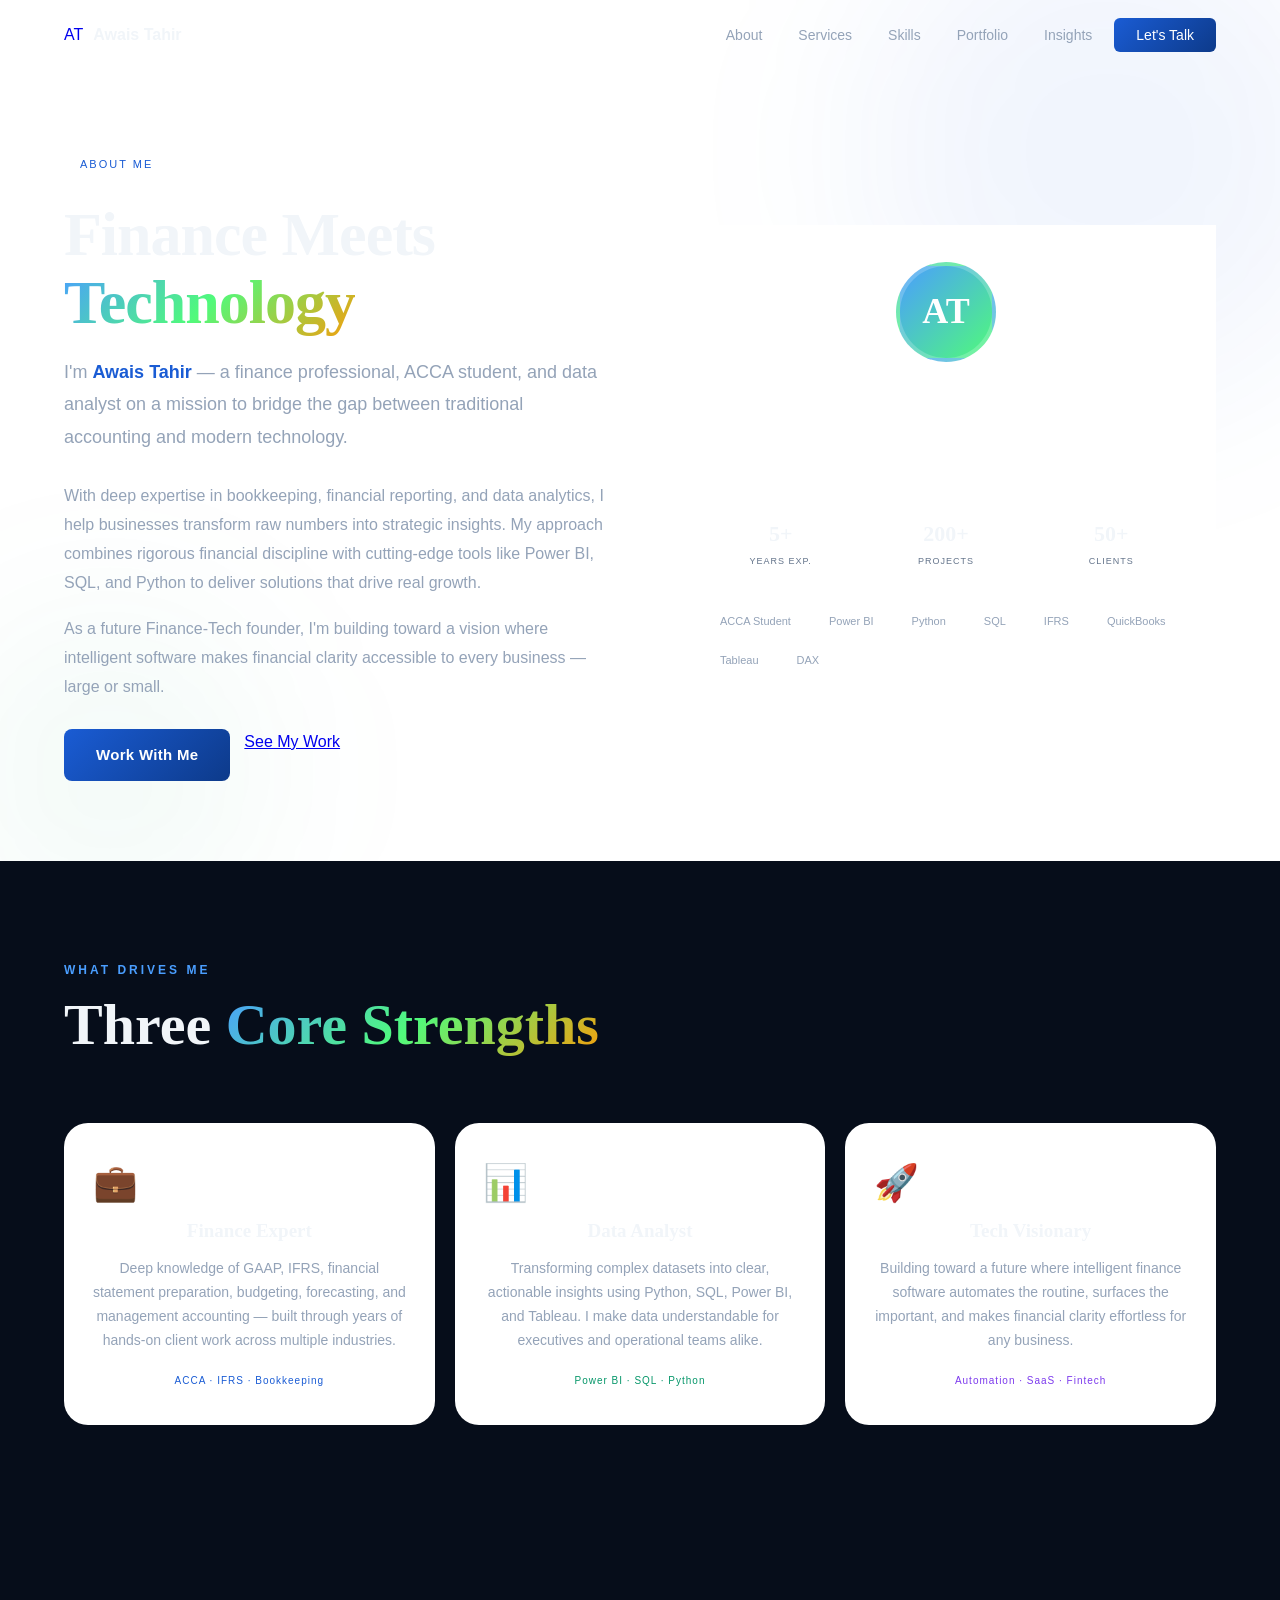
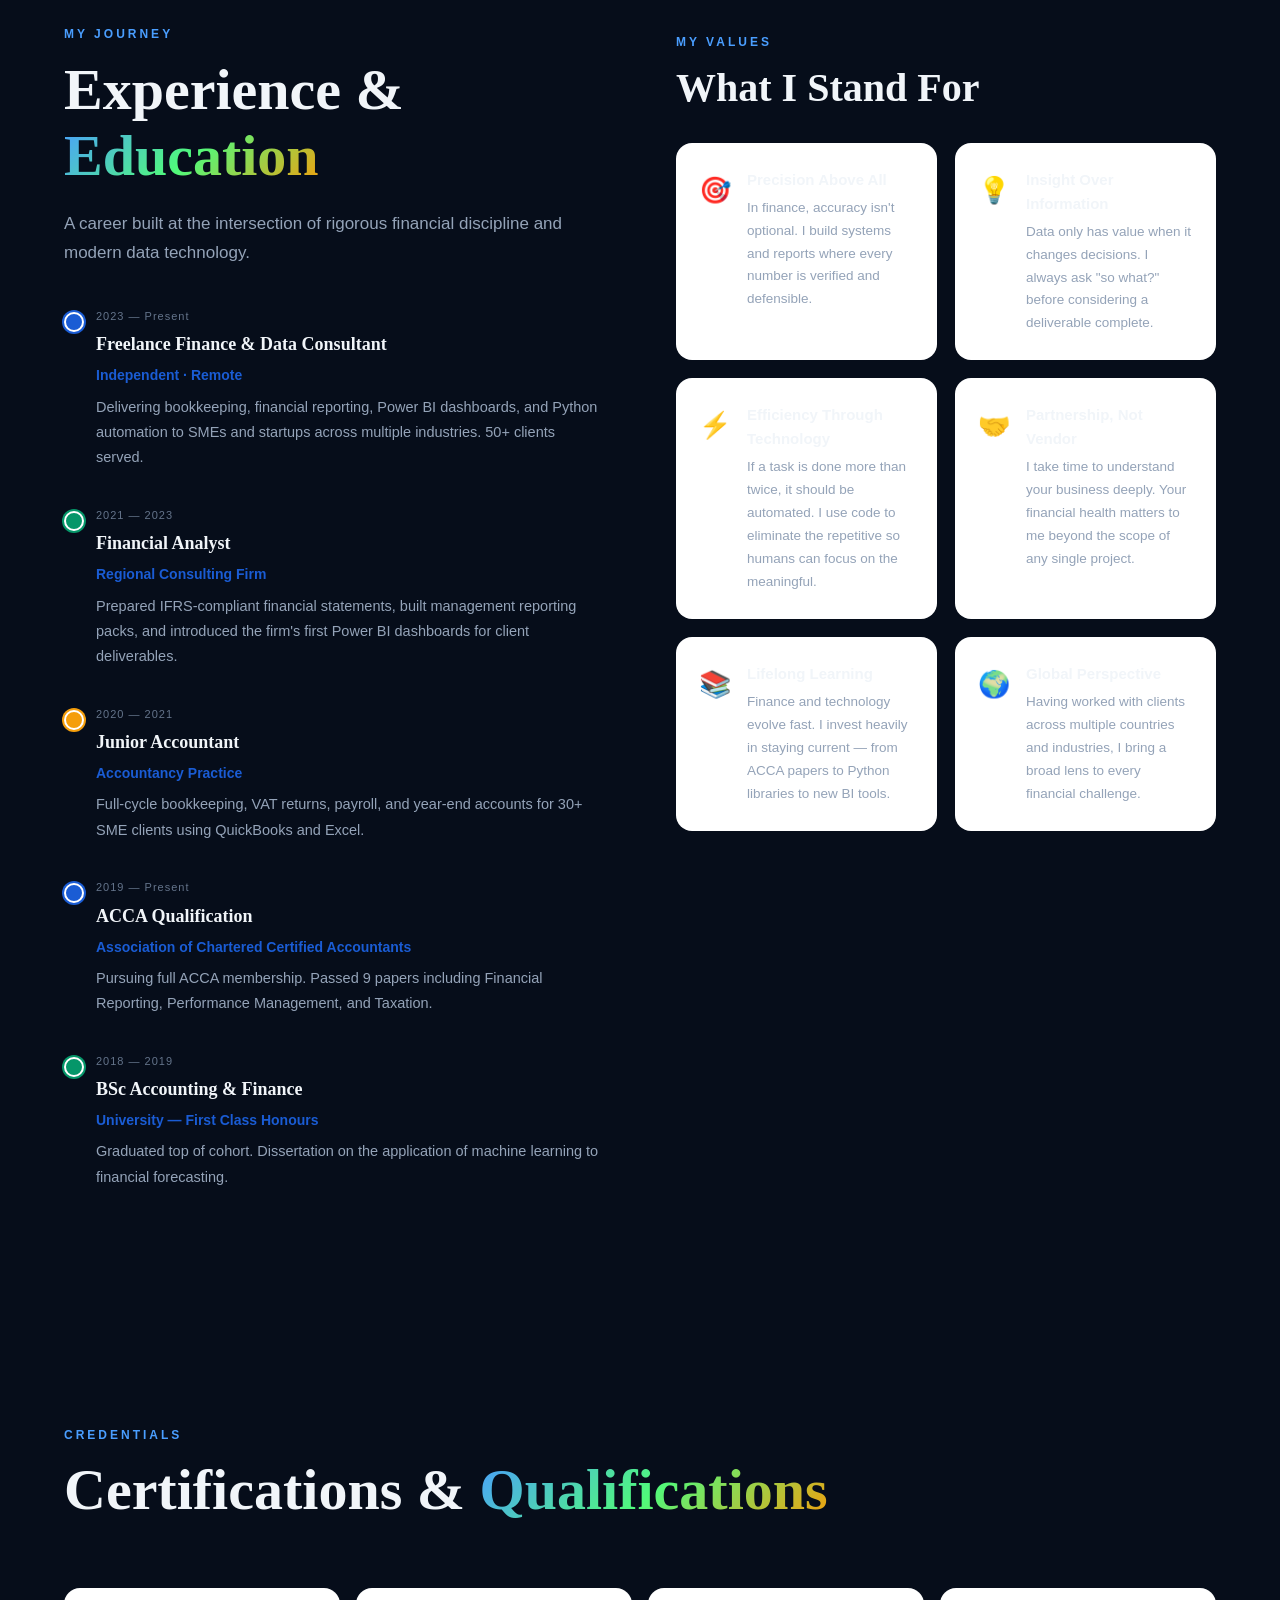
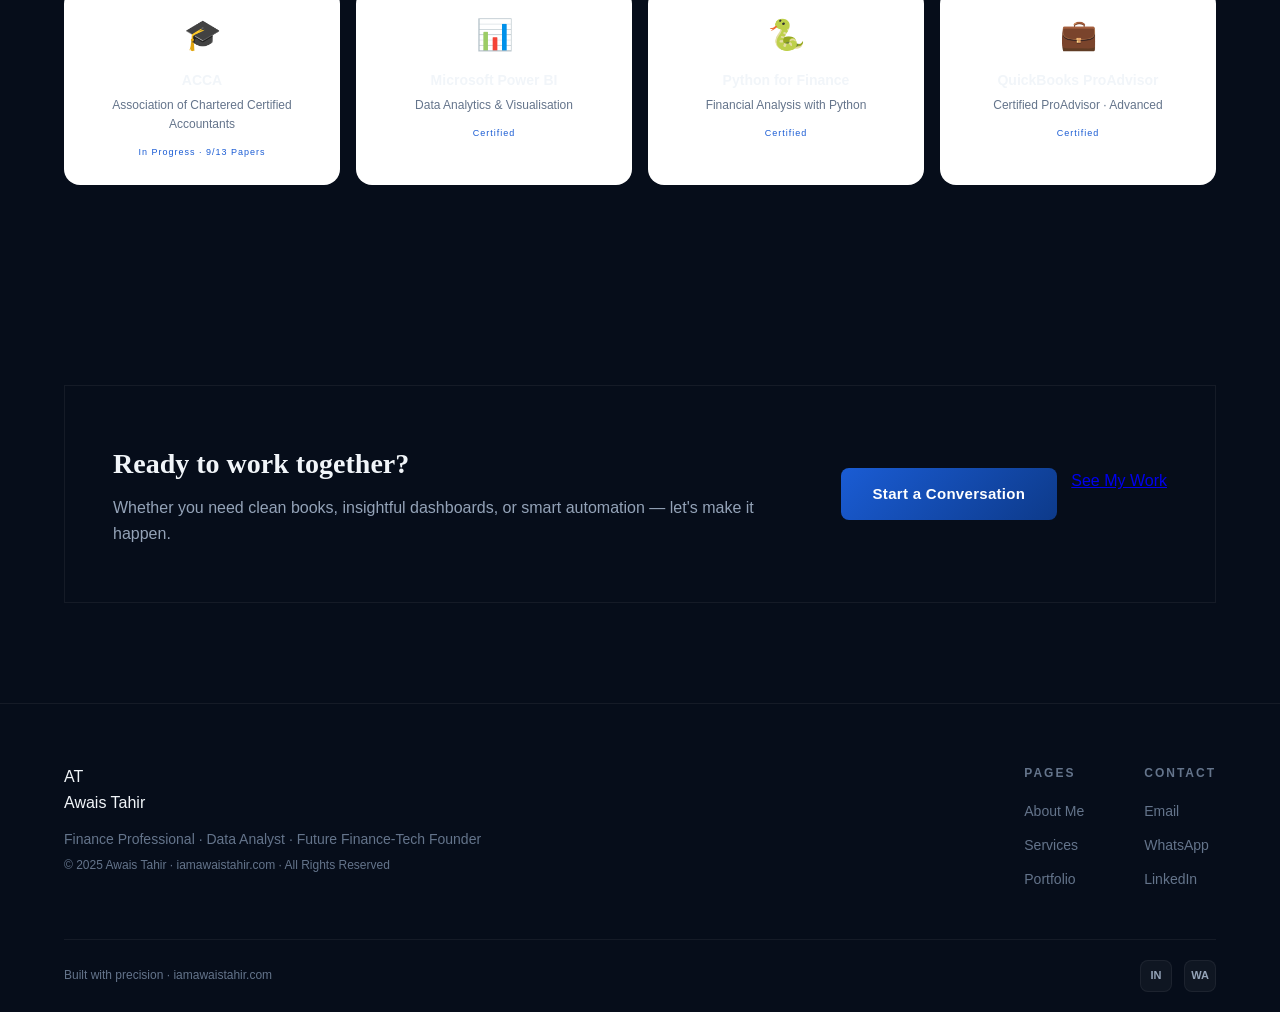
==== about.html @ 803e07ee "Create about.html" ====
<!DOCTYPE html>
<html lang="en">
<head>
  <meta charset="UTF-8"/>
  <meta name="viewport" content="width=device-width, initial-scale=1.0"/>
  <title>About | Awais Tahir — Finance Professional & Data Analyst</title>
  <meta name="description" content="Learn about Awais Tahir — ACCA student, finance professional and data analyst bridging accounting and technology."/>
  <link rel="preconnect" href="https://fonts.googleapis.com"/>
  <link rel="preconnect" href="https://fonts.gstatic.com" crossorigin/>
  <link href="https://fonts.googleapis.com/css2?family=Playfair+Display:wght@400;600;700;800&family=Jost:wght@300;400;500;600;700&family=DM+Mono:wght@400;500&display=swap" rel="stylesheet"/>
  <link rel="stylesheet" href="style.css"/>
  <style>
    /* ── ABOUT PAGE HERO ── */
    .about-hero {
      padding: 150px 0 80px;
      background: var(--white);
      position: relative; overflow: hidden;
    }
    .about-hero-blob { position: absolute; border-radius: 50%; pointer-events: none; filter: blur(90px); }
    .ah-b1 { width: 500px; height: 500px; background: rgba(26,86,219,.06); top: -100px; right: -80px; }
    .ah-b2 { width: 300px; height: 300px; background: rgba(5,150,105,.05); bottom: -60px; left: -40px; }
    .about-hero .container { position: relative; z-index: 2; display: grid; grid-template-columns: 1fr 1fr; gap: 72px; align-items: center; }
    .ah-eyebrow { display: inline-flex; align-items: center; gap: 8px; padding: 6px 16px; background: var(--blue-pale); border: 1px solid var(--blue-pale2); border-radius: 100px; font-family: var(--font-mono); font-size: 11px; letter-spacing: 2px; text-transform: uppercase; color: var(--blue); margin-bottom: 20px; }
    .ah-title { font-family: var(--font-display); font-size: clamp(38px, 5vw, 62px); font-weight: 800; color: var(--ink); line-height: 1.1; letter-spacing: -1px; margin-bottom: 20px; }
    .ah-lead { font-size: 18px; color: var(--text-2); line-height: 1.8; margin-bottom: 28px; }
    .ah-lead strong { color: var(--blue); font-weight: 700; }
    .ah-body { font-size: 16px; color: var(--text-2); line-height: 1.82; margin-bottom: 16px; }

    /* Profile card */
    .profile-card {
      background: var(--white); border: 1px solid var(--border);
      border-radius: var(--radius-xl); box-shadow: var(--shadow-xl);
      overflow: hidden;
    }
    .profile-header {
      background: linear-gradient(135deg, var(--ink) 0%, #1e3a5f 100%);
      padding: 36px; text-align: center; position: relative;
    }
    .profile-avatar {
      width: 100px; height: 100px; border-radius: 50%;
      background: linear-gradient(135deg, var(--blue-light), var(--emerald-l));
      display: flex; align-items: center; justify-content: center;
      font-family: var(--font-display); font-size: 36px; font-weight: 800; color: white;
      margin: 0 auto 16px; border: 4px solid rgba(255,255,255,.2);
    }
    .profile-name { font-family: var(--font-display); font-size: 22px; font-weight: 700; color: white; margin-bottom: 6px; }
    .profile-role { font-family: var(--font-mono); font-size: 11px; color: rgba(255,255,255,.5); letter-spacing: 2px; }
    .profile-body { padding: 28px; }
    .profile-stat-row { display: grid; grid-template-columns: 1fr 1fr 1fr; gap: 14px; margin-bottom: 22px; }
    .profile-stat { text-align: center; background: var(--off-white); border: 1px solid var(--border); border-radius: 10px; padding: 14px 8px; }
    .ps-num { font-family: var(--font-display); font-size: 22px; font-weight: 800; color: var(--ink); }
    .ps-label { font-family: var(--font-mono); font-size: 9px; color: var(--text-3); letter-spacing: 1px; text-transform: uppercase; margin-top: 3px; }
    .profile-tags { display: flex; flex-wrap: wrap; gap: 8px; }
    .profile-tag { padding: 6px 14px; border-radius: 100px; font-family: var(--font-mono); font-size: 11px; font-weight: 500; border: 1px solid var(--border); color: var(--text-2); background: var(--off-white); }

    /* ── TIMELINE ── */
    .timeline { position: relative; padding-left: 32px; }
    .timeline::before { content: ''; position: absolute; left: 10px; top: 0; bottom: 0; width: 1.5px; background: var(--border-md); }
    .tl-item { position: relative; margin-bottom: 36px; }
    .tl-dot { position: absolute; left: -32px; top: 4px; width: 20px; height: 20px; border-radius: 50%; border: 2.5px solid var(--white); box-shadow: 0 0 0 2px var(--blue); background: var(--blue); }
    .tl-dot.dot-green { box-shadow: 0 0 0 2px var(--emerald); background: var(--emerald); }
    .tl-dot.dot-gold { box-shadow: 0 0 0 2px var(--gold); background: var(--gold); }
    .tl-year { font-family: var(--font-mono); font-size: 11px; color: var(--text-3); letter-spacing: 1px; margin-bottom: 5px; }
    .tl-title { font-family: var(--font-display); font-size: 18px; font-weight: 700; color: var(--ink); margin-bottom: 5px; }
    .tl-org { font-size: 14px; color: var(--blue); font-weight: 600; margin-bottom: 8px; }
    .tl-desc { font-size: 14.5px; color: var(--text-2); line-height: 1.75; }

    /* ── PILLARS ── */
    .pillars-grid { display: grid; grid-template-columns: repeat(3,1fr); gap: 20px; }
    .pillar-card {
      background: var(--white); border: 1px solid var(--border); border-radius: var(--radius-lg);
      padding: 30px 26px; text-align: center;
      transition: all .3s ease; box-shadow: var(--shadow-sm);
    }
    .pillar-card:hover { box-shadow: var(--shadow-lg); transform: translateY(-4px); }
    .pillar-icon { font-size: 36px; margin-bottom: 14px; display: block; }
    .pillar-title { font-family: var(--font-display); font-size: 19px; font-weight: 700; color: var(--ink); margin-bottom: 10px; }
    .pillar-desc { font-size: 14px; color: var(--text-2); line-height: 1.72; }
    .pillar-badge { display: inline-flex; margin-top: 16px; padding: 5px 14px; border-radius: 100px; font-family: var(--font-mono); font-size: 10px; letter-spacing: 1px; }

    /* ── VALUES ── */
    .values-grid { display: grid; grid-template-columns: repeat(2,1fr); gap: 18px; }
    .value-item {
      background: var(--white); border: 1px solid var(--border); border-radius: var(--radius);
      padding: 24px 22px; display: flex; gap: 16px; align-items: flex-start;
      transition: all .25s;
    }
    .value-item:hover { border-color: rgba(26,86,219,.2); box-shadow: var(--shadow-md); }
    .value-icon { font-size: 26px; flex-shrink: 0; margin-top: 2px; }
    .value-title { font-weight: 700; font-size: 15px; color: var(--ink); margin-bottom: 5px; }
    .value-desc { font-size: 13.5px; color: var(--text-2); line-height: 1.7; }

    /* ── CERTIFICATIONS ── */
    .cert-grid { display: grid; grid-template-columns: repeat(4,1fr); gap: 16px; }
    .cert-card {
      background: var(--white); border: 1px solid var(--border); border-radius: var(--radius);
      padding: 22px; text-align: center; transition: all .25s;
    }
    .cert-card:hover { border-color: rgba(26,86,219,.2); box-shadow: var(--shadow-md); transform: translateY(-3px); }
    .cert-icon { font-size: 30px; margin-bottom: 10px; }
    .cert-name { font-weight: 700; font-size: 14px; color: var(--ink); margin-bottom: 4px; }
    .cert-body { font-size: 12px; color: var(--text-3); font-family: var(--font-mono); }
    .cert-status { display: inline-block; margin-top: 8px; padding: 3px 10px; border-radius: 100px; font-family: var(--font-mono); font-size: 9px; letter-spacing: 1px; background: var(--blue-pale); color: var(--blue); border: 1px solid var(--blue-pale2); }

    /* ── ABOUT CTA ── */
    .about-cta {
      background: linear-gradient(135deg, var(--blue-pale) 0%, var(--emerald-pale) 100%);
      border: 1px solid var(--border); border-radius: var(--radius-xl);
      padding: 56px 48px; display: grid; grid-template-columns: 1fr auto;
      gap: 32px; align-items: center;
    }
    .about-cta-title { font-family: var(--font-display); font-size: 28px; font-weight: 700; color: var(--ink); margin-bottom: 8px; }
    .about-cta-desc { font-size: 16px; color: var(--text-2); }

    @media (max-width: 900px) {
      .about-hero .container { grid-template-columns: 1fr; gap: 48px; }
      .pillars-grid { grid-template-columns: 1fr; }
      .cert-grid { grid-template-columns: repeat(2,1fr); }
      .values-grid { grid-template-columns: 1fr; }
      .about-cta { grid-template-columns: 1fr; text-align: center; }
    }
    @media (max-width: 600px) {
      .cert-grid { grid-template-columns: 1fr 1fr; }
      .profile-stat-row { grid-template-columns: 1fr 1fr 1fr; }
      .about-hero { padding: 130px 0 60px; }
    }
  </style>
</head>
<body>

<!-- NAVBAR -->
<nav id="navbar">
  <div class="nav-inner">
    <a href="index.html" class="nav-logo">
      <span class="logo-mark">AT</span>
      <span class="logo-name">Awais Tahir</span>
    </a>
    <ul class="nav-links">
      <li><a href="about.html" class="active-page">About</a></li>
      <li><a href="services.html">Services</a></li>
      <li><a href="index.html#skills">Skills</a></li>
      <li><a href="portfolio.html">Portfolio</a></li>
      <li><a href="index.html#blog">Insights</a></li>
      <li><a href="index.html#contact" class="nav-cta">Let's Talk</a></li>
    </ul>
    <button class="hamburger" id="hamburger"><span></span><span></span><span></span></button>
  </div>
</nav>
<div class="mobile-menu" id="mobileMenu">
  <ul>
    <li><a href="about.html" onclick="closeMobile()">About</a></li>
    <li><a href="services.html" onclick="closeMobile()">Services</a></li>
    <li><a href="portfolio.html" onclick="closeMobile()">Portfolio</a></li>
    <li><a href="index.html#contact" onclick="closeMobile()">Contact</a></li>
  </ul>
</div>

<!-- ═══ HERO ═══ -->
<section class="about-hero">
  <div class="about-hero-blob ah-b1"></div>
  <div class="about-hero-blob ah-b2"></div>
  <div class="container">
    <div>
      <div class="ah-eyebrow reveal-up">About Me</div>
      <h1 class="ah-title reveal-up" style="animation-delay:.1s">Finance Meets<br/><span class="gradient-text">Technology</span></h1>
      <p class="ah-lead reveal-up" style="animation-delay:.2s">I'm <strong>Awais Tahir</strong> — a finance professional, ACCA student, and data analyst on a mission to bridge the gap between traditional accounting and modern technology.</p>
      <p class="ah-body reveal-up" style="animation-delay:.28s">With deep expertise in bookkeeping, financial reporting, and data analytics, I help businesses transform raw numbers into strategic insights. My approach combines rigorous financial discipline with cutting-edge tools like Power BI, SQL, and Python to deliver solutions that drive real growth.</p>
      <p class="ah-body reveal-up" style="animation-delay:.34s">As a future Finance-Tech founder, I'm building toward a vision where intelligent software makes financial clarity accessible to every business — large or small.</p>
      <div style="display:flex;gap:14px;flex-wrap:wrap;margin-top:28px" class="reveal-up" style="animation-delay:.42s">
        <a href="index.html#contact" class="btn-primary">Work With Me</a>
        <a href="portfolio.html" class="btn-outline">See My Work</a>
      </div>
    </div>

    <!-- Profile card -->
    <div class="reveal-up" style="animation-delay:.15s">
      <div class="profile-card">
        <div class="profile-header">
          <div class="profile-avatar">AT</div>
          <div class="profile-name">Awais Tahir</div>
          <div class="profile-role">Finance Professional · Data Analyst</div>
        </div>
        <div class="profile-body">
          <div class="profile-stat-row">
            <div class="profile-stat"><div class="ps-num">5+</div><div class="ps-label">Years Exp.</div></div>
            <div class="profile-stat"><div class="ps-num">200+</div><div class="ps-label">Projects</div></div>
            <div class="profile-stat"><div class="ps-num">50+</div><div class="ps-label">Clients</div></div>
          </div>
          <div class="profile-tags">
            <span class="profile-tag">ACCA Student</span>
            <span class="profile-tag">Power BI</span>
            <span class="profile-tag">Python</span>
            <span class="profile-tag">SQL</span>
            <span class="profile-tag">IFRS</span>
            <span class="profile-tag">QuickBooks</span>
            <span class="profile-tag">Tableau</span>
            <span class="profile-tag">DAX</span>
          </div>
        </div>
      </div>
    </div>
  </div>
</section>

<!-- ═══ THREE PILLARS ═══ -->
<section class="section section-alt">
  <div class="container">
    <div class="section-header scroll-reveal">
      <div class="section-label">What Drives Me</div>
      <h2 class="section-title">Three <span class="gradient-text">Core Strengths</span></h2>
    </div>
    <div class="pillars-grid">
      <div class="pillar-card scroll-reveal">
        <span class="pillar-icon">💼</span>
        <div class="pillar-title">Finance Expert</div>
        <p class="pillar-desc">Deep knowledge of GAAP, IFRS, financial statement preparation, budgeting, forecasting, and management accounting — built through years of hands-on client work across multiple industries.</p>
        <span class="pillar-badge" style="background:var(--blue-pale);color:var(--blue);border-color:var(--blue-pale2)">ACCA · IFRS · Bookkeeping</span>
      </div>
      <div class="pillar-card scroll-reveal" style="transition-delay:.1s">
        <span class="pillar-icon">📊</span>
        <div class="pillar-title">Data Analyst</div>
        <p class="pillar-desc">Transforming complex datasets into clear, actionable insights using Python, SQL, Power BI, and Tableau. I make data understandable for executives and operational teams alike.</p>
        <span class="pillar-badge" style="background:var(--emerald-pale);color:var(--emerald);border-color:rgba(5,150,105,.2)">Power BI · SQL · Python</span>
      </div>
      <div class="pillar-card scroll-reveal" style="transition-delay:.2s">
        <span class="pillar-icon">🚀</span>
        <div class="pillar-title">Tech Visionary</div>
        <p class="pillar-desc">Building toward a future where intelligent finance software automates the routine, surfaces the important, and makes financial clarity effortless for any business.</p>
        <span class="pillar-badge" style="background:var(--purple-pale);color:var(--purple);border-color:rgba(124,58,237,.2)">Automation · SaaS · Fintech</span>
      </div>
    </div>
  </div>
</section>

<!-- ═══ JOURNEY TIMELINE ═══ -->
<section class="section section-white">
  <div class="container">
    <div style="display:grid;grid-template-columns:1fr 1fr;gap:72px;align-items:start">
      <div class="scroll-reveal">
        <div class="section-label">My Journey</div>
        <h2 class="section-title">Experience &<br/><span class="gradient-text">Education</span></h2>
        <p class="section-desc" style="margin-bottom:40px">A career built at the intersection of rigorous financial discipline and modern data technology.</p>
        <div class="timeline">
          <div class="tl-item">
            <div class="tl-dot"></div>
            <div class="tl-year">2023 — Present</div>
            <div class="tl-title">Freelance Finance & Data Consultant</div>
            <div class="tl-org">Independent · Remote</div>
            <p class="tl-desc">Delivering bookkeeping, financial reporting, Power BI dashboards, and Python automation to SMEs and startups across multiple industries. 50+ clients served.</p>
          </div>
          <div class="tl-item">
            <div class="tl-dot dot-green"></div>
            <div class="tl-year">2021 — 2023</div>
            <div class="tl-title">Financial Analyst</div>
            <div class="tl-org">Regional Consulting Firm</div>
            <p class="tl-desc">Prepared IFRS-compliant financial statements, built management reporting packs, and introduced the firm's first Power BI dashboards for client deliverables.</p>
          </div>
          <div class="tl-item">
            <div class="tl-dot dot-gold"></div>
            <div class="tl-year">2020 — 2021</div>
            <div class="tl-title">Junior Accountant</div>
            <div class="tl-org">Accountancy Practice</div>
            <p class="tl-desc">Full-cycle bookkeeping, VAT returns, payroll, and year-end accounts for 30+ SME clients using QuickBooks and Excel.</p>
          </div>
          <div class="tl-item">
            <div class="tl-dot"></div>
            <div class="tl-year">2019 — Present</div>
            <div class="tl-title">ACCA Qualification</div>
            <div class="tl-org">Association of Chartered Certified Accountants</div>
            <p class="tl-desc">Pursuing full ACCA membership. Passed 9 papers including Financial Reporting, Performance Management, and Taxation.</p>
          </div>
          <div class="tl-item">
            <div class="tl-dot dot-green"></div>
            <div class="tl-year">2018 — 2019</div>
            <div class="tl-title">BSc Accounting & Finance</div>
            <div class="tl-org">University — First Class Honours</div>
            <p class="tl-desc">Graduated top of cohort. Dissertation on the application of machine learning to financial forecasting.</p>
          </div>
        </div>
      </div>

      <!-- Values -->
      <div class="scroll-reveal" style="transition-delay:.15s">
        <div class="section-label" style="margin-top:8px">My Values</div>
        <h2 class="section-title" style="font-size:clamp(28px,3.5vw,40px);margin-bottom:32px">What I Stand For</h2>
        <div class="values-grid">
          <div class="value-item">
            <span class="value-icon">🎯</span>
            <div>
              <div class="value-title">Precision Above All</div>
              <p class="value-desc">In finance, accuracy isn't optional. I build systems and reports where every number is verified and defensible.</p>
            </div>
          </div>
          <div class="value-item">
            <span class="value-icon">💡</span>
            <div>
              <div class="value-title">Insight Over Information</div>
              <p class="value-desc">Data only has value when it changes decisions. I always ask "so what?" before considering a deliverable complete.</p>
            </div>
          </div>
          <div class="value-item">
            <span class="value-icon">⚡</span>
            <div>
              <div class="value-title">Efficiency Through Technology</div>
              <p class="value-desc">If a task is done more than twice, it should be automated. I use code to eliminate the repetitive so humans can focus on the meaningful.</p>
            </div>
          </div>
          <div class="value-item">
            <span class="value-icon">🤝</span>
            <div>
              <div class="value-title">Partnership, Not Vendor</div>
              <p class="value-desc">I take time to understand your business deeply. Your financial health matters to me beyond the scope of any single project.</p>
            </div>
          </div>
          <div class="value-item">
            <span class="value-icon">📚</span>
            <div>
              <div class="value-title">Lifelong Learning</div>
              <p class="value-desc">Finance and technology evolve fast. I invest heavily in staying current — from ACCA papers to Python libraries to new BI tools.</p>
            </div>
          </div>
          <div class="value-item">
            <span class="value-icon">🌍</span>
            <div>
              <div class="value-title">Global Perspective</div>
              <p class="value-desc">Having worked with clients across multiple countries and industries, I bring a broad lens to every financial challenge.</p>
            </div>
          </div>
        </div>
      </div>
    </div>
  </div>
</section>

<!-- ═══ CERTIFICATIONS ═══ -->
<section class="section section-alt">
  <div class="container">
    <div class="section-header scroll-reveal">
      <div class="section-label">Credentials</div>
      <h2 class="section-title">Certifications & <span class="gradient-text">Qualifications</span></h2>
    </div>
    <div class="cert-grid">
      <div class="cert-card scroll-reveal">
        <div class="cert-icon">🎓</div>
        <div class="cert-name">ACCA</div>
        <div class="cert-body">Association of Chartered Certified Accountants</div>
        <div class="cert-status">In Progress · 9/13 Papers</div>
      </div>
      <div class="cert-card scroll-reveal" style="transition-delay:.08s">
        <div class="cert-icon">📊</div>
        <div class="cert-name">Microsoft Power BI</div>
        <div class="cert-body">Data Analytics & Visualisation</div>
        <div class="cert-status">Certified</div>
      </div>
      <div class="cert-card scroll-reveal" style="transition-delay:.16s">
        <div class="cert-icon">🐍</div>
        <div class="cert-name">Python for Finance</div>
        <div class="cert-body">Financial Analysis with Python</div>
        <div class="cert-status">Certified</div>
      </div>
      <div class="cert-card scroll-reveal" style="transition-delay:.24s">
        <div class="cert-icon">💼</div>
        <div class="cert-name">QuickBooks ProAdvisor</div>
        <div class="cert-body">Certified ProAdvisor · Advanced</div>
        <div class="cert-status">Certified</div>
      </div>
    </div>
  </div>
</section>

<!-- ═══ CTA ═══ -->
<section class="section section-white">
  <div class="container">
    <div class="about-cta scroll-reveal">
      <div>
        <div class="about-cta-title">Ready to work together?</div>
        <p class="about-cta-desc">Whether you need clean books, insightful dashboards, or smart automation — let's make it happen.</p>
      </div>
      <div style="display:flex;gap:14px;flex-wrap:wrap">
        <a href="index.html#contact" class="btn-primary">Start a Conversation</a>
        <a href="portfolio.html" class="btn-outline">See My Work</a>
      </div>
    </div>
  </div>
</section>

<!-- FOOTER -->
<footer class="footer">
  <div class="container">
    <div class="footer-inner">
      <div>
        <div class="footer-logo-wrap"><div class="footer-logo-mark">AT</div><span class="footer-logo-name">Awais Tahir</span></div>
        <p class="footer-tagline">Finance Professional · Data Analyst · Future Finance-Tech Founder</p>
        <p class="footer-copy">© 2025 Awais Tahir · iamawaistahir.com · All Rights Reserved</p>
      </div>
      <div class="footer-links">
        <div class="fl-col">
          <div class="fl-title">Pages</div>
          <a href="about.html">About Me</a>
          <a href="services.html">Services</a>
          <a href="portfolio.html">Portfolio</a>
        </div>
        <div class="fl-col">
          <div class="fl-title">Contact</div>
          <a href="mailto:hello@iamawaistahir.com">Email</a>
          <a href="https://wa.me/923001234567">WhatsApp</a>
          <a href="https://linkedin.com">LinkedIn</a>
        </div>
      </div>
    </div>
    <div class="footer-bottom">
      <span>Built with precision · iamawaistahir.com</span>
      <div class="footer-socials">
        <a href="https://linkedin.com" target="_blank">in</a>
        <a href="https://wa.me/923001234567" target="_blank">wa</a>
      </div>
    </div>
  </div>
</footer>
<button class="scroll-top" id="scrollTop" onclick="window.scrollTo({top:0,behavior:'smooth'})">↑</button>
<script src="script.js"></script>
</body>
</html>
---- style.css ----
/* ══════════════════════════════════════════════
   AWAIS TAHIR PORTFOLIO — PREMIUM STYLESHEET
   ══════════════════════════════════════════════ */

/* ─── Reset & Variables ─── */
*, *::before, *::after { box-sizing: border-box; margin: 0; padding: 0; }

:root {
  --navy:       #060d1a;
  --navy-2:     #0a1628;
  --navy-3:     #0d1f3c;
  --navy-4:     #0f2447;
  --blue:       #1a5cd4;
  --blue-light: #4a9eff;
  --emerald:    #059669;
  --emerald-l:  #50fa7b;
  --gold:       #f59e0b;
  --purple:     #7c3aed;
  --purple-l:   #8b5cf6;
  --white:      #ffffff;
  --text-1:     #f1f5f9;
  --text-2:     #94a3b8;
  --text-3:     #64748b;
  --border:     rgba(255,255,255,0.06);
  --glass-bg:   rgba(255,255,255,0.04);
  --glass-bg2:  rgba(255,255,255,0.07);
  --radius:     16px;
  --radius-lg:  24px;
  --shadow-glow: 0 0 40px rgba(26,92,212,0.25);
  --font-display: 'Cormorant Garamond', serif;
  --font-body:    'DM Sans', sans-serif;
  --font-ui:      'Space Grotesk', sans-serif;
}

html { scroll-behavior: smooth; font-size: 16px; }

body {
  font-family: var(--font-body);
  background: var(--navy);
  color: var(--text-1);
  overflow-x: hidden;
  line-height: 1.6;
}

::selection { background: var(--blue); color: white; }

/* ─── Scrollbar ─── */
::-webkit-scrollbar { width: 6px; }
::-webkit-scrollbar-track { background: var(--navy); }
::-webkit-scrollbar-thumb { background: var(--blue); border-radius: 3px; }

/* ─── Utils ─── */
.container { max-width: 1200px; margin: 0 auto; padding: 0 24px; }
.section { padding: 100px 0; position: relative; overflow: hidden; }
.section-dark { background: var(--navy-2); }
.gradient-text {
  background: linear-gradient(135deg, var(--blue-light), var(--emerald-l), var(--gold));
  -webkit-background-clip: text;
  -webkit-text-fill-color: transparent;
  background-clip: text;
}
.d-none { display: none; }

/* ─── Section Headers ─── */
.section-label {
  font-family: var(--font-ui);
  font-size: 12px;
  font-weight: 600;
  letter-spacing: 3px;
  text-transform: uppercase;
  color: var(--blue-light);
  margin-bottom: 12px;
}
.section-title {
  font-family: var(--font-display);
  font-size: clamp(36px, 5vw, 58px);
  font-weight: 600;
  line-height: 1.15;
  margin-bottom: 20px;
}
.section-desc {
  font-size: 17px;
  color: var(--text-2);
  max-width: 560px;
  line-height: 1.7;
}
.section-header { margin-bottom: 64px; }

/* ─── Buttons ─── */
.btn-primary {
  display: inline-flex;
  align-items: center;
  gap: 8px;
  padding: 14px 32px;
  background: linear-gradient(135deg, var(--blue), #0d3a8a);
  color: white;
  text-decoration: none;
  border-radius: 8px;
  font-family: var(--font-ui);
  font-weight: 600;
  font-size: 15px;
  letter-spacing: .3px;
  border: none;
  cursor: pointer;
  transition: all .3s ease;
  position: relative;
  overflow: hidden;
}
.btn-primary::before {
  content: '';
  position: absolute;
  inset: 0;
  background: linear-gradient(135deg, #1a6ee8, #1a5cd4);
  opacity: 0;
  transition: opacity .3s;
}
.btn-primary:hover { transform: translateY(-2px); box-shadow: 0 12px 40px rgba(26,92,212,.5); }
.btn-primary:hover::before { opacity: 1; }
.btn-primary > * { position: relative; z-index: 1; }
.btn-full { width: 100%; justify-content: center; }

.btn-ghost {
  display: inline-flex;
  align-items: center;
  gap: 8px;
  padding: 13px 32px;
  background: transparent;
  color: var(--text-1);
  text-decoration: none;
  border-radius: 8px;
  font-family: var(--font-ui);
  font-weight: 500;
  font-size: 15px;
  border: 1px solid var(--border);
  cursor: pointer;
  transition: all .3s ease;
  backdrop-filter: blur(8px);
}
.btn-ghost:hover { border-color: var(--blue-light); color: var(--blue-light); background: rgba(74,158,255,.08); }

/* ─── Glass Cards ─── */
.glass-card {
  background: var(--glass-bg);
  border: 1px solid var(--border);
  backdrop-filter: blur(16px);
  -webkit-backdrop-filter: blur(16px);
  border-radius: var(--radius);
}

/* ═══════════════════════ NAVBAR ═══════════════════════ */
#navbar {
  position: fixed;
  top: 0; left: 0; right: 0;
  z-index: 1000;
  padding: 0;
  transition: all .4s ease;
}
#navbar.scrolled {
  background: rgba(6,13,26,.92);
  backdrop-filter: blur(20px);
  -webkit-backdrop-filter: blur(20px);
  border-bottom: 1px solid var(--border);
}
.nav-inner {
  max-width: 1200px;
  margin: 0 auto;
  padding: 22px 24px;
  display: flex;
  align-items: center;
  justify-content: space-between;
}
.nav-logo {
  display: flex;
  align-items: center;
  gap: 10px;
  text-decoration: none;
}
.logo-at {
  width: 38px; height: 38px;
  background: linear-gradient(135deg, var(--blue), var(--purple));
  border-radius: 10px;
  display: grid;
  place-items: center;
  font-family: var(--font-display);
  font-weight: 700;
  font-size: 17px;
  color: white;
}
.logo-name {
  font-family: var(--font-ui);
  font-weight: 600;
  font-size: 16px;
  color: var(--text-1);
}
.nav-links {
  display: flex;
  align-items: center;
  gap: 8px;
  list-style: none;
}
.nav-links a {
  font-family: var(--font-ui);
  font-size: 14px;
  font-weight: 500;
  color: var(--text-2);
  text-decoration: none;
  padding: 8px 14px;
  border-radius: 6px;
  transition: all .2s;
}
.nav-links a:hover { color: var(--text-1); background: var(--glass-bg); }
.nav-cta {
  background: linear-gradient(135deg, var(--blue), #0d3a8a) !important;
  color: white !important;
  padding: 9px 22px !important;
}
.nav-cta:hover { box-shadow: 0 6px 24px rgba(26,92,212,.4); transform: translateY(-1px); }
.hamburger { display: none; flex-direction: column; gap: 5px; background: none; border: none; cursor: pointer; padding: 4px; }
.hamburger span { display: block; width: 24px; height: 2px; background: var(--text-1); border-radius: 2px; transition: all .3s; }

/* Mobile Menu */
.mobile-menu {
  position: fixed;
  top: 0; left: 0; right: 0; bottom: 0;
  background: rgba(6,13,26,.98);
  z-index: 999;
  display: flex;
  align-items: center;
  justify-content: center;
  opacity: 0;
  pointer-events: none;
  transition: opacity .3s;
}
.mobile-menu.open { opacity: 1; pointer-events: all; }
.mobile-menu ul { list-style: none; text-align: center; }
.mobile-menu li { margin: 16px 0; }
.mobile-menu a { font-family: var(--font-display); font-size: 32px; font-weight: 600; color: var(--text-1); text-decoration: none; transition: color .2s; }
.mobile-menu a:hover { color: var(--blue-light); }

/* ═══════════════════════ HERO ═══════════════════════ */
#hero {
  min-height: 100vh;
  display: flex;
  align-items: center;
  position: relative;
  overflow: hidden;
  padding: 120px 0 80px;
}
#heroCanvas {
  position: absolute;
  inset: 0;
  width: 100%;
  height: 100%;
  opacity: .4;
}
.hero-bg-grid {
  position: absolute;
  inset: 0;
  background-image:
    linear-gradient(rgba(26,92,212,.06) 1px, transparent 1px),
    linear-gradient(90deg, rgba(26,92,212,.06) 1px, transparent 1px);
  background-size: 60px 60px;
  mask-image: radial-gradient(ellipse at center, black 40%, transparent 80%);
}
.hero-orb {
  position: absolute;
  border-radius: 50%;
  filter: blur(80px);
  pointer-events: none;
}
.hero-orb-1 { width: 500px; height: 500px; background: radial-gradient(circle, rgba(26,92,212,.25) 0%, transparent 70%); top: -100px; right: 0; }
.hero-orb-2 { width: 400px; height: 400px; background: radial-gradient(circle, rgba(5,150,105,.15) 0%, transparent 70%); bottom: 0; left: -100px; }
.hero-orb-3 { width: 300px; height: 300px; background: radial-gradient(circle, rgba(124,58,237,.15) 0%, transparent 70%); top: 30%; left: 40%; }

/* Hero floating cards */
.float-card {
  position: absolute;
  background: rgba(13,31,60,.85);
  border: 1px solid rgba(74,158,255,.2);
  backdrop-filter: blur(20px);
  border-radius: 14px;
  padding: 16px 20px;
  min-width: 160px;
  z-index: 5;
  box-shadow: 0 8px 32px rgba(0,0,0,.3);
}
.float-card-1 { bottom: 28%; right: 8%; animation: floatAnim 4s ease-in-out infinite; }
.float-card-2 { top: 22%; right: 4%; animation: floatAnim 5s ease-in-out infinite .5s; }
.float-card-3 { top: 55%; right: 18%; animation: floatAnim 3.5s ease-in-out infinite 1s; }
.fc-label { font-size: 10px; color: var(--text-3); text-transform: uppercase; letter-spacing: 1px; margin-bottom: 4px; font-family: var(--font-ui); }
.fc-value { font-family: var(--font-ui); font-size: 24px; font-weight: 700; color: var(--text-1); }
.fc-bar { height: 4px; background: rgba(255,255,255,.1); border-radius: 2px; margin-top: 8px; }
.fc-fill { height: 100%; background: linear-gradient(90deg, var(--blue), var(--emerald-l)); border-radius: 2px; }
.fc-icon { font-size: 22px; margin-top: 4px; }
.fc-ring { width: 36px; height: 36px; border-radius: 50%; border: 3px solid transparent; border-top-color: var(--emerald-l); border-right-color: var(--blue-light); animation: spin 2s linear infinite; margin-top: 6px; }

@keyframes floatAnim { 0%,100% { transform: translateY(0); } 50% { transform: translateY(-12px); } }
@keyframes spin { to { transform: rotate(360deg); } }

/* Hero layout */
#hero .container { position: relative; z-index: 2; display: flex; align-items: center; gap: 60px; width: 100%; max-width: 1200px; margin: 0 auto; padding: 0 24px; }
.hero-content { flex: 1; max-width: 620px; }
.hero-badge {
  display: inline-flex;
  align-items: center;
  gap: 8px;
  padding: 8px 18px;
  background: rgba(26,92,212,.15);
  border: 1px solid rgba(74,158,255,.3);
  border-radius: 100px;
  font-family: var(--font-ui);
  font-size: 12px;
  font-weight: 600;
  letter-spacing: 2px;
  text-transform: uppercase;
  color: var(--blue-light);
  margin-bottom: 24px;
}
.hero-title {
  font-family: var(--font-display);
  font-size: clamp(40px, 6vw, 72px);
  font-weight: 700;
  line-height: 1.1;
  margin-bottom: 24px;
  color: var(--text-1);
}
.hero-title-accent {
  background: linear-gradient(135deg, var(--blue-light) 0%, var(--emerald-l) 50%, var(--gold) 100%);
  -webkit-background-clip: text;
  -webkit-text-fill-color: transparent;
  background-clip: text;
}
.hero-sub {
  font-size: 18px;
  color: var(--text-2);
  line-height: 1.7;
  margin-bottom: 36px;
}
.hero-actions { display: flex; gap: 16px; flex-wrap: wrap; margin-bottom: 36px; }
.hero-trust { display: flex; align-items: center; gap: 12px; flex-wrap: wrap; }
.trust-item { display: flex; align-items: center; gap: 6px; font-size: 13px; color: var(--text-3); font-family: var(--font-ui); }
.trust-dot { width: 8px; height: 8px; border-radius: 50%; background: var(--blue-light); display: inline-block; box-shadow: 0 0 8px var(--blue-light); }
.trust-dot.emerald { background: var(--emerald-l); box-shadow: 0 0 8px var(--emerald-l); }
.trust-dot.gold { background: var(--gold); box-shadow: 0 0 8px var(--gold); }
.trust-sep { color: var(--text-3); }

/* Hero visual */
.hero-visual { position: relative; flex: 0 0 360px; display: flex; justify-content: center; }
.hero-img-wrap { position: relative; width: 300px; }
.hero-img-ring {
  position: absolute;
  inset: -20px;
  border-radius: 50%;
  border: 1px solid rgba(74,158,255,.2);
  animation: heroRingRotate 12s linear infinite;
}
.ring-2 {
  inset: -40px;
  border-color: rgba(80,250,123,.1);
  animation-duration: 20s;
  animation-direction: reverse;
}
@keyframes heroRingRotate { to { transform: rotate(360deg); } }
.hero-img-placeholder {
  background: linear-gradient(160deg, var(--navy-4), var(--navy-3));
  border: 1px solid var(--border);
  border-radius: var(--radius-lg);
  padding: 32px;
  text-align: center;
  position: relative;
  z-index: 2;
}
.hero-img-placeholder svg { width: 180px; }
.img-label { font-family: var(--font-ui); font-weight: 700; font-size: 17px; margin-top: 12px; }
.img-sublabel { font-size: 12px; color: var(--text-3); margin-top: 4px; letter-spacing: 1px; }
.hero-mini-chart {
  position: absolute;
  bottom: -16px; left: -20px;
  background: rgba(13,31,60,.9);
  border: 1px solid rgba(80,250,123,.2);
  border-radius: 12px;
  padding: 12px;
  width: 150px;
  z-index: 3;
}
.hero-mini-chart svg { width: 100%; }
.hero-scroll-hint {
  position: absolute;
  bottom: 32px;
  left: 50%;
  transform: translateX(-50%);
  display: flex;
  flex-direction: column;
  align-items: center;
  gap: 8px;
  font-size: 11px;
  color: var(--text-3);
  letter-spacing: 2px;
  text-transform: uppercase;
  font-family: var(--font-ui);
}
.scroll-line {
  width: 1px;
  height: 40px;
  background: linear-gradient(to bottom, transparent, var(--blue-light));
  animation: scrollPulse 1.8s ease-in-out infinite;
}
@keyframes scrollPulse { 0%,100% { opacity: 0; transform: scaleY(0); } 50% { opacity: 1; transform: scaleY(1); } }

/* ─── Reveal Animations ─── */
.reveal-up { opacity: 0; transform: translateY(30px); animation: revealUp .8s ease forwards; }
.reveal-float { opacity: 0; animation: revealFade .6s ease forwards; }
@keyframes revealUp { to { opacity: 1; transform: translateY(0); } }
@keyframes revealFade { to { opacity: 1; } }

.scroll-reveal {
  opacity: 0;
  transform: translateY(40px);
  transition: opacity .7s ease, transform .7s ease;
}
.scroll-reveal.visible { opacity: 1; transform: translateY(0); }

/* ═══════════════════════ ABOUT ═══════════════════════ */
.about-grid { display: grid; grid-template-columns: 1fr 1fr; gap: 80px; align-items: center; }
.about-visual-col { position: relative; }
.about-img-frame { position: relative; }
.about-img-inner {
  background: var(--navy-3);
  border: 1px solid var(--border);
  border-radius: var(--radius-lg);
  overflow: hidden;
}
.about-illustration { width: 100%; display: block; }
.about-badge-1, .about-badge-2 {
  position: absolute;
  display: flex;
  align-items: center;
  gap: 12px;
  padding: 14px 18px;
  border-radius: 14px;
}
.about-badge-1 { bottom: -20px; left: -20px; }
.about-badge-2 { top: -20px; right: -20px; }
.about-badge-icon { font-size: 24px; }
.ab-title { font-family: var(--font-ui); font-weight: 700; font-size: 15px; }
.ab-sub { font-size: 11px; color: var(--text-3); }

.about-intro {
  font-size: 19px;
  line-height: 1.7;
  color: var(--text-1);
  margin-bottom: 16px;
}
.about-intro strong { color: var(--blue-light); }
.about-body { font-size: 16px; color: var(--text-2); line-height: 1.8; margin-bottom: 16px; }

.about-pillars { display: flex; flex-direction: column; gap: 16px; margin: 32px 0 36px; }
.pillar { display: flex; align-items: center; gap: 16px; }
.pillar-icon { width: 48px; height: 48px; border-radius: 12px; display: grid; place-items: center; font-size: 22px; flex-shrink: 0; }
.pillar-title { font-family: var(--font-ui); font-weight: 600; font-size: 15px; }
.pillar-sub { font-size: 12px; color: var(--text-3); margin-top: 2px; }

/* ═══════════════════════ SERVICES ═══════════════════════ */
.services-bg-orb {
  position: absolute;
  width: 600px; height: 600px;
  top: -150px; right: -150px;
  background: radial-gradient(circle, rgba(26,92,212,.08) 0%, transparent 70%);
  pointer-events: none;
}
.services-grid {
  display: grid;
  grid-template-columns: repeat(4, 1fr);
  gap: 20px;
}
.service-card {
  background: var(--glass-bg);
  border: 1px solid var(--border);
  border-radius: var(--radius);
  padding: 28px 24px;
  position: relative;
  overflow: hidden;
  transition: all .35s ease;
  cursor: default;
}
.service-card::before {
  content: '';
  position: absolute;
  inset: 0;
  background: linear-gradient(135deg, rgba(var(--accent-rgb),.06) 0%, transparent 60%);
  opacity: 0;
  transition: opacity .35s;
}
.service-card:hover { transform: translateY(-6px); border-color: rgba(var(--accent-rgb),.35); box-shadow: 0 20px 60px rgba(0,0,0,.25); }
.service-card:hover::before { opacity: 1; }
.service-card[style*="--accent:#1a5cd4"] { --accent-rgb: 26,92,212; }
.service-card[style*="--accent:#059669"] { --accent-rgb: 5,150,105; }
.service-card[style*="--accent:#7c3aed"] { --accent-rgb: 124,58,237; }
.service-card[style*="--accent:#f59e0b"] { --accent-rgb: 245,158,11; }
.service-card[style*="--accent:#0891b2"] { --accent-rgb: 8,145,178; }
.service-card[style*="--accent:#10b981"] { --accent-rgb: 16,185,129; }
.service-card[style*="--accent:#8b5cf6"] { --accent-rgb: 139,92,246; }
.service-card[style*="--accent:#f97316"] { --accent-rgb: 249,115,22; }

.sc-glow {
  position: absolute;
  top: 0; left: 0; right: 0;
  height: 1px;
  background: linear-gradient(90deg, transparent, var(--accent), transparent);
  opacity: 0;
  transition: opacity .35s;
}
.service-card:hover .sc-glow { opacity: 1; }
.sc-icon { font-size: 32px; margin-bottom: 16px; display: block; }
.sc-title { font-family: var(--font-ui); font-weight: 600; font-size: 16px; margin-bottom: 10px; color: var(--text-1); }
.sc-desc { font-size: 13.5px; color: var(--text-2); line-height: 1.7; margin-bottom: 16px; }
.sc-tags { display: flex; gap: 6px; flex-wrap: wrap; margin-bottom: 16px; }
.sc-tags span {
  font-size: 10px;
  font-family: var(--font-ui);
  padding: 3px 9px;
  border-radius: 100px;
  border: 1px solid var(--border);
  color: var(--text-3);
  letter-spacing: .5px;
}
.sc-arrow { font-size: 18px; color: var(--blue-light); opacity: 0; transform: translateX(-8px); transition: all .3s; }
.service-card:hover .sc-arrow { opacity: 1; transform: translateX(0); }

/* ═══════════════════════ SKILLS ═══════════════════════ */
.skills-layout { display: grid; grid-template-columns: 1fr 1.4fr; gap: 80px; align-items: center; }
.skills-circles { display: grid; grid-template-columns: 1fr 1fr; gap: 32px; }
.skill-circle {
  position: relative;
  display: flex;
  flex-direction: column;
  align-items: center;
}
.skill-circle svg { width: 120px; transform: rotate(-90deg); }
.skill-arc { transition: stroke-dashoffset 1.5s ease; }
.sc-inner {
  position: absolute;
  top: 50%;
  left: 50%;
  transform: translate(-50%, -50%);
  text-align: center;
}
.sc-pct { font-family: var(--font-ui); font-weight: 700; font-size: 20px; display: block; }
.sc-name { font-size: 11px; color: var(--text-3); text-transform: uppercase; letter-spacing: 1px; margin-top: 2px; }

.skills-bars { }
.skill-bar-item { margin-bottom: 22px; }
.sb-header { display: flex; justify-content: space-between; font-family: var(--font-ui); font-size: 14px; margin-bottom: 8px; color: var(--text-2); }
.sb-track { height: 6px; background: rgba(255,255,255,.06); border-radius: 3px; overflow: hidden; }
.sb-fill { height: 100%; border-radius: 3px; width: 0; transition: width 1.4s ease; }

.tech-badges { display: flex; flex-wrap: wrap; gap: 10px; margin-top: 32px; }
.tech-badge {
  display: flex;
  align-items: center;
  gap: 6px;
  padding: 8px 16px;
  background: var(--glass-bg);
  border: 1px solid var(--border);
  border-radius: 8px;
  font-family: var(--font-ui);
  font-size: 13px;
  color: var(--text-2);
  transition: all .2s;
}
.tech-badge:hover { border-color: var(--blue-light); color: var(--text-1); transform: translateY(-2px); }

/* ═══════════════════════ PORTFOLIO ═══════════════════════ */
.portfolio-grid {
  display: grid;
  grid-template-columns: repeat(3, 1fr);
  grid-template-rows: auto auto;
  gap: 20px;
}
.port-card-wide { grid-column: span 2; }
.port-card {
  background: var(--navy-3);
  border: 1px solid var(--border);
  border-radius: var(--radius);
  overflow: hidden;
  transition: all .35s ease;
  cursor: default;
}
.port-card:hover { transform: translateY(-6px); border-color: rgba(74,158,255,.3); box-shadow: 0 24px 64px rgba(0,0,0,.3); }
.port-img {
  height: 200px;
  display: flex;
  align-items: center;
  justify-content: center;
  position: relative;
  overflow: hidden;
}
.port-card-wide .port-img { height: 220px; }
.port-chart-mock { width: 90%; opacity: .9; }
.port-chart-mock svg { width: 100%; }
.port-icon-large { font-size: 56px; filter: drop-shadow(0 0 20px rgba(255,255,255,.3)); }
.port-info { padding: 22px 24px; }
.port-cat { font-size: 11px; font-family: var(--font-ui); color: var(--blue-light); text-transform: uppercase; letter-spacing: 2px; margin-bottom: 8px; }
.port-title { font-family: var(--font-ui); font-weight: 700; font-size: 17px; margin-bottom: 8px; }
.port-desc { font-size: 13.5px; color: var(--text-2); line-height: 1.65; margin-bottom: 14px; }
.port-tags { display: flex; gap: 6px; flex-wrap: wrap; }
.port-tags span {
  font-size: 10px;
  padding: 3px 9px;
  border-radius: 6px;
  background: rgba(74,158,255,.1);
  color: var(--blue-light);
  font-family: var(--font-ui);
  border: 1px solid rgba(74,158,255,.2);
}

/* ═══════════════════════ STATS ═══════════════════════ */
.stats-section { padding: 80px 0; overflow: hidden; }
.stats-bg {
  position: absolute;
  inset: 0;
  background: linear-gradient(135deg, var(--navy-4) 0%, var(--navy-3) 50%, var(--navy-4) 100%);
}
.stats-bg::before {
  content: '';
  position: absolute;
  inset: 0;
  background: radial-gradient(ellipse at 30% 50%, rgba(26,92,212,.15) 0%, transparent 60%),
              radial-gradient(ellipse at 70% 50%, rgba(5,150,105,.1) 0%, transparent 60%);
}
.stats-grid {
  position: relative;
  display: grid;
  grid-template-columns: repeat(4,1fr);
  gap: 40px;
}
.stat-item { text-align: center; }
.stat-num {
  font-family: var(--font-display);
  font-size: clamp(48px, 6vw, 72px);
  font-weight: 700;
  color: var(--text-1);
  line-height: 1;
  display: inline;
}
.stat-plus {
  font-family: var(--font-display);
  font-size: clamp(32px, 4vw, 48px);
  font-weight: 600;
  background: linear-gradient(135deg, var(--blue-light), var(--emerald-l));
  -webkit-background-clip: text;
  -webkit-text-fill-color: transparent;
  background-clip: text;
  display: inline;
}
.stat-label {
  font-family: var(--font-ui);
  font-size: 14px;
  color: var(--text-3);
  margin-top: 8px;
  letter-spacing: .5px;
}

/* ═══════════════════════ TESTIMONIALS ═══════════════════════ */
.testimonials-wrap { max-width: 700px; margin: 0 auto; }
.testi-slider { position: relative; min-height: 280px; }
.testi-card {
  background: var(--glass-bg);
  border: 1px solid var(--border);
  border-radius: var(--radius-lg);
  padding: 40px;
  opacity: 0;
  position: absolute;
  inset: 0;
  transition: opacity .5s ease, transform .5s ease;
  transform: translateX(40px);
  pointer-events: none;
}
.testi-card.active { opacity: 1; transform: translateX(0); pointer-events: all; }
.testi-stars { color: var(--gold); font-size: 18px; margin-bottom: 20px; letter-spacing: 2px; }
.testi-quote { font-family: var(--font-display); font-size: 20px; font-weight: 400; line-height: 1.65; color: var(--text-1); margin-bottom: 28px; font-style: italic; }
.testi-author { display: flex; align-items: center; gap: 14px; }
.testi-avatar { width: 46px; height: 46px; border-radius: 50%; display: grid; place-items: center; font-weight: 700; font-size: 14px; color: white; flex-shrink: 0; }
.testi-name { font-family: var(--font-ui); font-weight: 600; font-size: 15px; }
.testi-role { font-size: 13px; color: var(--text-3); margin-top: 2px; }
.testi-nav { display: flex; justify-content: center; gap: 10px; margin-top: 24px; }
.testi-dot { width: 10px; height: 10px; border-radius: 50%; background: var(--border); border: none; cursor: pointer; transition: all .2s; padding: 0; }
.testi-dot.active { background: var(--blue-light); transform: scale(1.3); }

/* ═══════════════════════ BLOG ═══════════════════════ */
.blog-grid { display: grid; grid-template-columns: repeat(3,1fr); gap: 24px; }
.blog-card {
  background: var(--navy-3);
  border: 1px solid var(--border);
  border-radius: var(--radius);
  overflow: hidden;
  transition: all .35s ease;
}
.blog-card:hover { transform: translateY(-6px); box-shadow: 0 20px 60px rgba(0,0,0,.25); border-color: rgba(74,158,255,.25); }
.blog-img {
  height: 180px;
  position: relative;
  display: flex;
  align-items: center;
  justify-content: center;
  overflow: hidden;
}
.blog-cat-badge {
  position: absolute;
  top: 16px; left: 16px;
  background: rgba(6,13,26,.8);
  border: 1px solid var(--border);
  border-radius: 100px;
  font-family: var(--font-ui);
  font-size: 10px;
  font-weight: 600;
  padding: 5px 12px;
  text-transform: uppercase;
  letter-spacing: 1px;
  color: var(--blue-light);
}
.blog-img-icon { font-size: 48px; filter: drop-shadow(0 0 16px rgba(255,255,255,.2)); }
.blog-body { padding: 24px; }
.blog-meta { display: flex; gap: 8px; font-size: 11px; color: var(--text-3); font-family: var(--font-ui); margin-bottom: 10px; }
.blog-title { font-family: var(--font-ui); font-weight: 700; font-size: 16px; line-height: 1.4; margin-bottom: 10px; color: var(--text-1); }
.blog-excerpt { font-size: 13.5px; color: var(--text-2); line-height: 1.65; margin-bottom: 16px; }
.blog-link { font-family: var(--font-ui); font-size: 13px; font-weight: 600; color: var(--blue-light); text-decoration: none; transition: gap .2s; display: inline-flex; align-items: center; gap: 4px; }
.blog-link:hover { gap: 8px; }

/* ═══════════════════════ CONTACT ═══════════════════════ */
.contact-orb {
  position: absolute;
  width: 500px; height: 500px;
  left: -150px; bottom: -100px;
  background: radial-gradient(circle, rgba(124,58,237,.12) 0%, transparent 70%);
  pointer-events: none;
}
.contact-grid { display: grid; grid-template-columns: 1fr 1.2fr; gap: 80px; align-items: start; }
.contact-desc { font-size: 17px; color: var(--text-2); line-height: 1.75; margin: 20px 0 32px; }
.contact-details { display: flex; flex-direction: column; gap: 20px; margin-bottom: 36px; }
.contact-item { display: flex; align-items: center; gap: 16px; }
.ci-icon { width: 44px; height: 44px; background: var(--glass-bg); border: 1px solid var(--border); border-radius: 12px; display: grid; place-items: center; font-size: 20px; flex-shrink: 0; }
.ci-label { font-size: 11px; color: var(--text-3); font-family: var(--font-ui); text-transform: uppercase; letter-spacing: 1px; margin-bottom: 2px; }
.ci-value { font-size: 15px; color: var(--text-1); text-decoration: none; transition: color .2s; }
.ci-value:hover { color: var(--blue-light); }
.social-row { display: flex; gap: 14px; }
.social-btn {
  display: inline-flex;
  align-items: center;
  gap: 8px;
  padding: 11px 20px;
  border-radius: 8px;
  font-family: var(--font-ui);
  font-weight: 600;
  font-size: 14px;
  text-decoration: none;
  transition: all .25s;
}
.social-btn svg { width: 18px; height: 18px; }
.linkedin { background: rgba(10,102,194,.2); border: 1px solid rgba(10,102,194,.4); color: #4a9eff; }
.linkedin:hover { background: rgba(10,102,194,.35); transform: translateY(-2px); }
.whatsapp { background: rgba(37,211,102,.15); border: 1px solid rgba(37,211,102,.3); color: #50fa7b; }
.whatsapp:hover { background: rgba(37,211,102,.25); transform: translateY(-2px); }

/* Contact Form */
.contact-form-wrap {
  background: var(--glass-bg2);
  border: 1px solid var(--border);
  border-radius: var(--radius-lg);
  padding: 40px;
  position: relative;
}
.contact-form-wrap::before {
  content: '';
  position: absolute;
  top: 0; left: 20%; right: 20%;
  height: 1px;
  background: linear-gradient(90deg, transparent, var(--blue-light), transparent);
}
.form-row { display: grid; grid-template-columns: 1fr 1fr; gap: 16px; }
.form-group { margin-bottom: 20px; }
.form-group label { display: block; font-family: var(--font-ui); font-size: 12px; font-weight: 600; text-transform: uppercase; letter-spacing: 1px; color: var(--text-3); margin-bottom: 8px; }
.form-group input,
.form-group select,
.form-group textarea {
  width: 100%;
  background: rgba(255,255,255,.04);
  border: 1px solid var(--border);
  border-radius: 8px;
  padding: 12px 16px;
  color: var(--text-1);
  font-family: var(--font-body);
  font-size: 15px;
  transition: border-color .2s, box-shadow .2s;
  outline: none;
  resize: none;
  -webkit-appearance: none;
}
.form-group input:focus,
.form-group select:focus,
.form-group textarea:focus {
  border-color: var(--blue-light);
  box-shadow: 0 0 0 3px rgba(74,158,255,.12);
}
.form-group select { cursor: pointer; }
.form-group select option { background: var(--navy-3); color: var(--text-1); }
.btn-arrow { transition: transform .2s; }
.btn-primary:hover .btn-arrow { transform: translateX(4px); }
.form-success {
  display: none;
  margin-top: 16px;
  padding: 12px;
  background: rgba(80,250,123,.1);
  border: 1px solid rgba(80,250,123,.25);
  border-radius: 8px;
  font-family: var(--font-ui);
  font-size: 14px;
  color: var(--emerald-l);
  text-align: center;
}
.form-success.show { display: block; }

/* ═══════════════════════ FOOTER ═══════════════════════ */
.footer {
  background: var(--navy);
  border-top: 1px solid var(--border);
  padding: 60px 0 0;
}
.footer-inner {
  display: flex;
  justify-content: space-between;
  gap: 60px;
  margin-bottom: 48px;
}
.footer-tagline { font-size: 14px; color: var(--text-3); margin: 12px 0 6px; }
.footer-copy { font-size: 12px; color: var(--text-3); }
.footer-links { display: flex; gap: 60px; }
.fl-col { display: flex; flex-direction: column; gap: 12px; }
.fl-title { font-family: var(--font-ui); font-size: 12px; font-weight: 700; text-transform: uppercase; letter-spacing: 2px; color: var(--text-3); margin-bottom: 4px; }
.fl-col a { font-size: 14px; color: var(--text-3); text-decoration: none; transition: color .2s; }
.fl-col a:hover { color: var(--blue-light); }
.footer-bottom {
  border-top: 1px solid var(--border);
  padding: 20px 0;
  display: flex;
  justify-content: space-between;
  align-items: center;
  font-size: 12px;
  color: var(--text-3);
  font-family: var(--font-ui);
}
.footer-socials { display: flex; gap: 12px; }
.footer-socials a {
  width: 32px; height: 32px;
  background: var(--glass-bg);
  border: 1px solid var(--border);
  border-radius: 8px;
  display: grid;
  place-items: center;
  font-family: var(--font-ui);
  font-size: 11px;
  font-weight: 700;
  color: var(--text-2);
  text-decoration: none;
  text-transform: uppercase;
  transition: all .2s;
}
.footer-socials a:hover { border-color: var(--blue-light); color: var(--blue-light); }

/* Scroll Top */
.scroll-top {
  position: fixed;
  bottom: 28px; right: 28px;
  width: 44px; height: 44px;
  background: linear-gradient(135deg, var(--blue), #0d3a8a);
  color: white;
  border: none;
  border-radius: 12px;
  font-size: 18px;
  cursor: pointer;
  opacity: 0;
  transform: translateY(16px);
  transition: all .3s;
  z-index: 999;
  display: grid;
  place-items: center;
}
.scroll-top.visible { opacity: 1; transform: translateY(0); }
.scroll-top:hover { box-shadow: 0 8px 24px rgba(26,92,212,.4); transform: translateY(-2px); }

/* ═══════════════════════ RESPONSIVE ═══════════════════════ */
@media (max-width: 1100px) {
  .services-grid { grid-template-columns: repeat(2,1fr); }
}

@media (max-width: 960px) {
  .about-grid { grid-template-columns: 1fr; gap: 48px; }
  .skills-layout { grid-template-columns: 1fr; gap: 48px; }
  .contact-grid { grid-template-columns: 1fr; gap: 48px; }
  .portfolio-grid { grid-template-columns: 1fr 1fr; }
  .port-card-wide { grid-column: span 2; }
  .stats-grid { grid-template-columns: repeat(2,1fr); gap: 32px; }
  .footer-inner { flex-direction: column; gap: 40px; }
  .footer-links { flex-wrap: wrap; gap: 40px; }
}

@media (max-width: 768px) {
  .section { padding: 72px 0; }
  .nav-links { display: none; }
  .hamburger { display: flex; }
  #hero .container { flex-direction: column; text-align: center; gap: 40px; }
  .hero-visual { display: none; }
  .float-card { display: none; }
  .hero-actions { justify-content: center; }
  .hero-trust { justify-content: center; }
  .services-grid { grid-template-columns: 1fr 1fr; }
  .portfolio-grid { grid-template-columns: 1fr; }
  .port-card-wide { grid-column: span 1; }
  .blog-grid { grid-template-columns: 1fr; }
  .form-row { grid-template-columns: 1fr; }
  .about-badge-1, .about-badge-2 { position: static; margin-top: 12px; }
  .stats-grid { grid-template-columns: repeat(2,1fr); }
  .d-md-block { display: none; }
}

@media (max-width: 520px) {
  .services-grid { grid-template-columns: 1fr; }
  .stats-grid { grid-template-columns: 1fr 1fr; }
  .skills-circles { grid-template-columns: 1fr 1fr; }
  .contact-form-wrap { padding: 28px 20px; }
  .section-title { font-size: 32px; }
  .hero-title { font-size: 36px; }
}
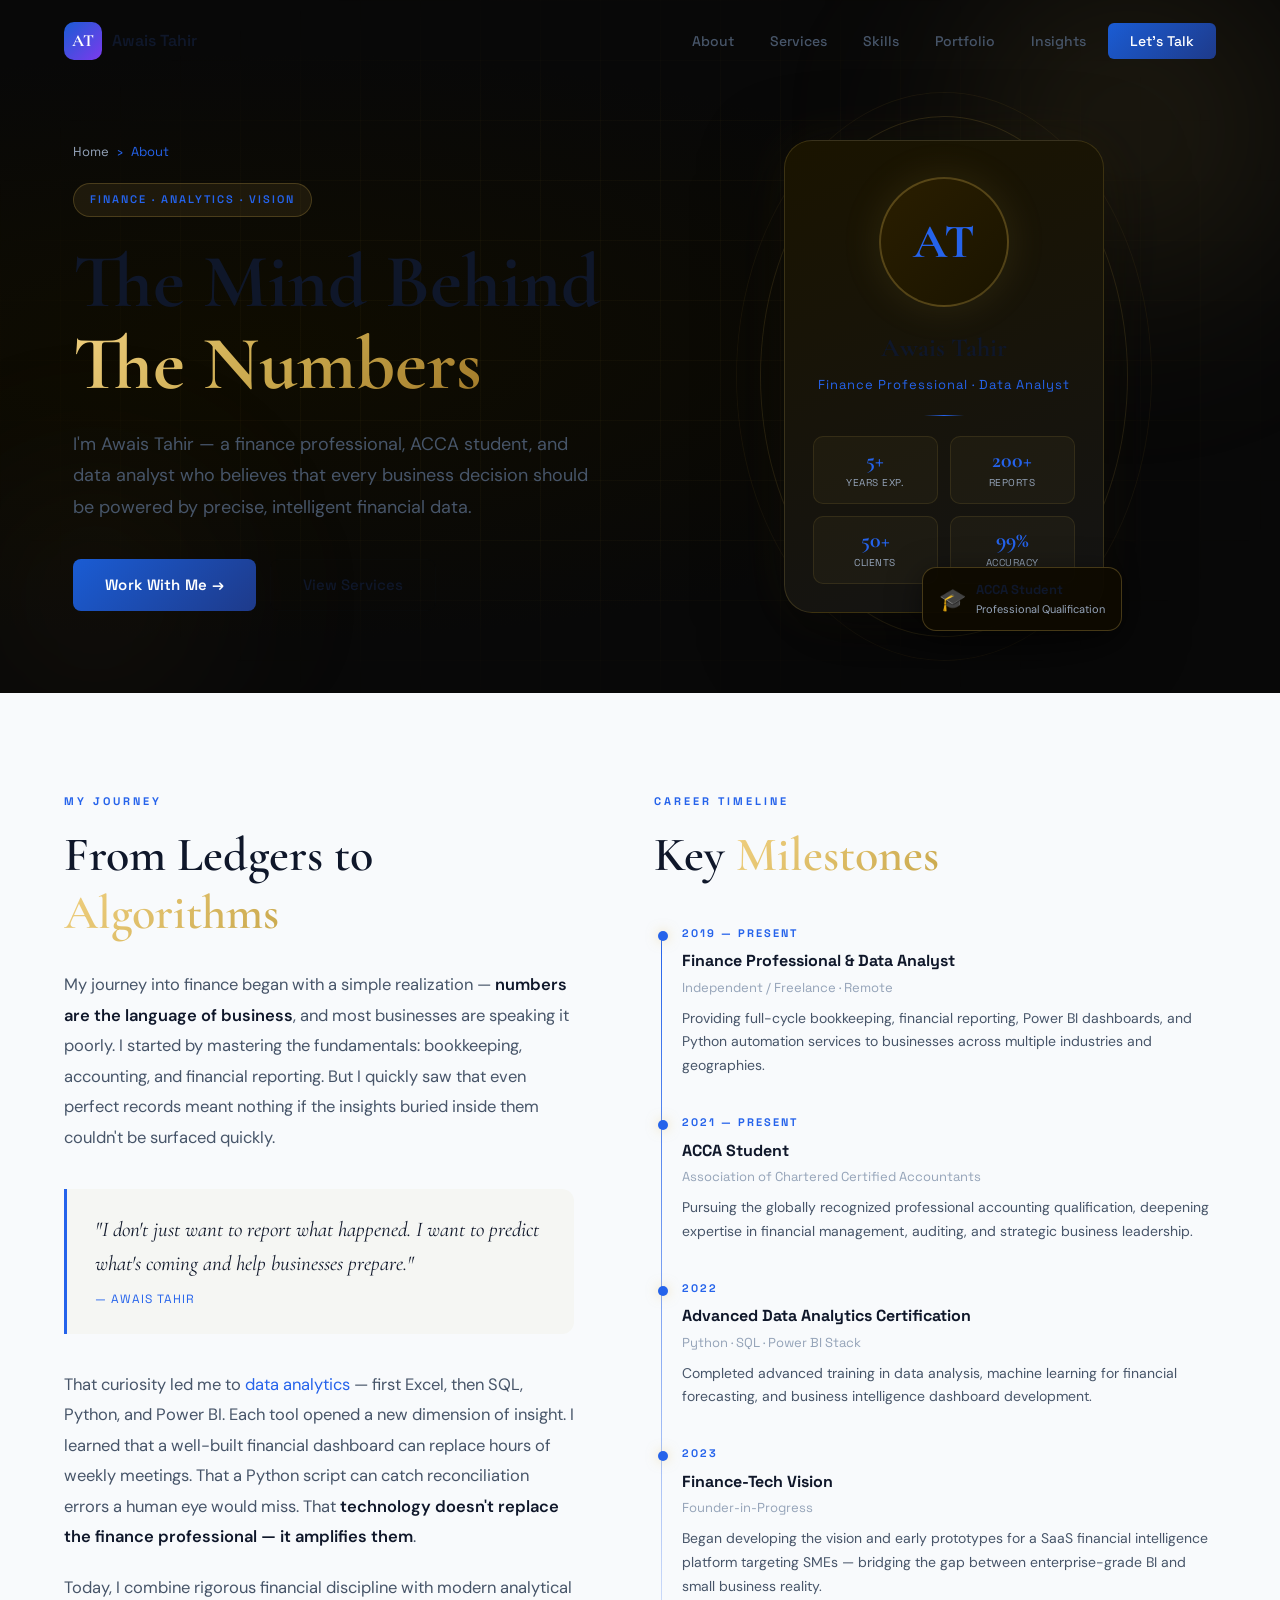
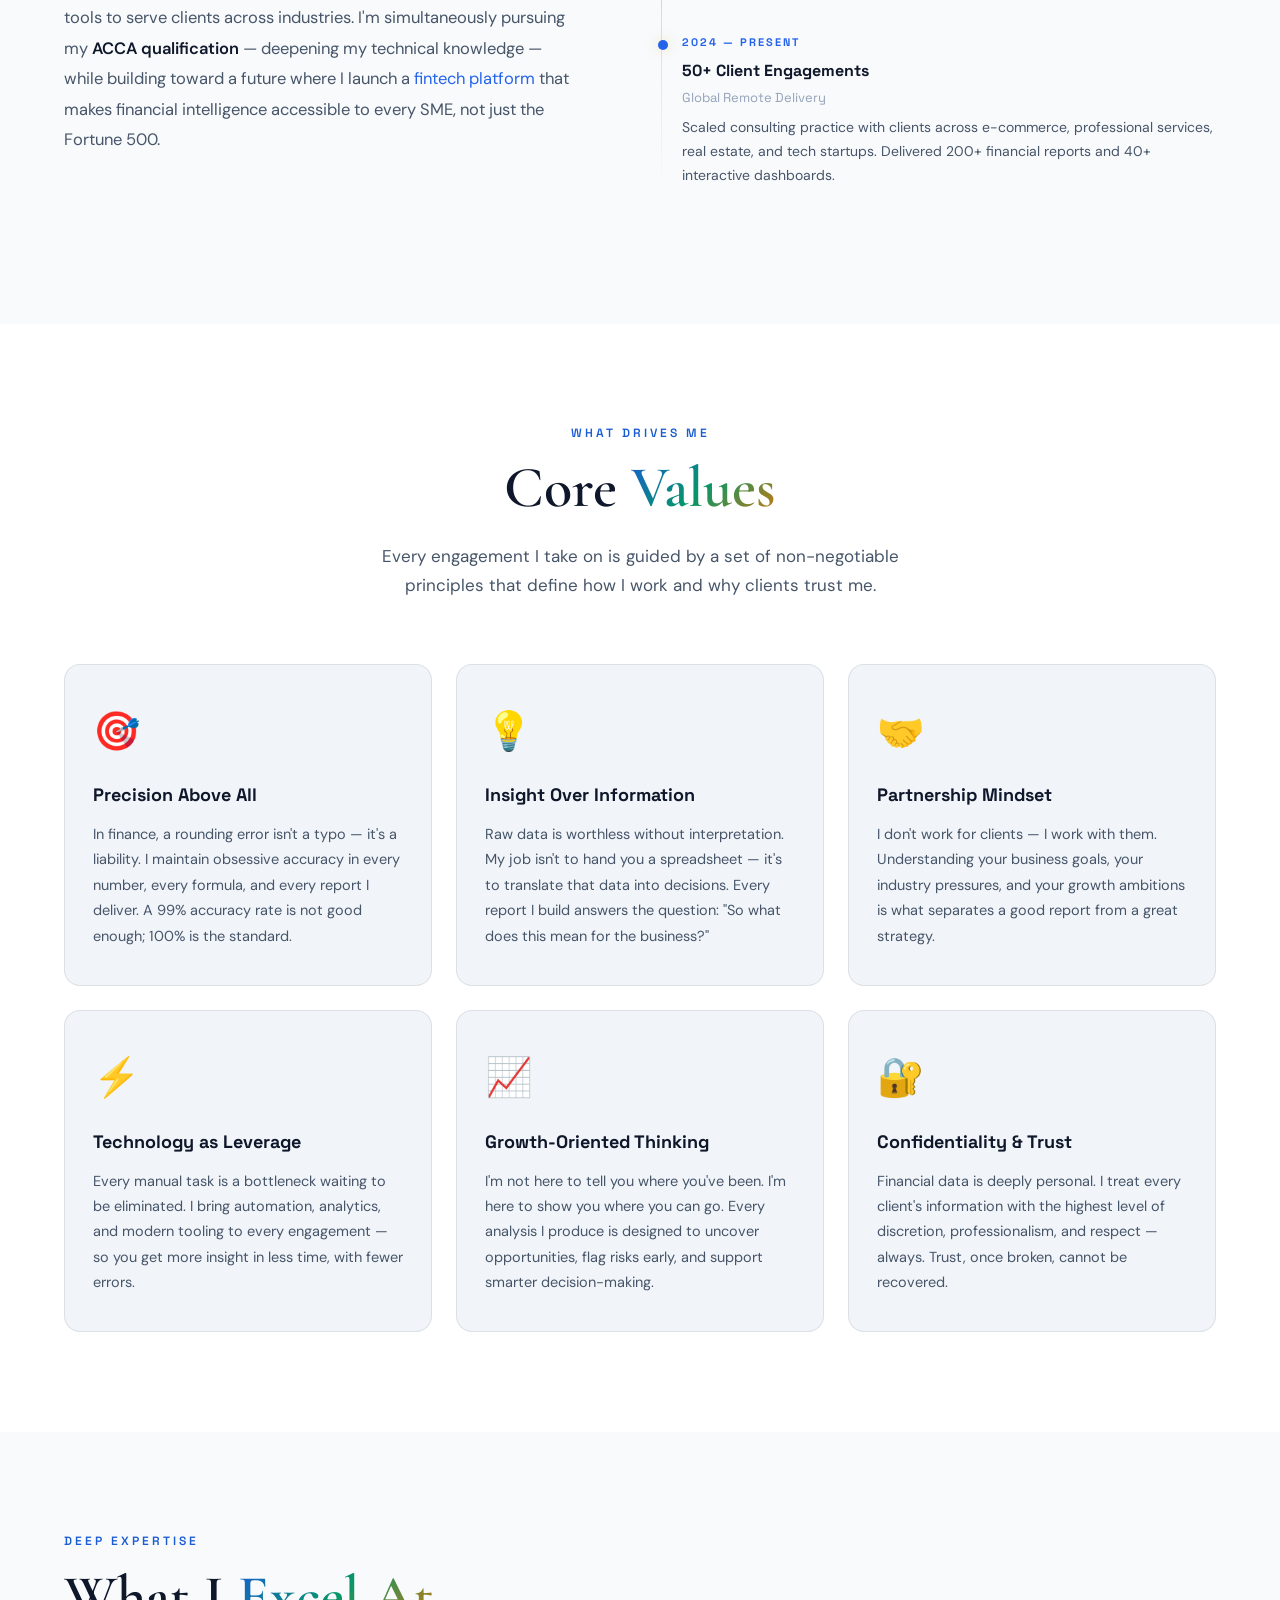
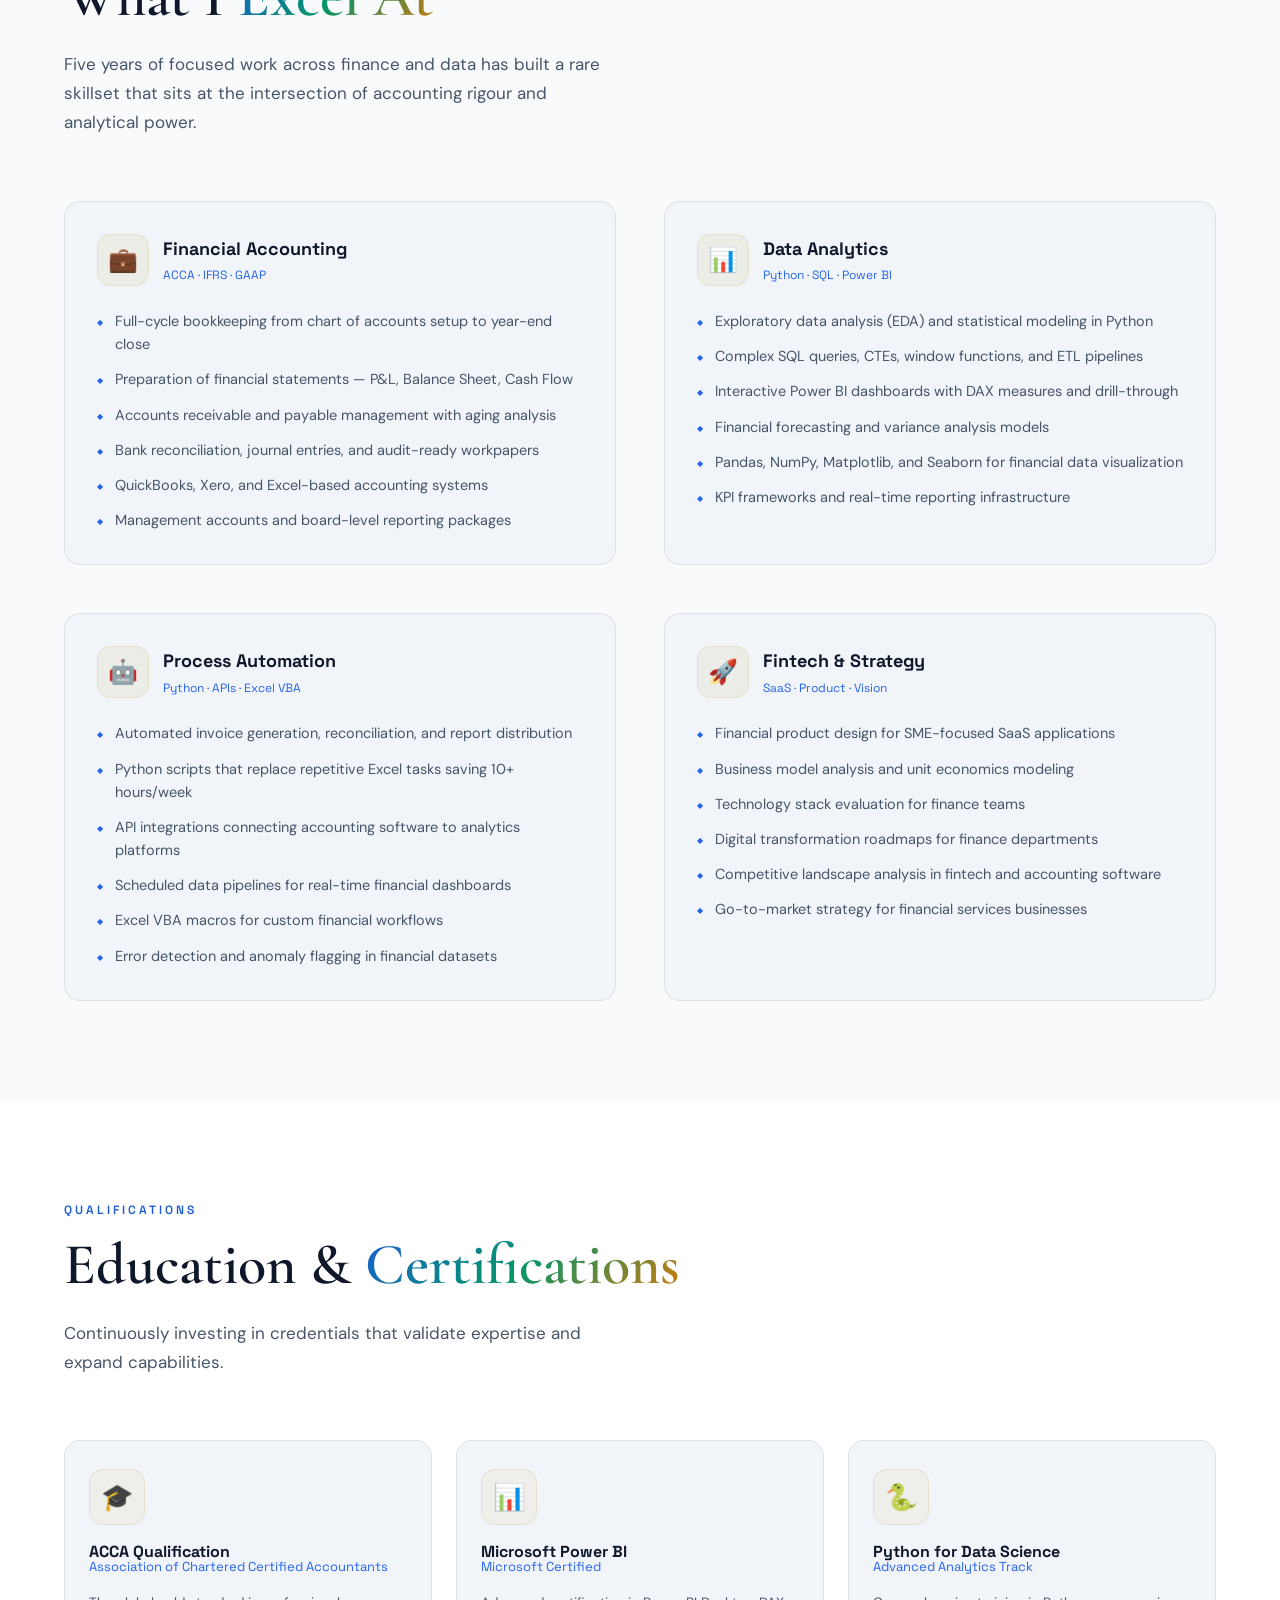
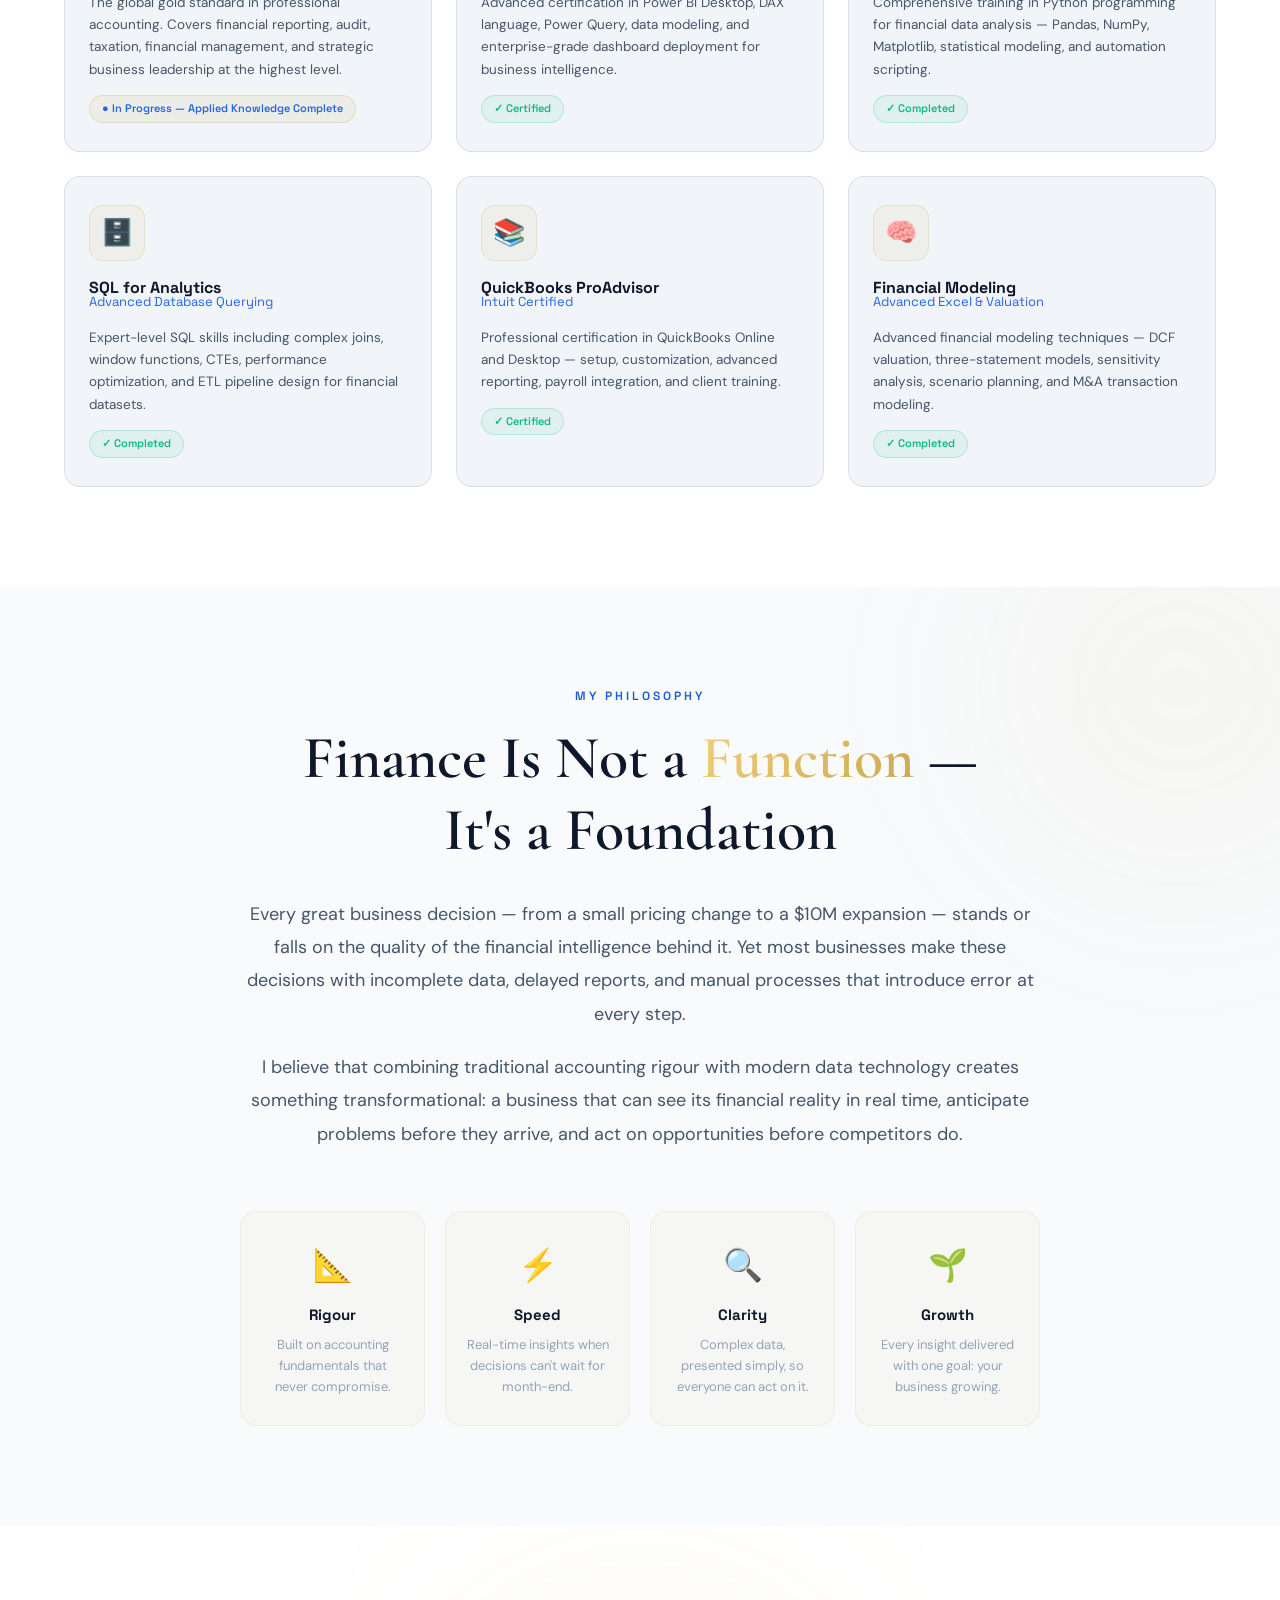
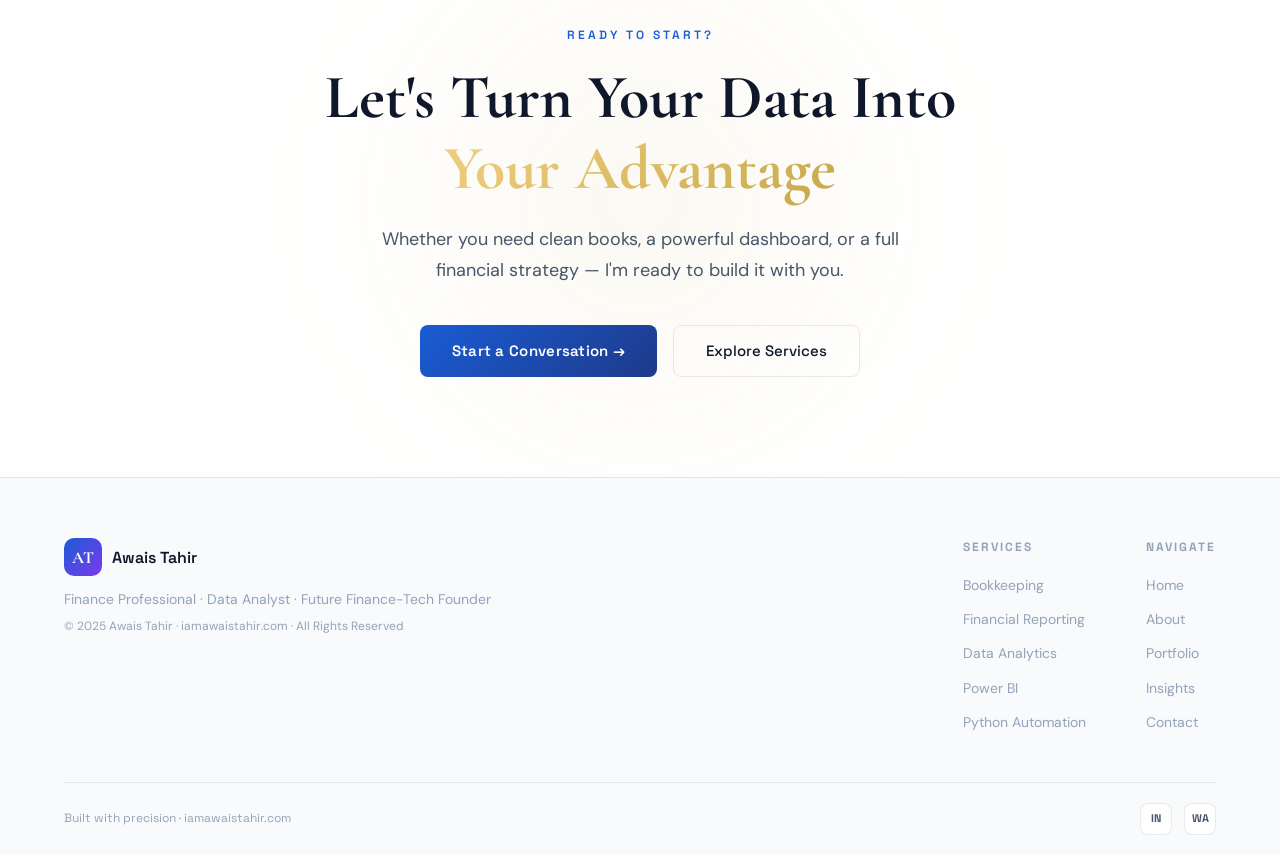
==== commit 7966ecc7: "Add files via upload" ====
--- a/about.html
+++ b/about.html
@@ -1,423 +1,1152 @@
 <!DOCTYPE html>
 <html lang="en">
 <head>
-  <meta charset="UTF-8"/>
-  <meta name="viewport" content="width=device-width, initial-scale=1.0"/>
-  <title>About | Awais Tahir — Finance Professional & Data Analyst</title>
-  <meta name="description" content="Learn about Awais Tahir — ACCA student, finance professional and data analyst bridging accounting and technology."/>
-  <link rel="preconnect" href="https://fonts.googleapis.com"/>
-  <link rel="preconnect" href="https://fonts.gstatic.com" crossorigin/>
-  <link href="https://fonts.googleapis.com/css2?family=Playfair+Display:wght@400;600;700;800&family=Jost:wght@300;400;500;600;700&family=DM+Mono:wght@400;500&display=swap" rel="stylesheet"/>
-  <link rel="stylesheet" href="style.css"/>
+  <meta charset="UTF-8" />
+  <meta name="viewport" content="width=device-width, initial-scale=1.0" />
+  <title>About Awais Tahir | Finance Professional & Data Analyst</title>
+  <meta name="description" content="Learn about Awais Tahir — ACCA student, finance professional, data analyst and future fintech founder with 5+ years of experience transforming financial data into business growth." />
+  <meta name="author" content="Awais Tahir" />
+  <link rel="canonical" href="https://iamawaistahir.com/about.html" />
+  <link rel="preconnect" href="https://fonts.googleapis.com" />
+  <link rel="preconnect" href="https://fonts.gstatic.com" crossorigin />
+  <link href="https://fonts.googleapis.com/css2?family=Cormorant+Garamond:wght@300;400;500;600;700&family=DM+Sans:wght@300;400;500;600&family=Space+Grotesk:wght@400;500;600;700&display=swap" rel="stylesheet" />
+  <link rel="stylesheet" href="style.css" />
   <style>
-    /* ── ABOUT PAGE HERO ── */
+    /* ── About Page Extras ── */
+
+    /* Hero */
     .about-hero {
-      padding: 150px 0 80px;
-      background: var(--white);
-      position: relative; overflow: hidden;
-    }
-    .about-hero-blob { position: absolute; border-radius: 50%; pointer-events: none; filter: blur(90px); }
-    .ah-b1 { width: 500px; height: 500px; background: rgba(26,86,219,.06); top: -100px; right: -80px; }
-    .ah-b2 { width: 300px; height: 300px; background: rgba(5,150,105,.05); bottom: -60px; left: -40px; }
-    .about-hero .container { position: relative; z-index: 2; display: grid; grid-template-columns: 1fr 1fr; gap: 72px; align-items: center; }
-    .ah-eyebrow { display: inline-flex; align-items: center; gap: 8px; padding: 6px 16px; background: var(--blue-pale); border: 1px solid var(--blue-pale2); border-radius: 100px; font-family: var(--font-mono); font-size: 11px; letter-spacing: 2px; text-transform: uppercase; color: var(--blue); margin-bottom: 20px; }
-    .ah-title { font-family: var(--font-display); font-size: clamp(38px, 5vw, 62px); font-weight: 800; color: var(--ink); line-height: 1.1; letter-spacing: -1px; margin-bottom: 20px; }
-    .ah-lead { font-size: 18px; color: var(--text-2); line-height: 1.8; margin-bottom: 28px; }
-    .ah-lead strong { color: var(--blue); font-weight: 700; }
-    .ah-body { font-size: 16px; color: var(--text-2); line-height: 1.82; margin-bottom: 16px; }
-
-    /* Profile card */
-    .profile-card {
-      background: var(--white); border: 1px solid var(--border);
-      border-radius: var(--radius-xl); box-shadow: var(--shadow-xl);
+      min-height: 72vh;
+      display: flex;
+      align-items: center;
+      padding: 140px 0 80px;
+      position: relative;
       overflow: hidden;
-    }
-    .profile-header {
-      background: linear-gradient(135deg, var(--ink) 0%, #1e3a5f 100%);
-      padding: 36px; text-align: center; position: relative;
-    }
-    .profile-avatar {
-      width: 100px; height: 100px; border-radius: 50%;
-      background: linear-gradient(135deg, var(--blue-light), var(--emerald-l));
+      background: radial-gradient(ellipse at 20% 50%, #0f0c00 0%, #080808 60%);
+    }
+    .about-hero-grid {
+      position: absolute; inset: 0;
+      background-image:
+        linear-gradient(rgba(201,168,76,.04) 1px, transparent 1px),
+        linear-gradient(90deg, rgba(201,168,76,.04) 1px, transparent 1px);
+      background-size: 60px 60px;
+      mask-image: radial-gradient(ellipse at center, black 40%, transparent 80%);
+    }
+    .about-hero-orb-1 {
+      position: absolute; border-radius: 50%; filter: blur(80px); pointer-events: none;
+      width: 500px; height: 500px;
+      background: radial-gradient(circle, rgba(201,168,76,.15) 0%, transparent 70%);
+      top: -120px; right: -100px;
+    }
+    .about-hero-orb-2 {
+      position: absolute; border-radius: 50%; filter: blur(80px); pointer-events: none;
+      width: 350px; height: 350px;
+      background: radial-gradient(circle, rgba(160,120,40,.1) 0%, transparent 70%);
+      bottom: -80px; left: -80px;
+    }
+    .about-hero-inner {
+      position: relative; z-index: 2;
+      display: grid;
+      grid-template-columns: 1fr 1fr;
+      gap: 80px;
+      align-items: center;
+    }
+    .about-hero-breadcrumb {
+      font-family: var(--font-ui);
+      font-size: 13px;
+      color: var(--text-3);
+      margin-bottom: 20px;
+      display: flex;
+      align-items: center;
+      gap: 8px;
+    }
+    .about-hero-breadcrumb a {
+      color: var(--text-3);
+      text-decoration: none;
+      transition: color .2s;
+    }
+    .about-hero-breadcrumb a:hover { color: var(--blue-light); }
+    .about-hero-breadcrumb span { color: var(--blue-light); }
+    .about-hero-tag {
+      display: inline-flex;
+      align-items: center;
+      gap: 8px;
+      padding: 7px 16px;
+      background: rgba(201,168,76,.1);
+      border: 1px solid rgba(201,168,76,.25);
+      border-radius: 100px;
+      font-family: var(--font-ui);
+      font-size: 11px;
+      font-weight: 600;
+      letter-spacing: 2px;
+      text-transform: uppercase;
+      color: var(--blue-light);
+      margin-bottom: 24px;
+    }
+    .about-hero-title {
+      font-family: var(--font-display);
+      font-size: clamp(44px, 6vw, 76px);
+      font-weight: 700;
+      line-height: 1.08;
+      color: var(--text-1);
+      margin-bottom: 24px;
+    }
+    .about-hero-title em {
+      font-style: normal;
+      background: linear-gradient(135deg, #f0d080, #c9a84c, #a07828);
+      -webkit-background-clip: text;
+      -webkit-text-fill-color: transparent;
+      background-clip: text;
+    }
+    .about-hero-sub {
+      font-size: 18px;
+      color: var(--text-2);
+      line-height: 1.75;
+      margin-bottom: 36px;
+      max-width: 520px;
+    }
+    .about-hero-actions { display: flex; gap: 14px; flex-wrap: wrap; }
+
+    /* Photo frame */
+    .about-photo-wrap {
+      position: relative;
+      display: flex;
+      justify-content: center;
+    }
+    .about-photo-frame {
+      position: relative;
+      width: 320px;
+    }
+    .about-photo-ring {
+      position: absolute;
+      inset: -24px;
+      border-radius: 50%;
+      border: 1px solid rgba(201,168,76,.18);
+      animation: heroRingRotate 14s linear infinite;
+    }
+    .about-photo-ring-2 {
+      inset: -48px;
+      border-color: rgba(201,168,76,.08);
+      animation-duration: 22s;
+      animation-direction: reverse;
+    }
+    .about-photo-inner {
+      position: relative;
+      z-index: 2;
+      border-radius: 28px;
+      overflow: hidden;
+      border: 1px solid rgba(201,168,76,.2);
+      box-shadow: 0 24px 80px rgba(0,0,0,.6), 0 0 60px rgba(201,168,76,.08);
+      background: linear-gradient(160deg, #1a1400, #141414);
+      padding: 36px 28px 28px;
+      text-align: center;
+    }
+    .photo-avatar {
+      width: 130px; height: 130px;
+      border-radius: 50%;
+      background: linear-gradient(135deg, #2a1e00, #1a1400);
+      border: 2px solid rgba(201,168,76,.3);
       display: flex; align-items: center; justify-content: center;
-      font-family: var(--font-display); font-size: 36px; font-weight: 800; color: white;
-      margin: 0 auto 16px; border: 4px solid rgba(255,255,255,.2);
-    }
-    .profile-name { font-family: var(--font-display); font-size: 22px; font-weight: 700; color: white; margin-bottom: 6px; }
-    .profile-role { font-family: var(--font-mono); font-size: 11px; color: rgba(255,255,255,.5); letter-spacing: 2px; }
-    .profile-body { padding: 28px; }
-    .profile-stat-row { display: grid; grid-template-columns: 1fr 1fr 1fr; gap: 14px; margin-bottom: 22px; }
-    .profile-stat { text-align: center; background: var(--off-white); border: 1px solid var(--border); border-radius: 10px; padding: 14px 8px; }
-    .ps-num { font-family: var(--font-display); font-size: 22px; font-weight: 800; color: var(--ink); }
-    .ps-label { font-family: var(--font-mono); font-size: 9px; color: var(--text-3); letter-spacing: 1px; text-transform: uppercase; margin-top: 3px; }
-    .profile-tags { display: flex; flex-wrap: wrap; gap: 8px; }
-    .profile-tag { padding: 6px 14px; border-radius: 100px; font-family: var(--font-mono); font-size: 11px; font-weight: 500; border: 1px solid var(--border); color: var(--text-2); background: var(--off-white); }
-
-    /* ── TIMELINE ── */
-    .timeline { position: relative; padding-left: 32px; }
-    .timeline::before { content: ''; position: absolute; left: 10px; top: 0; bottom: 0; width: 1.5px; background: var(--border-md); }
-    .tl-item { position: relative; margin-bottom: 36px; }
-    .tl-dot { position: absolute; left: -32px; top: 4px; width: 20px; height: 20px; border-radius: 50%; border: 2.5px solid var(--white); box-shadow: 0 0 0 2px var(--blue); background: var(--blue); }
-    .tl-dot.dot-green { box-shadow: 0 0 0 2px var(--emerald); background: var(--emerald); }
-    .tl-dot.dot-gold { box-shadow: 0 0 0 2px var(--gold); background: var(--gold); }
-    .tl-year { font-family: var(--font-mono); font-size: 11px; color: var(--text-3); letter-spacing: 1px; margin-bottom: 5px; }
-    .tl-title { font-family: var(--font-display); font-size: 18px; font-weight: 700; color: var(--ink); margin-bottom: 5px; }
-    .tl-org { font-size: 14px; color: var(--blue); font-weight: 600; margin-bottom: 8px; }
-    .tl-desc { font-size: 14.5px; color: var(--text-2); line-height: 1.75; }
-
-    /* ── PILLARS ── */
-    .pillars-grid { display: grid; grid-template-columns: repeat(3,1fr); gap: 20px; }
-    .pillar-card {
-      background: var(--white); border: 1px solid var(--border); border-radius: var(--radius-lg);
-      padding: 30px 26px; text-align: center;
-      transition: all .3s ease; box-shadow: var(--shadow-sm);
-    }
-    .pillar-card:hover { box-shadow: var(--shadow-lg); transform: translateY(-4px); }
-    .pillar-icon { font-size: 36px; margin-bottom: 14px; display: block; }
-    .pillar-title { font-family: var(--font-display); font-size: 19px; font-weight: 700; color: var(--ink); margin-bottom: 10px; }
-    .pillar-desc { font-size: 14px; color: var(--text-2); line-height: 1.72; }
-    .pillar-badge { display: inline-flex; margin-top: 16px; padding: 5px 14px; border-radius: 100px; font-family: var(--font-mono); font-size: 10px; letter-spacing: 1px; }
-
-    /* ── VALUES ── */
-    .values-grid { display: grid; grid-template-columns: repeat(2,1fr); gap: 18px; }
-    .value-item {
-      background: var(--white); border: 1px solid var(--border); border-radius: var(--radius);
-      padding: 24px 22px; display: flex; gap: 16px; align-items: flex-start;
-      transition: all .25s;
-    }
-    .value-item:hover { border-color: rgba(26,86,219,.2); box-shadow: var(--shadow-md); }
-    .value-icon { font-size: 26px; flex-shrink: 0; margin-top: 2px; }
-    .value-title { font-weight: 700; font-size: 15px; color: var(--ink); margin-bottom: 5px; }
-    .value-desc { font-size: 13.5px; color: var(--text-2); line-height: 1.7; }
-
-    /* ── CERTIFICATIONS ── */
-    .cert-grid { display: grid; grid-template-columns: repeat(4,1fr); gap: 16px; }
+      margin: 0 auto 20px;
+      font-family: var(--font-display);
+      font-size: 48px;
+      font-weight: 700;
+      color: var(--blue-light);
+      box-shadow: 0 0 40px rgba(201,168,76,.12);
+    }
+    .photo-name {
+      font-family: var(--font-display);
+      font-size: 26px;
+      font-weight: 700;
+      color: var(--text-1);
+      margin-bottom: 6px;
+    }
+    .photo-role {
+      font-family: var(--font-ui);
+      font-size: 13px;
+      color: var(--blue-light);
+      letter-spacing: 1px;
+      margin-bottom: 20px;
+    }
+    .photo-divider {
+      width: 40px; height: 1px;
+      background: linear-gradient(90deg, transparent, var(--blue-light), transparent);
+      margin: 0 auto 20px;
+    }
+    .photo-stats {
+      display: grid;
+      grid-template-columns: 1fr 1fr;
+      gap: 12px;
+    }
+    .photo-stat {
+      background: rgba(201,168,76,.05);
+      border: 1px solid rgba(201,168,76,.12);
+      border-radius: 10px;
+      padding: 12px 8px;
+      text-align: center;
+    }
+    .photo-stat-num {
+      font-family: var(--font-display);
+      font-size: 22px;
+      font-weight: 700;
+      color: var(--blue-light);
+      line-height: 1;
+    }
+    .photo-stat-label {
+      font-family: var(--font-ui);
+      font-size: 10px;
+      color: var(--text-3);
+      margin-top: 4px;
+      text-transform: uppercase;
+      letter-spacing: .5px;
+    }
+    .photo-badge {
+      position: absolute;
+      bottom: -18px; right: -18px;
+      background: rgba(14,10,0,.95);
+      border: 1px solid rgba(201,168,76,.3);
+      border-radius: 14px;
+      padding: 12px 16px;
+      display: flex;
+      align-items: center;
+      gap: 10px;
+      box-shadow: 0 8px 32px rgba(0,0,0,.5);
+      z-index: 4;
+    }
+    .photo-badge-icon { font-size: 22px; }
+    .photo-badge-text { font-family: var(--font-ui); font-size: 13px; font-weight: 700; color: var(--text-1); }
+    .photo-badge-sub { font-size: 11px; color: var(--text-3); }
+
+    /* ── Story section ── */
+    .story-section { padding: 100px 0; background: var(--navy-2); }
+    .story-grid {
+      display: grid;
+      grid-template-columns: 1fr 1.1fr;
+      gap: 80px;
+      align-items: start;
+    }
+    .story-label {
+      font-family: var(--font-ui);
+      font-size: 11px;
+      font-weight: 700;
+      letter-spacing: 3px;
+      text-transform: uppercase;
+      color: var(--blue-light);
+      margin-bottom: 16px;
+    }
+    .story-title {
+      font-family: var(--font-display);
+      font-size: clamp(32px, 4vw, 48px);
+      font-weight: 600;
+      line-height: 1.2;
+      color: var(--text-1);
+      margin-bottom: 28px;
+    }
+    .story-title em {
+      font-style: normal;
+      background: linear-gradient(135deg, #f0d080, #c9a84c);
+      -webkit-background-clip: text;
+      -webkit-text-fill-color: transparent;
+      background-clip: text;
+    }
+    .story-body {
+      font-size: 16.5px;
+      color: var(--text-2);
+      line-height: 1.85;
+      margin-bottom: 20px;
+    }
+    .story-body strong { color: var(--text-1); font-weight: 600; }
+    .story-body em { color: var(--blue-light); font-style: normal; }
+    .story-quote {
+      margin: 36px 0;
+      padding: 24px 28px;
+      background: rgba(201,168,76,.05);
+      border-left: 3px solid var(--blue-light);
+      border-radius: 0 12px 12px 0;
+    }
+    .story-quote p {
+      font-family: var(--font-display);
+      font-size: 21px;
+      font-style: italic;
+      color: var(--text-1);
+      line-height: 1.6;
+    }
+    .story-quote cite {
+      font-family: var(--font-ui);
+      font-size: 12px;
+      color: var(--blue-light);
+      letter-spacing: 1px;
+      text-transform: uppercase;
+      display: block;
+      margin-top: 10px;
+      font-style: normal;
+    }
+
+    /* Timeline */
+    .timeline { position: relative; padding-left: 28px; }
+    .timeline::before {
+      content: '';
+      position: absolute;
+      left: 7px; top: 8px; bottom: 0;
+      width: 1px;
+      background: linear-gradient(to bottom, var(--blue-light), transparent);
+    }
+    .timeline-item {
+      position: relative;
+      margin-bottom: 36px;
+    }
+    .timeline-item::before {
+      content: '';
+      position: absolute;
+      left: -24px; top: 6px;
+      width: 10px; height: 10px;
+      border-radius: 50%;
+      background: var(--blue-light);
+      box-shadow: 0 0 12px rgba(232,197,107,.5);
+    }
+    .tl-year {
+      font-family: var(--font-ui);
+      font-size: 11px;
+      font-weight: 700;
+      color: var(--blue-light);
+      letter-spacing: 2px;
+      text-transform: uppercase;
+      margin-bottom: 6px;
+    }
+    .tl-title {
+      font-family: var(--font-ui);
+      font-size: 16px;
+      font-weight: 700;
+      color: var(--text-1);
+      margin-bottom: 4px;
+    }
+    .tl-org {
+      font-size: 13px;
+      color: var(--text-3);
+      margin-bottom: 8px;
+      font-family: var(--font-ui);
+    }
+    .tl-desc {
+      font-size: 14px;
+      color: var(--text-2);
+      line-height: 1.7;
+    }
+
+    /* ── Values section ── */
+    .values-section { padding: 100px 0; }
+    .values-grid {
+      display: grid;
+      grid-template-columns: repeat(3, 1fr);
+      gap: 24px;
+      margin-top: 56px;
+    }
+    .value-card {
+      background: var(--navy-3);
+      border: 1px solid var(--border);
+      border-radius: var(--radius);
+      padding: 36px 28px;
+      position: relative;
+      overflow: hidden;
+      transition: all .35s ease;
+    }
+    .value-card::after {
+      content: '';
+      position: absolute;
+      top: 0; left: 0; right: 0;
+      height: 2px;
+      background: linear-gradient(90deg, transparent, var(--blue-light), transparent);
+      opacity: 0;
+      transition: opacity .35s;
+    }
+    .value-card:hover { transform: translateY(-6px); border-color: rgba(201,168,76,.3); box-shadow: 0 20px 60px rgba(0,0,0,.4); }
+    .value-card:hover::after { opacity: 1; }
+    .value-icon { font-size: 38px; margin-bottom: 20px; display: block; }
+    .value-title {
+      font-family: var(--font-ui);
+      font-size: 18px;
+      font-weight: 700;
+      color: var(--text-1);
+      margin-bottom: 12px;
+    }
+    .value-desc { font-size: 14.5px; color: var(--text-2); line-height: 1.75; }
+
+    /* ── Expertise deep-dive ── */
+    .expertise-section { padding: 100px 0; background: var(--navy-2); }
+    .expertise-grid {
+      display: grid;
+      grid-template-columns: 1fr 1fr;
+      gap: 48px;
+      margin-top: 56px;
+    }
+    .expertise-block {
+      background: var(--navy-3);
+      border: 1px solid var(--border);
+      border-radius: var(--radius);
+      padding: 32px;
+    }
+    .expertise-block-header {
+      display: flex;
+      align-items: center;
+      gap: 14px;
+      margin-bottom: 24px;
+    }
+    .expertise-block-icon {
+      width: 52px; height: 52px;
+      background: rgba(201,168,76,.1);
+      border: 1px solid rgba(201,168,76,.2);
+      border-radius: 14px;
+      display: grid;
+      place-items: center;
+      font-size: 24px;
+      flex-shrink: 0;
+    }
+    .expertise-block-title {
+      font-family: var(--font-ui);
+      font-size: 18px;
+      font-weight: 700;
+      color: var(--text-1);
+    }
+    .expertise-block-sub {
+      font-size: 12px;
+      color: var(--blue-light);
+      margin-top: 3px;
+      font-family: var(--font-ui);
+    }
+    .expertise-list {
+      list-style: none;
+      display: flex;
+      flex-direction: column;
+      gap: 12px;
+    }
+    .expertise-list li {
+      display: flex;
+      align-items: flex-start;
+      gap: 12px;
+      font-size: 14.5px;
+      color: var(--text-2);
+      line-height: 1.6;
+    }
+    .expertise-list li::before {
+      content: '◆';
+      font-size: 8px;
+      color: var(--blue-light);
+      margin-top: 6px;
+      flex-shrink: 0;
+    }
+
+    /* ── Certifications ── */
+    .certs-section { padding: 100px 0; }
+    .certs-grid {
+      display: grid;
+      grid-template-columns: repeat(3, 1fr);
+      gap: 24px;
+      margin-top: 56px;
+    }
     .cert-card {
-      background: var(--white); border: 1px solid var(--border); border-radius: var(--radius);
-      padding: 22px; text-align: center; transition: all .25s;
-    }
-    .cert-card:hover { border-color: rgba(26,86,219,.2); box-shadow: var(--shadow-md); transform: translateY(-3px); }
-    .cert-icon { font-size: 30px; margin-bottom: 10px; }
-    .cert-name { font-weight: 700; font-size: 14px; color: var(--ink); margin-bottom: 4px; }
-    .cert-body { font-size: 12px; color: var(--text-3); font-family: var(--font-mono); }
-    .cert-status { display: inline-block; margin-top: 8px; padding: 3px 10px; border-radius: 100px; font-family: var(--font-mono); font-size: 9px; letter-spacing: 1px; background: var(--blue-pale); color: var(--blue); border: 1px solid var(--blue-pale2); }
-
-    /* ── ABOUT CTA ── */
+      background: var(--navy-3);
+      border: 1px solid var(--border);
+      border-radius: var(--radius);
+      padding: 28px 24px;
+      display: flex;
+      flex-direction: column;
+      gap: 14px;
+      transition: all .3s ease;
+    }
+    .cert-card:hover { border-color: rgba(201,168,76,.3); transform: translateY(-4px); box-shadow: 0 16px 48px rgba(0,0,0,.4); }
+    .cert-icon-wrap {
+      width: 56px; height: 56px;
+      background: rgba(201,168,76,.08);
+      border: 1px solid rgba(201,168,76,.2);
+      border-radius: 14px;
+      display: grid;
+      place-items: center;
+      font-size: 26px;
+    }
+    .cert-title {
+      font-family: var(--font-ui);
+      font-size: 16px;
+      font-weight: 700;
+      color: var(--text-1);
+    }
+    .cert-issuer {
+      font-size: 13px;
+      color: var(--blue-light);
+      font-family: var(--font-ui);
+      margin-top: -8px;
+    }
+    .cert-desc { font-size: 13.5px; color: var(--text-2); line-height: 1.65; }
+    .cert-status {
+      display: inline-flex;
+      align-items: center;
+      gap: 6px;
+      font-family: var(--font-ui);
+      font-size: 11px;
+      font-weight: 600;
+      padding: 4px 12px;
+      border-radius: 100px;
+      width: fit-content;
+    }
+    .cert-status.active { background: rgba(201,168,76,.1); border: 1px solid rgba(201,168,76,.25); color: var(--blue-light); }
+    .cert-status.completed { background: rgba(16,185,129,.08); border: 1px solid rgba(16,185,129,.2); color: #10b981; }
+
+    /* ── Philosophy section ── */
+    .philosophy-section { padding: 100px 0; background: var(--navy-2); position: relative; overflow: hidden; }
+    .philosophy-orb {
+      position: absolute;
+      width: 600px; height: 600px;
+      top: -200px; right: -200px;
+      background: radial-gradient(circle, rgba(201,168,76,.07) 0%, transparent 70%);
+      pointer-events: none;
+      border-radius: 50%;
+      filter: blur(60px);
+    }
+    .philosophy-inner {
+      position: relative; z-index: 2;
+      max-width: 800px;
+      margin: 0 auto;
+      text-align: center;
+    }
+    .philosophy-title {
+      font-family: var(--font-display);
+      font-size: clamp(38px, 5vw, 60px);
+      font-weight: 600;
+      color: var(--text-1);
+      line-height: 1.2;
+      margin-bottom: 32px;
+    }
+    .philosophy-title em {
+      font-style: normal;
+      background: linear-gradient(135deg, #f0d080, #c9a84c);
+      -webkit-background-clip: text;
+      -webkit-text-fill-color: transparent;
+      background-clip: text;
+    }
+    .philosophy-body {
+      font-size: 18px;
+      color: var(--text-2);
+      line-height: 1.85;
+      margin-bottom: 20px;
+    }
+    .philosophy-pillars {
+      display: grid;
+      grid-template-columns: repeat(4, 1fr);
+      gap: 20px;
+      margin-top: 60px;
+    }
+    .philosophy-pillar {
+      padding: 28px 20px;
+      background: rgba(201,168,76,.04);
+      border: 1px solid rgba(201,168,76,.12);
+      border-radius: var(--radius);
+      text-align: center;
+    }
+    .pp-icon { font-size: 32px; margin-bottom: 12px; }
+    .pp-title { font-family: var(--font-ui); font-size: 15px; font-weight: 700; color: var(--text-1); margin-bottom: 8px; }
+    .pp-desc { font-size: 13px; color: var(--text-3); line-height: 1.6; }
+
+    /* ── CTA section ── */
     .about-cta {
-      background: linear-gradient(135deg, var(--blue-pale) 0%, var(--emerald-pale) 100%);
-      border: 1px solid var(--border); border-radius: var(--radius-xl);
-      padding: 56px 48px; display: grid; grid-template-columns: 1fr auto;
-      gap: 32px; align-items: center;
-    }
-    .about-cta-title { font-family: var(--font-display); font-size: 28px; font-weight: 700; color: var(--ink); margin-bottom: 8px; }
-    .about-cta-desc { font-size: 16px; color: var(--text-2); }
-
-    @media (max-width: 900px) {
-      .about-hero .container { grid-template-columns: 1fr; gap: 48px; }
-      .pillars-grid { grid-template-columns: 1fr; }
-      .cert-grid { grid-template-columns: repeat(2,1fr); }
+      padding: 100px 0;
+      text-align: center;
+      position: relative;
+      overflow: hidden;
+    }
+    .about-cta-orb {
+      position: absolute;
+      width: 700px; height: 700px;
+      top: 50%; left: 50%;
+      transform: translate(-50%, -50%);
+      background: radial-gradient(circle, rgba(201,168,76,.09) 0%, transparent 65%);
+      border-radius: 50%;
+      filter: blur(80px);
+      pointer-events: none;
+    }
+    .about-cta-inner { position: relative; z-index: 2; }
+    .about-cta-title {
+      font-family: var(--font-display);
+      font-size: clamp(38px, 5vw, 62px);
+      font-weight: 700;
+      color: var(--text-1);
+      line-height: 1.15;
+      margin-bottom: 20px;
+    }
+    .about-cta-title em {
+      font-style: normal;
+      background: linear-gradient(135deg, #f0d080, #c9a84c);
+      -webkit-background-clip: text;
+      -webkit-text-fill-color: transparent;
+      background-clip: text;
+    }
+    .about-cta-sub {
+      font-size: 18px;
+      color: var(--text-2);
+      margin-bottom: 40px;
+      max-width: 540px;
+      margin-left: auto;
+      margin-right: auto;
+      line-height: 1.7;
+    }
+    .about-cta-actions { display: flex; gap: 16px; justify-content: center; flex-wrap: wrap; }
+
+    /* ── Responsive ── */
+    @media (max-width: 960px) {
+      .about-hero-inner { grid-template-columns: 1fr; gap: 48px; }
+      .about-photo-wrap { order: -1; }
+      .story-grid { grid-template-columns: 1fr; gap: 48px; }
+      .values-grid { grid-template-columns: 1fr 1fr; }
+      .expertise-grid { grid-template-columns: 1fr; }
+      .certs-grid { grid-template-columns: 1fr 1fr; }
+      .philosophy-pillars { grid-template-columns: 1fr 1fr; }
+    }
+    @media (max-width: 640px) {
+      .about-hero { padding: 120px 0 60px; }
       .values-grid { grid-template-columns: 1fr; }
-      .about-cta { grid-template-columns: 1fr; text-align: center; }
-    }
-    @media (max-width: 600px) {
-      .cert-grid { grid-template-columns: 1fr 1fr; }
-      .profile-stat-row { grid-template-columns: 1fr 1fr 1fr; }
-      .about-hero { padding: 130px 0 60px; }
+      .certs-grid { grid-template-columns: 1fr; }
+      .philosophy-pillars { grid-template-columns: 1fr 1fr; }
+      .about-photo-frame { width: 280px; }
+      .photo-badge { display: none; }
     }
   </style>
 </head>
 <body>
 
-<!-- NAVBAR -->
+<!-- ═══════════════════════ NAVBAR ═══════════════════════ -->
 <nav id="navbar">
   <div class="nav-inner">
     <a href="index.html" class="nav-logo">
-      <span class="logo-mark">AT</span>
+      <span class="logo-at">AT</span>
       <span class="logo-name">Awais Tahir</span>
     </a>
     <ul class="nav-links">
-      <li><a href="about.html" class="active-page">About</a></li>
-      <li><a href="services.html">Services</a></li>
+      <li><a href="index.html#about" class="active-link">About</a></li>
+      <li><a href="index.html#services">Services</a></li>
       <li><a href="index.html#skills">Skills</a></li>
-      <li><a href="portfolio.html">Portfolio</a></li>
+      <li><a href="index.html#portfolio">Portfolio</a></li>
       <li><a href="index.html#blog">Insights</a></li>
       <li><a href="index.html#contact" class="nav-cta">Let's Talk</a></li>
     </ul>
-    <button class="hamburger" id="hamburger"><span></span><span></span><span></span></button>
+    <button class="hamburger" id="hamburger" aria-label="Menu">
+      <span></span><span></span><span></span>
+    </button>
   </div>
 </nav>
+
+<!-- Mobile Menu -->
 <div class="mobile-menu" id="mobileMenu">
   <ul>
-    <li><a href="about.html" onclick="closeMobile()">About</a></li>
-    <li><a href="services.html" onclick="closeMobile()">Services</a></li>
-    <li><a href="portfolio.html" onclick="closeMobile()">Portfolio</a></li>
+    <li><a href="index.html" onclick="closeMobile()">Home</a></li>
+    <li><a href="index.html#services" onclick="closeMobile()">Services</a></li>
+    <li><a href="index.html#skills" onclick="closeMobile()">Skills</a></li>
+    <li><a href="index.html#portfolio" onclick="closeMobile()">Portfolio</a></li>
+    <li><a href="index.html#blog" onclick="closeMobile()">Insights</a></li>
     <li><a href="index.html#contact" onclick="closeMobile()">Contact</a></li>
   </ul>
 </div>
 
-<!-- ═══ HERO ═══ -->
+<!-- ═══════════════════════ ABOUT HERO ═══════════════════════ -->
 <section class="about-hero">
-  <div class="about-hero-blob ah-b1"></div>
-  <div class="about-hero-blob ah-b2"></div>
+  <div class="about-hero-grid"></div>
+  <div class="about-hero-orb-1"></div>
+  <div class="about-hero-orb-2"></div>
   <div class="container">
-    <div>
-      <div class="ah-eyebrow reveal-up">About Me</div>
-      <h1 class="ah-title reveal-up" style="animation-delay:.1s">Finance Meets<br/><span class="gradient-text">Technology</span></h1>
-      <p class="ah-lead reveal-up" style="animation-delay:.2s">I'm <strong>Awais Tahir</strong> — a finance professional, ACCA student, and data analyst on a mission to bridge the gap between traditional accounting and modern technology.</p>
-      <p class="ah-body reveal-up" style="animation-delay:.28s">With deep expertise in bookkeeping, financial reporting, and data analytics, I help businesses transform raw numbers into strategic insights. My approach combines rigorous financial discipline with cutting-edge tools like Power BI, SQL, and Python to deliver solutions that drive real growth.</p>
-      <p class="ah-body reveal-up" style="animation-delay:.34s">As a future Finance-Tech founder, I'm building toward a vision where intelligent software makes financial clarity accessible to every business — large or small.</p>
-      <div style="display:flex;gap:14px;flex-wrap:wrap;margin-top:28px" class="reveal-up" style="animation-delay:.42s">
-        <a href="index.html#contact" class="btn-primary">Work With Me</a>
-        <a href="portfolio.html" class="btn-outline">See My Work</a>
-      </div>
-    </div>
-
-    <!-- Profile card -->
-    <div class="reveal-up" style="animation-delay:.15s">
-      <div class="profile-card">
-        <div class="profile-header">
-          <div class="profile-avatar">AT</div>
-          <div class="profile-name">Awais Tahir</div>
-          <div class="profile-role">Finance Professional · Data Analyst</div>
-        </div>
-        <div class="profile-body">
-          <div class="profile-stat-row">
-            <div class="profile-stat"><div class="ps-num">5+</div><div class="ps-label">Years Exp.</div></div>
-            <div class="profile-stat"><div class="ps-num">200+</div><div class="ps-label">Projects</div></div>
-            <div class="profile-stat"><div class="ps-num">50+</div><div class="ps-label">Clients</div></div>
+    <div class="about-hero-inner">
+
+      <!-- Left: text -->
+      <div>
+        <div class="about-hero-breadcrumb reveal-up">
+          <a href="index.html">Home</a>
+          <span>›</span>
+          <span>About</span>
+        </div>
+        <div class="about-hero-tag reveal-up" style="animation-delay:.1s">Finance · Analytics · Vision</div>
+        <h1 class="about-hero-title reveal-up" style="animation-delay:.2s">
+          The Mind Behind<br/>
+          <em>The Numbers</em>
+        </h1>
+        <p class="about-hero-sub reveal-up" style="animation-delay:.3s">
+          I'm Awais Tahir — a finance professional, ACCA student, and data analyst who believes that every business decision should be powered by precise, intelligent financial data.
+        </p>
+        <div class="about-hero-actions reveal-up" style="animation-delay:.4s">
+          <a href="index.html#contact" class="btn-primary">Work With Me →</a>
+          <a href="index.html#services" class="btn-ghost">View Services</a>
+        </div>
+      </div>
+
+      <!-- Right: photo card -->
+      <div class="about-photo-wrap reveal-float" style="animation-delay:.3s">
+        <div class="about-photo-frame">
+          <div class="about-photo-ring"></div>
+          <div class="about-photo-ring about-photo-ring-2"></div>
+          <div class="about-photo-inner">
+            <div class="photo-avatar">AT</div>
+            <div class="photo-name">Awais Tahir</div>
+            <div class="photo-role">Finance Professional · Data Analyst</div>
+            <div class="photo-divider"></div>
+            <div class="photo-stats">
+              <div class="photo-stat">
+                <div class="photo-stat-num">5+</div>
+                <div class="photo-stat-label">Years Exp.</div>
+              </div>
+              <div class="photo-stat">
+                <div class="photo-stat-num">200+</div>
+                <div class="photo-stat-label">Reports</div>
+              </div>
+              <div class="photo-stat">
+                <div class="photo-stat-num">50+</div>
+                <div class="photo-stat-label">Clients</div>
+              </div>
+              <div class="photo-stat">
+                <div class="photo-stat-num">99%</div>
+                <div class="photo-stat-label">Accuracy</div>
+              </div>
+            </div>
           </div>
-          <div class="profile-tags">
-            <span class="profile-tag">ACCA Student</span>
-            <span class="profile-tag">Power BI</span>
-            <span class="profile-tag">Python</span>
-            <span class="profile-tag">SQL</span>
-            <span class="profile-tag">IFRS</span>
-            <span class="profile-tag">QuickBooks</span>
-            <span class="profile-tag">Tableau</span>
-            <span class="profile-tag">DAX</span>
+          <div class="photo-badge">
+            <div class="photo-badge-icon">🎓</div>
+            <div>
+              <div class="photo-badge-text">ACCA Student</div>
+              <div class="photo-badge-sub">Professional Qualification</div>
+            </div>
           </div>
         </div>
       </div>
+
     </div>
   </div>
 </section>
 
-<!-- ═══ THREE PILLARS ═══ -->
-<section class="section section-alt">
+<!-- ═══════════════════════ MY STORY ═══════════════════════ -->
+<section class="story-section">
   <div class="container">
-    <div class="section-header scroll-reveal">
-      <div class="section-label">What Drives Me</div>
-      <h2 class="section-title">Three <span class="gradient-text">Core Strengths</span></h2>
-    </div>
-    <div class="pillars-grid">
-      <div class="pillar-card scroll-reveal">
-        <span class="pillar-icon">💼</span>
-        <div class="pillar-title">Finance Expert</div>
-        <p class="pillar-desc">Deep knowledge of GAAP, IFRS, financial statement preparation, budgeting, forecasting, and management accounting — built through years of hands-on client work across multiple industries.</p>
-        <span class="pillar-badge" style="background:var(--blue-pale);color:var(--blue);border-color:var(--blue-pale2)">ACCA · IFRS · Bookkeeping</span>
-      </div>
-      <div class="pillar-card scroll-reveal" style="transition-delay:.1s">
-        <span class="pillar-icon">📊</span>
-        <div class="pillar-title">Data Analyst</div>
-        <p class="pillar-desc">Transforming complex datasets into clear, actionable insights using Python, SQL, Power BI, and Tableau. I make data understandable for executives and operational teams alike.</p>
-        <span class="pillar-badge" style="background:var(--emerald-pale);color:var(--emerald);border-color:rgba(5,150,105,.2)">Power BI · SQL · Python</span>
-      </div>
-      <div class="pillar-card scroll-reveal" style="transition-delay:.2s">
-        <span class="pillar-icon">🚀</span>
-        <div class="pillar-title">Tech Visionary</div>
-        <p class="pillar-desc">Building toward a future where intelligent finance software automates the routine, surfaces the important, and makes financial clarity effortless for any business.</p>
-        <span class="pillar-badge" style="background:var(--purple-pale);color:var(--purple);border-color:rgba(124,58,237,.2)">Automation · SaaS · Fintech</span>
-      </div>
+    <div class="story-grid">
+
+      <!-- Left: story text -->
+      <div class="scroll-reveal">
+        <div class="story-label">My Journey</div>
+        <h2 class="story-title">From Ledgers to<br/><em>Algorithms</em></h2>
+
+        <p class="story-body">
+          My journey into finance began with a simple realization — <strong>numbers are the language of business</strong>, and most businesses are speaking it poorly. I started by mastering the fundamentals: bookkeeping, accounting, and financial reporting. But I quickly saw that even perfect records meant nothing if the insights buried inside them couldn't be surfaced quickly.
+        </p>
+
+        <div class="story-quote">
+          <p>"I don't just want to report what happened. I want to predict what's coming and help businesses prepare."</p>
+          <cite>— Awais Tahir</cite>
+        </div>
+
+        <p class="story-body">
+          That curiosity led me to <em>data analytics</em> — first Excel, then SQL, Python, and Power BI. Each tool opened a new dimension of insight. I learned that a well-built financial dashboard can replace hours of weekly meetings. That a Python script can catch reconciliation errors a human eye would miss. That <strong>technology doesn't replace the finance professional — it amplifies them</strong>.
+        </p>
+
+        <p class="story-body">
+          Today, I combine rigorous financial discipline with modern analytical tools to serve clients across industries. I'm simultaneously pursuing my <strong>ACCA qualification</strong> — deepening my technical knowledge — while building toward a future where I launch a <em>fintech platform</em> that makes financial intelligence accessible to every SME, not just the Fortune 500.
+        </p>
+      </div>
+
+      <!-- Right: timeline -->
+      <div class="scroll-reveal" style="transition-delay:.2s">
+        <div class="story-label">Career Timeline</div>
+        <h2 class="story-title" style="margin-bottom: 40px;">Key <em>Milestones</em></h2>
+
+        <div class="timeline">
+          <div class="timeline-item">
+            <div class="tl-year">2019 — Present</div>
+            <div class="tl-title">Finance Professional & Data Analyst</div>
+            <div class="tl-org">Independent / Freelance · Remote</div>
+            <div class="tl-desc">Providing full-cycle bookkeeping, financial reporting, Power BI dashboards, and Python automation services to businesses across multiple industries and geographies.</div>
+          </div>
+
+          <div class="timeline-item">
+            <div class="tl-year">2021 — Present</div>
+            <div class="tl-title">ACCA Student</div>
+            <div class="tl-org">Association of Chartered Certified Accountants</div>
+            <div class="tl-desc">Pursuing the globally recognized professional accounting qualification, deepening expertise in financial management, auditing, and strategic business leadership.</div>
+          </div>
+
+          <div class="timeline-item">
+            <div class="tl-year">2022</div>
+            <div class="tl-title">Advanced Data Analytics Certification</div>
+            <div class="tl-org">Python · SQL · Power BI Stack</div>
+            <div class="tl-desc">Completed advanced training in data analysis, machine learning for financial forecasting, and business intelligence dashboard development.</div>
+          </div>
+
+          <div class="timeline-item">
+            <div class="tl-year">2023</div>
+            <div class="tl-title">Finance-Tech Vision</div>
+            <div class="tl-org">Founder-in-Progress</div>
+            <div class="tl-desc">Began developing the vision and early prototypes for a SaaS financial intelligence platform targeting SMEs — bridging the gap between enterprise-grade BI and small business reality.</div>
+          </div>
+
+          <div class="timeline-item">
+            <div class="tl-year">2024 — Present</div>
+            <div class="tl-title">50+ Client Engagements</div>
+            <div class="tl-org">Global Remote Delivery</div>
+            <div class="tl-desc">Scaled consulting practice with clients across e-commerce, professional services, real estate, and tech startups. Delivered 200+ financial reports and 40+ interactive dashboards.</div>
+          </div>
+        </div>
+      </div>
+
     </div>
   </div>
 </section>
 
-<!-- ═══ JOURNEY TIMELINE ═══ -->
-<section class="section section-white">
+<!-- ═══════════════════════ CORE VALUES ═══════════════════════ -->
+<section class="values-section">
   <div class="container">
-    <div style="display:grid;grid-template-columns:1fr 1fr;gap:72px;align-items:start">
-      <div class="scroll-reveal">
-        <div class="section-label">My Journey</div>
-        <h2 class="section-title">Experience &<br/><span class="gradient-text">Education</span></h2>
-        <p class="section-desc" style="margin-bottom:40px">A career built at the intersection of rigorous financial discipline and modern data technology.</p>
-        <div class="timeline">
-          <div class="tl-item">
-            <div class="tl-dot"></div>
-            <div class="tl-year">2023 — Present</div>
-            <div class="tl-title">Freelance Finance & Data Consultant</div>
-            <div class="tl-org">Independent · Remote</div>
-            <p class="tl-desc">Delivering bookkeeping, financial reporting, Power BI dashboards, and Python automation to SMEs and startups across multiple industries. 50+ clients served.</p>
-          </div>
-          <div class="tl-item">
-            <div class="tl-dot dot-green"></div>
-            <div class="tl-year">2021 — 2023</div>
-            <div class="tl-title">Financial Analyst</div>
-            <div class="tl-org">Regional Consulting Firm</div>
-            <p class="tl-desc">Prepared IFRS-compliant financial statements, built management reporting packs, and introduced the firm's first Power BI dashboards for client deliverables.</p>
-          </div>
-          <div class="tl-item">
-            <div class="tl-dot dot-gold"></div>
-            <div class="tl-year">2020 — 2021</div>
-            <div class="tl-title">Junior Accountant</div>
-            <div class="tl-org">Accountancy Practice</div>
-            <p class="tl-desc">Full-cycle bookkeeping, VAT returns, payroll, and year-end accounts for 30+ SME clients using QuickBooks and Excel.</p>
-          </div>
-          <div class="tl-item">
-            <div class="tl-dot"></div>
-            <div class="tl-year">2019 — Present</div>
-            <div class="tl-title">ACCA Qualification</div>
-            <div class="tl-org">Association of Chartered Certified Accountants</div>
-            <p class="tl-desc">Pursuing full ACCA membership. Passed 9 papers including Financial Reporting, Performance Management, and Taxation.</p>
-          </div>
-          <div class="tl-item">
-            <div class="tl-dot dot-green"></div>
-            <div class="tl-year">2018 — 2019</div>
-            <div class="tl-title">BSc Accounting & Finance</div>
-            <div class="tl-org">University — First Class Honours</div>
-            <p class="tl-desc">Graduated top of cohort. Dissertation on the application of machine learning to financial forecasting.</p>
-          </div>
-        </div>
-      </div>
-
-      <!-- Values -->
-      <div class="scroll-reveal" style="transition-delay:.15s">
-        <div class="section-label" style="margin-top:8px">My Values</div>
-        <h2 class="section-title" style="font-size:clamp(28px,3.5vw,40px);margin-bottom:32px">What I Stand For</h2>
-        <div class="values-grid">
-          <div class="value-item">
-            <span class="value-icon">🎯</span>
-            <div>
-              <div class="value-title">Precision Above All</div>
-              <p class="value-desc">In finance, accuracy isn't optional. I build systems and reports where every number is verified and defensible.</p>
-            </div>
-          </div>
-          <div class="value-item">
-            <span class="value-icon">💡</span>
-            <div>
-              <div class="value-title">Insight Over Information</div>
-              <p class="value-desc">Data only has value when it changes decisions. I always ask "so what?" before considering a deliverable complete.</p>
-            </div>
-          </div>
-          <div class="value-item">
-            <span class="value-icon">⚡</span>
-            <div>
-              <div class="value-title">Efficiency Through Technology</div>
-              <p class="value-desc">If a task is done more than twice, it should be automated. I use code to eliminate the repetitive so humans can focus on the meaningful.</p>
-            </div>
-          </div>
-          <div class="value-item">
-            <span class="value-icon">🤝</span>
-            <div>
-              <div class="value-title">Partnership, Not Vendor</div>
-              <p class="value-desc">I take time to understand your business deeply. Your financial health matters to me beyond the scope of any single project.</p>
-            </div>
-          </div>
-          <div class="value-item">
-            <span class="value-icon">📚</span>
-            <div>
-              <div class="value-title">Lifelong Learning</div>
-              <p class="value-desc">Finance and technology evolve fast. I invest heavily in staying current — from ACCA papers to Python libraries to new BI tools.</p>
-            </div>
-          </div>
-          <div class="value-item">
-            <span class="value-icon">🌍</span>
-            <div>
-              <div class="value-title">Global Perspective</div>
-              <p class="value-desc">Having worked with clients across multiple countries and industries, I bring a broad lens to every financial challenge.</p>
-            </div>
-          </div>
-        </div>
+    <div class="section-header text-center scroll-reveal" style="text-align:center">
+      <div class="section-label">What Drives Me</div>
+      <h2 class="section-title">Core <span class="gradient-text">Values</span></h2>
+      <p class="section-desc" style="margin: 0 auto;">Every engagement I take on is guided by a set of non-negotiable principles that define how I work and why clients trust me.</p>
+    </div>
+
+    <div class="values-grid">
+      <div class="value-card scroll-reveal">
+        <span class="value-icon">🎯</span>
+        <div class="value-title">Precision Above All</div>
+        <p class="value-desc">In finance, a rounding error isn't a typo — it's a liability. I maintain obsessive accuracy in every number, every formula, and every report I deliver. A 99% accuracy rate is not good enough; 100% is the standard.</p>
+      </div>
+
+      <div class="value-card scroll-reveal" style="transition-delay:.1s">
+        <span class="value-icon">💡</span>
+        <div class="value-title">Insight Over Information</div>
+        <p class="value-desc">Raw data is worthless without interpretation. My job isn't to hand you a spreadsheet — it's to translate that data into decisions. Every report I build answers the question: "So what does this mean for the business?"</p>
+      </div>
+
+      <div class="value-card scroll-reveal" style="transition-delay:.2s">
+        <span class="value-icon">🤝</span>
+        <div class="value-title">Partnership Mindset</div>
+        <p class="value-desc">I don't work for clients — I work with them. Understanding your business goals, your industry pressures, and your growth ambitions is what separates a good report from a great strategy.</p>
+      </div>
+
+      <div class="value-card scroll-reveal" style="transition-delay:.3s">
+        <span class="value-icon">⚡</span>
+        <div class="value-title">Technology as Leverage</div>
+        <p class="value-desc">Every manual task is a bottleneck waiting to be eliminated. I bring automation, analytics, and modern tooling to every engagement — so you get more insight in less time, with fewer errors.</p>
+      </div>
+
+      <div class="value-card scroll-reveal" style="transition-delay:.4s">
+        <span class="value-icon">📈</span>
+        <div class="value-title">Growth-Oriented Thinking</div>
+        <p class="value-desc">I'm not here to tell you where you've been. I'm here to show you where you can go. Every analysis I produce is designed to uncover opportunities, flag risks early, and support smarter decision-making.</p>
+      </div>
+
+      <div class="value-card scroll-reveal" style="transition-delay:.5s">
+        <span class="value-icon">🔐</span>
+        <div class="value-title">Confidentiality & Trust</div>
+        <p class="value-desc">Financial data is deeply personal. I treat every client's information with the highest level of discretion, professionalism, and respect — always. Trust, once broken, cannot be recovered.</p>
       </div>
     </div>
   </div>
 </section>
 
-<!-- ═══ CERTIFICATIONS ═══ -->
-<section class="section section-alt">
+<!-- ═══════════════════════ EXPERTISE DEEP-DIVE ═══════════════════════ -->
+<section class="expertise-section">
   <div class="container">
     <div class="section-header scroll-reveal">
-      <div class="section-label">Credentials</div>
-      <h2 class="section-title">Certifications & <span class="gradient-text">Qualifications</span></h2>
+      <div class="section-label">Deep Expertise</div>
+      <h2 class="section-title">What I <span class="gradient-text">Excel At</span></h2>
+      <p class="section-desc">Five years of focused work across finance and data has built a rare skillset that sits at the intersection of accounting rigour and analytical power.</p>
     </div>
-    <div class="cert-grid">
-      <div class="cert-card scroll-reveal">
-        <div class="cert-icon">🎓</div>
-        <div class="cert-name">ACCA</div>
-        <div class="cert-body">Association of Chartered Certified Accountants</div>
-        <div class="cert-status">In Progress · 9/13 Papers</div>
-      </div>
-      <div class="cert-card scroll-reveal" style="transition-delay:.08s">
-        <div class="cert-icon">📊</div>
-        <div class="cert-name">Microsoft Power BI</div>
-        <div class="cert-body">Data Analytics & Visualisation</div>
-        <div class="cert-status">Certified</div>
-      </div>
-      <div class="cert-card scroll-reveal" style="transition-delay:.16s">
-        <div class="cert-icon">🐍</div>
-        <div class="cert-name">Python for Finance</div>
-        <div class="cert-body">Financial Analysis with Python</div>
-        <div class="cert-status">Certified</div>
-      </div>
-      <div class="cert-card scroll-reveal" style="transition-delay:.24s">
-        <div class="cert-icon">💼</div>
-        <div class="cert-name">QuickBooks ProAdvisor</div>
-        <div class="cert-body">Certified ProAdvisor · Advanced</div>
-        <div class="cert-status">Certified</div>
+
+    <div class="expertise-grid">
+      <div class="expertise-block scroll-reveal">
+        <div class="expertise-block-header">
+          <div class="expertise-block-icon">💼</div>
+          <div>
+            <div class="expertise-block-title">Financial Accounting</div>
+            <div class="expertise-block-sub">ACCA · IFRS · GAAP</div>
+          </div>
+        </div>
+        <ul class="expertise-list">
+          <li>Full-cycle bookkeeping from chart of accounts setup to year-end close</li>
+          <li>Preparation of financial statements — P&L, Balance Sheet, Cash Flow</li>
+          <li>Accounts receivable and payable management with aging analysis</li>
+          <li>Bank reconciliation, journal entries, and audit-ready workpapers</li>
+          <li>QuickBooks, Xero, and Excel-based accounting systems</li>
+          <li>Management accounts and board-level reporting packages</li>
+        </ul>
+      </div>
+
+      <div class="expertise-block scroll-reveal" style="transition-delay:.1s">
+        <div class="expertise-block-header">
+          <div class="expertise-block-icon">📊</div>
+          <div>
+            <div class="expertise-block-title">Data Analytics</div>
+            <div class="expertise-block-sub">Python · SQL · Power BI</div>
+          </div>
+        </div>
+        <ul class="expertise-list">
+          <li>Exploratory data analysis (EDA) and statistical modeling in Python</li>
+          <li>Complex SQL queries, CTEs, window functions, and ETL pipelines</li>
+          <li>Interactive Power BI dashboards with DAX measures and drill-through</li>
+          <li>Financial forecasting and variance analysis models</li>
+          <li>Pandas, NumPy, Matplotlib, and Seaborn for financial data visualization</li>
+          <li>KPI frameworks and real-time reporting infrastructure</li>
+        </ul>
+      </div>
+
+      <div class="expertise-block scroll-reveal" style="transition-delay:.2s">
+        <div class="expertise-block-header">
+          <div class="expertise-block-icon">🤖</div>
+          <div>
+            <div class="expertise-block-title">Process Automation</div>
+            <div class="expertise-block-sub">Python · APIs · Excel VBA</div>
+          </div>
+        </div>
+        <ul class="expertise-list">
+          <li>Automated invoice generation, reconciliation, and report distribution</li>
+          <li>Python scripts that replace repetitive Excel tasks saving 10+ hours/week</li>
+          <li>API integrations connecting accounting software to analytics platforms</li>
+          <li>Scheduled data pipelines for real-time financial dashboards</li>
+          <li>Excel VBA macros for custom financial workflows</li>
+          <li>Error detection and anomaly flagging in financial datasets</li>
+        </ul>
+      </div>
+
+      <div class="expertise-block scroll-reveal" style="transition-delay:.3s">
+        <div class="expertise-block-header">
+          <div class="expertise-block-icon">🚀</div>
+          <div>
+            <div class="expertise-block-title">Fintech & Strategy</div>
+            <div class="expertise-block-sub">SaaS · Product · Vision</div>
+          </div>
+        </div>
+        <ul class="expertise-list">
+          <li>Financial product design for SME-focused SaaS applications</li>
+          <li>Business model analysis and unit economics modeling</li>
+          <li>Technology stack evaluation for finance teams</li>
+          <li>Digital transformation roadmaps for finance departments</li>
+          <li>Competitive landscape analysis in fintech and accounting software</li>
+          <li>Go-to-market strategy for financial services businesses</li>
+        </ul>
       </div>
     </div>
   </div>
 </section>
 
-<!-- ═══ CTA ═══ -->
-<section class="section section-white">
+<!-- ═══════════════════════ CERTIFICATIONS ═══════════════════════ -->
+<section class="certs-section">
   <div class="container">
-    <div class="about-cta scroll-reveal">
-      <div>
-        <div class="about-cta-title">Ready to work together?</div>
-        <p class="about-cta-desc">Whether you need clean books, insightful dashboards, or smart automation — let's make it happen.</p>
-      </div>
-      <div style="display:flex;gap:14px;flex-wrap:wrap">
-        <a href="index.html#contact" class="btn-primary">Start a Conversation</a>
-        <a href="portfolio.html" class="btn-outline">See My Work</a>
+    <div class="section-header scroll-reveal">
+      <div class="section-label">Qualifications</div>
+      <h2 class="section-title">Education & <span class="gradient-text">Certifications</span></h2>
+      <p class="section-desc">Continuously investing in credentials that validate expertise and expand capabilities.</p>
+    </div>
+
+    <div class="certs-grid">
+      <div class="cert-card scroll-reveal">
+        <div class="cert-icon-wrap">🎓</div>
+        <div>
+          <div class="cert-title">ACCA Qualification</div>
+          <div class="cert-issuer">Association of Chartered Certified Accountants</div>
+        </div>
+        <p class="cert-desc">The global gold standard in professional accounting. Covers financial reporting, audit, taxation, financial management, and strategic business leadership at the highest level.</p>
+        <div class="cert-status active">● In Progress — Applied Knowledge Complete</div>
+      </div>
+
+      <div class="cert-card scroll-reveal" style="transition-delay:.1s">
+        <div class="cert-icon-wrap">📊</div>
+        <div>
+          <div class="cert-title">Microsoft Power BI</div>
+          <div class="cert-issuer">Microsoft Certified</div>
+        </div>
+        <p class="cert-desc">Advanced certification in Power BI Desktop, DAX language, Power Query, data modeling, and enterprise-grade dashboard deployment for business intelligence.</p>
+        <div class="cert-status completed">✓ Certified</div>
+      </div>
+
+      <div class="cert-card scroll-reveal" style="transition-delay:.2s">
+        <div class="cert-icon-wrap">🐍</div>
+        <div>
+          <div class="cert-title">Python for Data Science</div>
+          <div class="cert-issuer">Advanced Analytics Track</div>
+        </div>
+        <p class="cert-desc">Comprehensive training in Python programming for financial data analysis — Pandas, NumPy, Matplotlib, statistical modeling, and automation scripting.</p>
+        <div class="cert-status completed">✓ Completed</div>
+      </div>
+
+      <div class="cert-card scroll-reveal" style="transition-delay:.3s">
+        <div class="cert-icon-wrap">🗄️</div>
+        <div>
+          <div class="cert-title">SQL for Analytics</div>
+          <div class="cert-issuer">Advanced Database Querying</div>
+        </div>
+        <p class="cert-desc">Expert-level SQL skills including complex joins, window functions, CTEs, performance optimization, and ETL pipeline design for financial datasets.</p>
+        <div class="cert-status completed">✓ Completed</div>
+      </div>
+
+      <div class="cert-card scroll-reveal" style="transition-delay:.4s">
+        <div class="cert-icon-wrap">📚</div>
+        <div>
+          <div class="cert-title">QuickBooks ProAdvisor</div>
+          <div class="cert-issuer">Intuit Certified</div>
+        </div>
+        <p class="cert-desc">Professional certification in QuickBooks Online and Desktop — setup, customization, advanced reporting, payroll integration, and client training.</p>
+        <div class="cert-status completed">✓ Certified</div>
+      </div>
+
+      <div class="cert-card scroll-reveal" style="transition-delay:.5s">
+        <div class="cert-icon-wrap">🧠</div>
+        <div>
+          <div class="cert-title">Financial Modeling</div>
+          <div class="cert-issuer">Advanced Excel & Valuation</div>
+        </div>
+        <p class="cert-desc">Advanced financial modeling techniques — DCF valuation, three-statement models, sensitivity analysis, scenario planning, and M&A transaction modeling.</p>
+        <div class="cert-status completed">✓ Completed</div>
       </div>
     </div>
   </div>
 </section>
 
-<!-- FOOTER -->
+<!-- ═══════════════════════ PHILOSOPHY ═══════════════════════ -->
+<section class="philosophy-section">
+  <div class="philosophy-orb"></div>
+  <div class="container">
+    <div class="philosophy-inner scroll-reveal">
+      <div class="section-label" style="text-align:center; margin-bottom:16px;">My Philosophy</div>
+      <h2 class="philosophy-title">
+        Finance Is Not a <em>Function</em> —<br/>It's a Foundation
+      </h2>
+      <p class="philosophy-body">
+        Every great business decision — from a small pricing change to a $10M expansion — stands or falls on the quality of the financial intelligence behind it. Yet most businesses make these decisions with incomplete data, delayed reports, and manual processes that introduce error at every step.
+      </p>
+      <p class="philosophy-body">
+        I believe that combining traditional accounting rigour with modern data technology creates something transformational: a business that can see its financial reality in real time, anticipate problems before they arrive, and act on opportunities before competitors do.
+      </p>
+
+      <div class="philosophy-pillars">
+        <div class="philosophy-pillar">
+          <div class="pp-icon">📐</div>
+          <div class="pp-title">Rigour</div>
+          <p class="pp-desc">Built on accounting fundamentals that never compromise.</p>
+        </div>
+        <div class="philosophy-pillar">
+          <div class="pp-icon">⚡</div>
+          <div class="pp-title">Speed</div>
+          <p class="pp-desc">Real-time insights when decisions can't wait for month-end.</p>
+        </div>
+        <div class="philosophy-pillar">
+          <div class="pp-icon">🔍</div>
+          <div class="pp-title">Clarity</div>
+          <p class="pp-desc">Complex data, presented simply, so everyone can act on it.</p>
+        </div>
+        <div class="philosophy-pillar">
+          <div class="pp-icon">🌱</div>
+          <div class="pp-title">Growth</div>
+          <p class="pp-desc">Every insight delivered with one goal: your business growing.</p>
+        </div>
+      </div>
+    </div>
+  </div>
+</section>
+
+<!-- ═══════════════════════ CTA ═══════════════════════ -->
+<section class="about-cta">
+  <div class="about-cta-orb"></div>
+  <div class="container">
+    <div class="about-cta-inner scroll-reveal">
+      <div class="section-label" style="text-align:center; margin-bottom:16px;">Ready to Start?</div>
+      <h2 class="about-cta-title">
+        Let's Turn Your Data Into<br/><em>Your Advantage</em>
+      </h2>
+      <p class="about-cta-sub">
+        Whether you need clean books, a powerful dashboard, or a full financial strategy — I'm ready to build it with you.
+      </p>
+      <div class="about-cta-actions">
+        <a href="index.html#contact" class="btn-primary">Start a Conversation →</a>
+        <a href="index.html#services" class="btn-ghost">Explore Services</a>
+      </div>
+    </div>
+  </div>
+</section>
+
+<!-- ═══════════════════════ FOOTER ═══════════════════════ -->
 <footer class="footer">
   <div class="container">
     <div class="footer-inner">
-      <div>
-        <div class="footer-logo-wrap"><div class="footer-logo-mark">AT</div><span class="footer-logo-name">Awais Tahir</span></div>
+      <div class="footer-brand">
+        <div class="footer-logo" style="display:flex;align-items:center;gap:10px;margin-bottom:8px;">
+          <span class="logo-at">AT</span>
+          <span class="logo-name">Awais Tahir</span>
+        </div>
         <p class="footer-tagline">Finance Professional · Data Analyst · Future Finance-Tech Founder</p>
         <p class="footer-copy">© 2025 Awais Tahir · iamawaistahir.com · All Rights Reserved</p>
       </div>
       <div class="footer-links">
         <div class="fl-col">
-          <div class="fl-title">Pages</div>
-          <a href="about.html">About Me</a>
-          <a href="services.html">Services</a>
-          <a href="portfolio.html">Portfolio</a>
+          <div class="fl-title">Services</div>
+          <a href="index.html#services">Bookkeeping</a>
+          <a href="index.html#services">Financial Reporting</a>
+          <a href="index.html#services">Data Analytics</a>
+          <a href="index.html#services">Power BI</a>
+          <a href="index.html#services">Python Automation</a>
         </div>
         <div class="fl-col">
-          <div class="fl-title">Contact</div>
-          <a href="mailto:hello@iamawaistahir.com">Email</a>
-          <a href="https://wa.me/923001234567">WhatsApp</a>
-          <a href="https://linkedin.com">LinkedIn</a>
+          <div class="fl-title">Navigate</div>
+          <a href="index.html">Home</a>
+          <a href="about.html">About</a>
+          <a href="index.html#portfolio">Portfolio</a>
+          <a href="index.html#blog">Insights</a>
+          <a href="index.html#contact">Contact</a>
         </div>
       </div>
     </div>
     <div class="footer-bottom">
       <span>Built with precision · iamawaistahir.com</span>
       <div class="footer-socials">
-        <a href="https://linkedin.com" target="_blank">in</a>
-        <a href="https://wa.me/923001234567" target="_blank">wa</a>
+        <a href="https://linkedin.com" target="_blank" aria-label="LinkedIn">in</a>
+        <a href="https://wa.me/923001234567" target="_blank" aria-label="WhatsApp">wa</a>
       </div>
     </div>
   </div>
 </footer>
-<button class="scroll-top" id="scrollTop" onclick="window.scrollTo({top:0,behavior:'smooth'})">↑</button>
-<script src="script.js"></script>
+
+<button class="scroll-top" id="scrollTop" onclick="window.scrollTo({top:0,behavior:'smooth'})" aria-label="Scroll to top">↑</button>
+
+<script>
+  /* Navbar */
+  const navbar = document.getElementById('navbar');
+  window.addEventListener('scroll', () => {
+    navbar.classList.toggle('scrolled', window.scrollY > 40);
+    document.getElementById('scrollTop').classList.toggle('visible', window.scrollY > 400);
+  });
+
+  /* Mobile menu */
+  const hamburger = document.getElementById('hamburger');
+  const mobileMenu = document.getElementById('mobileMenu');
+  hamburger.addEventListener('click', () => {
+    mobileMenu.classList.toggle('open');
+    const spans = hamburger.querySelectorAll('span');
+    if (mobileMenu.classList.contains('open')) {
+      spans[0].style.transform = 'rotate(45deg) translate(5px,5px)';
+      spans[1].style.opacity = '0';
+      spans[2].style.transform = 'rotate(-45deg) translate(5px,-5px)';
+    } else {
+      spans.forEach(s => { s.style.transform = ''; s.style.opacity = ''; });
+    }
+  });
+  function closeMobile() {
+    mobileMenu.classList.remove('open');
+    hamburger.querySelectorAll('span').forEach(s => { s.style.transform = ''; s.style.opacity = ''; });
+  }
+
+  /* Scroll reveal */
+  const revealEls = document.querySelectorAll('.scroll-reveal');
+  const revealObserver = new IntersectionObserver((entries) => {
+    entries.forEach(e => {
+      if (e.isIntersecting) {
+        e.target.classList.add('visible');
+        revealObserver.unobserve(e.target);
+      }
+    });
+  }, { threshold: 0.12, rootMargin: '0px 0px -40px 0px' });
+  revealEls.forEach(el => revealObserver.observe(el));
+
+  /* Hero reveal animations */
+  window.addEventListener('load', () => {
+    document.querySelectorAll('.reveal-up, .reveal-float').forEach((el, i) => {
+      el.style.animationPlayState = 'running';
+    });
+  });
+</script>
 </body>
 </html>
--- a/style.css
+++ b/style.css
@@ -1,32 +1,40 @@
 /* ══════════════════════════════════════════════
-   AWAIS TAHIR PORTFOLIO — PREMIUM STYLESHEET
+   AWAIS TAHIR PORTFOLIO — LIGHT THEME STYLESHEET
    ══════════════════════════════════════════════ */
 
 /* ─── Reset & Variables ─── */
 *, *::before, *::after { box-sizing: border-box; margin: 0; padding: 0; }
 
 :root {
-  --navy:       #060d1a;
-  --navy-2:     #0a1628;
-  --navy-3:     #0d1f3c;
-  --navy-4:     #0f2447;
+  /* ── Light surface palette ── */
+  --navy:       #ffffff;
+  --navy-2:     #f8fafc;
+  --navy-3:     #f1f5f9;
+  --navy-4:     #e8f0fe;
+
+  /* ── Brand accents ── */
   --blue:       #1a5cd4;
-  --blue-light: #4a9eff;
+  --blue-light: #2563eb;
   --emerald:    #059669;
-  --emerald-l:  #50fa7b;
-  --gold:       #f59e0b;
+  --emerald-l:  #10b981;
+  --gold:       #d97706;
   --purple:     #7c3aed;
   --purple-l:   #8b5cf6;
   --white:      #ffffff;
-  --text-1:     #f1f5f9;
-  --text-2:     #94a3b8;
-  --text-3:     #64748b;
-  --border:     rgba(255,255,255,0.06);
-  --glass-bg:   rgba(255,255,255,0.04);
-  --glass-bg2:  rgba(255,255,255,0.07);
+
+  /* ── Text ── */
+  --text-1:     #0f172a;
+  --text-2:     #475569;
+  --text-3:     #94a3b8;
+
+  /* ── Borders & glass ── */
+  --border:     rgba(15,23,42,0.09);
+  --glass-bg:   rgba(15,23,42,0.03);
+  --glass-bg2:  rgba(15,23,42,0.05);
+
   --radius:     16px;
   --radius-lg:  24px;
-  --shadow-glow: 0 0 40px rgba(26,92,212,0.25);
+  --shadow-glow: 0 0 40px rgba(26,92,212,0.15);
   --font-display: 'Cormorant Garamond', serif;
   --font-body:    'DM Sans', sans-serif;
   --font-ui:      'Space Grotesk', sans-serif;
@@ -46,7 +54,7 @@
 
 /* ─── Scrollbar ─── */
 ::-webkit-scrollbar { width: 6px; }
-::-webkit-scrollbar-track { background: var(--navy); }
+::-webkit-scrollbar-track { background: var(--navy-2); }
 ::-webkit-scrollbar-thumb { background: var(--blue); border-radius: 3px; }
 
 /* ─── Utils ─── */
@@ -54,7 +62,7 @@
 .section { padding: 100px 0; position: relative; overflow: hidden; }
 .section-dark { background: var(--navy-2); }
 .gradient-text {
-  background: linear-gradient(135deg, var(--blue-light), var(--emerald-l), var(--gold));
+  background: linear-gradient(135deg, var(--blue), var(--emerald), var(--gold));
   -webkit-background-clip: text;
   -webkit-text-fill-color: transparent;
   background-clip: text;
@@ -68,7 +76,7 @@
   font-weight: 600;
   letter-spacing: 3px;
   text-transform: uppercase;
-  color: var(--blue-light);
+  color: var(--blue);
   margin-bottom: 12px;
 }
 .section-title {
@@ -77,6 +85,7 @@
   font-weight: 600;
   line-height: 1.15;
   margin-bottom: 20px;
+  color: var(--text-1);
 }
 .section-desc {
   font-size: 17px;
@@ -92,7 +101,7 @@
   align-items: center;
   gap: 8px;
   padding: 14px 32px;
-  background: linear-gradient(135deg, var(--blue), #0d3a8a);
+  background: linear-gradient(135deg, var(--blue), #1e3a8a);
   color: white;
   text-decoration: none;
   border-radius: 8px;
@@ -110,11 +119,11 @@
   content: '';
   position: absolute;
   inset: 0;
-  background: linear-gradient(135deg, #1a6ee8, #1a5cd4);
+  background: linear-gradient(135deg, #2563eb, #1a5cd4);
   opacity: 0;
   transition: opacity .3s;
 }
-.btn-primary:hover { transform: translateY(-2px); box-shadow: 0 12px 40px rgba(26,92,212,.5); }
+.btn-primary:hover { transform: translateY(-2px); box-shadow: 0 12px 40px rgba(26,92,212,.35); }
 .btn-primary:hover::before { opacity: 1; }
 .btn-primary > * { position: relative; z-index: 1; }
 .btn-full { width: 100%; justify-content: center; }
@@ -131,19 +140,17 @@
   font-family: var(--font-ui);
   font-weight: 500;
   font-size: 15px;
-  border: 1px solid var(--border);
+  border: 1.5px solid var(--border);
   cursor: pointer;
   transition: all .3s ease;
-  backdrop-filter: blur(8px);
-}
-.btn-ghost:hover { border-color: var(--blue-light); color: var(--blue-light); background: rgba(74,158,255,.08); }
-
-/* ─── Glass Cards ─── */
+}
+.btn-ghost:hover { border-color: var(--blue); color: var(--blue); background: rgba(26,92,212,.06); }
+
+/* ─── Glass / elevated cards ─── */
 .glass-card {
-  background: var(--glass-bg);
-  border: 1px solid var(--border);
-  backdrop-filter: blur(16px);
-  -webkit-backdrop-filter: blur(16px);
+  background: #ffffff;
+  border: 1px solid var(--border);
+  box-shadow: 0 4px 20px rgba(15,23,42,.07);
   border-radius: var(--radius);
 }
 
@@ -156,10 +163,11 @@
   transition: all .4s ease;
 }
 #navbar.scrolled {
-  background: rgba(6,13,26,.92);
+  background: rgba(255,255,255,.95);
   backdrop-filter: blur(20px);
   -webkit-backdrop-filter: blur(20px);
   border-bottom: 1px solid var(--border);
+  box-shadow: 0 2px 20px rgba(15,23,42,.08);
 }
 .nav-inner {
   max-width: 1200px;
@@ -208,13 +216,13 @@
   border-radius: 6px;
   transition: all .2s;
 }
-.nav-links a:hover { color: var(--text-1); background: var(--glass-bg); }
+.nav-links a:hover { color: var(--text-1); background: var(--navy-3); }
 .nav-cta {
-  background: linear-gradient(135deg, var(--blue), #0d3a8a) !important;
+  background: linear-gradient(135deg, var(--blue), #1e3a8a) !important;
   color: white !important;
   padding: 9px 22px !important;
 }
-.nav-cta:hover { box-shadow: 0 6px 24px rgba(26,92,212,.4); transform: translateY(-1px); }
+.nav-cta:hover { box-shadow: 0 6px 24px rgba(26,92,212,.35); transform: translateY(-1px); }
 .hamburger { display: none; flex-direction: column; gap: 5px; background: none; border: none; cursor: pointer; padding: 4px; }
 .hamburger span { display: block; width: 24px; height: 2px; background: var(--text-1); border-radius: 2px; transition: all .3s; }
 
@@ -222,7 +230,7 @@
 .mobile-menu {
   position: fixed;
   top: 0; left: 0; right: 0; bottom: 0;
-  background: rgba(6,13,26,.98);
+  background: rgba(255,255,255,.98);
   z-index: 999;
   display: flex;
   align-items: center;
@@ -235,9 +243,21 @@
 .mobile-menu ul { list-style: none; text-align: center; }
 .mobile-menu li { margin: 16px 0; }
 .mobile-menu a { font-family: var(--font-display); font-size: 32px; font-weight: 600; color: var(--text-1); text-decoration: none; transition: color .2s; }
-.mobile-menu a:hover { color: var(--blue-light); }
+.mobile-menu a:hover { color: var(--blue); }
 
 /* ═══════════════════════ HERO ═══════════════════════ */
+
+/* Image CSS */
+
+.hero-photo {
+  width: 260px;
+  height: 340px;
+  object-fit: cover;
+  border-radius: 24px;
+  border: 1px solid rgba(255,255,255,0.08);
+}
+
+
 #hero {
   min-height: 100vh;
   display: flex;
@@ -245,20 +265,21 @@
   position: relative;
   overflow: hidden;
   padding: 120px 0 80px;
+  background: linear-gradient(160deg, #eef4ff 0%, #ffffff 55%, #f5f3ff 100%);
 }
 #heroCanvas {
   position: absolute;
   inset: 0;
   width: 100%;
   height: 100%;
-  opacity: .4;
+  opacity: .2;
 }
 .hero-bg-grid {
   position: absolute;
   inset: 0;
   background-image:
-    linear-gradient(rgba(26,92,212,.06) 1px, transparent 1px),
-    linear-gradient(90deg, rgba(26,92,212,.06) 1px, transparent 1px);
+    linear-gradient(rgba(26,92,212,.04) 1px, transparent 1px),
+    linear-gradient(90deg, rgba(26,92,212,.04) 1px, transparent 1px);
   background-size: 60px 60px;
   mask-image: radial-gradient(ellipse at center, black 40%, transparent 80%);
 }
@@ -268,31 +289,30 @@
   filter: blur(80px);
   pointer-events: none;
 }
-.hero-orb-1 { width: 500px; height: 500px; background: radial-gradient(circle, rgba(26,92,212,.25) 0%, transparent 70%); top: -100px; right: 0; }
-.hero-orb-2 { width: 400px; height: 400px; background: radial-gradient(circle, rgba(5,150,105,.15) 0%, transparent 70%); bottom: 0; left: -100px; }
-.hero-orb-3 { width: 300px; height: 300px; background: radial-gradient(circle, rgba(124,58,237,.15) 0%, transparent 70%); top: 30%; left: 40%; }
+.hero-orb-1 { width: 500px; height: 500px; background: radial-gradient(circle, rgba(26,92,212,.12) 0%, transparent 70%); top: -100px; right: 0; }
+.hero-orb-2 { width: 400px; height: 400px; background: radial-gradient(circle, rgba(5,150,105,.10) 0%, transparent 70%); bottom: 0; left: -100px; }
+.hero-orb-3 { width: 300px; height: 300px; background: radial-gradient(circle, rgba(124,58,237,.10) 0%, transparent 70%); top: 30%; left: 40%; }
 
 /* Hero floating cards */
 .float-card {
   position: absolute;
-  background: rgba(13,31,60,.85);
-  border: 1px solid rgba(74,158,255,.2);
-  backdrop-filter: blur(20px);
+  background: #ffffff;
+  border: 1px solid rgba(26,92,212,.13);
   border-radius: 14px;
   padding: 16px 20px;
   min-width: 160px;
   z-index: 5;
-  box-shadow: 0 8px 32px rgba(0,0,0,.3);
+  box-shadow: 0 8px 32px rgba(15,23,42,.10);
 }
 .float-card-1 { bottom: 28%; right: 8%; animation: floatAnim 4s ease-in-out infinite; }
 .float-card-2 { top: 22%; right: 4%; animation: floatAnim 5s ease-in-out infinite .5s; }
 .float-card-3 { top: 55%; right: 18%; animation: floatAnim 3.5s ease-in-out infinite 1s; }
 .fc-label { font-size: 10px; color: var(--text-3); text-transform: uppercase; letter-spacing: 1px; margin-bottom: 4px; font-family: var(--font-ui); }
 .fc-value { font-family: var(--font-ui); font-size: 24px; font-weight: 700; color: var(--text-1); }
-.fc-bar { height: 4px; background: rgba(255,255,255,.1); border-radius: 2px; margin-top: 8px; }
-.fc-fill { height: 100%; background: linear-gradient(90deg, var(--blue), var(--emerald-l)); border-radius: 2px; }
+.fc-bar { height: 4px; background: rgba(15,23,42,.08); border-radius: 2px; margin-top: 8px; }
+.fc-fill { height: 100%; background: linear-gradient(90deg, var(--blue), var(--emerald)); border-radius: 2px; }
 .fc-icon { font-size: 22px; margin-top: 4px; }
-.fc-ring { width: 36px; height: 36px; border-radius: 50%; border: 3px solid transparent; border-top-color: var(--emerald-l); border-right-color: var(--blue-light); animation: spin 2s linear infinite; margin-top: 6px; }
+.fc-ring { width: 36px; height: 36px; border-radius: 50%; border: 3px solid transparent; border-top-color: var(--emerald); border-right-color: var(--blue); animation: spin 2s linear infinite; margin-top: 6px; }
 
 @keyframes floatAnim { 0%,100% { transform: translateY(0); } 50% { transform: translateY(-12px); } }
 @keyframes spin { to { transform: rotate(360deg); } }
@@ -305,15 +325,15 @@
   align-items: center;
   gap: 8px;
   padding: 8px 18px;
-  background: rgba(26,92,212,.15);
-  border: 1px solid rgba(74,158,255,.3);
+  background: rgba(26,92,212,.08);
+  border: 1px solid rgba(26,92,212,.2);
   border-radius: 100px;
   font-family: var(--font-ui);
   font-size: 12px;
   font-weight: 600;
   letter-spacing: 2px;
   text-transform: uppercase;
-  color: var(--blue-light);
+  color: var(--blue);
   margin-bottom: 24px;
 }
 .hero-title {
@@ -325,7 +345,7 @@
   color: var(--text-1);
 }
 .hero-title-accent {
-  background: linear-gradient(135deg, var(--blue-light) 0%, var(--emerald-l) 50%, var(--gold) 100%);
+  background: linear-gradient(135deg, var(--blue) 0%, var(--emerald) 50%, var(--gold) 100%);
   -webkit-background-clip: text;
   -webkit-text-fill-color: transparent;
   background-clip: text;
@@ -339,9 +359,9 @@
 .hero-actions { display: flex; gap: 16px; flex-wrap: wrap; margin-bottom: 36px; }
 .hero-trust { display: flex; align-items: center; gap: 12px; flex-wrap: wrap; }
 .trust-item { display: flex; align-items: center; gap: 6px; font-size: 13px; color: var(--text-3); font-family: var(--font-ui); }
-.trust-dot { width: 8px; height: 8px; border-radius: 50%; background: var(--blue-light); display: inline-block; box-shadow: 0 0 8px var(--blue-light); }
-.trust-dot.emerald { background: var(--emerald-l); box-shadow: 0 0 8px var(--emerald-l); }
-.trust-dot.gold { background: var(--gold); box-shadow: 0 0 8px var(--gold); }
+.trust-dot { width: 8px; height: 8px; border-radius: 50%; background: var(--blue); display: inline-block; box-shadow: 0 0 8px rgba(26,92,212,.4); }
+.trust-dot.emerald { background: var(--emerald); box-shadow: 0 0 8px rgba(5,150,105,.4); }
+.trust-dot.gold { background: var(--gold); box-shadow: 0 0 8px rgba(217,119,6,.4); }
 .trust-sep { color: var(--text-3); }
 
 /* Hero visual */
@@ -351,37 +371,39 @@
   position: absolute;
   inset: -20px;
   border-radius: 50%;
-  border: 1px solid rgba(74,158,255,.2);
+  border: 1px solid rgba(26,92,212,.15);
   animation: heroRingRotate 12s linear infinite;
 }
 .ring-2 {
   inset: -40px;
-  border-color: rgba(80,250,123,.1);
+  border-color: rgba(5,150,105,.1);
   animation-duration: 20s;
   animation-direction: reverse;
 }
 @keyframes heroRingRotate { to { transform: rotate(360deg); } }
 .hero-img-placeholder {
-  background: linear-gradient(160deg, var(--navy-4), var(--navy-3));
-  border: 1px solid var(--border);
+  background: linear-gradient(160deg, #dbeafe, #f1f5f9);
+  border: 1px solid rgba(26,92,212,.12);
   border-radius: var(--radius-lg);
   padding: 32px;
   text-align: center;
   position: relative;
   z-index: 2;
+  box-shadow: 0 8px 40px rgba(26,92,212,.1);
 }
 .hero-img-placeholder svg { width: 180px; }
-.img-label { font-family: var(--font-ui); font-weight: 700; font-size: 17px; margin-top: 12px; }
+.img-label { font-family: var(--font-ui); font-weight: 700; font-size: 17px; margin-top: 12px; color: var(--text-1); }
 .img-sublabel { font-size: 12px; color: var(--text-3); margin-top: 4px; letter-spacing: 1px; }
 .hero-mini-chart {
   position: absolute;
   bottom: -16px; left: -20px;
-  background: rgba(13,31,60,.9);
-  border: 1px solid rgba(80,250,123,.2);
+  background: #ffffff;
+  border: 1px solid rgba(5,150,105,.2);
   border-radius: 12px;
   padding: 12px;
   width: 150px;
   z-index: 3;
+  box-shadow: 0 4px 20px rgba(15,23,42,.1);
 }
 .hero-mini-chart svg { width: 100%; }
 .hero-scroll-hint {
@@ -402,10 +424,10 @@
 .scroll-line {
   width: 1px;
   height: 40px;
-  background: linear-gradient(to bottom, transparent, var(--blue-light));
+  background: linear-gradient(to bottom, transparent, var(--blue));
   animation: scrollPulse 1.8s ease-in-out infinite;
 }
-@keyframes scrollPulse { 0%,100% { opacity: 0; transform: scaleY(0); } 50% { opacity: 1; transform: scaleY(1); } }
+@keyframes scrollPulse { 0%,100%{opacity:0;transform:scaleY(0)} 50%{opacity:1;transform:scaleY(1)} }
 
 /* ─── Reveal Animations ─── */
 .reveal-up { opacity: 0; transform: translateY(30px); animation: revealUp .8s ease forwards; }
@@ -429,6 +451,7 @@
   border: 1px solid var(--border);
   border-radius: var(--radius-lg);
   overflow: hidden;
+  box-shadow: 0 8px 40px rgba(15,23,42,.08);
 }
 .about-illustration { width: 100%; display: block; }
 .about-badge-1, .about-badge-2 {
@@ -438,26 +461,24 @@
   gap: 12px;
   padding: 14px 18px;
   border-radius: 14px;
+  background: #ffffff;
+  border: 1px solid var(--border);
+  box-shadow: 0 8px 32px rgba(15,23,42,.1);
 }
 .about-badge-1 { bottom: -20px; left: -20px; }
 .about-badge-2 { top: -20px; right: -20px; }
 .about-badge-icon { font-size: 24px; }
-.ab-title { font-family: var(--font-ui); font-weight: 700; font-size: 15px; }
+.ab-title { font-family: var(--font-ui); font-weight: 700; font-size: 15px; color: var(--text-1); }
 .ab-sub { font-size: 11px; color: var(--text-3); }
 
-.about-intro {
-  font-size: 19px;
-  line-height: 1.7;
-  color: var(--text-1);
-  margin-bottom: 16px;
-}
-.about-intro strong { color: var(--blue-light); }
+.about-intro { font-size: 19px; line-height: 1.7; color: var(--text-1); margin-bottom: 16px; }
+.about-intro strong { color: var(--blue); }
 .about-body { font-size: 16px; color: var(--text-2); line-height: 1.8; margin-bottom: 16px; }
 
 .about-pillars { display: flex; flex-direction: column; gap: 16px; margin: 32px 0 36px; }
 .pillar { display: flex; align-items: center; gap: 16px; }
 .pillar-icon { width: 48px; height: 48px; border-radius: 12px; display: grid; place-items: center; font-size: 22px; flex-shrink: 0; }
-.pillar-title { font-family: var(--font-ui); font-weight: 600; font-size: 15px; }
+.pillar-title { font-family: var(--font-ui); font-weight: 600; font-size: 15px; color: var(--text-1); }
 .pillar-sub { font-size: 12px; color: var(--text-3); margin-top: 2px; }
 
 /* ═══════════════════════ SERVICES ═══════════════════════ */
@@ -465,16 +486,12 @@
   position: absolute;
   width: 600px; height: 600px;
   top: -150px; right: -150px;
-  background: radial-gradient(circle, rgba(26,92,212,.08) 0%, transparent 70%);
+  background: radial-gradient(circle, rgba(26,92,212,.05) 0%, transparent 70%);
   pointer-events: none;
 }
-.services-grid {
-  display: grid;
-  grid-template-columns: repeat(4, 1fr);
-  gap: 20px;
-}
+.services-grid { display: grid; grid-template-columns: repeat(4, 1fr); gap: 20px; }
 .service-card {
-  background: var(--glass-bg);
+  background: #ffffff;
   border: 1px solid var(--border);
   border-radius: var(--radius);
   padding: 28px 24px;
@@ -482,16 +499,17 @@
   overflow: hidden;
   transition: all .35s ease;
   cursor: default;
+  box-shadow: 0 2px 12px rgba(15,23,42,.05);
 }
 .service-card::before {
   content: '';
   position: absolute;
   inset: 0;
-  background: linear-gradient(135deg, rgba(var(--accent-rgb),.06) 0%, transparent 60%);
+  background: linear-gradient(135deg, rgba(var(--accent-rgb),.05) 0%, transparent 60%);
   opacity: 0;
   transition: opacity .35s;
 }
-.service-card:hover { transform: translateY(-6px); border-color: rgba(var(--accent-rgb),.35); box-shadow: 0 20px 60px rgba(0,0,0,.25); }
+.service-card:hover { transform: translateY(-6px); border-color: rgba(var(--accent-rgb),.3); box-shadow: 0 20px 60px rgba(15,23,42,.12); }
 .service-card:hover::before { opacity: 1; }
 .service-card[style*="--accent:#1a5cd4"] { --accent-rgb: 26,92,212; }
 .service-card[style*="--accent:#059669"] { --accent-rgb: 5,150,105; }
@@ -505,7 +523,7 @@
 .sc-glow {
   position: absolute;
   top: 0; left: 0; right: 0;
-  height: 1px;
+  height: 2px;
   background: linear-gradient(90deg, transparent, var(--accent), transparent);
   opacity: 0;
   transition: opacity .35s;
@@ -522,36 +540,29 @@
   border-radius: 100px;
   border: 1px solid var(--border);
   color: var(--text-3);
+  background: var(--navy-2);
   letter-spacing: .5px;
 }
-.sc-arrow { font-size: 18px; color: var(--blue-light); opacity: 0; transform: translateX(-8px); transition: all .3s; }
+.sc-arrow { font-size: 18px; color: var(--blue); opacity: 0; transform: translateX(-8px); transition: all .3s; }
 .service-card:hover .sc-arrow { opacity: 1; transform: translateX(0); }
 
 /* ═══════════════════════ SKILLS ═══════════════════════ */
 .skills-layout { display: grid; grid-template-columns: 1fr 1.4fr; gap: 80px; align-items: center; }
 .skills-circles { display: grid; grid-template-columns: 1fr 1fr; gap: 32px; }
-.skill-circle {
-  position: relative;
-  display: flex;
-  flex-direction: column;
-  align-items: center;
-}
+.skill-circle { position: relative; display: flex; flex-direction: column; align-items: center; }
 .skill-circle svg { width: 120px; transform: rotate(-90deg); }
 .skill-arc { transition: stroke-dashoffset 1.5s ease; }
-.sc-inner {
-  position: absolute;
-  top: 50%;
-  left: 50%;
-  transform: translate(-50%, -50%);
-  text-align: center;
-}
-.sc-pct { font-family: var(--font-ui); font-weight: 700; font-size: 20px; display: block; }
+.sc-inner { position: absolute; top: 50%; left: 50%; transform: translate(-50%,-50%); text-align: center; }
+.sc-pct { font-family: var(--font-ui); font-weight: 700; font-size: 20px; display: block; color: var(--text-1); }
 .sc-name { font-size: 11px; color: var(--text-3); text-transform: uppercase; letter-spacing: 1px; margin-top: 2px; }
 
-.skills-bars { }
+/* Update skill circle track color to light */
+.skill-circle svg circle:first-child { stroke: #e2e8f0; }
+
+.skills-bars {}
 .skill-bar-item { margin-bottom: 22px; }
 .sb-header { display: flex; justify-content: space-between; font-family: var(--font-ui); font-size: 14px; margin-bottom: 8px; color: var(--text-2); }
-.sb-track { height: 6px; background: rgba(255,255,255,.06); border-radius: 3px; overflow: hidden; }
+.sb-track { height: 6px; background: #e2e8f0; border-radius: 3px; overflow: hidden; }
 .sb-fill { height: 100%; border-radius: 3px; width: 0; transition: width 1.4s ease; }
 
 .tech-badges { display: flex; flex-wrap: wrap; gap: 10px; margin-top: 32px; }
@@ -560,15 +571,16 @@
   align-items: center;
   gap: 6px;
   padding: 8px 16px;
-  background: var(--glass-bg);
+  background: #ffffff;
   border: 1px solid var(--border);
   border-radius: 8px;
   font-family: var(--font-ui);
   font-size: 13px;
   color: var(--text-2);
   transition: all .2s;
-}
-.tech-badge:hover { border-color: var(--blue-light); color: var(--text-1); transform: translateY(-2px); }
+  box-shadow: 0 1px 4px rgba(15,23,42,.05);
+}
+.tech-badge:hover { border-color: var(--blue); color: var(--blue); transform: translateY(-2px); box-shadow: 0 4px 16px rgba(26,92,212,.12); }
 
 /* ═══════════════════════ PORTFOLIO ═══════════════════════ */
 .portfolio-grid {
@@ -579,39 +591,33 @@
 }
 .port-card-wide { grid-column: span 2; }
 .port-card {
-  background: var(--navy-3);
+  background: #ffffff;
   border: 1px solid var(--border);
   border-radius: var(--radius);
   overflow: hidden;
   transition: all .35s ease;
   cursor: default;
-}
-.port-card:hover { transform: translateY(-6px); border-color: rgba(74,158,255,.3); box-shadow: 0 24px 64px rgba(0,0,0,.3); }
-.port-img {
-  height: 200px;
-  display: flex;
-  align-items: center;
-  justify-content: center;
-  position: relative;
-  overflow: hidden;
-}
+  box-shadow: 0 2px 12px rgba(15,23,42,.06);
+}
+.port-card:hover { transform: translateY(-6px); border-color: rgba(26,92,212,.2); box-shadow: 0 24px 64px rgba(15,23,42,.14); }
+.port-img { height: 200px; display: flex; align-items: center; justify-content: center; position: relative; overflow: hidden; }
 .port-card-wide .port-img { height: 220px; }
 .port-chart-mock { width: 90%; opacity: .9; }
 .port-chart-mock svg { width: 100%; }
 .port-icon-large { font-size: 56px; filter: drop-shadow(0 0 20px rgba(255,255,255,.3)); }
-.port-info { padding: 22px 24px; }
-.port-cat { font-size: 11px; font-family: var(--font-ui); color: var(--blue-light); text-transform: uppercase; letter-spacing: 2px; margin-bottom: 8px; }
-.port-title { font-family: var(--font-ui); font-weight: 700; font-size: 17px; margin-bottom: 8px; }
+.port-info { padding: 22px 24px; background: #ffffff; }
+.port-cat { font-size: 11px; font-family: var(--font-ui); color: var(--blue); text-transform: uppercase; letter-spacing: 2px; margin-bottom: 8px; }
+.port-title { font-family: var(--font-ui); font-weight: 700; font-size: 17px; margin-bottom: 8px; color: var(--text-1); }
 .port-desc { font-size: 13.5px; color: var(--text-2); line-height: 1.65; margin-bottom: 14px; }
 .port-tags { display: flex; gap: 6px; flex-wrap: wrap; }
 .port-tags span {
   font-size: 10px;
   padding: 3px 9px;
   border-radius: 6px;
-  background: rgba(74,158,255,.1);
-  color: var(--blue-light);
-  font-family: var(--font-ui);
-  border: 1px solid rgba(74,158,255,.2);
+  background: rgba(26,92,212,.08);
+  color: var(--blue);
+  font-family: var(--font-ui);
+  border: 1px solid rgba(26,92,212,.15);
 }
 
 /* ═══════════════════════ STATS ═══════════════════════ */
@@ -619,21 +625,16 @@
 .stats-bg {
   position: absolute;
   inset: 0;
-  background: linear-gradient(135deg, var(--navy-4) 0%, var(--navy-3) 50%, var(--navy-4) 100%);
+  background: linear-gradient(135deg, #eef4ff 0%, #f1f5f9 50%, #f0fdf4 100%);
 }
 .stats-bg::before {
   content: '';
   position: absolute;
   inset: 0;
-  background: radial-gradient(ellipse at 30% 50%, rgba(26,92,212,.15) 0%, transparent 60%),
-              radial-gradient(ellipse at 70% 50%, rgba(5,150,105,.1) 0%, transparent 60%);
-}
-.stats-grid {
-  position: relative;
-  display: grid;
-  grid-template-columns: repeat(4,1fr);
-  gap: 40px;
-}
+  background: radial-gradient(ellipse at 30% 50%, rgba(26,92,212,.07) 0%, transparent 60%),
+              radial-gradient(ellipse at 70% 50%, rgba(5,150,105,.06) 0%, transparent 60%);
+}
+.stats-grid { position: relative; display: grid; grid-template-columns: repeat(4,1fr); gap: 40px; }
 .stat-item { text-align: center; }
 .stat-num {
   font-family: var(--font-display);
@@ -647,25 +648,19 @@
   font-family: var(--font-display);
   font-size: clamp(32px, 4vw, 48px);
   font-weight: 600;
-  background: linear-gradient(135deg, var(--blue-light), var(--emerald-l));
+  background: linear-gradient(135deg, var(--blue), var(--emerald));
   -webkit-background-clip: text;
   -webkit-text-fill-color: transparent;
   background-clip: text;
   display: inline;
 }
-.stat-label {
-  font-family: var(--font-ui);
-  font-size: 14px;
-  color: var(--text-3);
-  margin-top: 8px;
-  letter-spacing: .5px;
-}
+.stat-label { font-family: var(--font-ui); font-size: 14px; color: var(--text-3); margin-top: 8px; letter-spacing: .5px; }
 
 /* ═══════════════════════ TESTIMONIALS ═══════════════════════ */
 .testimonials-wrap { max-width: 700px; margin: 0 auto; }
 .testi-slider { position: relative; min-height: 280px; }
 .testi-card {
-  background: var(--glass-bg);
+  background: #ffffff;
   border: 1px solid var(--border);
   border-radius: var(--radius-lg);
   padding: 40px;
@@ -675,41 +670,36 @@
   transition: opacity .5s ease, transform .5s ease;
   transform: translateX(40px);
   pointer-events: none;
+  box-shadow: 0 8px 40px rgba(15,23,42,.08);
 }
 .testi-card.active { opacity: 1; transform: translateX(0); pointer-events: all; }
 .testi-stars { color: var(--gold); font-size: 18px; margin-bottom: 20px; letter-spacing: 2px; }
 .testi-quote { font-family: var(--font-display); font-size: 20px; font-weight: 400; line-height: 1.65; color: var(--text-1); margin-bottom: 28px; font-style: italic; }
 .testi-author { display: flex; align-items: center; gap: 14px; }
 .testi-avatar { width: 46px; height: 46px; border-radius: 50%; display: grid; place-items: center; font-weight: 700; font-size: 14px; color: white; flex-shrink: 0; }
-.testi-name { font-family: var(--font-ui); font-weight: 600; font-size: 15px; }
+.testi-name { font-family: var(--font-ui); font-weight: 600; font-size: 15px; color: var(--text-1); }
 .testi-role { font-size: 13px; color: var(--text-3); margin-top: 2px; }
 .testi-nav { display: flex; justify-content: center; gap: 10px; margin-top: 24px; }
-.testi-dot { width: 10px; height: 10px; border-radius: 50%; background: var(--border); border: none; cursor: pointer; transition: all .2s; padding: 0; }
-.testi-dot.active { background: var(--blue-light); transform: scale(1.3); }
+.testi-dot { width: 10px; height: 10px; border-radius: 50%; background: #e2e8f0; border: none; cursor: pointer; transition: all .2s; padding: 0; }
+.testi-dot.active { background: var(--blue); transform: scale(1.3); }
 
 /* ═══════════════════════ BLOG ═══════════════════════ */
 .blog-grid { display: grid; grid-template-columns: repeat(3,1fr); gap: 24px; }
 .blog-card {
-  background: var(--navy-3);
+  background: #ffffff;
   border: 1px solid var(--border);
   border-radius: var(--radius);
   overflow: hidden;
   transition: all .35s ease;
-}
-.blog-card:hover { transform: translateY(-6px); box-shadow: 0 20px 60px rgba(0,0,0,.25); border-color: rgba(74,158,255,.25); }
-.blog-img {
-  height: 180px;
-  position: relative;
-  display: flex;
-  align-items: center;
-  justify-content: center;
-  overflow: hidden;
-}
+  box-shadow: 0 2px 12px rgba(15,23,42,.05);
+}
+.blog-card:hover { transform: translateY(-6px); box-shadow: 0 20px 60px rgba(15,23,42,.12); border-color: rgba(26,92,212,.2); }
+.blog-img { height: 180px; position: relative; display: flex; align-items: center; justify-content: center; overflow: hidden; }
 .blog-cat-badge {
   position: absolute;
   top: 16px; left: 16px;
-  background: rgba(6,13,26,.8);
-  border: 1px solid var(--border);
+  background: rgba(255,255,255,.92);
+  border: 1px solid rgba(255,255,255,.7);
   border-radius: 100px;
   font-family: var(--font-ui);
   font-size: 10px;
@@ -717,14 +707,14 @@
   padding: 5px 12px;
   text-transform: uppercase;
   letter-spacing: 1px;
-  color: var(--blue-light);
-}
-.blog-img-icon { font-size: 48px; filter: drop-shadow(0 0 16px rgba(255,255,255,.2)); }
+  color: var(--text-1);
+}
+.blog-img-icon { font-size: 48px; filter: drop-shadow(0 0 16px rgba(255,255,255,.3)); }
 .blog-body { padding: 24px; }
 .blog-meta { display: flex; gap: 8px; font-size: 11px; color: var(--text-3); font-family: var(--font-ui); margin-bottom: 10px; }
 .blog-title { font-family: var(--font-ui); font-weight: 700; font-size: 16px; line-height: 1.4; margin-bottom: 10px; color: var(--text-1); }
 .blog-excerpt { font-size: 13.5px; color: var(--text-2); line-height: 1.65; margin-bottom: 16px; }
-.blog-link { font-family: var(--font-ui); font-size: 13px; font-weight: 600; color: var(--blue-light); text-decoration: none; transition: gap .2s; display: inline-flex; align-items: center; gap: 4px; }
+.blog-link { font-family: var(--font-ui); font-size: 13px; font-weight: 600; color: var(--blue); text-decoration: none; transition: gap .2s; display: inline-flex; align-items: center; gap: 4px; }
 .blog-link:hover { gap: 8px; }
 
 /* ═══════════════════════ CONTACT ═══════════════════════ */
@@ -732,17 +722,17 @@
   position: absolute;
   width: 500px; height: 500px;
   left: -150px; bottom: -100px;
-  background: radial-gradient(circle, rgba(124,58,237,.12) 0%, transparent 70%);
+  background: radial-gradient(circle, rgba(124,58,237,.05) 0%, transparent 70%);
   pointer-events: none;
 }
 .contact-grid { display: grid; grid-template-columns: 1fr 1.2fr; gap: 80px; align-items: start; }
 .contact-desc { font-size: 17px; color: var(--text-2); line-height: 1.75; margin: 20px 0 32px; }
 .contact-details { display: flex; flex-direction: column; gap: 20px; margin-bottom: 36px; }
 .contact-item { display: flex; align-items: center; gap: 16px; }
-.ci-icon { width: 44px; height: 44px; background: var(--glass-bg); border: 1px solid var(--border); border-radius: 12px; display: grid; place-items: center; font-size: 20px; flex-shrink: 0; }
+.ci-icon { width: 44px; height: 44px; background: #ffffff; border: 1px solid var(--border); border-radius: 12px; display: grid; place-items: center; font-size: 20px; flex-shrink: 0; box-shadow: 0 2px 8px rgba(15,23,42,.06); }
 .ci-label { font-size: 11px; color: var(--text-3); font-family: var(--font-ui); text-transform: uppercase; letter-spacing: 1px; margin-bottom: 2px; }
 .ci-value { font-size: 15px; color: var(--text-1); text-decoration: none; transition: color .2s; }
-.ci-value:hover { color: var(--blue-light); }
+.ci-value:hover { color: var(--blue); }
 .social-row { display: flex; gap: 14px; }
 .social-btn {
   display: inline-flex;
@@ -757,25 +747,27 @@
   transition: all .25s;
 }
 .social-btn svg { width: 18px; height: 18px; }
-.linkedin { background: rgba(10,102,194,.2); border: 1px solid rgba(10,102,194,.4); color: #4a9eff; }
-.linkedin:hover { background: rgba(10,102,194,.35); transform: translateY(-2px); }
-.whatsapp { background: rgba(37,211,102,.15); border: 1px solid rgba(37,211,102,.3); color: #50fa7b; }
-.whatsapp:hover { background: rgba(37,211,102,.25); transform: translateY(-2px); }
+.linkedin { background: rgba(10,102,194,.08); border: 1.5px solid rgba(10,102,194,.25); color: #0a66c2; }
+.linkedin:hover { background: rgba(10,102,194,.15); transform: translateY(-2px); box-shadow: 0 4px 16px rgba(10,102,194,.2); }
+.whatsapp { background: rgba(37,211,102,.08); border: 1.5px solid rgba(37,211,102,.25); color: #16a34a; }
+.whatsapp:hover { background: rgba(37,211,102,.15); transform: translateY(-2px); box-shadow: 0 4px 16px rgba(37,211,102,.2); }
 
 /* Contact Form */
 .contact-form-wrap {
-  background: var(--glass-bg2);
+  background: #ffffff;
   border: 1px solid var(--border);
   border-radius: var(--radius-lg);
   padding: 40px;
   position: relative;
+  box-shadow: 0 8px 40px rgba(15,23,42,.08);
 }
 .contact-form-wrap::before {
   content: '';
   position: absolute;
   top: 0; left: 20%; right: 20%;
-  height: 1px;
-  background: linear-gradient(90deg, transparent, var(--blue-light), transparent);
+  height: 2px;
+  background: linear-gradient(90deg, transparent, var(--blue), transparent);
+  border-radius: 2px;
 }
 .form-row { display: grid; grid-template-columns: 1fr 1fr; gap: 16px; }
 .form-group { margin-bottom: 20px; }
@@ -784,8 +776,8 @@
 .form-group select,
 .form-group textarea {
   width: 100%;
-  background: rgba(255,255,255,.04);
-  border: 1px solid var(--border);
+  background: var(--navy-2);
+  border: 1.5px solid var(--border);
   border-radius: 8px;
   padding: 12px 16px;
   color: var(--text-1);
@@ -799,46 +791,42 @@
 .form-group input:focus,
 .form-group select:focus,
 .form-group textarea:focus {
-  border-color: var(--blue-light);
-  box-shadow: 0 0 0 3px rgba(74,158,255,.12);
+  border-color: var(--blue);
+  box-shadow: 0 0 0 3px rgba(26,92,212,.1);
+  background: #ffffff;
 }
 .form-group select { cursor: pointer; }
-.form-group select option { background: var(--navy-3); color: var(--text-1); }
+.form-group select option { background: #ffffff; color: var(--text-1); }
 .btn-arrow { transition: transform .2s; }
 .btn-primary:hover .btn-arrow { transform: translateX(4px); }
 .form-success {
   display: none;
   margin-top: 16px;
   padding: 12px;
-  background: rgba(80,250,123,.1);
-  border: 1px solid rgba(80,250,123,.25);
+  background: rgba(5,150,105,.08);
+  border: 1px solid rgba(5,150,105,.25);
   border-radius: 8px;
   font-family: var(--font-ui);
   font-size: 14px;
-  color: var(--emerald-l);
+  color: var(--emerald);
   text-align: center;
 }
 .form-success.show { display: block; }
 
 /* ═══════════════════════ FOOTER ═══════════════════════ */
 .footer {
-  background: var(--navy);
+  background: var(--navy-2);
   border-top: 1px solid var(--border);
   padding: 60px 0 0;
 }
-.footer-inner {
-  display: flex;
-  justify-content: space-between;
-  gap: 60px;
-  margin-bottom: 48px;
-}
+.footer-inner { display: flex; justify-content: space-between; gap: 60px; margin-bottom: 48px; }
 .footer-tagline { font-size: 14px; color: var(--text-3); margin: 12px 0 6px; }
 .footer-copy { font-size: 12px; color: var(--text-3); }
 .footer-links { display: flex; gap: 60px; }
 .fl-col { display: flex; flex-direction: column; gap: 12px; }
 .fl-title { font-family: var(--font-ui); font-size: 12px; font-weight: 700; text-transform: uppercase; letter-spacing: 2px; color: var(--text-3); margin-bottom: 4px; }
 .fl-col a { font-size: 14px; color: var(--text-3); text-decoration: none; transition: color .2s; }
-.fl-col a:hover { color: var(--blue-light); }
+.fl-col a:hover { color: var(--blue); }
 .footer-bottom {
   border-top: 1px solid var(--border);
   padding: 20px 0;
@@ -852,7 +840,7 @@
 .footer-socials { display: flex; gap: 12px; }
 .footer-socials a {
   width: 32px; height: 32px;
-  background: var(--glass-bg);
+  background: #ffffff;
   border: 1px solid var(--border);
   border-radius: 8px;
   display: grid;
@@ -865,14 +853,14 @@
   text-transform: uppercase;
   transition: all .2s;
 }
-.footer-socials a:hover { border-color: var(--blue-light); color: var(--blue-light); }
+.footer-socials a:hover { border-color: var(--blue); color: var(--blue); }
 
 /* Scroll Top */
 .scroll-top {
   position: fixed;
   bottom: 28px; right: 28px;
   width: 44px; height: 44px;
-  background: linear-gradient(135deg, var(--blue), #0d3a8a);
+  background: linear-gradient(135deg, var(--blue), #1e3a8a);
   color: white;
   border: none;
   border-radius: 12px;
@@ -886,7 +874,7 @@
   place-items: center;
 }
 .scroll-top.visible { opacity: 1; transform: translateY(0); }
-.scroll-top:hover { box-shadow: 0 8px 24px rgba(26,92,212,.4); transform: translateY(-2px); }
+.scroll-top:hover { box-shadow: 0 8px 24px rgba(26,92,212,.35); transform: translateY(-2px); }
 
 /* ═══════════════════════ RESPONSIVE ═══════════════════════ */
 @media (max-width: 1100px) {
@@ -894,9 +882,9 @@
 }
 
 @media (max-width: 960px) {
-  .about-grid { grid-template-columns: 1fr; gap: 48px; }
+  .about-grid    { grid-template-columns: 1fr; gap: 48px; }
   .skills-layout { grid-template-columns: 1fr; gap: 48px; }
-  .contact-grid { grid-template-columns: 1fr; gap: 48px; }
+  .contact-grid  { grid-template-columns: 1fr; gap: 48px; }
   .portfolio-grid { grid-template-columns: 1fr 1fr; }
   .port-card-wide { grid-column: span 2; }
   .stats-grid { grid-template-columns: repeat(2,1fr); gap: 32px; }
@@ -906,28 +894,28 @@
 
 @media (max-width: 768px) {
   .section { padding: 72px 0; }
-  .nav-links { display: none; }
-  .hamburger { display: flex; }
+  .nav-links  { display: none; }
+  .hamburger  { display: flex; }
   #hero .container { flex-direction: column; text-align: center; gap: 40px; }
   .hero-visual { display: none; }
-  .float-card { display: none; }
+  .float-card  { display: none; }
   .hero-actions { justify-content: center; }
-  .hero-trust { justify-content: center; }
+  .hero-trust   { justify-content: center; }
   .services-grid { grid-template-columns: 1fr 1fr; }
   .portfolio-grid { grid-template-columns: 1fr; }
   .port-card-wide { grid-column: span 1; }
-  .blog-grid { grid-template-columns: 1fr; }
-  .form-row { grid-template-columns: 1fr; }
+  .blog-grid  { grid-template-columns: 1fr; }
+  .form-row   { grid-template-columns: 1fr; }
   .about-badge-1, .about-badge-2 { position: static; margin-top: 12px; }
   .stats-grid { grid-template-columns: repeat(2,1fr); }
   .d-md-block { display: none; }
 }
 
 @media (max-width: 520px) {
-  .services-grid { grid-template-columns: 1fr; }
-  .stats-grid { grid-template-columns: 1fr 1fr; }
+  .services-grid  { grid-template-columns: 1fr; }
+  .stats-grid     { grid-template-columns: 1fr 1fr; }
   .skills-circles { grid-template-columns: 1fr 1fr; }
   .contact-form-wrap { padding: 28px 20px; }
-  .section-title { font-size: 32px; }
-  .hero-title { font-size: 36px; }
-}
+  .section-title  { font-size: 32px; }
+  .hero-title     { font-size: 36px; }
+}
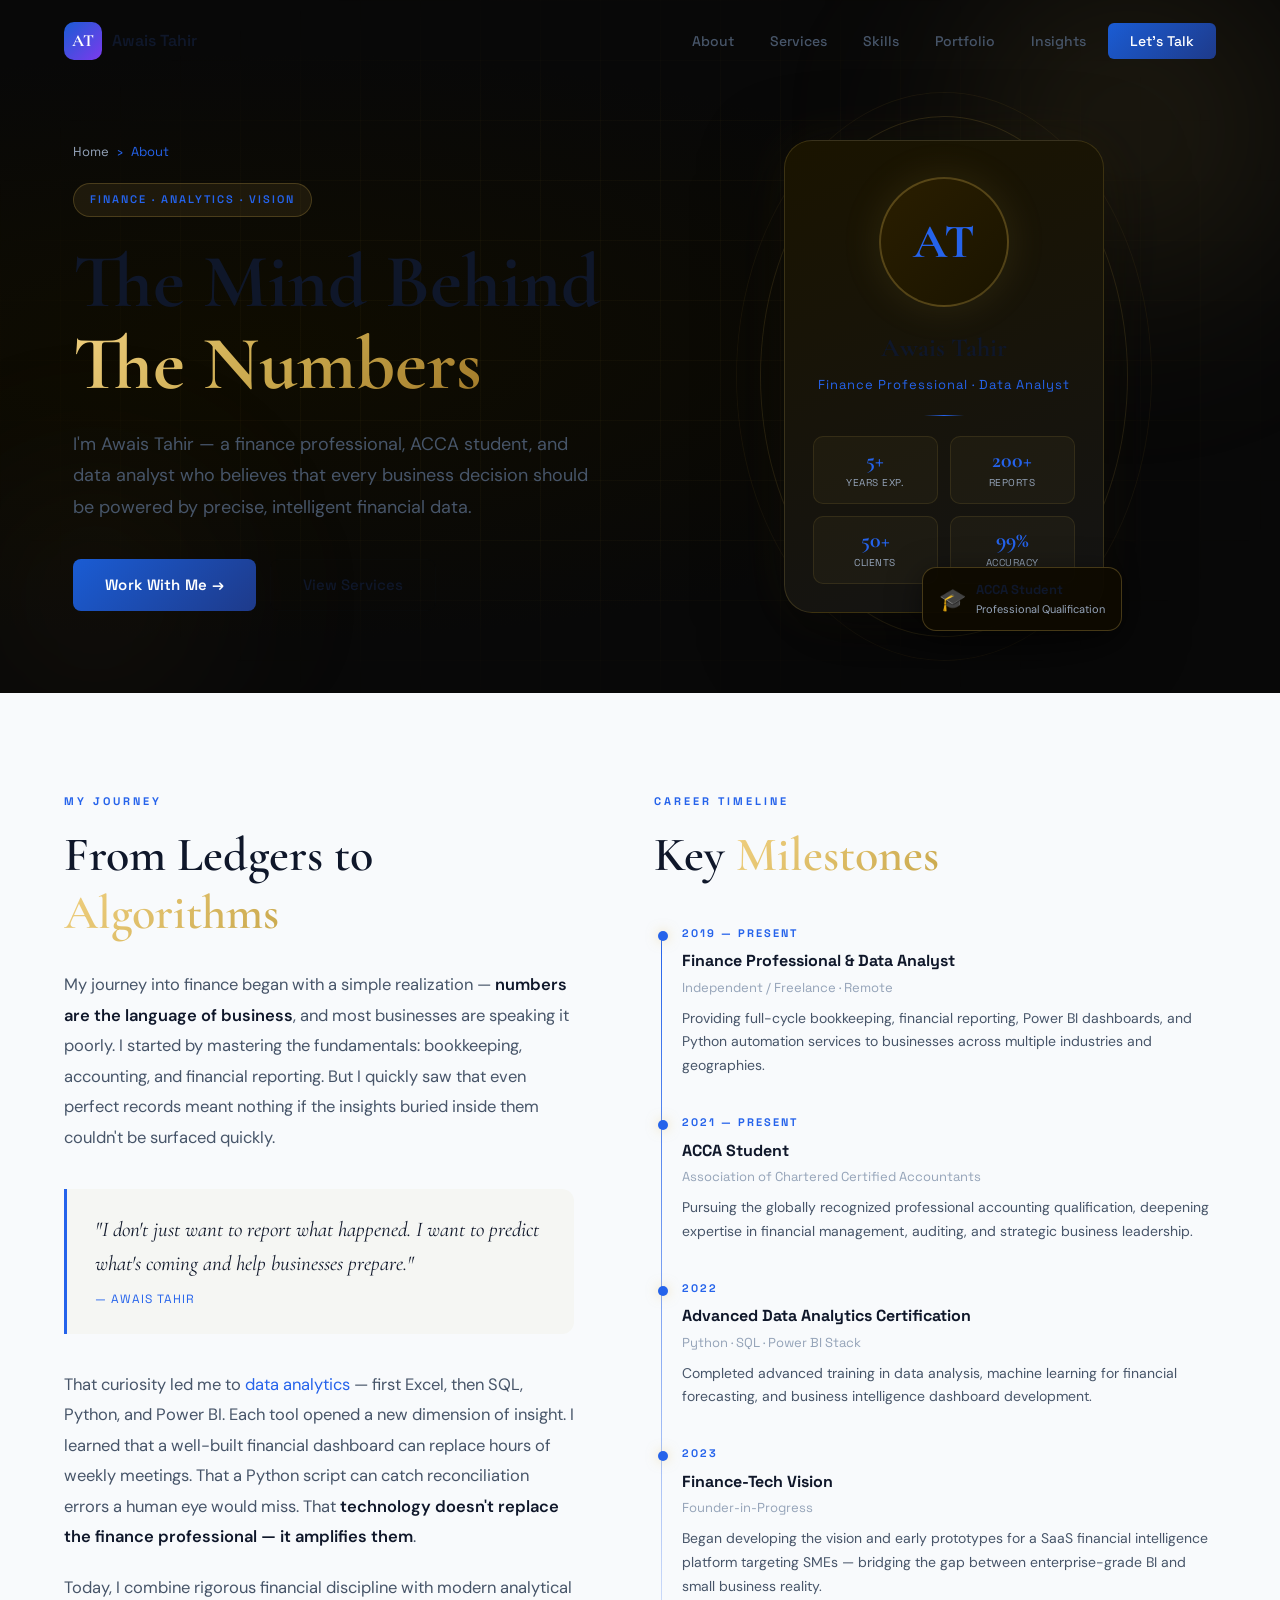
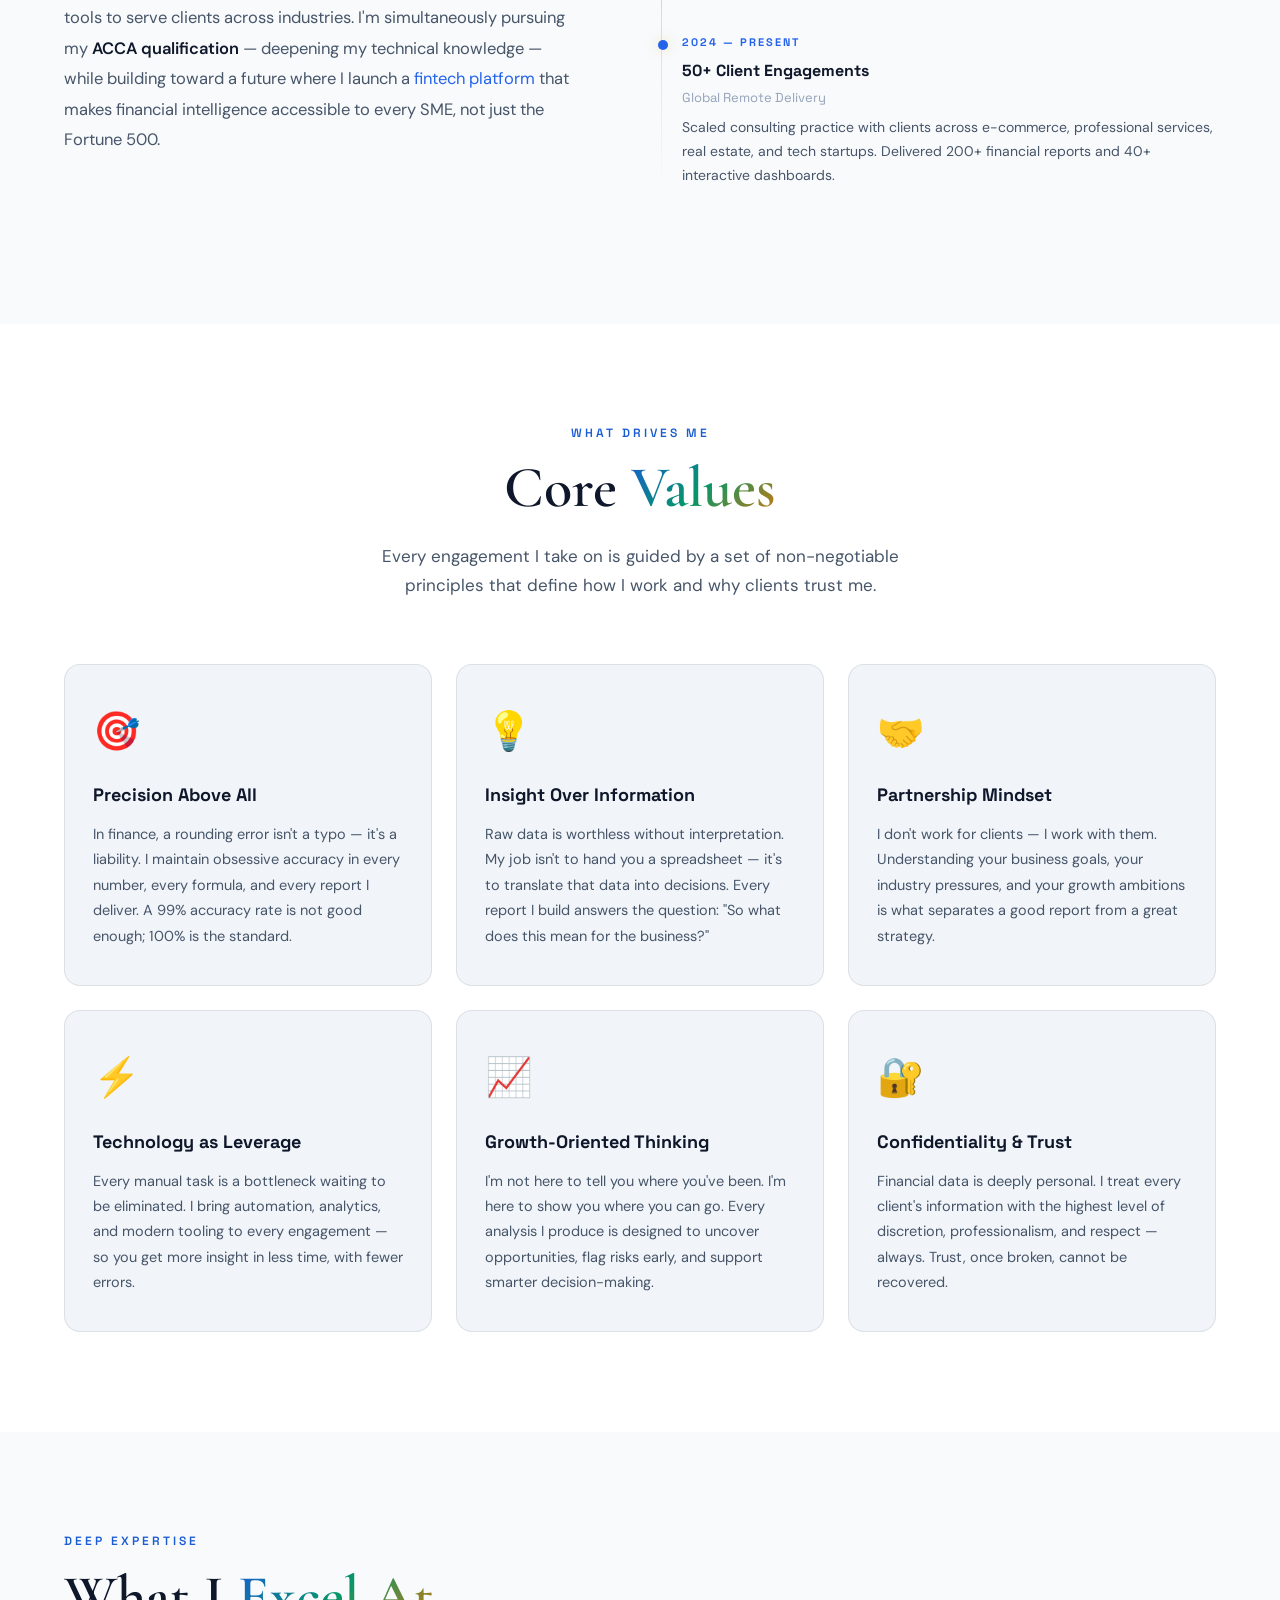
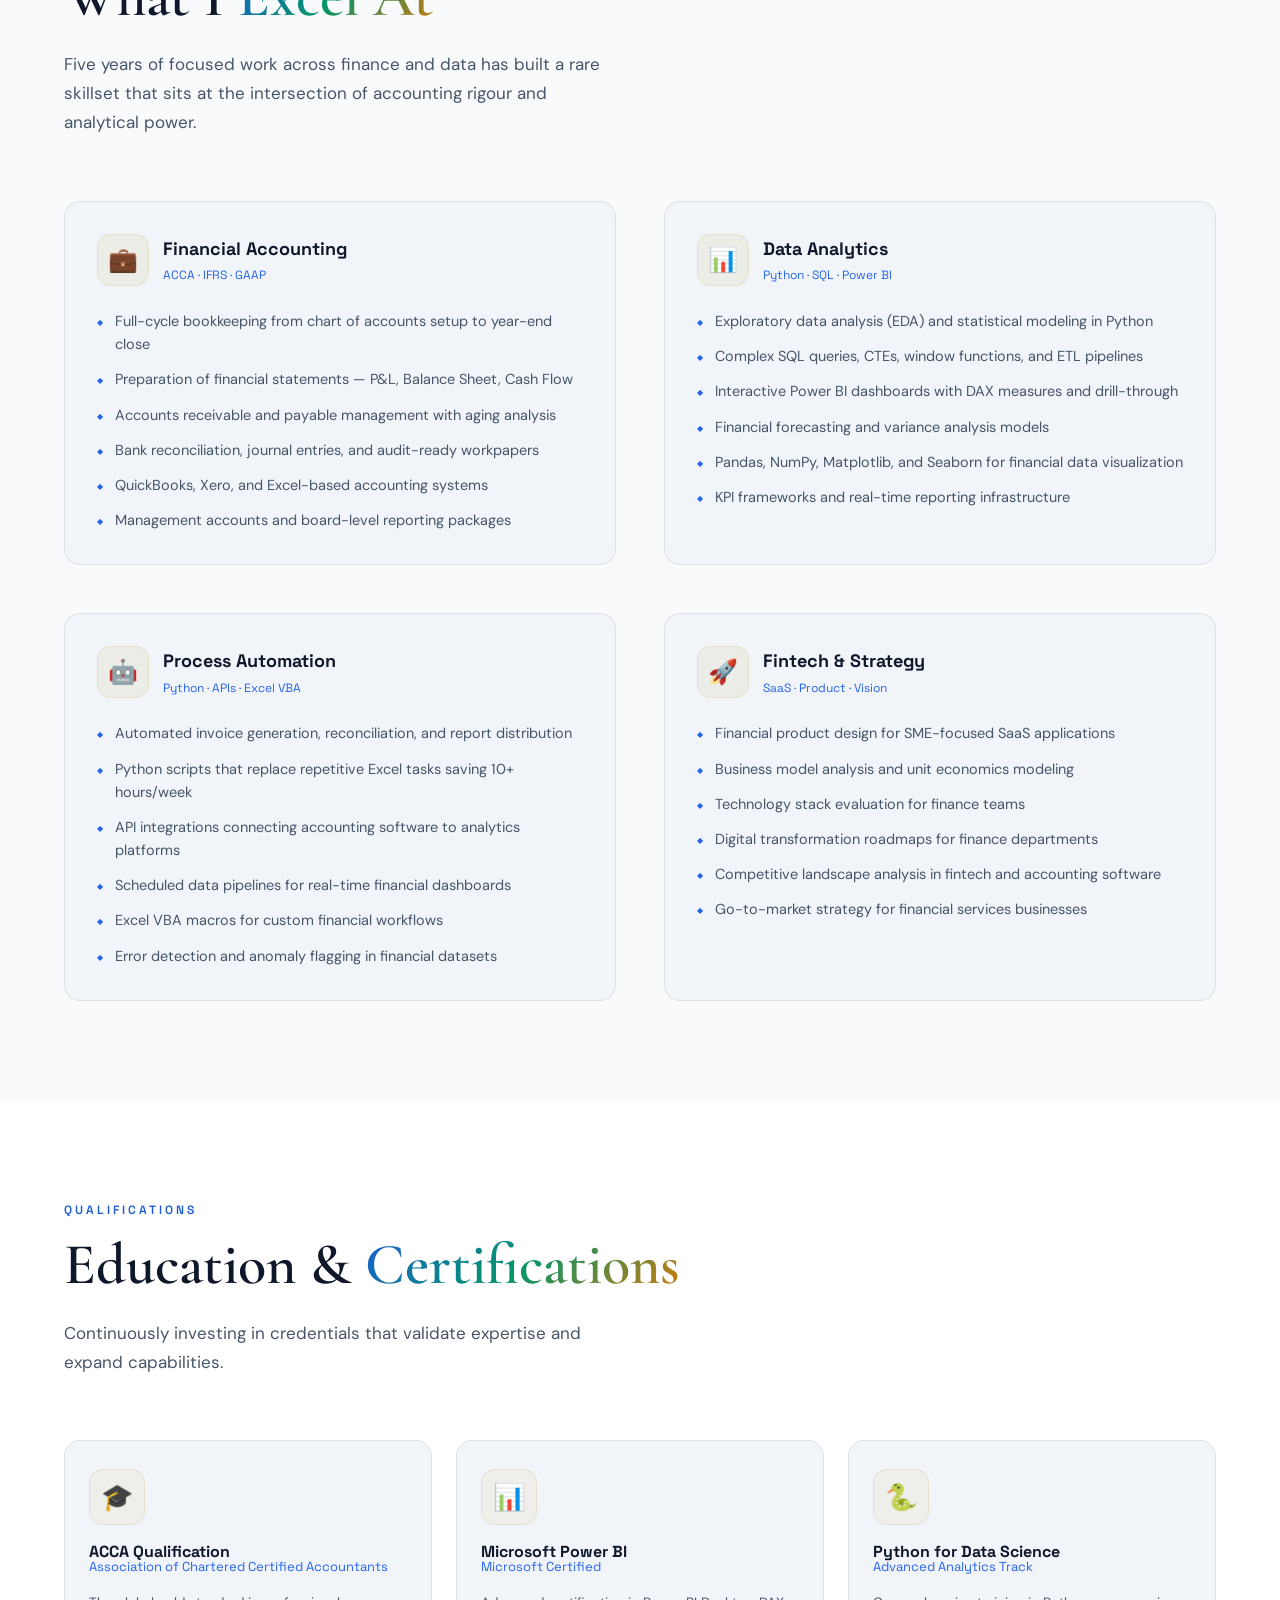
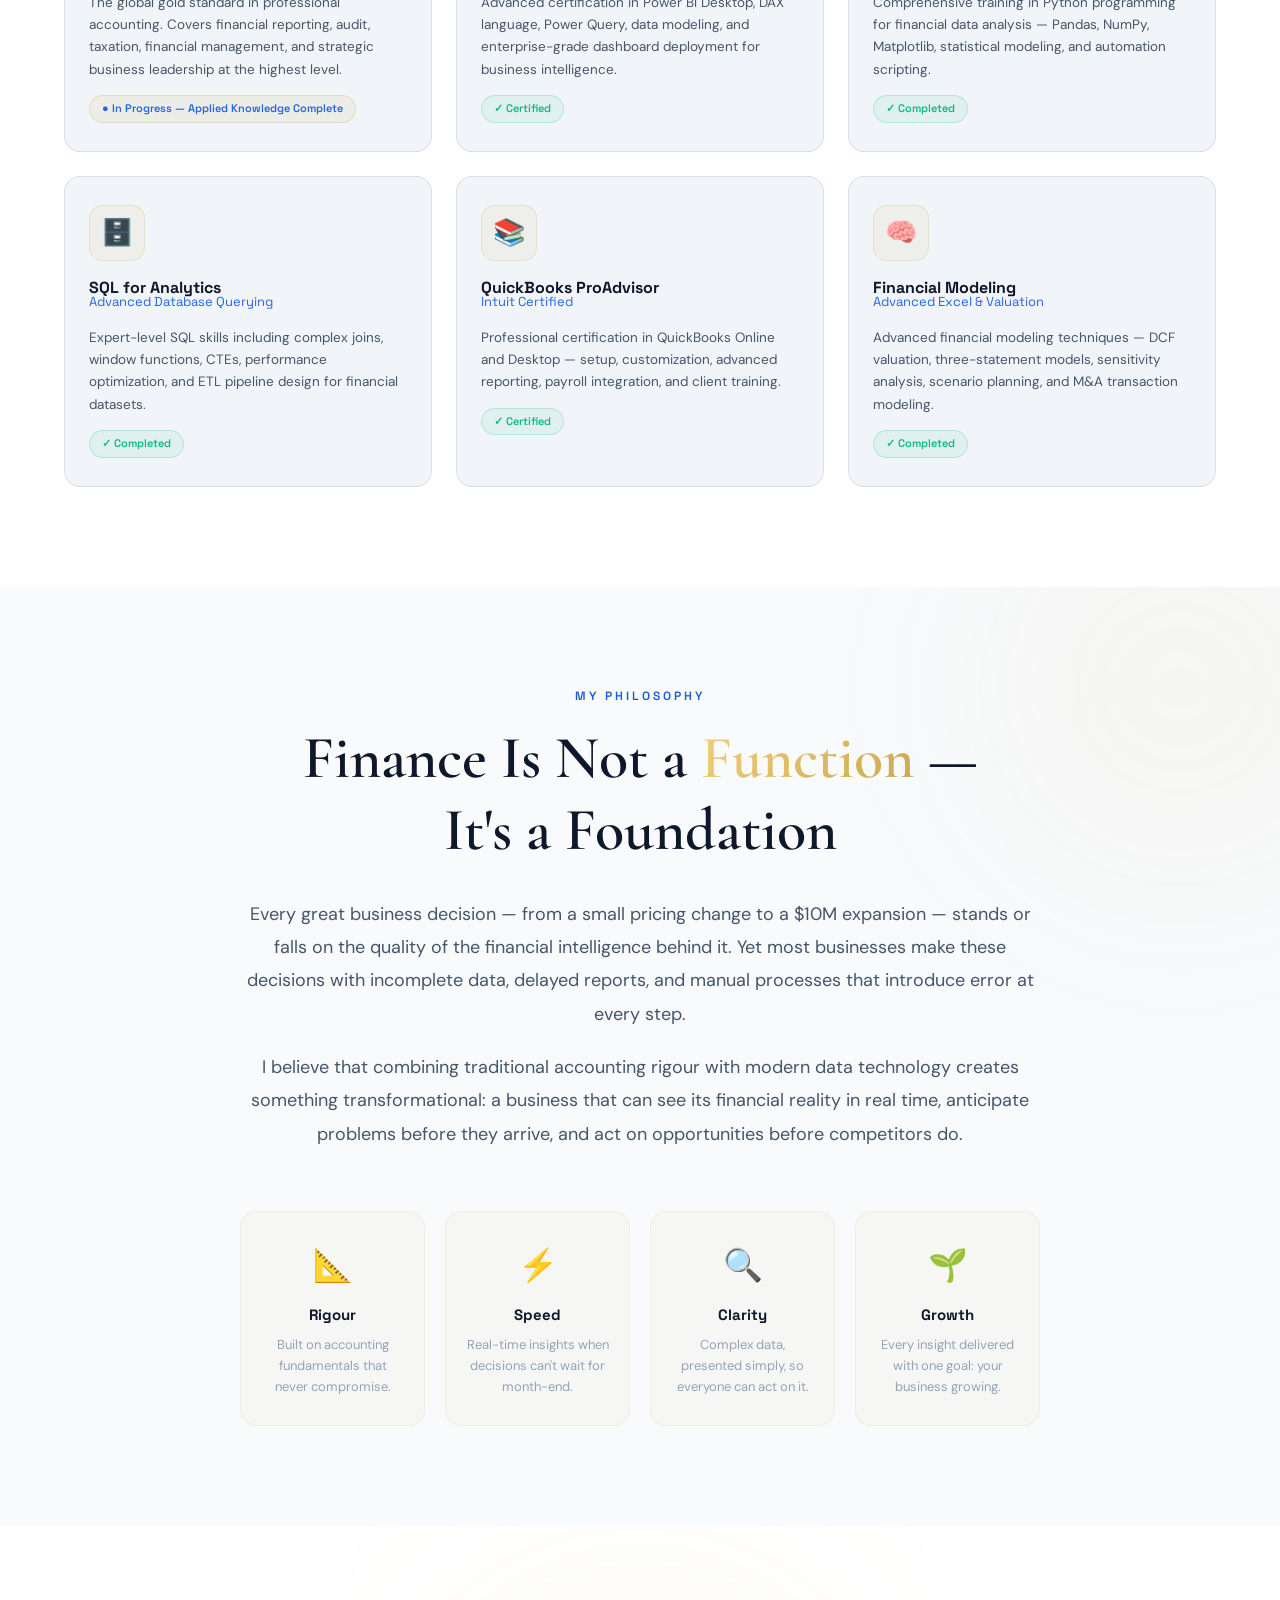
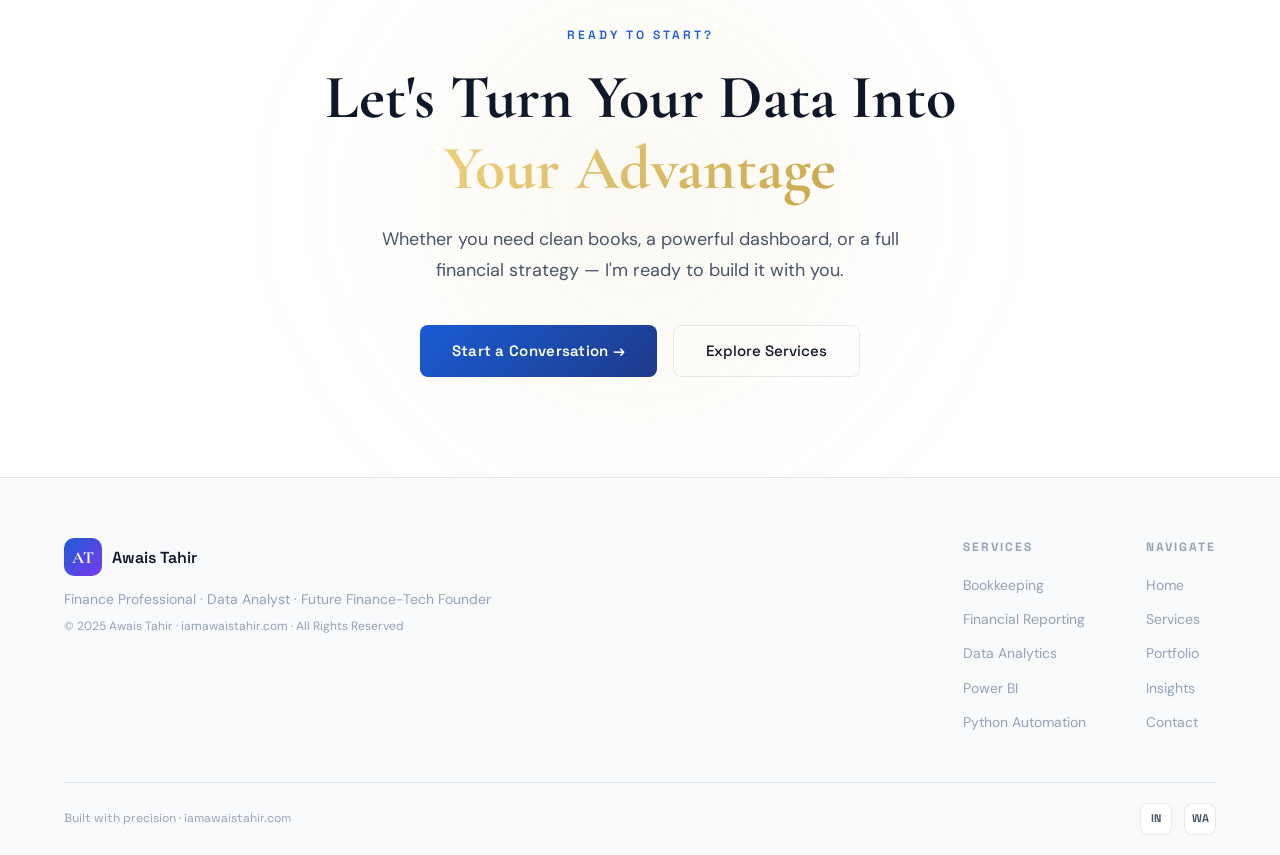
==== commit 9a5672a3: "Update navigation links in about.html" ====
--- a/about.html
+++ b/about.html
@@ -619,9 +619,9 @@
     </a>
     <ul class="nav-links">
       <li><a href="index.html#about" class="active-link">About</a></li>
-      <li><a href="index.html#services">Services</a></li>
+      <li><a href="services.html">Services</a></li>
       <li><a href="index.html#skills">Skills</a></li>
-      <li><a href="index.html#portfolio">Portfolio</a></li>
+      <li><a href="portfolio.html">Portfolio</a></li>
       <li><a href="index.html#blog">Insights</a></li>
       <li><a href="index.html#contact" class="nav-cta">Let's Talk</a></li>
     </ul>
@@ -635,9 +635,9 @@
 <div class="mobile-menu" id="mobileMenu">
   <ul>
     <li><a href="index.html" onclick="closeMobile()">Home</a></li>
-    <li><a href="index.html#services" onclick="closeMobile()">Services</a></li>
+    <li><a href="services.html" onclick="closeMobile()">Services</a></li>
     <li><a href="index.html#skills" onclick="closeMobile()">Skills</a></li>
-    <li><a href="index.html#portfolio" onclick="closeMobile()">Portfolio</a></li>
+    <li><a href="portfolio.html" onclick="closeMobile()">Portfolio</a></li>
     <li><a href="index.html#blog" onclick="closeMobile()">Insights</a></li>
     <li><a href="index.html#contact" onclick="closeMobile()">Contact</a></li>
   </ul>
@@ -1083,8 +1083,8 @@
         <div class="fl-col">
           <div class="fl-title">Navigate</div>
           <a href="index.html">Home</a>
-          <a href="about.html">About</a>
-          <a href="index.html#portfolio">Portfolio</a>
+          <a href="services.html">Services</a>
+          <a href="portfolio.html">Portfolio</a>
           <a href="index.html#blog">Insights</a>
           <a href="index.html#contact">Contact</a>
         </div>
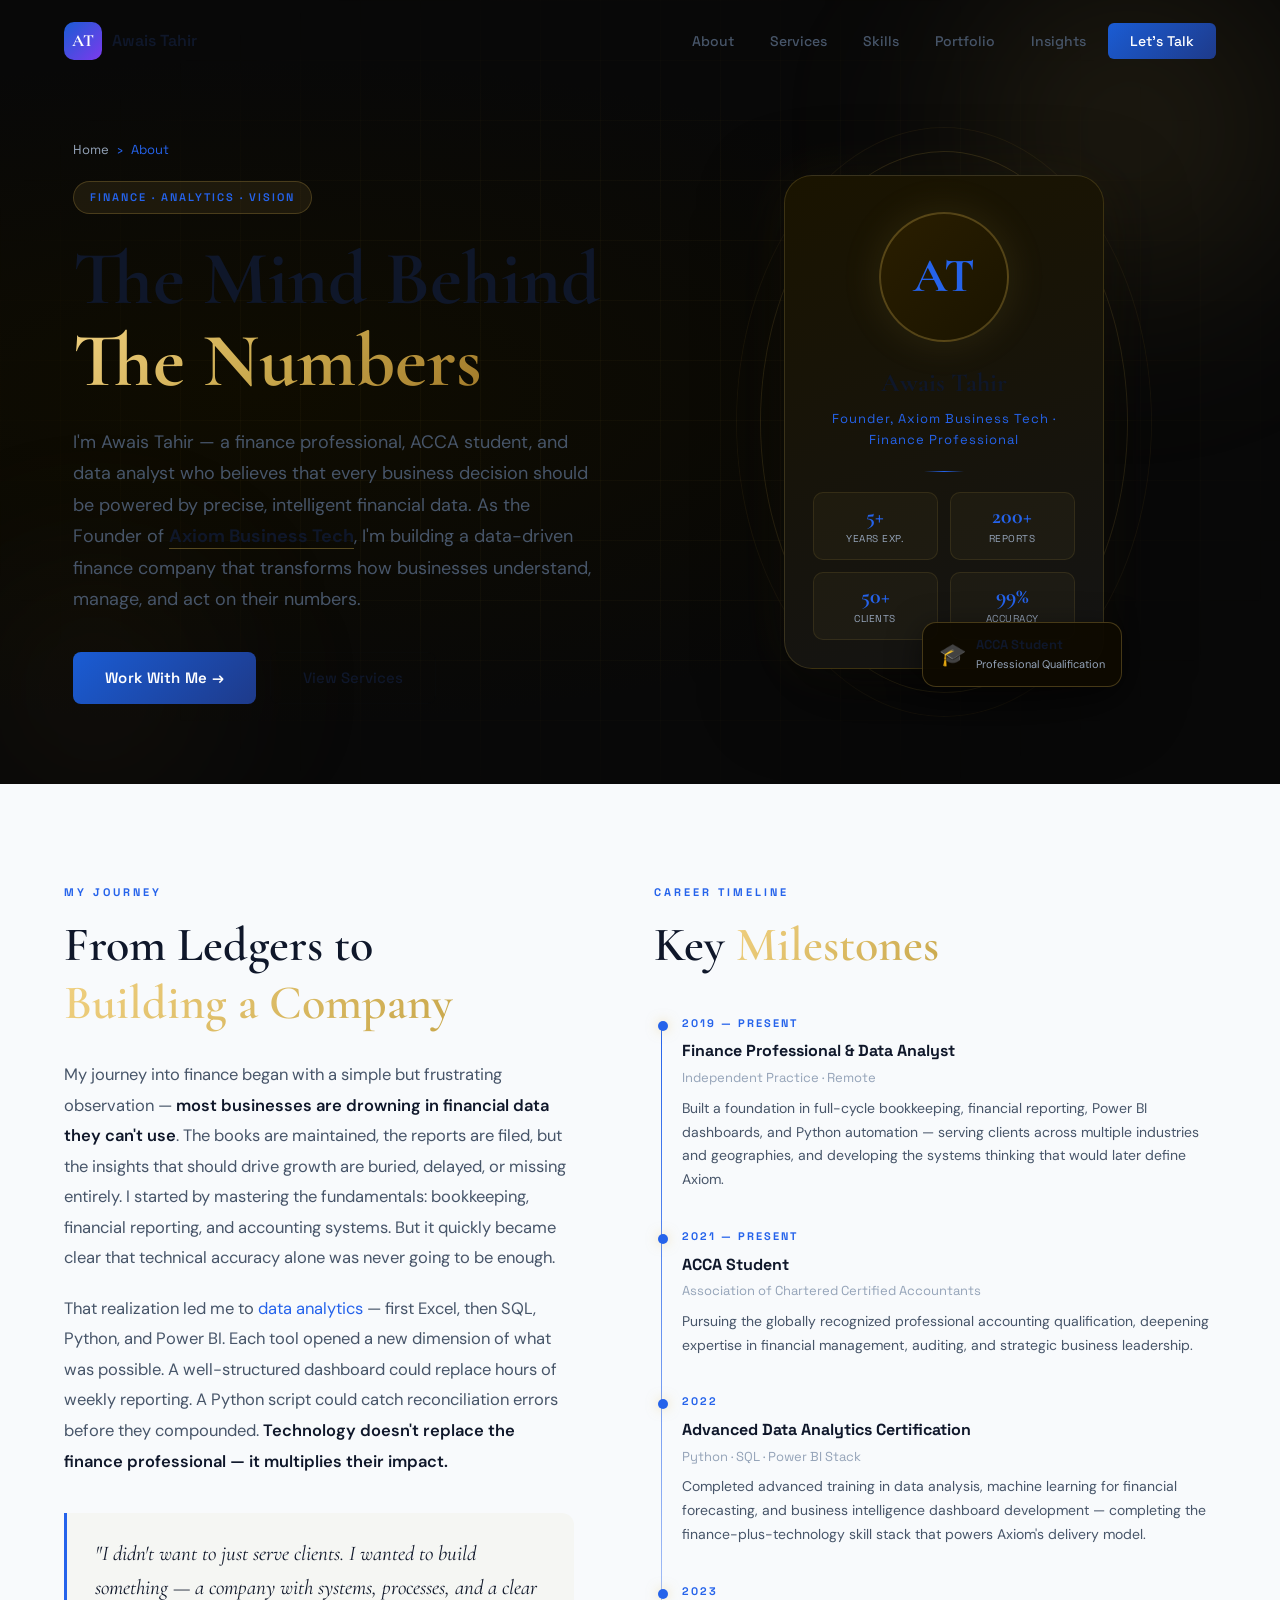
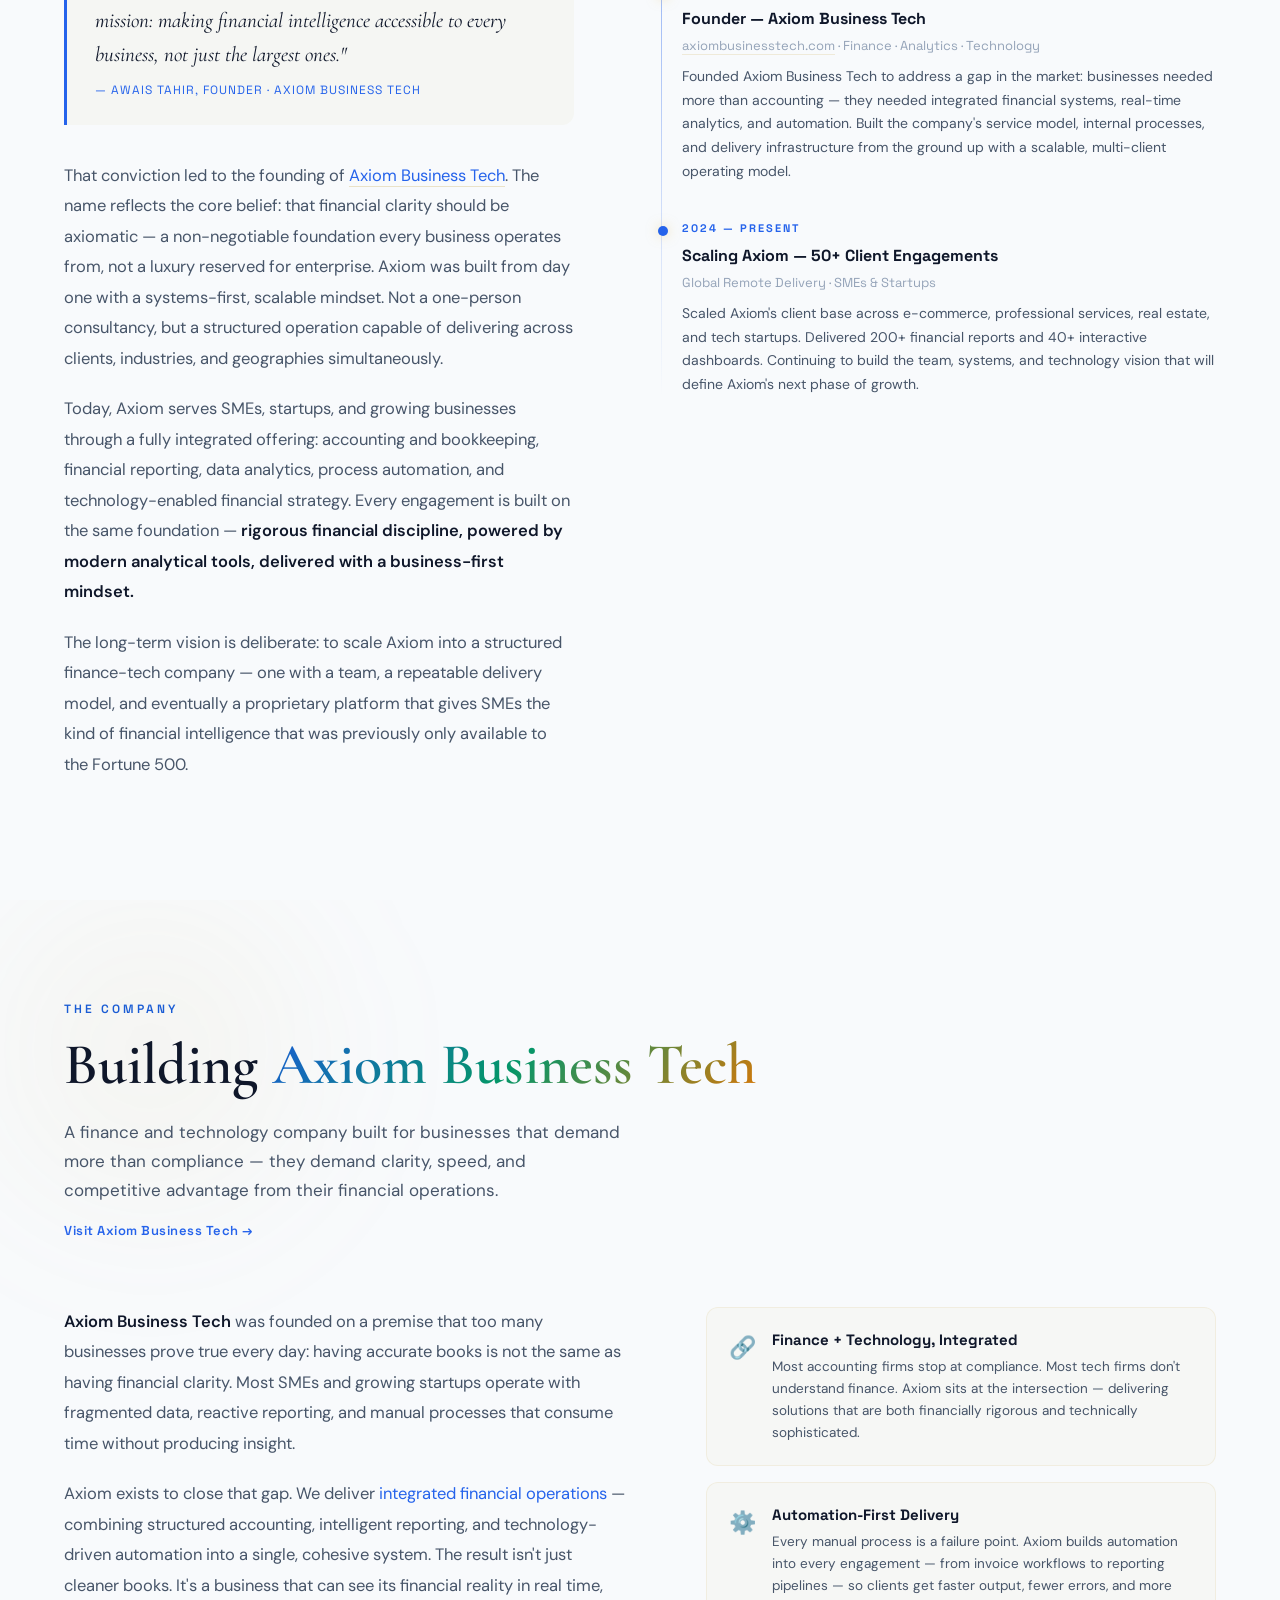
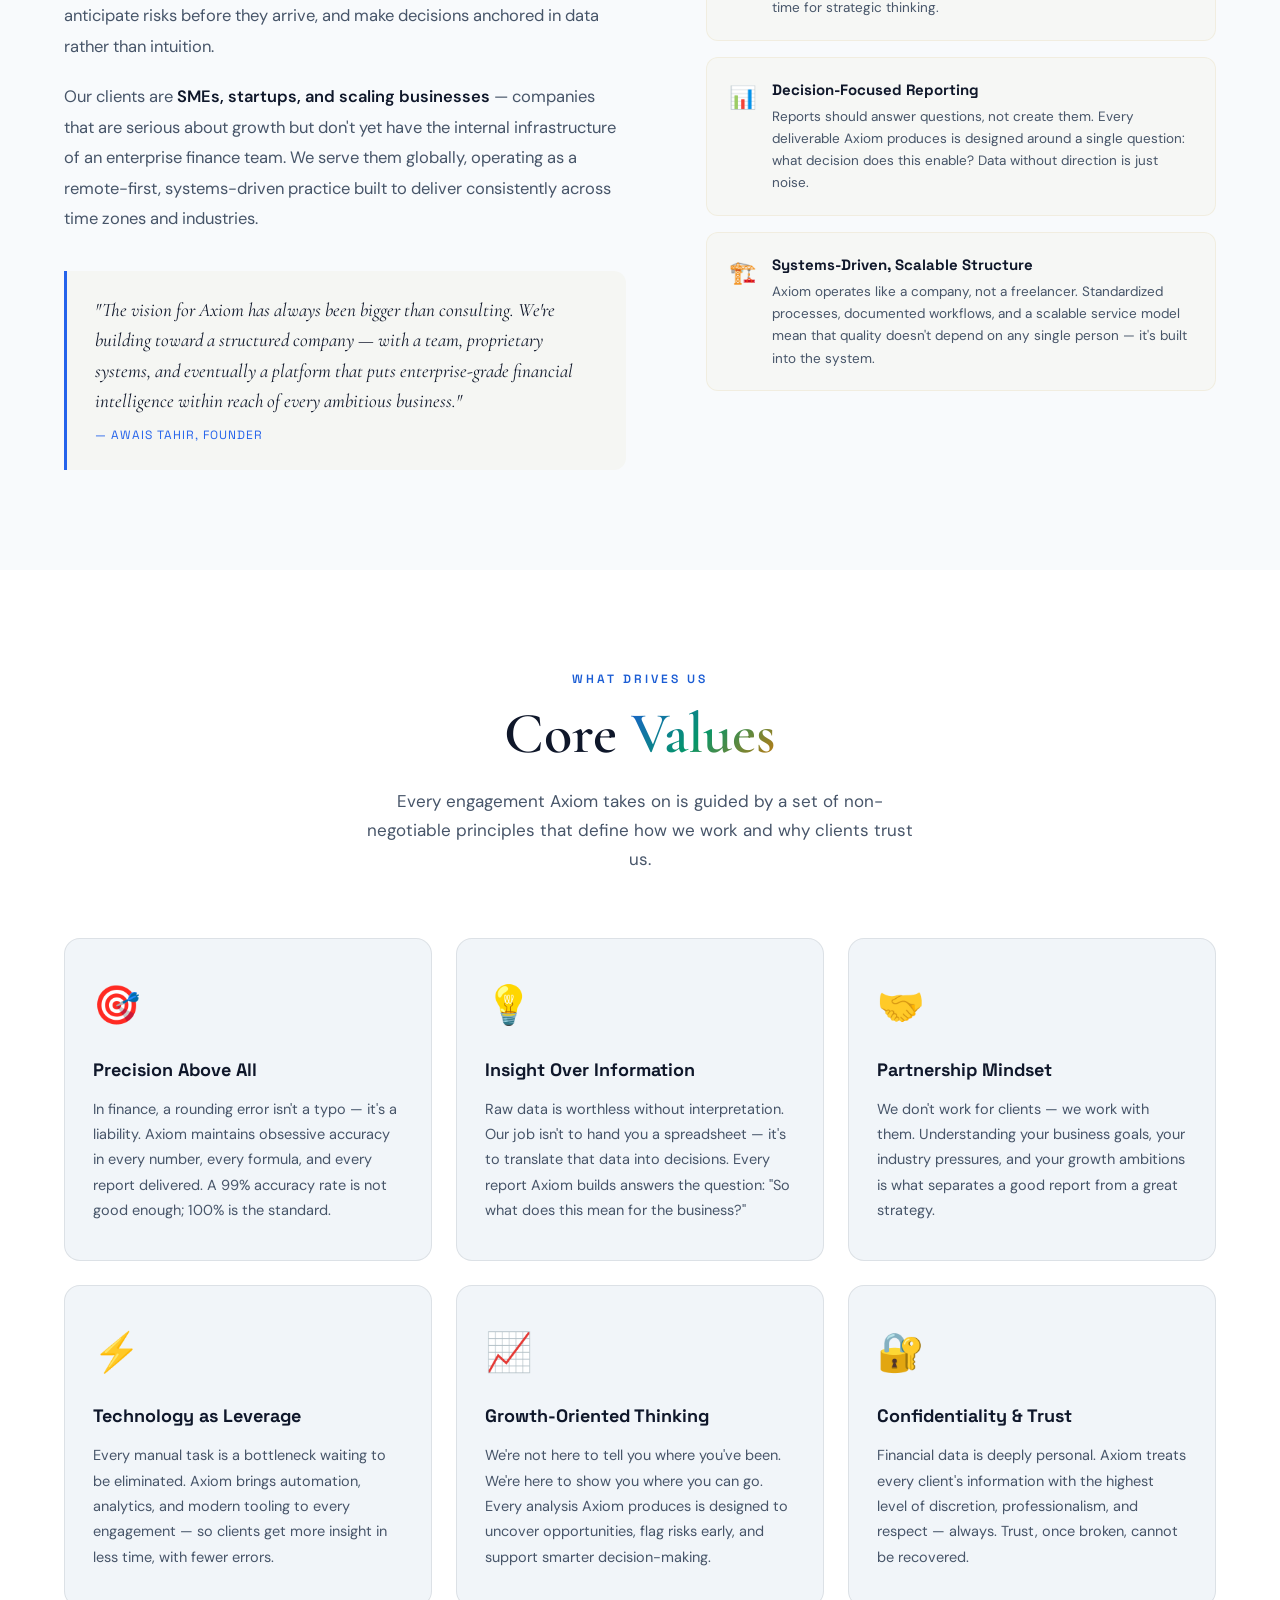
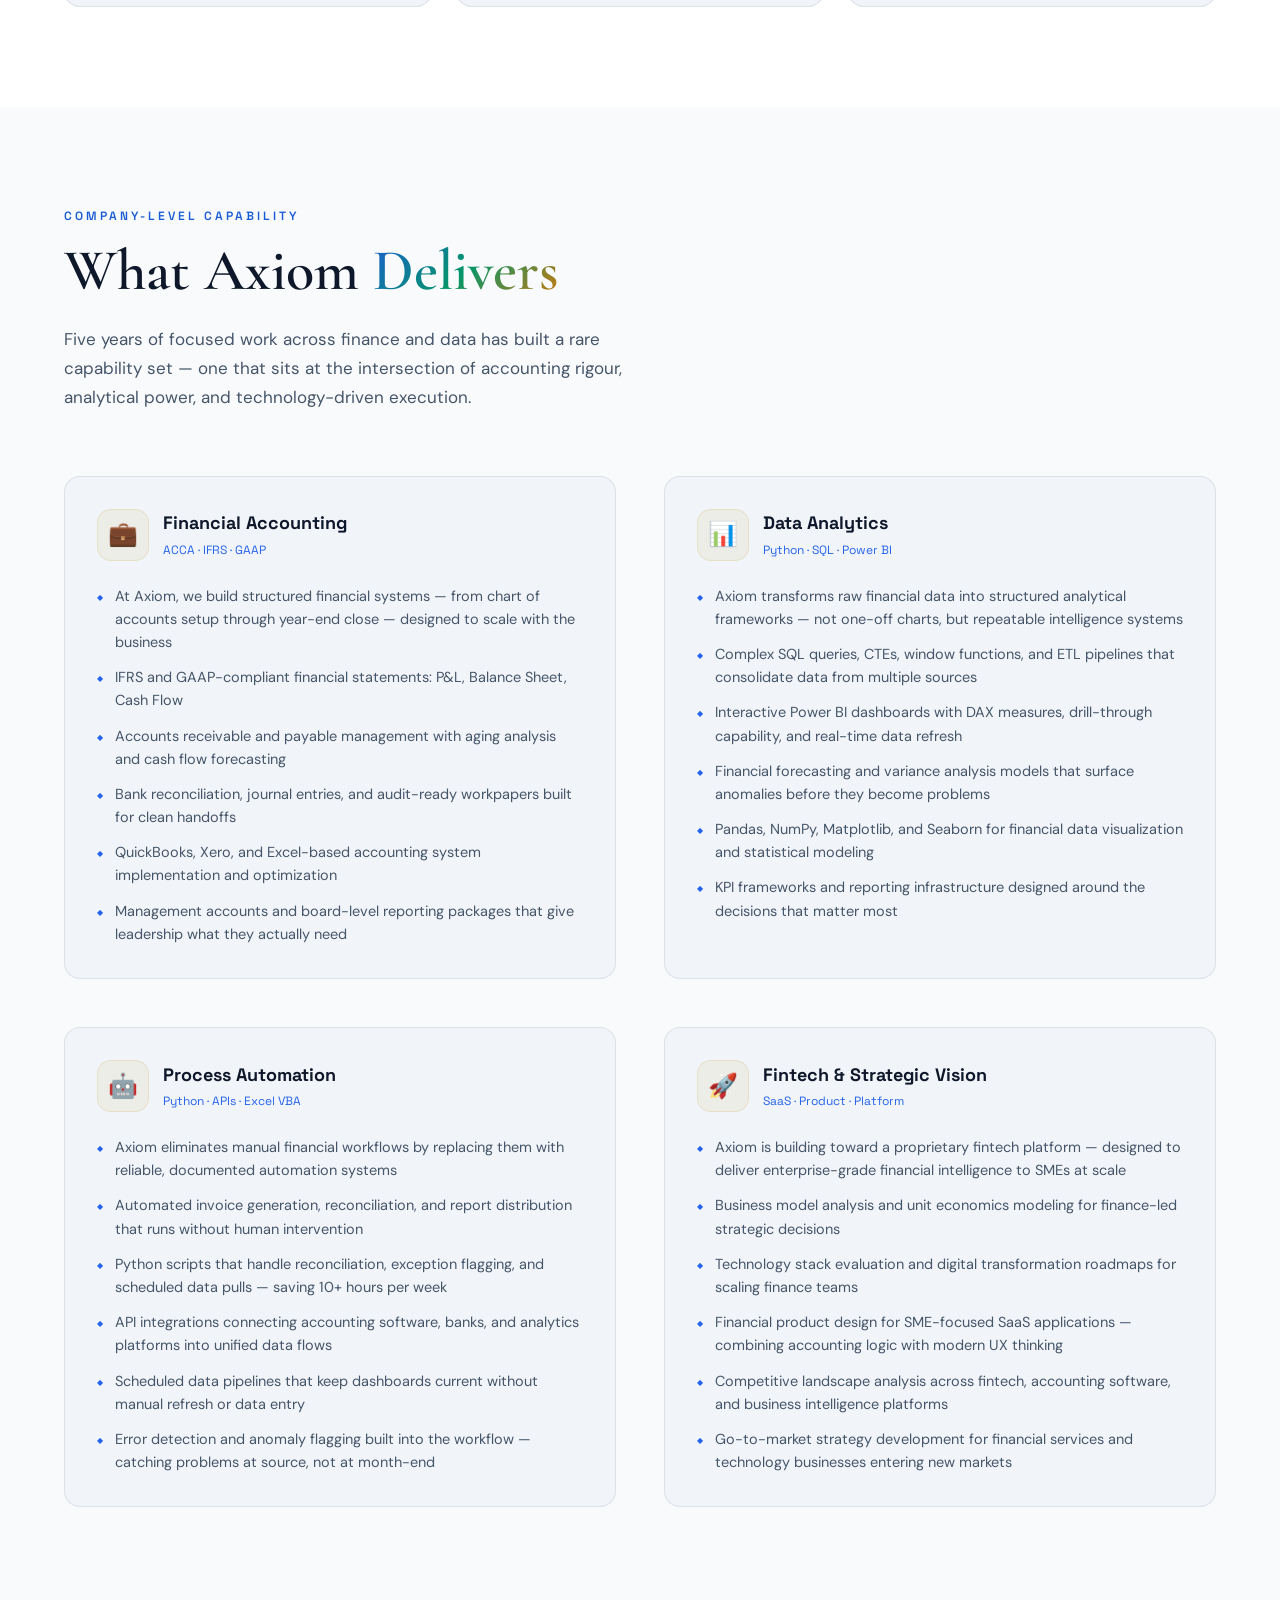
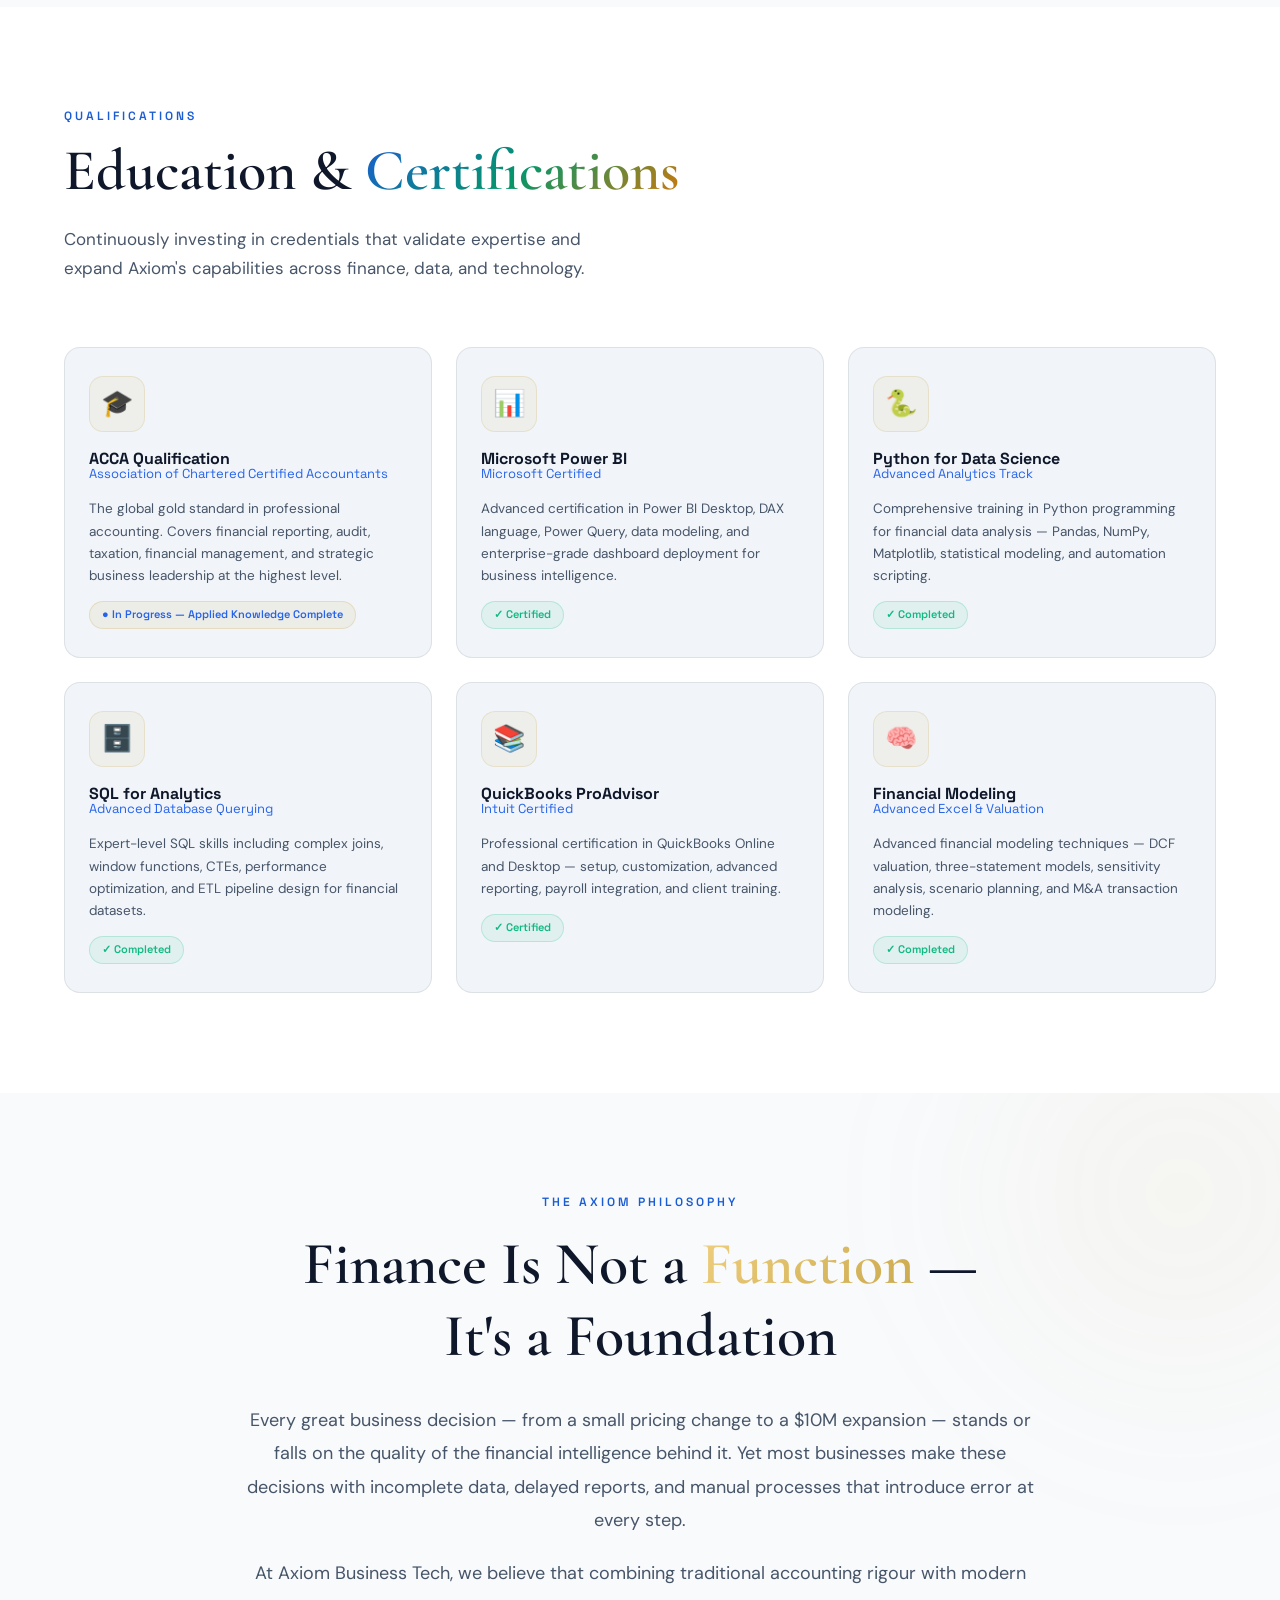
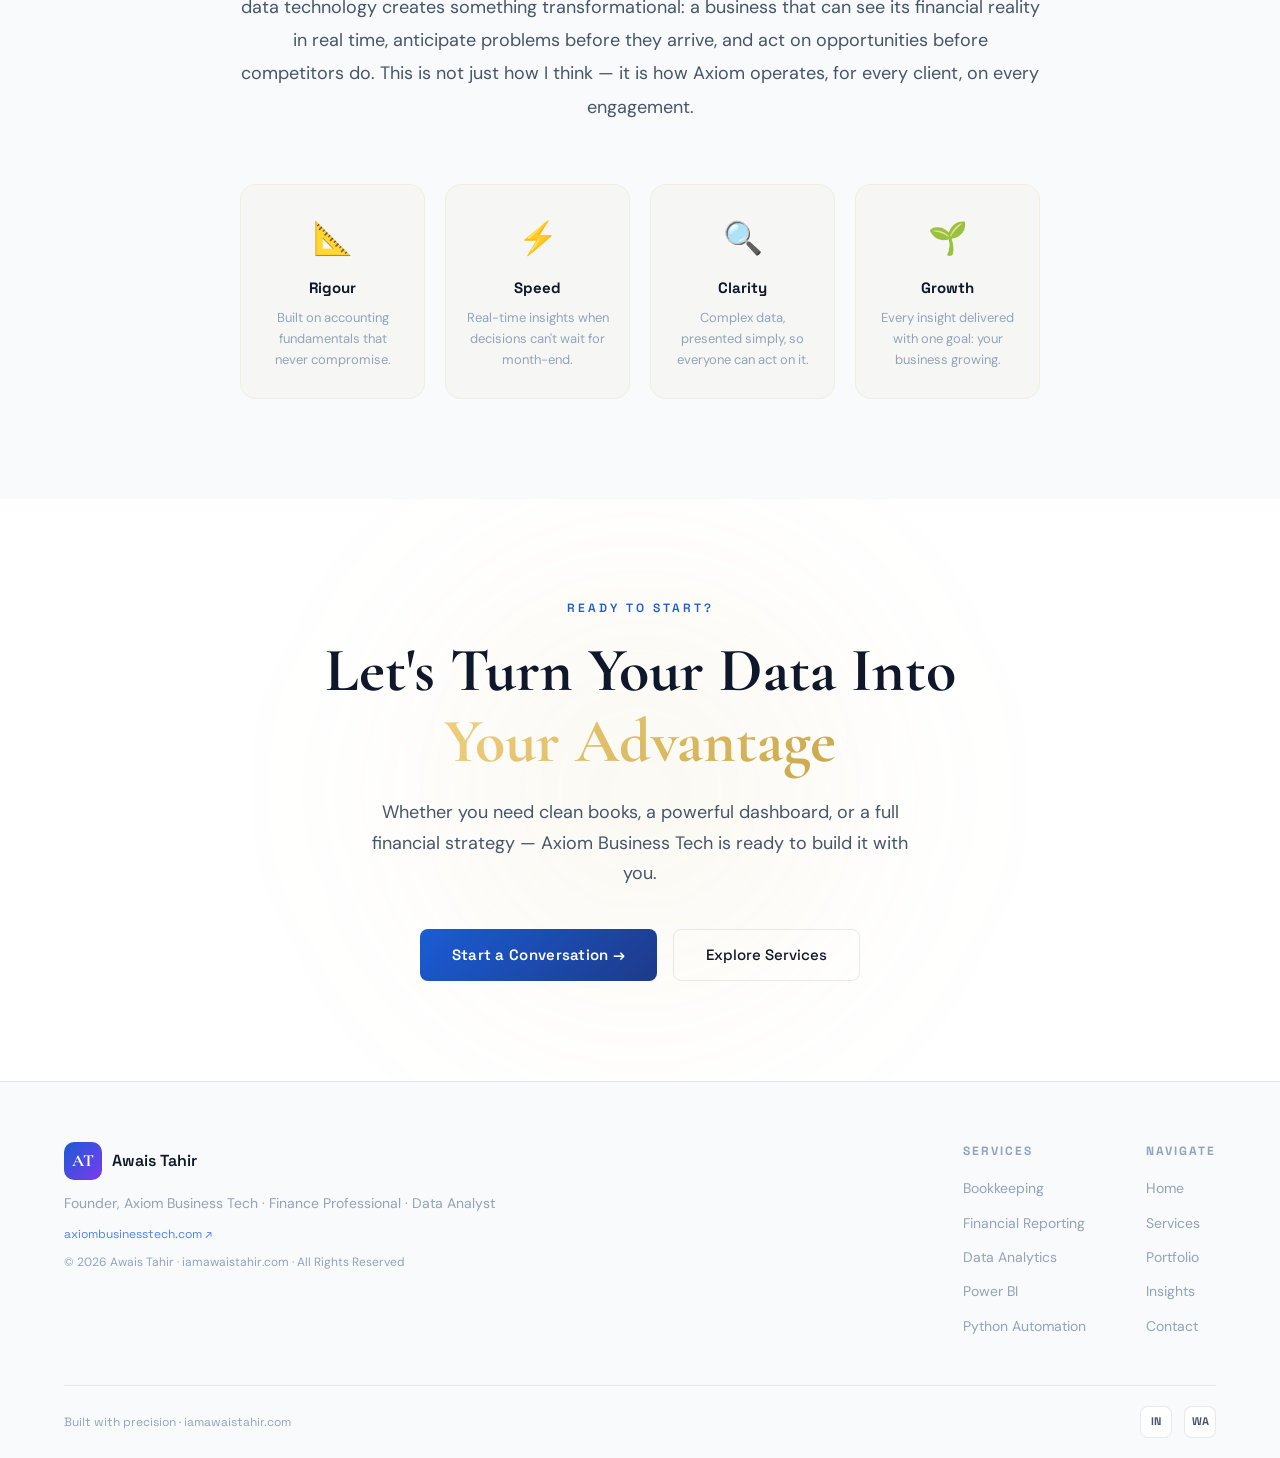
==== commit fd0145a3: "Revise About page for Axiom Business Tech branding Updated the title and meta description for the Ab" ====
--- a/about.html
+++ b/about.html
@@ -1,14 +1,24 @@
 <!DOCTYPE html>
 <html lang="en">
 <head>
+  <!-- Google tag (gtag.js) -->
+<script async src="https://www.googletagmanager.com/gtag/js?id=G-KKZN3L73HQ"></script>
+<script>
+  window.dataLayer = window.dataLayer || [];
+  function gtag(){dataLayer.push(arguments);}
+  gtag('js', new Date());
+
+  gtag('config', 'G-KKZN3L73HQ');
+</script>
   <meta charset="UTF-8" />
   <meta name="viewport" content="width=device-width, initial-scale=1.0" />
-  <title>About Awais Tahir | Finance Professional & Data Analyst</title>
-  <meta name="description" content="Learn about Awais Tahir — ACCA student, finance professional, data analyst and future fintech founder with 5+ years of experience transforming financial data into business growth." />
+  <title>About Awais Tahir | Founder, Axiom Business Tech | Finance & Data Analytics</title>
+  <meta name="description" content="Awais Tahir is the Founder of Axiom Business Tech — a finance and technology company delivering accounting, data analytics, and automation solutions to SMEs and startups worldwide. ACCA student, 5+ years experience." />
   <meta name="author" content="Awais Tahir" />
   <link rel="canonical" href="https://iamawaistahir.com/about.html" />
   <link rel="preconnect" href="https://fonts.googleapis.com" />
   <link rel="preconnect" href="https://fonts.gstatic.com" crossorigin />
+  <link rel="icon" href="/favicon.svg" type="image/svg+xml">
   <link href="https://fonts.googleapis.com/css2?family=Cormorant+Garamond:wght@300;400;500;600;700&family=DM+Sans:wght@300;400;500;600&family=Space+Grotesk:wght@400;500;600;700&display=swap" rel="stylesheet" />
   <link rel="stylesheet" href="style.css" />
   <style>
@@ -370,6 +380,81 @@
     }
     .value-desc { font-size: 14.5px; color: var(--text-2); line-height: 1.75; }
 
+    /* ── Axiom section ── */
+    .axiom-section { padding: 100px 0; background: var(--navy-2); position: relative; overflow: hidden; }
+    .axiom-orb {
+      position: absolute;
+      width: 500px; height: 500px;
+      top: -100px; left: -100px;
+      background: radial-gradient(circle, rgba(201,168,76,.07) 0%, transparent 70%);
+      pointer-events: none;
+      border-radius: 50%;
+      filter: blur(60px);
+    }
+    .axiom-inner { position: relative; z-index: 2; }
+    .axiom-grid {
+      display: grid;
+      grid-template-columns: 1.1fr 1fr;
+      gap: 80px;
+      align-items: start;
+      margin-top: 56px;
+    }
+    .axiom-body {
+      font-size: 16.5px;
+      color: var(--text-2);
+      line-height: 1.85;
+      margin-bottom: 20px;
+    }
+    .axiom-body strong { color: var(--text-1); font-weight: 600; }
+    .axiom-body em { color: var(--blue-light); font-style: normal; }
+    .axiom-differentiators {
+      display: flex;
+      flex-direction: column;
+      gap: 16px;
+    }
+    .axiom-diff-item {
+      display: flex;
+      align-items: flex-start;
+      gap: 16px;
+      padding: 20px 22px;
+      background: rgba(201,168,76,.04);
+      border: 1px solid rgba(201,168,76,.12);
+      border-radius: 12px;
+    }
+    .axiom-diff-icon { font-size: 22px; flex-shrink: 0; margin-top: 2px; }
+    .axiom-diff-title {
+      font-family: var(--font-ui);
+      font-size: 15px;
+      font-weight: 700;
+      color: var(--text-1);
+      margin-bottom: 4px;
+    }
+    .axiom-diff-desc { font-size: 13.5px; color: var(--text-2); line-height: 1.65; }
+    .axiom-forward {
+      margin-top: 36px;
+      padding: 24px 28px;
+      background: rgba(201,168,76,.05);
+      border-left: 3px solid var(--blue-light);
+      border-radius: 0 12px 12px 0;
+    }
+    .axiom-forward p {
+      font-family: var(--font-display);
+      font-size: 19px;
+      font-style: italic;
+      color: var(--text-1);
+      line-height: 1.6;
+    }
+    .axiom-forward cite {
+      font-family: var(--font-ui);
+      font-size: 12px;
+      color: var(--blue-light);
+      letter-spacing: 1px;
+      text-transform: uppercase;
+      display: block;
+      margin-top: 10px;
+      font-style: normal;
+    }
+
     /* ── Expertise deep-dive ── */
     .expertise-section { padding: 100px 0; background: var(--navy-2); }
     .expertise-grid {
@@ -597,6 +682,7 @@
       .expertise-grid { grid-template-columns: 1fr; }
       .certs-grid { grid-template-columns: 1fr 1fr; }
       .philosophy-pillars { grid-template-columns: 1fr 1fr; }
+      .axiom-grid { grid-template-columns: 1fr; gap: 48px; }
     }
     @media (max-width: 640px) {
       .about-hero { padding: 120px 0 60px; }
@@ -620,9 +706,9 @@
     <ul class="nav-links">
       <li><a href="index.html#about" class="active-link">About</a></li>
       <li><a href="services.html">Services</a></li>
-      <li><a href="index.html#skills">Skills</a></li>
+      <li><a href="skills.html">Skills</a></li>
       <li><a href="portfolio.html">Portfolio</a></li>
-      <li><a href="index.html#blog">Insights</a></li>
+      <li><a href="inisghts.html">Insights</a></li>
       <li><a href="index.html#contact" class="nav-cta">Let's Talk</a></li>
     </ul>
     <button class="hamburger" id="hamburger" aria-label="Menu">
@@ -636,7 +722,7 @@
   <ul>
     <li><a href="index.html" onclick="closeMobile()">Home</a></li>
     <li><a href="services.html" onclick="closeMobile()">Services</a></li>
-    <li><a href="index.html#skills" onclick="closeMobile()">Skills</a></li>
+    <li><a href="skills.html" onclick="closeMobile()">Skills</a></li>
     <li><a href="portfolio.html" onclick="closeMobile()">Portfolio</a></li>
     <li><a href="index.html#blog" onclick="closeMobile()">Insights</a></li>
     <li><a href="index.html#contact" onclick="closeMobile()">Contact</a></li>
@@ -664,7 +750,7 @@
           <em>The Numbers</em>
         </h1>
         <p class="about-hero-sub reveal-up" style="animation-delay:.3s">
-          I'm Awais Tahir — a finance professional, ACCA student, and data analyst who believes that every business decision should be powered by precise, intelligent financial data.
+          I'm Awais Tahir — a finance professional, ACCA student, and data analyst who believes that every business decision should be powered by precise, intelligent financial data. As the Founder of <strong style="color: var(--text-1);"><a href="https://www.axiombusinesstech.com" target="_blank" rel="noopener" style="color: var(--text-1); text-decoration: none; border-bottom: 1px solid rgba(201,168,76,.4);">Axiom Business Tech</a></strong>, I'm building a data-driven finance company that transforms how businesses understand, manage, and act on their numbers.
         </p>
         <div class="about-hero-actions reveal-up" style="animation-delay:.4s">
           <a href="index.html#contact" class="btn-primary">Work With Me →</a>
@@ -680,7 +766,7 @@
           <div class="about-photo-inner">
             <div class="photo-avatar">AT</div>
             <div class="photo-name">Awais Tahir</div>
-            <div class="photo-role">Finance Professional · Data Analyst</div>
+            <div class="photo-role">Founder, Axiom Business Tech · Finance Professional</div>
             <div class="photo-divider"></div>
             <div class="photo-stats">
               <div class="photo-stat">
@@ -723,23 +809,31 @@
       <!-- Left: story text -->
       <div class="scroll-reveal">
         <div class="story-label">My Journey</div>
-        <h2 class="story-title">From Ledgers to<br/><em>Algorithms</em></h2>
+        <h2 class="story-title">From Ledgers to<br/><em>Building a Company</em></h2>
 
         <p class="story-body">
-          My journey into finance began with a simple realization — <strong>numbers are the language of business</strong>, and most businesses are speaking it poorly. I started by mastering the fundamentals: bookkeeping, accounting, and financial reporting. But I quickly saw that even perfect records meant nothing if the insights buried inside them couldn't be surfaced quickly.
+          My journey into finance began with a simple but frustrating observation — <strong>most businesses are drowning in financial data they can't use</strong>. The books are maintained, the reports are filed, but the insights that should drive growth are buried, delayed, or missing entirely. I started by mastering the fundamentals: bookkeeping, financial reporting, and accounting systems. But it quickly became clear that technical accuracy alone was never going to be enough.
         </p>
 
+        <p class="story-body">
+          That realization led me to <em>data analytics</em> — first Excel, then SQL, Python, and Power BI. Each tool opened a new dimension of what was possible. A well-structured dashboard could replace hours of weekly reporting. A Python script could catch reconciliation errors before they compounded. <strong>Technology doesn't replace the finance professional — it multiplies their impact.</strong>
+        </p>
+
         <div class="story-quote">
-          <p>"I don't just want to report what happened. I want to predict what's coming and help businesses prepare."</p>
-          <cite>— Awais Tahir</cite>
+          <p>"I didn't want to just serve clients. I wanted to build something — a company with systems, processes, and a clear mission: making financial intelligence accessible to every business, not just the largest ones."</p>
+          <cite>— Awais Tahir, Founder · Axiom Business Tech</cite>
         </div>
 
         <p class="story-body">
-          That curiosity led me to <em>data analytics</em> — first Excel, then SQL, Python, and Power BI. Each tool opened a new dimension of insight. I learned that a well-built financial dashboard can replace hours of weekly meetings. That a Python script can catch reconciliation errors a human eye would miss. That <strong>technology doesn't replace the finance professional — it amplifies them</strong>.
+          That conviction led to the founding of <a href="https://www.axiombusinesstech.com" target="_blank" rel="noopener" style="color: var(--blue-light); text-decoration: none; border-bottom: 1px solid rgba(201,168,76,.3);">Axiom Business Tech</a>. The name reflects the core belief: that financial clarity should be axiomatic — a non-negotiable foundation every business operates from, not a luxury reserved for enterprise. Axiom was built from day one with a systems-first, scalable mindset. Not a one-person consultancy, but a structured operation capable of delivering across clients, industries, and geographies simultaneously.
         </p>
 
         <p class="story-body">
-          Today, I combine rigorous financial discipline with modern analytical tools to serve clients across industries. I'm simultaneously pursuing my <strong>ACCA qualification</strong> — deepening my technical knowledge — while building toward a future where I launch a <em>fintech platform</em> that makes financial intelligence accessible to every SME, not just the Fortune 500.
+          Today, Axiom serves SMEs, startups, and growing businesses through a fully integrated offering: accounting and bookkeeping, financial reporting, data analytics, process automation, and technology-enabled financial strategy. Every engagement is built on the same foundation — <strong>rigorous financial discipline, powered by modern analytical tools, delivered with a business-first mindset.</strong>
+        </p>
+
+        <p class="story-body">
+          The long-term vision is deliberate: to scale Axiom into a structured finance-tech company — one with a team, a repeatable delivery model, and eventually a proprietary platform that gives SMEs the kind of financial intelligence that was previously only available to the Fortune 500.
         </p>
       </div>
 
@@ -752,8 +846,8 @@
           <div class="timeline-item">
             <div class="tl-year">2019 — Present</div>
             <div class="tl-title">Finance Professional & Data Analyst</div>
-            <div class="tl-org">Independent / Freelance · Remote</div>
-            <div class="tl-desc">Providing full-cycle bookkeeping, financial reporting, Power BI dashboards, and Python automation services to businesses across multiple industries and geographies.</div>
+            <div class="tl-org">Independent Practice · Remote</div>
+            <div class="tl-desc">Built a foundation in full-cycle bookkeeping, financial reporting, Power BI dashboards, and Python automation — serving clients across multiple industries and geographies, and developing the systems thinking that would later define Axiom.</div>
           </div>
 
           <div class="timeline-item">
@@ -767,25 +861,93 @@
             <div class="tl-year">2022</div>
             <div class="tl-title">Advanced Data Analytics Certification</div>
             <div class="tl-org">Python · SQL · Power BI Stack</div>
-            <div class="tl-desc">Completed advanced training in data analysis, machine learning for financial forecasting, and business intelligence dashboard development.</div>
+            <div class="tl-desc">Completed advanced training in data analysis, machine learning for financial forecasting, and business intelligence dashboard development — completing the finance-plus-technology skill stack that powers Axiom's delivery model.</div>
           </div>
 
           <div class="timeline-item">
             <div class="tl-year">2023</div>
-            <div class="tl-title">Finance-Tech Vision</div>
-            <div class="tl-org">Founder-in-Progress</div>
-            <div class="tl-desc">Began developing the vision and early prototypes for a SaaS financial intelligence platform targeting SMEs — bridging the gap between enterprise-grade BI and small business reality.</div>
+            <div class="tl-title">Founder — Axiom Business Tech</div>
+            <div class="tl-org"><a href="https://www.axiombusinesstech.com" target="_blank" rel="noopener" style="color: var(--text-3); text-decoration: none; border-bottom: 1px solid rgba(201,168,76,.2);">axiombusinesstech.com</a> · Finance · Analytics · Technology</div>
+            <div class="tl-desc">Founded Axiom Business Tech to address a gap in the market: businesses needed more than accounting — they needed integrated financial systems, real-time analytics, and automation. Built the company's service model, internal processes, and delivery infrastructure from the ground up with a scalable, multi-client operating model.</div>
           </div>
 
           <div class="timeline-item">
             <div class="tl-year">2024 — Present</div>
-            <div class="tl-title">50+ Client Engagements</div>
-            <div class="tl-org">Global Remote Delivery</div>
-            <div class="tl-desc">Scaled consulting practice with clients across e-commerce, professional services, real estate, and tech startups. Delivered 200+ financial reports and 40+ interactive dashboards.</div>
+            <div class="tl-title">Scaling Axiom — 50+ Client Engagements</div>
+            <div class="tl-org">Global Remote Delivery · SMEs & Startups</div>
+            <div class="tl-desc">Scaled Axiom's client base across e-commerce, professional services, real estate, and tech startups. Delivered 200+ financial reports and 40+ interactive dashboards. Continuing to build the team, systems, and technology vision that will define Axiom's next phase of growth.</div>
           </div>
         </div>
       </div>
 
+    </div>
+  </div>
+</section>
+
+<!-- ═══════════════════════ BUILDING AXIOM BUSINESS TECH ═══════════════════════ -->
+<section class="axiom-section">
+  <div class="axiom-orb"></div>
+  <div class="container">
+    <div class="axiom-inner">
+      <div class="section-header scroll-reveal">
+        <div class="section-label">The Company</div>
+        <h2 class="section-title">Building <span class="gradient-text">Axiom Business Tech</span></h2>
+        <p class="section-desc">A finance and technology company built for businesses that demand more than compliance — they demand clarity, speed, and competitive advantage from their financial operations.</p>
+        <a href="https://www.axiombusinesstech.com" target="_blank" rel="noopener" style="display:inline-flex; align-items:center; gap:6px; margin-top:16px; font-family:var(--font-ui); font-size:13px; font-weight:600; color:var(--blue-light); text-decoration:none; letter-spacing:.5px;">Visit Axiom Business Tech →</a>
+      </div>
+
+      <div class="axiom-grid">
+        <!-- Left: what Axiom is -->
+        <div class="scroll-reveal">
+          <p class="axiom-body">
+            <strong>Axiom Business Tech</strong> was founded on a premise that too many businesses prove true every day: having accurate books is not the same as having financial clarity. Most SMEs and growing startups operate with fragmented data, reactive reporting, and manual processes that consume time without producing insight.
+          </p>
+          <p class="axiom-body">
+            Axiom exists to close that gap. We deliver <em>integrated financial operations</em> — combining structured accounting, intelligent reporting, and technology-driven automation into a single, cohesive system. The result isn't just cleaner books. It's a business that can see its financial reality in real time, anticipate risks before they arrive, and make decisions anchored in data rather than intuition.
+          </p>
+          <p class="axiom-body">
+            Our clients are <strong>SMEs, startups, and scaling businesses</strong> — companies that are serious about growth but don't yet have the internal infrastructure of an enterprise finance team. We serve them globally, operating as a remote-first, systems-driven practice built to deliver consistently across time zones and industries.
+          </p>
+          <div class="axiom-forward">
+            <p>"The vision for Axiom has always been bigger than consulting. We're building toward a structured company — with a team, proprietary systems, and eventually a platform that puts enterprise-grade financial intelligence within reach of every ambitious business."</p>
+            <cite>— Awais Tahir, Founder</cite>
+          </div>
+        </div>
+
+        <!-- Right: what makes Axiom different -->
+        <div class="scroll-reveal" style="transition-delay:.15s">
+          <div class="axiom-differentiators">
+            <div class="axiom-diff-item">
+              <div class="axiom-diff-icon">🔗</div>
+              <div>
+                <div class="axiom-diff-title">Finance + Technology, Integrated</div>
+                <div class="axiom-diff-desc">Most accounting firms stop at compliance. Most tech firms don't understand finance. Axiom sits at the intersection — delivering solutions that are both financially rigorous and technically sophisticated.</div>
+              </div>
+            </div>
+            <div class="axiom-diff-item">
+              <div class="axiom-diff-icon">⚙️</div>
+              <div>
+                <div class="axiom-diff-title">Automation-First Delivery</div>
+                <div class="axiom-diff-desc">Every manual process is a failure point. Axiom builds automation into every engagement — from invoice workflows to reporting pipelines — so clients get faster output, fewer errors, and more time for strategic thinking.</div>
+              </div>
+            </div>
+            <div class="axiom-diff-item">
+              <div class="axiom-diff-icon">📊</div>
+              <div>
+                <div class="axiom-diff-title">Decision-Focused Reporting</div>
+                <div class="axiom-diff-desc">Reports should answer questions, not create them. Every deliverable Axiom produces is designed around a single question: what decision does this enable? Data without direction is just noise.</div>
+              </div>
+            </div>
+            <div class="axiom-diff-item">
+              <div class="axiom-diff-icon">🏗️</div>
+              <div>
+                <div class="axiom-diff-title">Systems-Driven, Scalable Structure</div>
+                <div class="axiom-diff-desc">Axiom operates like a company, not a freelancer. Standardized processes, documented workflows, and a scalable service model mean that quality doesn't depend on any single person — it's built into the system.</div>
+              </div>
+            </div>
+          </div>
+        </div>
+      </div>
     </div>
   </div>
 </section>
@@ -794,46 +956,46 @@
 <section class="values-section">
   <div class="container">
     <div class="section-header text-center scroll-reveal" style="text-align:center">
-      <div class="section-label">What Drives Me</div>
+      <div class="section-label">What Drives Us</div>
       <h2 class="section-title">Core <span class="gradient-text">Values</span></h2>
-      <p class="section-desc" style="margin: 0 auto;">Every engagement I take on is guided by a set of non-negotiable principles that define how I work and why clients trust me.</p>
+      <p class="section-desc" style="margin: 0 auto;">Every engagement Axiom takes on is guided by a set of non-negotiable principles that define how we work and why clients trust us.</p>
     </div>
 
     <div class="values-grid">
       <div class="value-card scroll-reveal">
         <span class="value-icon">🎯</span>
         <div class="value-title">Precision Above All</div>
-        <p class="value-desc">In finance, a rounding error isn't a typo — it's a liability. I maintain obsessive accuracy in every number, every formula, and every report I deliver. A 99% accuracy rate is not good enough; 100% is the standard.</p>
+        <p class="value-desc">In finance, a rounding error isn't a typo — it's a liability. Axiom maintains obsessive accuracy in every number, every formula, and every report delivered. A 99% accuracy rate is not good enough; 100% is the standard.</p>
       </div>
 
       <div class="value-card scroll-reveal" style="transition-delay:.1s">
         <span class="value-icon">💡</span>
         <div class="value-title">Insight Over Information</div>
-        <p class="value-desc">Raw data is worthless without interpretation. My job isn't to hand you a spreadsheet — it's to translate that data into decisions. Every report I build answers the question: "So what does this mean for the business?"</p>
+        <p class="value-desc">Raw data is worthless without interpretation. Our job isn't to hand you a spreadsheet — it's to translate that data into decisions. Every report Axiom builds answers the question: "So what does this mean for the business?"</p>
       </div>
 
       <div class="value-card scroll-reveal" style="transition-delay:.2s">
         <span class="value-icon">🤝</span>
         <div class="value-title">Partnership Mindset</div>
-        <p class="value-desc">I don't work for clients — I work with them. Understanding your business goals, your industry pressures, and your growth ambitions is what separates a good report from a great strategy.</p>
+        <p class="value-desc">We don't work for clients — we work with them. Understanding your business goals, your industry pressures, and your growth ambitions is what separates a good report from a great strategy.</p>
       </div>
 
       <div class="value-card scroll-reveal" style="transition-delay:.3s">
         <span class="value-icon">⚡</span>
         <div class="value-title">Technology as Leverage</div>
-        <p class="value-desc">Every manual task is a bottleneck waiting to be eliminated. I bring automation, analytics, and modern tooling to every engagement — so you get more insight in less time, with fewer errors.</p>
+        <p class="value-desc">Every manual task is a bottleneck waiting to be eliminated. Axiom brings automation, analytics, and modern tooling to every engagement — so clients get more insight in less time, with fewer errors.</p>
       </div>
 
       <div class="value-card scroll-reveal" style="transition-delay:.4s">
         <span class="value-icon">📈</span>
         <div class="value-title">Growth-Oriented Thinking</div>
-        <p class="value-desc">I'm not here to tell you where you've been. I'm here to show you where you can go. Every analysis I produce is designed to uncover opportunities, flag risks early, and support smarter decision-making.</p>
+        <p class="value-desc">We're not here to tell you where you've been. We're here to show you where you can go. Every analysis Axiom produces is designed to uncover opportunities, flag risks early, and support smarter decision-making.</p>
       </div>
 
       <div class="value-card scroll-reveal" style="transition-delay:.5s">
         <span class="value-icon">🔐</span>
         <div class="value-title">Confidentiality & Trust</div>
-        <p class="value-desc">Financial data is deeply personal. I treat every client's information with the highest level of discretion, professionalism, and respect — always. Trust, once broken, cannot be recovered.</p>
+        <p class="value-desc">Financial data is deeply personal. Axiom treats every client's information with the highest level of discretion, professionalism, and respect — always. Trust, once broken, cannot be recovered.</p>
       </div>
     </div>
   </div>
@@ -843,9 +1005,9 @@
 <section class="expertise-section">
   <div class="container">
     <div class="section-header scroll-reveal">
-      <div class="section-label">Deep Expertise</div>
-      <h2 class="section-title">What I <span class="gradient-text">Excel At</span></h2>
-      <p class="section-desc">Five years of focused work across finance and data has built a rare skillset that sits at the intersection of accounting rigour and analytical power.</p>
+      <div class="section-label">Company-Level Capability</div>
+      <h2 class="section-title">What Axiom <span class="gradient-text">Delivers</span></h2>
+      <p class="section-desc">Five years of focused work across finance and data has built a rare capability set — one that sits at the intersection of accounting rigour, analytical power, and technology-driven execution.</p>
     </div>
 
     <div class="expertise-grid">
@@ -858,12 +1020,12 @@
           </div>
         </div>
         <ul class="expertise-list">
-          <li>Full-cycle bookkeeping from chart of accounts setup to year-end close</li>
-          <li>Preparation of financial statements — P&L, Balance Sheet, Cash Flow</li>
-          <li>Accounts receivable and payable management with aging analysis</li>
-          <li>Bank reconciliation, journal entries, and audit-ready workpapers</li>
-          <li>QuickBooks, Xero, and Excel-based accounting systems</li>
-          <li>Management accounts and board-level reporting packages</li>
+          <li>At Axiom, we build structured financial systems — from chart of accounts setup through year-end close — designed to scale with the business</li>
+          <li>IFRS and GAAP-compliant financial statements: P&L, Balance Sheet, Cash Flow</li>
+          <li>Accounts receivable and payable management with aging analysis and cash flow forecasting</li>
+          <li>Bank reconciliation, journal entries, and audit-ready workpapers built for clean handoffs</li>
+          <li>QuickBooks, Xero, and Excel-based accounting system implementation and optimization</li>
+          <li>Management accounts and board-level reporting packages that give leadership what they actually need</li>
         </ul>
       </div>
 
@@ -876,12 +1038,12 @@
           </div>
         </div>
         <ul class="expertise-list">
-          <li>Exploratory data analysis (EDA) and statistical modeling in Python</li>
-          <li>Complex SQL queries, CTEs, window functions, and ETL pipelines</li>
-          <li>Interactive Power BI dashboards with DAX measures and drill-through</li>
-          <li>Financial forecasting and variance analysis models</li>
-          <li>Pandas, NumPy, Matplotlib, and Seaborn for financial data visualization</li>
-          <li>KPI frameworks and real-time reporting infrastructure</li>
+          <li>Axiom transforms raw financial data into structured analytical frameworks — not one-off charts, but repeatable intelligence systems</li>
+          <li>Complex SQL queries, CTEs, window functions, and ETL pipelines that consolidate data from multiple sources</li>
+          <li>Interactive Power BI dashboards with DAX measures, drill-through capability, and real-time data refresh</li>
+          <li>Financial forecasting and variance analysis models that surface anomalies before they become problems</li>
+          <li>Pandas, NumPy, Matplotlib, and Seaborn for financial data visualization and statistical modeling</li>
+          <li>KPI frameworks and reporting infrastructure designed around the decisions that matter most</li>
         </ul>
       </div>
 
@@ -894,12 +1056,12 @@
           </div>
         </div>
         <ul class="expertise-list">
-          <li>Automated invoice generation, reconciliation, and report distribution</li>
-          <li>Python scripts that replace repetitive Excel tasks saving 10+ hours/week</li>
-          <li>API integrations connecting accounting software to analytics platforms</li>
-          <li>Scheduled data pipelines for real-time financial dashboards</li>
-          <li>Excel VBA macros for custom financial workflows</li>
-          <li>Error detection and anomaly flagging in financial datasets</li>
+          <li>Axiom eliminates manual financial workflows by replacing them with reliable, documented automation systems</li>
+          <li>Automated invoice generation, reconciliation, and report distribution that runs without human intervention</li>
+          <li>Python scripts that handle reconciliation, exception flagging, and scheduled data pulls — saving 10+ hours per week</li>
+          <li>API integrations connecting accounting software, banks, and analytics platforms into unified data flows</li>
+          <li>Scheduled data pipelines that keep dashboards current without manual refresh or data entry</li>
+          <li>Error detection and anomaly flagging built into the workflow — catching problems at source, not at month-end</li>
         </ul>
       </div>
 
@@ -907,17 +1069,17 @@
         <div class="expertise-block-header">
           <div class="expertise-block-icon">🚀</div>
           <div>
-            <div class="expertise-block-title">Fintech & Strategy</div>
-            <div class="expertise-block-sub">SaaS · Product · Vision</div>
+            <div class="expertise-block-title">Fintech & Strategic Vision</div>
+            <div class="expertise-block-sub">SaaS · Product · Platform</div>
           </div>
         </div>
         <ul class="expertise-list">
-          <li>Financial product design for SME-focused SaaS applications</li>
-          <li>Business model analysis and unit economics modeling</li>
-          <li>Technology stack evaluation for finance teams</li>
-          <li>Digital transformation roadmaps for finance departments</li>
-          <li>Competitive landscape analysis in fintech and accounting software</li>
-          <li>Go-to-market strategy for financial services businesses</li>
+          <li>Axiom is building toward a proprietary fintech platform — designed to deliver enterprise-grade financial intelligence to SMEs at scale</li>
+          <li>Business model analysis and unit economics modeling for finance-led strategic decisions</li>
+          <li>Technology stack evaluation and digital transformation roadmaps for scaling finance teams</li>
+          <li>Financial product design for SME-focused SaaS applications — combining accounting logic with modern UX thinking</li>
+          <li>Competitive landscape analysis across fintech, accounting software, and business intelligence platforms</li>
+          <li>Go-to-market strategy development for financial services and technology businesses entering new markets</li>
         </ul>
       </div>
     </div>
@@ -930,7 +1092,7 @@
     <div class="section-header scroll-reveal">
       <div class="section-label">Qualifications</div>
       <h2 class="section-title">Education & <span class="gradient-text">Certifications</span></h2>
-      <p class="section-desc">Continuously investing in credentials that validate expertise and expand capabilities.</p>
+      <p class="section-desc">Continuously investing in credentials that validate expertise and expand Axiom's capabilities across finance, data, and technology.</p>
     </div>
 
     <div class="certs-grid">
@@ -1002,7 +1164,7 @@
   <div class="philosophy-orb"></div>
   <div class="container">
     <div class="philosophy-inner scroll-reveal">
-      <div class="section-label" style="text-align:center; margin-bottom:16px;">My Philosophy</div>
+      <div class="section-label" style="text-align:center; margin-bottom:16px;">The Axiom Philosophy</div>
       <h2 class="philosophy-title">
         Finance Is Not a <em>Function</em> —<br/>It's a Foundation
       </h2>
@@ -1010,7 +1172,7 @@
         Every great business decision — from a small pricing change to a $10M expansion — stands or falls on the quality of the financial intelligence behind it. Yet most businesses make these decisions with incomplete data, delayed reports, and manual processes that introduce error at every step.
       </p>
       <p class="philosophy-body">
-        I believe that combining traditional accounting rigour with modern data technology creates something transformational: a business that can see its financial reality in real time, anticipate problems before they arrive, and act on opportunities before competitors do.
+        At Axiom Business Tech, we believe that combining traditional accounting rigour with modern data technology creates something transformational: a business that can see its financial reality in real time, anticipate problems before they arrive, and act on opportunities before competitors do. This is not just how I think — it is how Axiom operates, for every client, on every engagement.
       </p>
 
       <div class="philosophy-pillars">
@@ -1049,7 +1211,7 @@
         Let's Turn Your Data Into<br/><em>Your Advantage</em>
       </h2>
       <p class="about-cta-sub">
-        Whether you need clean books, a powerful dashboard, or a full financial strategy — I'm ready to build it with you.
+        Whether you need clean books, a powerful dashboard, or a full financial strategy — Axiom Business Tech is ready to build it with you.
       </p>
       <div class="about-cta-actions">
         <a href="index.html#contact" class="btn-primary">Start a Conversation →</a>
@@ -1068,8 +1230,9 @@
           <span class="logo-at">AT</span>
           <span class="logo-name">Awais Tahir</span>
         </div>
-        <p class="footer-tagline">Finance Professional · Data Analyst · Future Finance-Tech Founder</p>
-        <p class="footer-copy">© 2025 Awais Tahir · iamawaistahir.com · All Rights Reserved</p>
+        <p class="footer-tagline">Founder, Axiom Business Tech · Finance Professional · Data Analyst</p>
+        <a href="https://www.axiombusinesstech.com" target="_blank" rel="noopener" style="font-family:var(--font-ui); font-size:12px; color:var(--blue-light); text-decoration:none; opacity:.8; display:inline-block; margin-bottom:8px;">axiombusinesstech.com ↗</a>
+        <p class="footer-copy">© 2026 Awais Tahir · iamawaistahir.com · All Rights Reserved</p>
       </div>
       <div class="footer-links">
         <div class="fl-col">
@@ -1093,8 +1256,8 @@
     <div class="footer-bottom">
       <span>Built with precision · iamawaistahir.com</span>
       <div class="footer-socials">
-        <a href="https://linkedin.com" target="_blank" aria-label="LinkedIn">in</a>
-        <a href="https://wa.me/923001234567" target="_blank" aria-label="WhatsApp">wa</a>
+        <a href="https://linkedin.com/in/iamawais1628" target="_blank" aria-label="LinkedIn">in</a>
+        <a href="https://wa.me/923000889402" target="_blank" aria-label="WhatsApp">wa</a>
       </div>
     </div>
   </div>
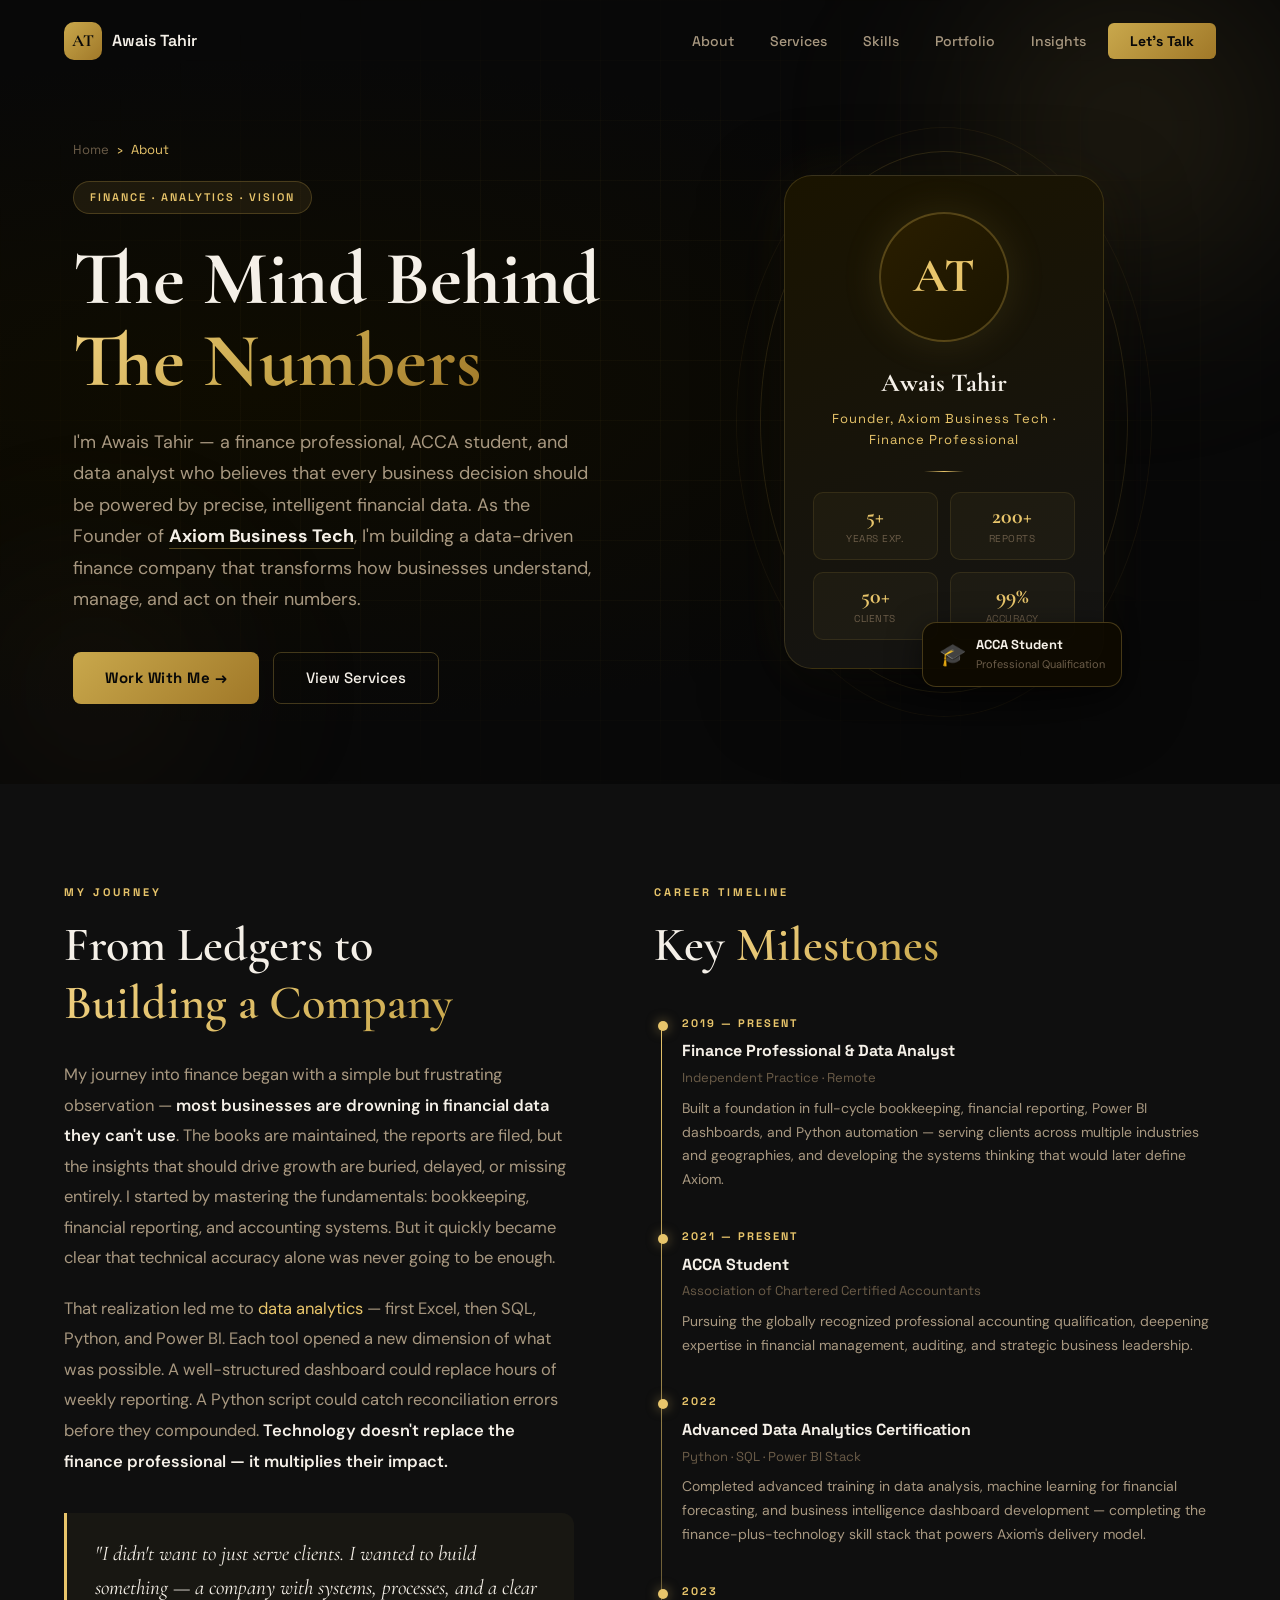
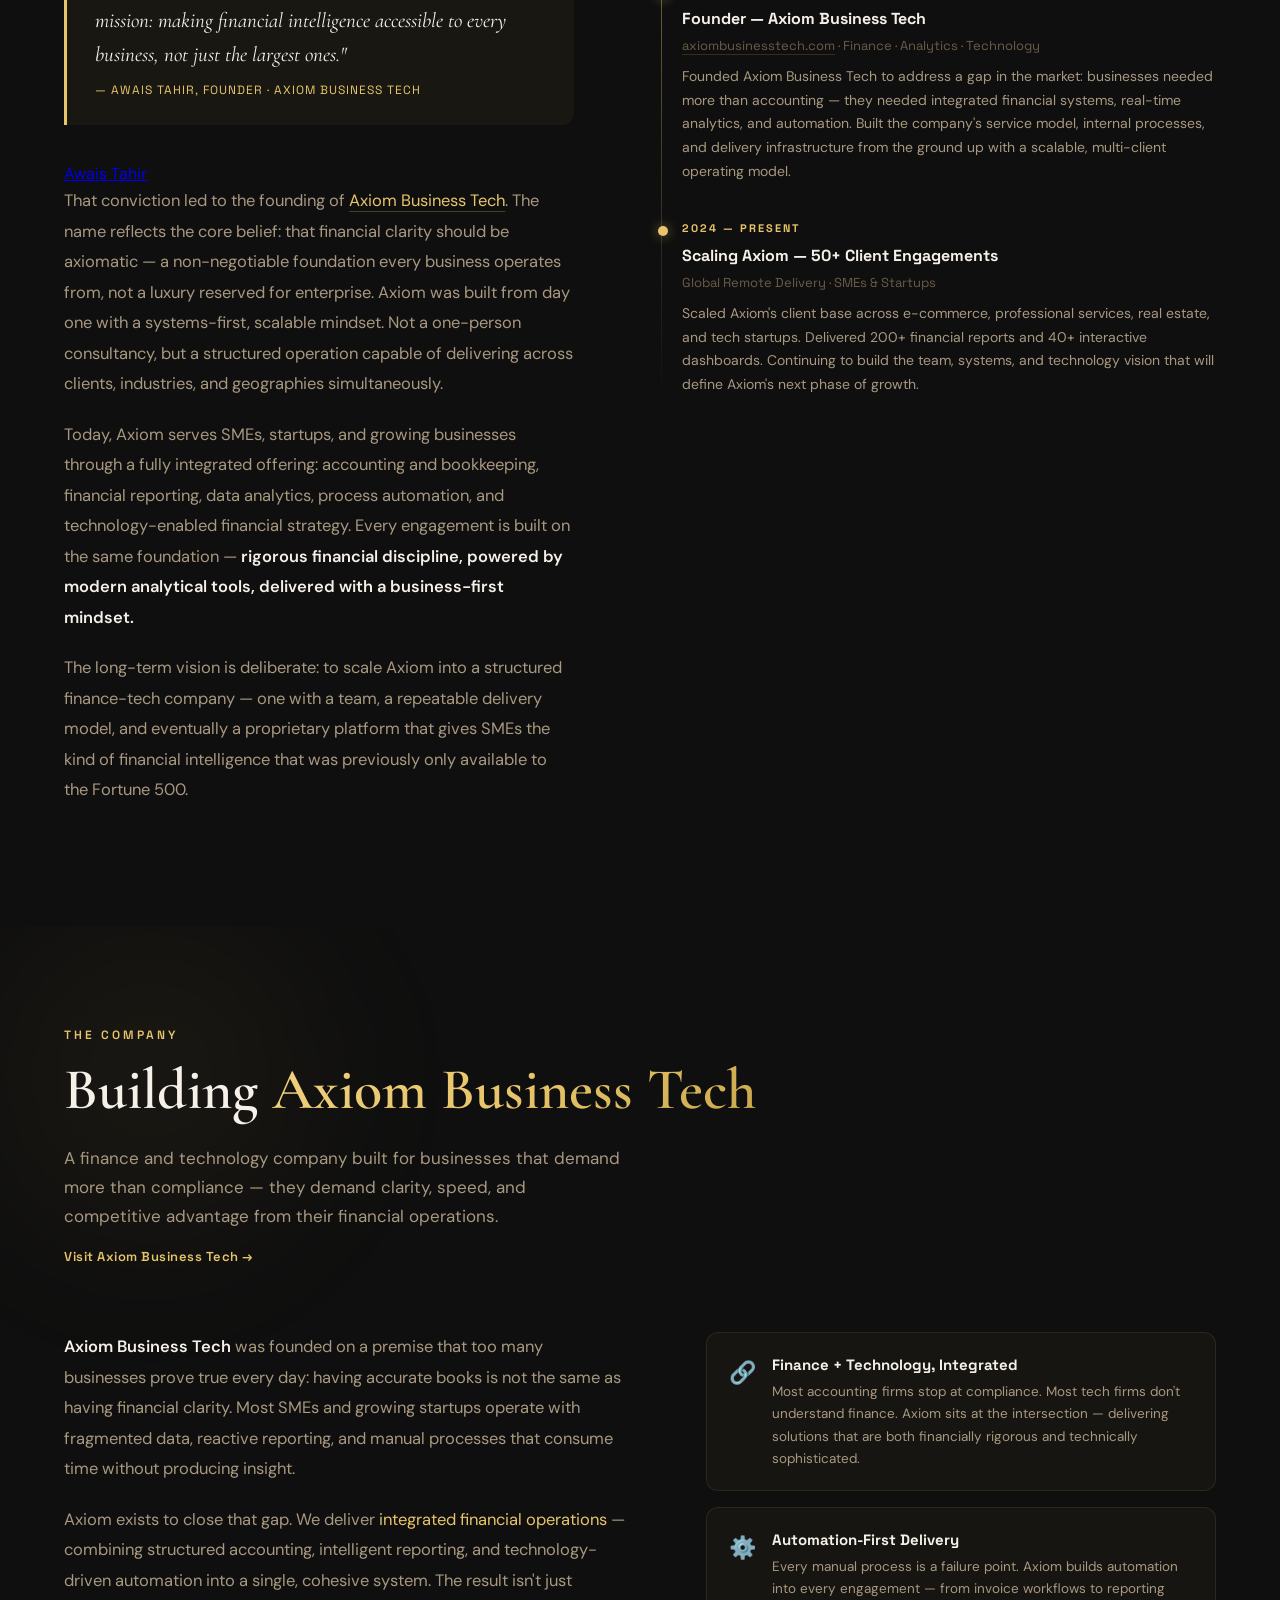
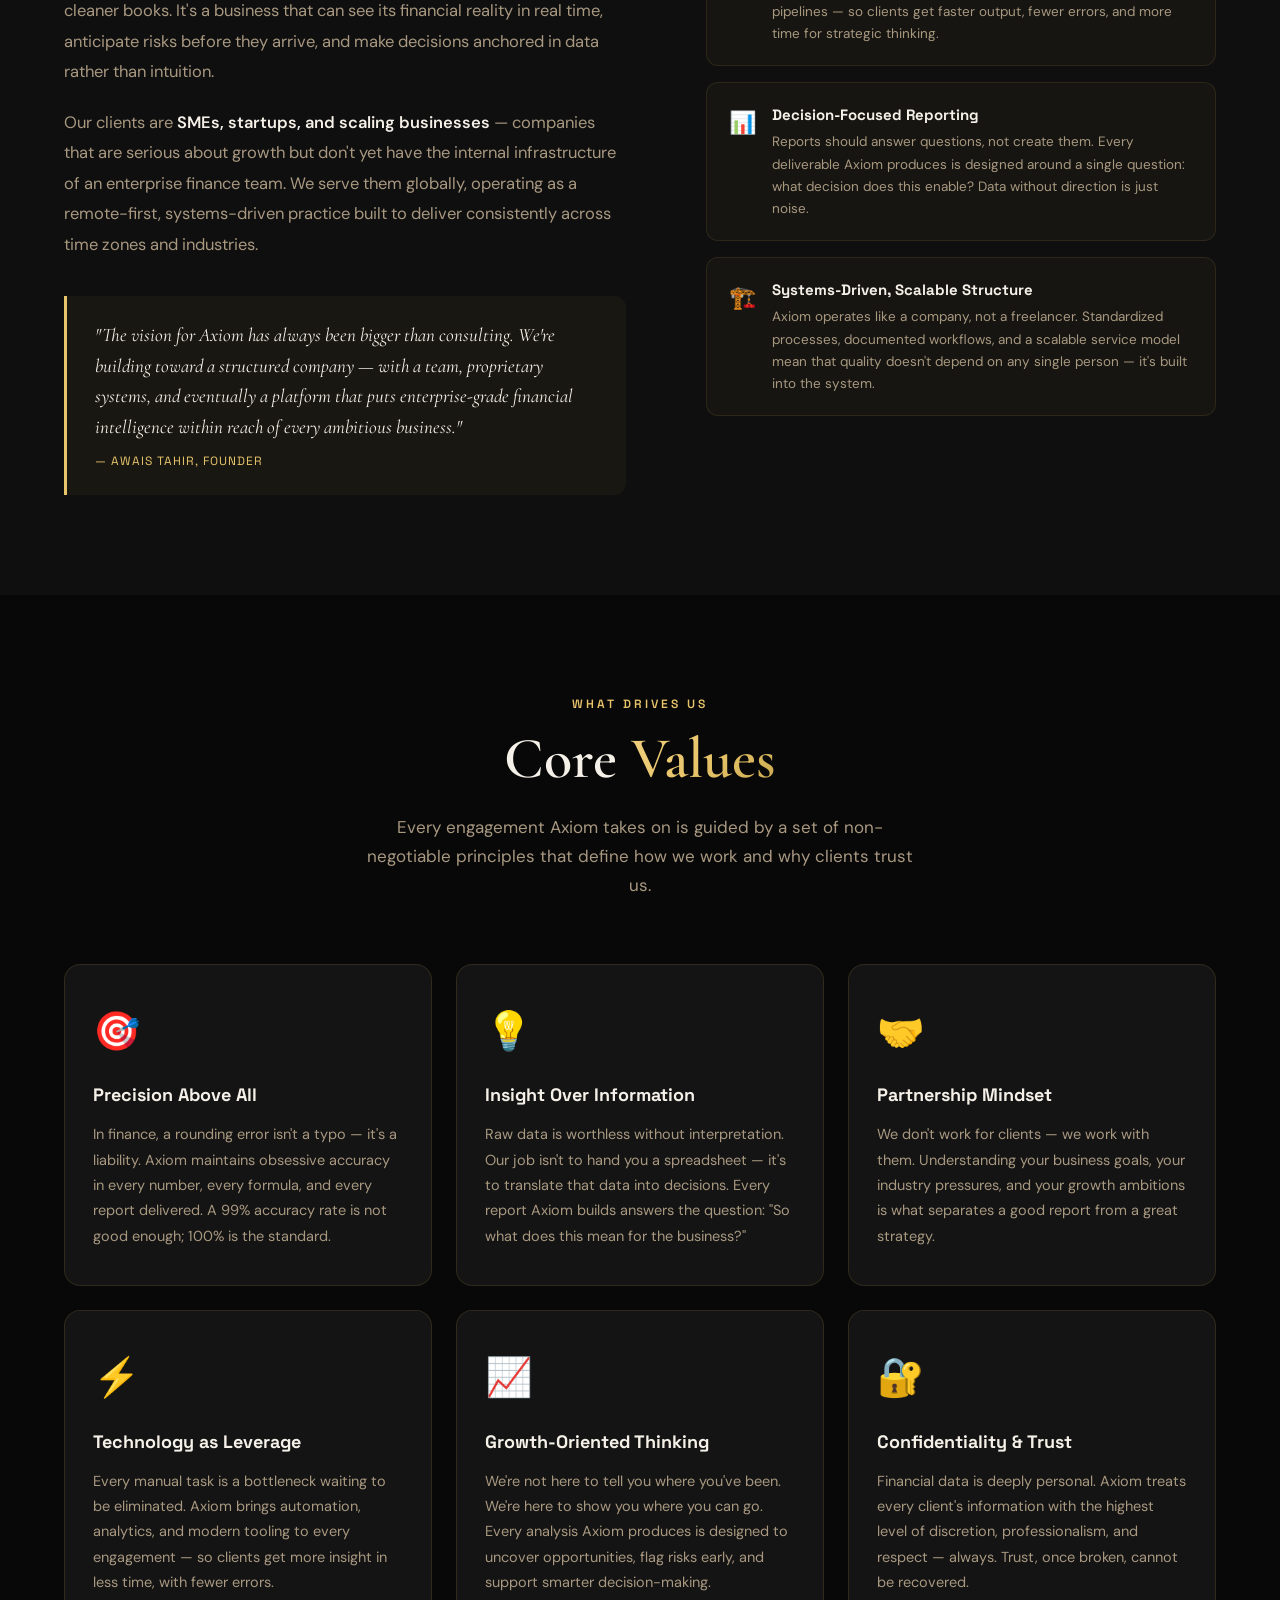
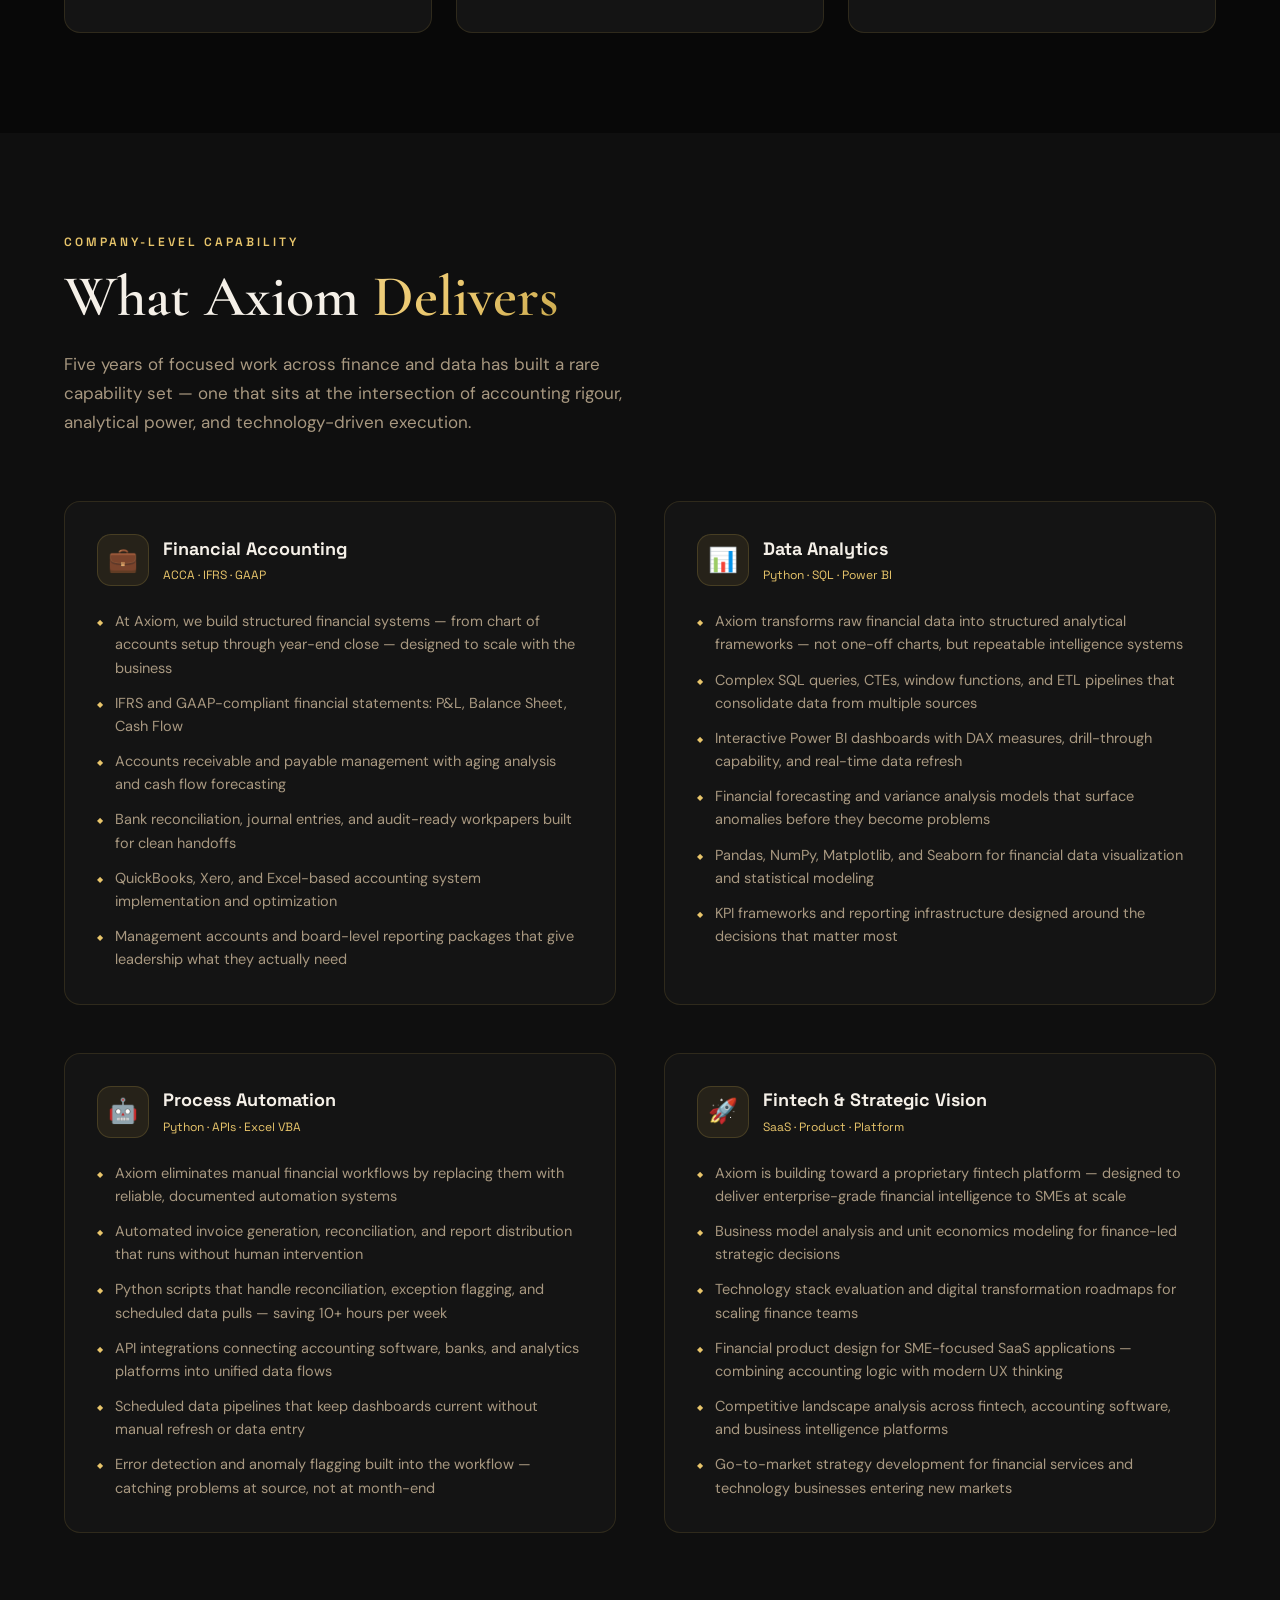
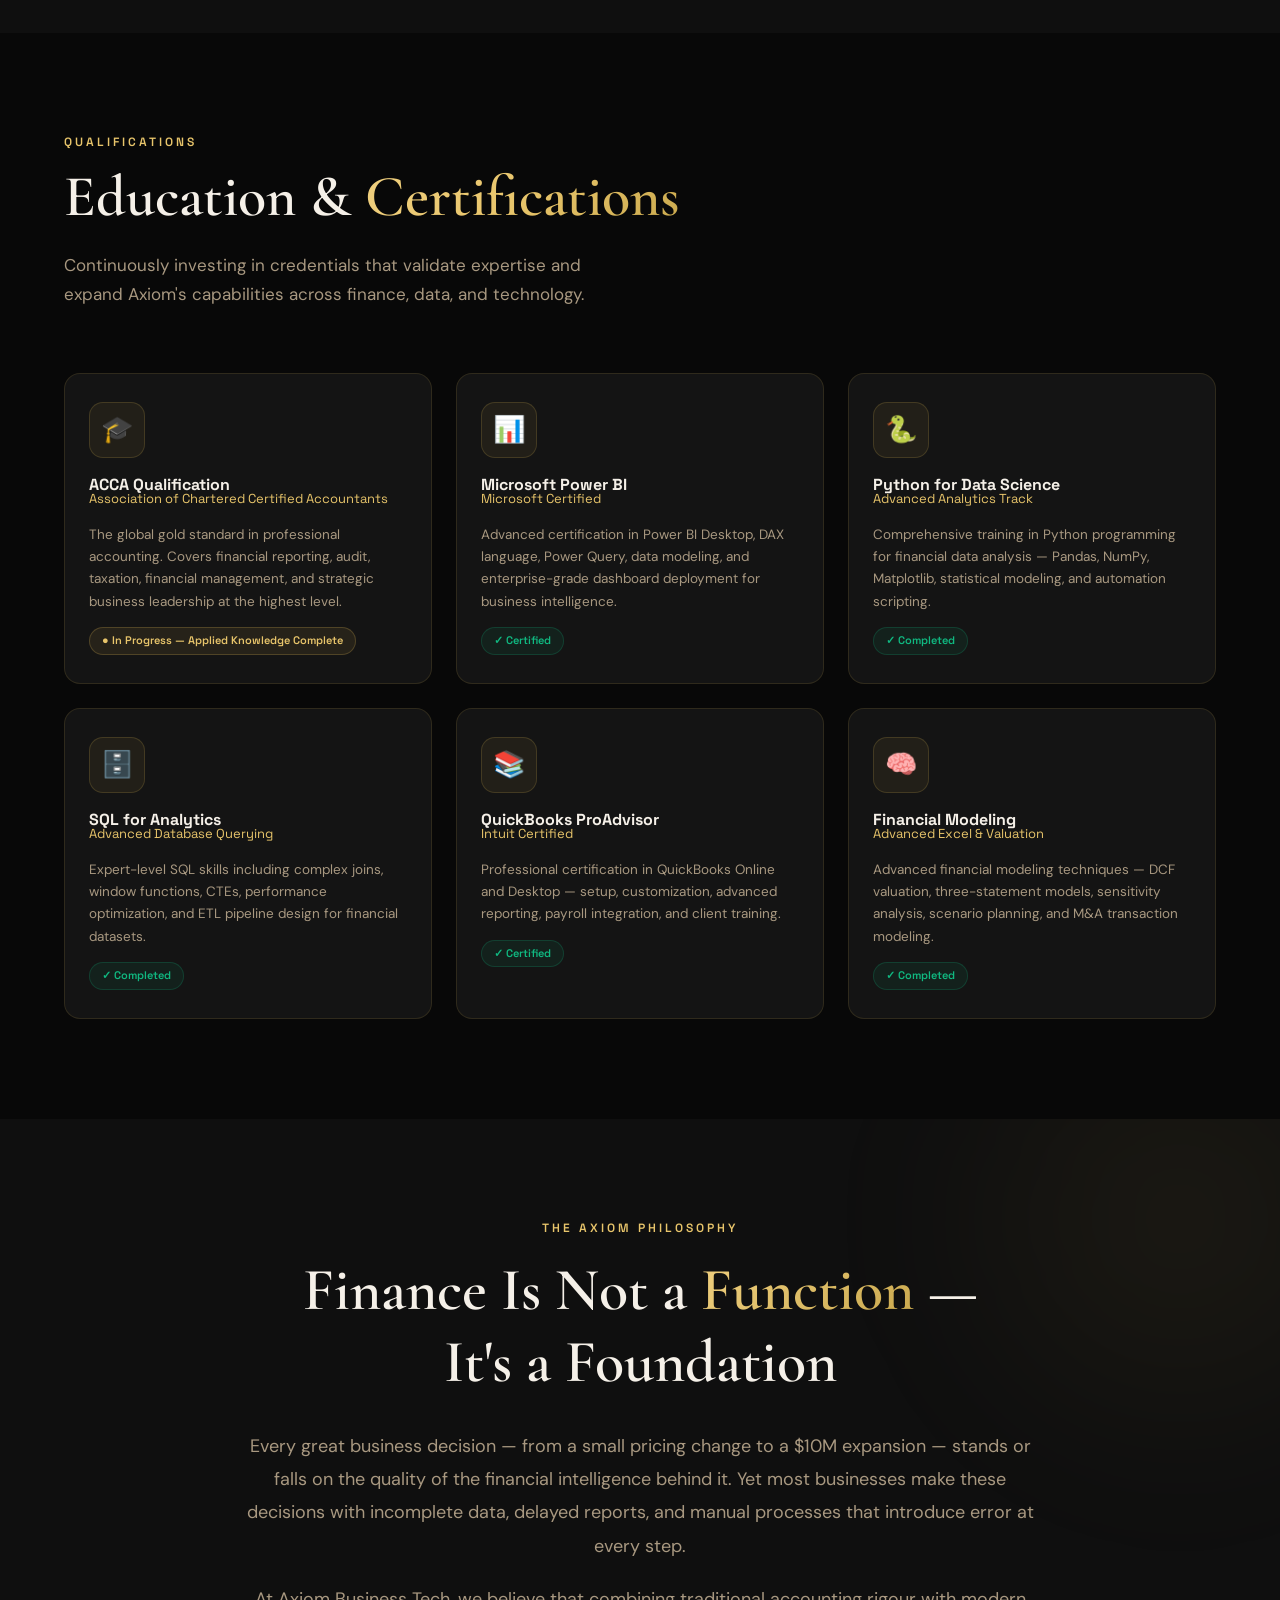
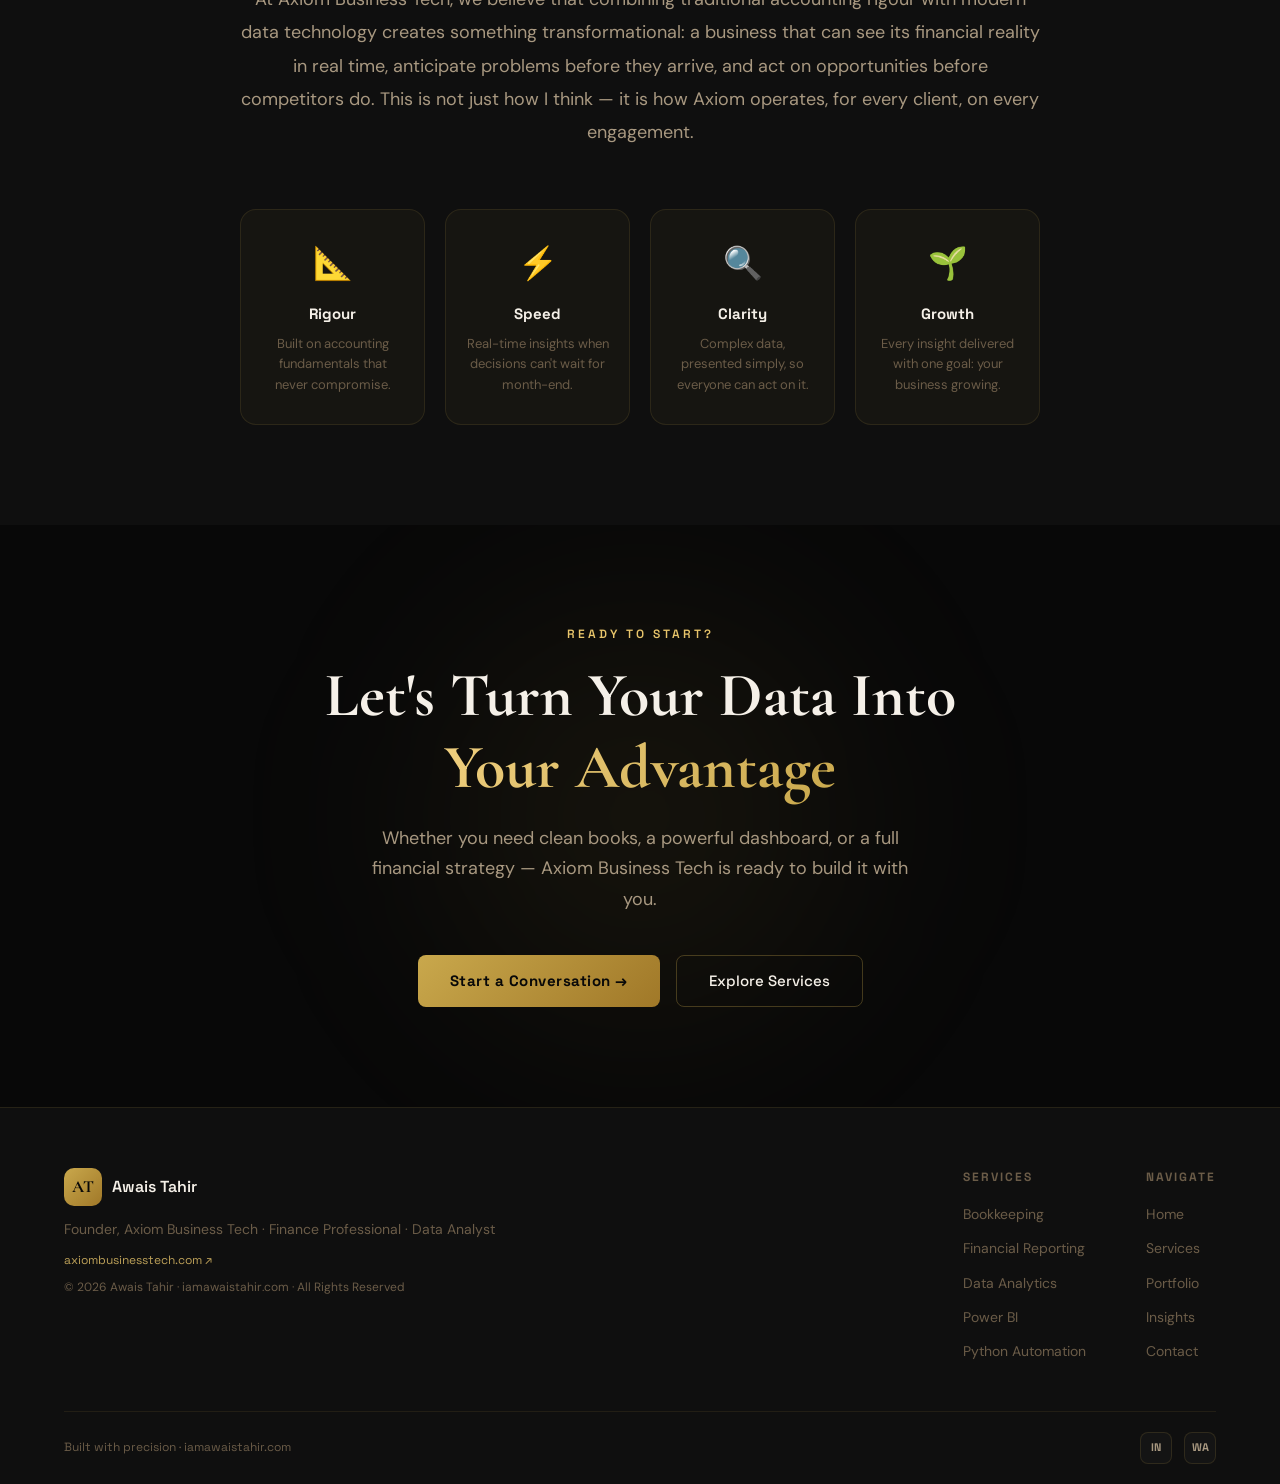
==== commit 414e2b4e: "Add LinkedIn profile badge to about.html Added LinkedIn profile badge script and markup." ====
--- a/about.html
+++ b/about.html
@@ -708,7 +708,7 @@
       <li><a href="services.html">Services</a></li>
       <li><a href="skills.html">Skills</a></li>
       <li><a href="portfolio.html">Portfolio</a></li>
-      <li><a href="inisghts.html">Insights</a></li>
+      <li><a href="insights.html">Insights</a></li>
       <li><a href="index.html#contact" class="nav-cta">Let's Talk</a></li>
     </ul>
     <button class="hamburger" id="hamburger" aria-label="Menu">
@@ -724,7 +724,7 @@
     <li><a href="services.html" onclick="closeMobile()">Services</a></li>
     <li><a href="skills.html" onclick="closeMobile()">Skills</a></li>
     <li><a href="portfolio.html" onclick="closeMobile()">Portfolio</a></li>
-    <li><a href="index.html#blog" onclick="closeMobile()">Insights</a></li>
+    <li><a href="insights.html" onclick="closeMobile()">Insights</a></li>
     <li><a href="index.html#contact" onclick="closeMobile()">Contact</a></li>
   </ul>
 </div>
@@ -824,6 +824,11 @@
           <cite>— Awais Tahir, Founder · Axiom Business Tech</cite>
         </div>
 
+        <script src="https://platform.linkedin.com/badges/js/profile.js" async defer type="text/javascript"></script>
+
+        <div class="badge-base LI-profile-badge" data-locale="en_US" data-size="large" data-theme="dark" data-type="HORIZONTAL" data-vanity="iamawais1628" data-version="v1"><a class="badge-base__link LI-simple-link" href="https://pk.linkedin.com/in/iamawais1628?trk=profile-badge">Awais Tahir</a></div>
+              
+
         <p class="story-body">
           That conviction led to the founding of <a href="https://www.axiombusinesstech.com" target="_blank" rel="noopener" style="color: var(--blue-light); text-decoration: none; border-bottom: 1px solid rgba(201,168,76,.3);">Axiom Business Tech</a>. The name reflects the core belief: that financial clarity should be axiomatic — a non-negotiable foundation every business operates from, not a luxury reserved for enterprise. Axiom was built from day one with a systems-first, scalable mindset. Not a one-person consultancy, but a structured operation capable of delivering across clients, industries, and geographies simultaneously.
         </p>
--- a/style.css
+++ b/style.css
@@ -1,44 +1,45 @@
 /* ══════════════════════════════════════════════
-   AWAIS TAHIR PORTFOLIO — LIGHT THEME STYLESHEET
+   AWAIS TAHIR PORTFOLIO — BLACK & GOLD THEME
    ══════════════════════════════════════════════ */
 
 /* ─── Reset & Variables ─── */
 *, *::before, *::after { box-sizing: border-box; margin: 0; padding: 0; }
 
 :root {
-  /* ── Light surface palette ── */
-  --navy:       #ffffff;
-  --navy-2:     #f8fafc;
-  --navy-3:     #f1f5f9;
-  --navy-4:     #e8f0fe;
-
-  /* ── Brand accents ── */
-  --blue:       #1a5cd4;
-  --blue-light: #2563eb;
-  --emerald:    #059669;
-  --emerald-l:  #10b981;
-  --gold:       #d97706;
-  --purple:     #7c3aed;
-  --purple-l:   #8b5cf6;
+  /* ── Black surfaces ── */
+  --navy:       #080808;
+  --navy-2:     #0f0f0f;
+  --navy-3:     #141414;
+  --navy-4:     #1a1a1a;
+
+  /* ── Gold accents ── */
+  --blue:       #c9a84c;
+  --blue-light: #e8c56b;
+  --emerald:    #b8932a;
+  --emerald-l:  #f0d080;
+  --gold:       #e8c56b;
+  --purple:     #d4a843;
+  --purple-l:   #f0d080;
   --white:      #ffffff;
 
   /* ── Text ── */
-  --text-1:     #0f172a;
-  --text-2:     #475569;
-  --text-3:     #94a3b8;
+  --text-1:     #f5f0e8;
+  --text-2:     #a89880;
+  --text-3:     #6b5c48;
 
   /* ── Borders & glass ── */
-  --border:     rgba(15,23,42,0.09);
-  --glass-bg:   rgba(15,23,42,0.03);
-  --glass-bg2:  rgba(15,23,42,0.05);
+  --border:     rgba(201,168,76,0.15);
+  --glass-bg:   rgba(201,168,76,0.04);
+  --glass-bg2:  rgba(201,168,76,0.07);
 
   --radius:     16px;
   --radius-lg:  24px;
-  --shadow-glow: 0 0 40px rgba(26,92,212,0.15);
+  --shadow-glow: 0 0 40px rgba(201,168,76,0.2);
   --font-display: 'Cormorant Garamond', serif;
   --font-body:    'DM Sans', sans-serif;
   --font-ui:      'Space Grotesk', sans-serif;
 }
+
 
 html { scroll-behavior: smooth; font-size: 16px; }
 
@@ -48,9 +49,10 @@
   color: var(--text-1);
   overflow-x: hidden;
   line-height: 1.6;
-}
-
-::selection { background: var(--blue); color: white; }
+  -webkit-font-smoothing: antialiased;
+}
+
+::selection { background: var(--blue); color: #000; }
 
 /* ─── Scrollbar ─── */
 ::-webkit-scrollbar { width: 6px; }
@@ -62,7 +64,7 @@
 .section { padding: 100px 0; position: relative; overflow: hidden; }
 .section-dark { background: var(--navy-2); }
 .gradient-text {
-  background: linear-gradient(135deg, var(--blue), var(--emerald), var(--gold));
+  background: linear-gradient(135deg, #f0d080, #e8c56b, #c9a84c);
   -webkit-background-clip: text;
   -webkit-text-fill-color: transparent;
   background-clip: text;
@@ -76,7 +78,7 @@
   font-weight: 600;
   letter-spacing: 3px;
   text-transform: uppercase;
-  color: var(--blue);
+  color: var(--blue-light);
   margin-bottom: 12px;
 }
 .section-title {
@@ -101,14 +103,14 @@
   align-items: center;
   gap: 8px;
   padding: 14px 32px;
-  background: linear-gradient(135deg, var(--blue), #1e3a8a);
-  color: white;
+  background: linear-gradient(135deg, #c9a84c, #a07828);
+  color: #080808;
   text-decoration: none;
   border-radius: 8px;
   font-family: var(--font-ui);
-  font-weight: 600;
+  font-weight: 700;
   font-size: 15px;
-  letter-spacing: .3px;
+  letter-spacing: .5px;
   border: none;
   cursor: pointer;
   transition: all .3s ease;
@@ -119,11 +121,11 @@
   content: '';
   position: absolute;
   inset: 0;
-  background: linear-gradient(135deg, #2563eb, #1a5cd4);
+  background: linear-gradient(135deg, #f0d080, #e8c56b);
   opacity: 0;
   transition: opacity .3s;
 }
-.btn-primary:hover { transform: translateY(-2px); box-shadow: 0 12px 40px rgba(26,92,212,.35); }
+.btn-primary:hover { transform: translateY(-2px); box-shadow: 0 12px 40px rgba(201,168,76,.4); }
 .btn-primary:hover::before { opacity: 1; }
 .btn-primary > * { position: relative; z-index: 1; }
 .btn-full { width: 100%; justify-content: center; }
@@ -140,17 +142,17 @@
   font-family: var(--font-ui);
   font-weight: 500;
   font-size: 15px;
-  border: 1.5px solid var(--border);
+  border: 1px solid rgba(201,168,76,0.3);
   cursor: pointer;
   transition: all .3s ease;
 }
-.btn-ghost:hover { border-color: var(--blue); color: var(--blue); background: rgba(26,92,212,.06); }
+.btn-ghost:hover { border-color: var(--blue-light); color: var(--blue-light); background: rgba(201,168,76,.06); }
 
 /* ─── Glass / elevated cards ─── */
 .glass-card {
-  background: #ffffff;
+  background: var(--glass-bg);
   border: 1px solid var(--border);
-  box-shadow: 0 4px 20px rgba(15,23,42,.07);
+  box-shadow: 0 4px 24px rgba(0,0,0,.4);
   border-radius: var(--radius);
 }
 
@@ -163,11 +165,11 @@
   transition: all .4s ease;
 }
 #navbar.scrolled {
-  background: rgba(255,255,255,.95);
+  background: rgba(8,8,8,.96);
   backdrop-filter: blur(20px);
   -webkit-backdrop-filter: blur(20px);
-  border-bottom: 1px solid var(--border);
-  box-shadow: 0 2px 20px rgba(15,23,42,.08);
+  border-bottom: 1px solid rgba(201,168,76,.2);
+  box-shadow: 0 2px 30px rgba(0,0,0,.5);
 }
 .nav-inner {
   max-width: 1200px;
@@ -185,14 +187,14 @@
 }
 .logo-at {
   width: 38px; height: 38px;
-  background: linear-gradient(135deg, var(--blue), var(--purple));
+  background: linear-gradient(135deg, #c9a84c, #a07828);
   border-radius: 10px;
   display: grid;
   place-items: center;
   font-family: var(--font-display);
   font-weight: 700;
   font-size: 17px;
-  color: white;
+  color: #080808;
 }
 .logo-name {
   font-family: var(--font-ui);
@@ -216,13 +218,14 @@
   border-radius: 6px;
   transition: all .2s;
 }
-.nav-links a:hover { color: var(--text-1); background: var(--navy-3); }
+.nav-links a:hover { color: var(--blue-light); background: rgba(201,168,76,.07); }
 .nav-cta {
-  background: linear-gradient(135deg, var(--blue), #1e3a8a) !important;
-  color: white !important;
+  background: linear-gradient(135deg, #c9a84c, #a07828) !important;
+  color: #080808 !important;
+  font-weight: 700 !important;
   padding: 9px 22px !important;
 }
-.nav-cta:hover { box-shadow: 0 6px 24px rgba(26,92,212,.35); transform: translateY(-1px); }
+.nav-cta:hover { box-shadow: 0 6px 24px rgba(201,168,76,.35); transform: translateY(-1px); color: #080808 !important; }
 .hamburger { display: none; flex-direction: column; gap: 5px; background: none; border: none; cursor: pointer; padding: 4px; }
 .hamburger span { display: block; width: 24px; height: 2px; background: var(--text-1); border-radius: 2px; transition: all .3s; }
 
@@ -230,7 +233,7 @@
 .mobile-menu {
   position: fixed;
   top: 0; left: 0; right: 0; bottom: 0;
-  background: rgba(255,255,255,.98);
+  background: rgba(8,8,8,.98);
   z-index: 999;
   display: flex;
   align-items: center;
@@ -243,20 +246,18 @@
 .mobile-menu ul { list-style: none; text-align: center; }
 .mobile-menu li { margin: 16px 0; }
 .mobile-menu a { font-family: var(--font-display); font-size: 32px; font-weight: 600; color: var(--text-1); text-decoration: none; transition: color .2s; }
-.mobile-menu a:hover { color: var(--blue); }
+.mobile-menu a:hover { color: var(--blue-light); }
 
 /* ═══════════════════════ HERO ═══════════════════════ */
-
-/* Image CSS */
 
 .hero-photo {
   width: 260px;
   height: 340px;
   object-fit: cover;
   border-radius: 24px;
-  border: 1px solid rgba(255,255,255,0.08);
-}
-
+  border: 1px solid rgba(201,168,76,0.2);
+  box-shadow: 0 8px 40px rgba(0,0,0,.5);
+}
 
 #hero {
   min-height: 100vh;
@@ -265,21 +266,21 @@
   position: relative;
   overflow: hidden;
   padding: 120px 0 80px;
-  background: linear-gradient(160deg, #eef4ff 0%, #ffffff 55%, #f5f3ff 100%);
+  background: radial-gradient(ellipse at 20% 50%, #0f0c00 0%, #080808 60%);
 }
 #heroCanvas {
   position: absolute;
   inset: 0;
   width: 100%;
   height: 100%;
-  opacity: .2;
+  opacity: .35;
 }
 .hero-bg-grid {
   position: absolute;
   inset: 0;
   background-image:
-    linear-gradient(rgba(26,92,212,.04) 1px, transparent 1px),
-    linear-gradient(90deg, rgba(26,92,212,.04) 1px, transparent 1px);
+    linear-gradient(rgba(201,168,76,.05) 1px, transparent 1px),
+    linear-gradient(90deg, rgba(201,168,76,.05) 1px, transparent 1px);
   background-size: 60px 60px;
   mask-image: radial-gradient(ellipse at center, black 40%, transparent 80%);
 }
@@ -289,30 +290,31 @@
   filter: blur(80px);
   pointer-events: none;
 }
-.hero-orb-1 { width: 500px; height: 500px; background: radial-gradient(circle, rgba(26,92,212,.12) 0%, transparent 70%); top: -100px; right: 0; }
-.hero-orb-2 { width: 400px; height: 400px; background: radial-gradient(circle, rgba(5,150,105,.10) 0%, transparent 70%); bottom: 0; left: -100px; }
-.hero-orb-3 { width: 300px; height: 300px; background: radial-gradient(circle, rgba(124,58,237,.10) 0%, transparent 70%); top: 30%; left: 40%; }
+.hero-orb-1 { width: 500px; height: 500px; background: radial-gradient(circle, rgba(201,168,76,.18) 0%, transparent 70%); top: -100px; right: 0; }
+.hero-orb-2 { width: 400px; height: 400px; background: radial-gradient(circle, rgba(160,120,40,.12) 0%, transparent 70%); bottom: 0; left: -100px; }
+.hero-orb-3 { width: 300px; height: 300px; background: radial-gradient(circle, rgba(232,197,107,.1) 0%, transparent 70%); top: 30%; left: 40%; }
 
 /* Hero floating cards */
 .float-card {
   position: absolute;
-  background: #ffffff;
-  border: 1px solid rgba(26,92,212,.13);
+  background: rgba(20,16,4,.90);
+  border: 1px solid rgba(201,168,76,.25);
+  backdrop-filter: blur(20px);
   border-radius: 14px;
   padding: 16px 20px;
   min-width: 160px;
   z-index: 5;
-  box-shadow: 0 8px 32px rgba(15,23,42,.10);
+  box-shadow: 0 8px 32px rgba(0,0,0,.5);
 }
 .float-card-1 { bottom: 28%; right: 8%; animation: floatAnim 4s ease-in-out infinite; }
 .float-card-2 { top: 22%; right: 4%; animation: floatAnim 5s ease-in-out infinite .5s; }
 .float-card-3 { top: 55%; right: 18%; animation: floatAnim 3.5s ease-in-out infinite 1s; }
 .fc-label { font-size: 10px; color: var(--text-3); text-transform: uppercase; letter-spacing: 1px; margin-bottom: 4px; font-family: var(--font-ui); }
-.fc-value { font-family: var(--font-ui); font-size: 24px; font-weight: 700; color: var(--text-1); }
-.fc-bar { height: 4px; background: rgba(15,23,42,.08); border-radius: 2px; margin-top: 8px; }
-.fc-fill { height: 100%; background: linear-gradient(90deg, var(--blue), var(--emerald)); border-radius: 2px; }
+.fc-value { font-family: var(--font-ui); font-size: 24px; font-weight: 700; color: var(--blue-light); }
+.fc-bar { height: 4px; background: rgba(201,168,76,.12); border-radius: 2px; margin-top: 8px; }
+.fc-fill { height: 100%; background: linear-gradient(90deg, #c9a84c, #f0d080); border-radius: 2px; }
 .fc-icon { font-size: 22px; margin-top: 4px; }
-.fc-ring { width: 36px; height: 36px; border-radius: 50%; border: 3px solid transparent; border-top-color: var(--emerald); border-right-color: var(--blue); animation: spin 2s linear infinite; margin-top: 6px; }
+.fc-ring { width: 36px; height: 36px; border-radius: 50%; border: 3px solid transparent; border-top-color: #f0d080; border-right-color: #c9a84c; animation: spin 2s linear infinite; margin-top: 6px; }
 
 @keyframes floatAnim { 0%,100% { transform: translateY(0); } 50% { transform: translateY(-12px); } }
 @keyframes spin { to { transform: rotate(360deg); } }
@@ -325,15 +327,15 @@
   align-items: center;
   gap: 8px;
   padding: 8px 18px;
-  background: rgba(26,92,212,.08);
-  border: 1px solid rgba(26,92,212,.2);
+  background: rgba(201,168,76,.1);
+  border: 1px solid rgba(201,168,76,.3);
   border-radius: 100px;
   font-family: var(--font-ui);
   font-size: 12px;
   font-weight: 600;
   letter-spacing: 2px;
   text-transform: uppercase;
-  color: var(--blue);
+  color: var(--blue-light);
   margin-bottom: 24px;
 }
 .hero-title {
@@ -345,7 +347,7 @@
   color: var(--text-1);
 }
 .hero-title-accent {
-  background: linear-gradient(135deg, var(--blue) 0%, var(--emerald) 50%, var(--gold) 100%);
+  background: linear-gradient(135deg, #f0d080 0%, #c9a84c 50%, #a07828 100%);
   -webkit-background-clip: text;
   -webkit-text-fill-color: transparent;
   background-clip: text;
@@ -359,9 +361,9 @@
 .hero-actions { display: flex; gap: 16px; flex-wrap: wrap; margin-bottom: 36px; }
 .hero-trust { display: flex; align-items: center; gap: 12px; flex-wrap: wrap; }
 .trust-item { display: flex; align-items: center; gap: 6px; font-size: 13px; color: var(--text-3); font-family: var(--font-ui); }
-.trust-dot { width: 8px; height: 8px; border-radius: 50%; background: var(--blue); display: inline-block; box-shadow: 0 0 8px rgba(26,92,212,.4); }
-.trust-dot.emerald { background: var(--emerald); box-shadow: 0 0 8px rgba(5,150,105,.4); }
-.trust-dot.gold { background: var(--gold); box-shadow: 0 0 8px rgba(217,119,6,.4); }
+.trust-dot { width: 8px; height: 8px; border-radius: 50%; background: var(--blue-light); display: inline-block; box-shadow: 0 0 8px rgba(232,197,107,.5); }
+.trust-dot.emerald { background: #d4a843; box-shadow: 0 0 8px rgba(212,168,67,.5); }
+.trust-dot.gold { background: #f0d080; box-shadow: 0 0 8px rgba(240,208,128,.5); }
 .trust-sep { color: var(--text-3); }
 
 /* Hero visual */
@@ -371,25 +373,25 @@
   position: absolute;
   inset: -20px;
   border-radius: 50%;
-  border: 1px solid rgba(26,92,212,.15);
+  border: 1px solid rgba(201,168,76,.2);
   animation: heroRingRotate 12s linear infinite;
 }
 .ring-2 {
   inset: -40px;
-  border-color: rgba(5,150,105,.1);
+  border-color: rgba(232,197,107,.1);
   animation-duration: 20s;
   animation-direction: reverse;
 }
 @keyframes heroRingRotate { to { transform: rotate(360deg); } }
 .hero-img-placeholder {
-  background: linear-gradient(160deg, #dbeafe, #f1f5f9);
-  border: 1px solid rgba(26,92,212,.12);
+  background: linear-gradient(160deg, #1a1400, #141414);
+  border: 1px solid rgba(201,168,76,.2);
   border-radius: var(--radius-lg);
   padding: 32px;
   text-align: center;
   position: relative;
   z-index: 2;
-  box-shadow: 0 8px 40px rgba(26,92,212,.1);
+  box-shadow: 0 8px 40px rgba(0,0,0,.5), 0 0 60px rgba(201,168,76,.07);
 }
 .hero-img-placeholder svg { width: 180px; }
 .img-label { font-family: var(--font-ui); font-weight: 700; font-size: 17px; margin-top: 12px; color: var(--text-1); }
@@ -397,13 +399,13 @@
 .hero-mini-chart {
   position: absolute;
   bottom: -16px; left: -20px;
-  background: #ffffff;
-  border: 1px solid rgba(5,150,105,.2);
+  background: rgba(14,10,0,.95);
+  border: 1px solid rgba(201,168,76,.25);
   border-radius: 12px;
   padding: 12px;
   width: 150px;
   z-index: 3;
-  box-shadow: 0 4px 20px rgba(15,23,42,.1);
+  box-shadow: 0 4px 20px rgba(0,0,0,.4);
 }
 .hero-mini-chart svg { width: 100%; }
 .hero-scroll-hint {
@@ -424,7 +426,7 @@
 .scroll-line {
   width: 1px;
   height: 40px;
-  background: linear-gradient(to bottom, transparent, var(--blue));
+  background: linear-gradient(to bottom, transparent, var(--blue-light));
   animation: scrollPulse 1.8s ease-in-out infinite;
 }
 @keyframes scrollPulse { 0%,100%{opacity:0;transform:scaleY(0)} 50%{opacity:1;transform:scaleY(1)} }
@@ -451,7 +453,7 @@
   border: 1px solid var(--border);
   border-radius: var(--radius-lg);
   overflow: hidden;
-  box-shadow: 0 8px 40px rgba(15,23,42,.08);
+  box-shadow: 0 8px 40px rgba(0,0,0,.4), 0 0 0 1px rgba(201,168,76,.08);
 }
 .about-illustration { width: 100%; display: block; }
 .about-badge-1, .about-badge-2 {
@@ -461,9 +463,10 @@
   gap: 12px;
   padding: 14px 18px;
   border-radius: 14px;
-  background: #ffffff;
-  border: 1px solid var(--border);
-  box-shadow: 0 8px 32px rgba(15,23,42,.1);
+  background: rgba(14,10,0,.92);
+  border: 1px solid rgba(201,168,76,.25);
+  box-shadow: 0 8px 32px rgba(0,0,0,.4);
+  backdrop-filter: blur(16px);
 }
 .about-badge-1 { bottom: -20px; left: -20px; }
 .about-badge-2 { top: -20px; right: -20px; }
@@ -472,7 +475,7 @@
 .ab-sub { font-size: 11px; color: var(--text-3); }
 
 .about-intro { font-size: 19px; line-height: 1.7; color: var(--text-1); margin-bottom: 16px; }
-.about-intro strong { color: var(--blue); }
+.about-intro strong { color: var(--blue-light); }
 .about-body { font-size: 16px; color: var(--text-2); line-height: 1.8; margin-bottom: 16px; }
 
 .about-pillars { display: flex; flex-direction: column; gap: 16px; margin: 32px 0 36px; }
@@ -486,12 +489,12 @@
   position: absolute;
   width: 600px; height: 600px;
   top: -150px; right: -150px;
-  background: radial-gradient(circle, rgba(26,92,212,.05) 0%, transparent 70%);
+  background: radial-gradient(circle, rgba(201,168,76,.06) 0%, transparent 70%);
   pointer-events: none;
 }
 .services-grid { display: grid; grid-template-columns: repeat(4, 1fr); gap: 20px; }
 .service-card {
-  background: #ffffff;
+  background: var(--navy-3);
   border: 1px solid var(--border);
   border-radius: var(--radius);
   padding: 28px 24px;
@@ -499,32 +502,33 @@
   overflow: hidden;
   transition: all .35s ease;
   cursor: default;
-  box-shadow: 0 2px 12px rgba(15,23,42,.05);
+  box-shadow: 0 2px 16px rgba(0,0,0,.3);
 }
 .service-card::before {
   content: '';
   position: absolute;
   inset: 0;
-  background: linear-gradient(135deg, rgba(var(--accent-rgb),.05) 0%, transparent 60%);
+  background: linear-gradient(135deg, rgba(201,168,76,.06) 0%, transparent 60%);
   opacity: 0;
   transition: opacity .35s;
 }
-.service-card:hover { transform: translateY(-6px); border-color: rgba(var(--accent-rgb),.3); box-shadow: 0 20px 60px rgba(15,23,42,.12); }
+.service-card:hover { transform: translateY(-6px); border-color: rgba(201,168,76,.4); box-shadow: 0 20px 60px rgba(0,0,0,.5), 0 0 30px rgba(201,168,76,.08); }
 .service-card:hover::before { opacity: 1; }
-.service-card[style*="--accent:#1a5cd4"] { --accent-rgb: 26,92,212; }
-.service-card[style*="--accent:#059669"] { --accent-rgb: 5,150,105; }
-.service-card[style*="--accent:#7c3aed"] { --accent-rgb: 124,58,237; }
-.service-card[style*="--accent:#f59e0b"] { --accent-rgb: 245,158,11; }
-.service-card[style*="--accent:#0891b2"] { --accent-rgb: 8,145,178; }
-.service-card[style*="--accent:#10b981"] { --accent-rgb: 16,185,129; }
-.service-card[style*="--accent:#8b5cf6"] { --accent-rgb: 139,92,246; }
-.service-card[style*="--accent:#f97316"] { --accent-rgb: 249,115,22; }
+/* Keep accent-rgb for the hover gradient — override to gold shades */
+.service-card[style*="--accent:#1a5cd4"] { --accent-rgb: 201,168,76; }
+.service-card[style*="--accent:#059669"] { --accent-rgb: 201,168,76; }
+.service-card[style*="--accent:#7c3aed"] { --accent-rgb: 201,168,76; }
+.service-card[style*="--accent:#f59e0b"] { --accent-rgb: 201,168,76; }
+.service-card[style*="--accent:#0891b2"] { --accent-rgb: 201,168,76; }
+.service-card[style*="--accent:#10b981"] { --accent-rgb: 201,168,76; }
+.service-card[style*="--accent:#8b5cf6"] { --accent-rgb: 201,168,76; }
+.service-card[style*="--accent:#f97316"] { --accent-rgb: 201,168,76; }
 
 .sc-glow {
   position: absolute;
   top: 0; left: 0; right: 0;
-  height: 2px;
-  background: linear-gradient(90deg, transparent, var(--accent), transparent);
+  height: 1px;
+  background: linear-gradient(90deg, transparent, var(--blue-light), transparent);
   opacity: 0;
   transition: opacity .35s;
 }
@@ -538,12 +542,12 @@
   font-family: var(--font-ui);
   padding: 3px 9px;
   border-radius: 100px;
-  border: 1px solid var(--border);
+  border: 1px solid rgba(201,168,76,.2);
   color: var(--text-3);
-  background: var(--navy-2);
+  background: rgba(201,168,76,.04);
   letter-spacing: .5px;
 }
-.sc-arrow { font-size: 18px; color: var(--blue); opacity: 0; transform: translateX(-8px); transition: all .3s; }
+.sc-arrow { font-size: 18px; color: var(--blue-light); opacity: 0; transform: translateX(-8px); transition: all .3s; }
 .service-card:hover .sc-arrow { opacity: 1; transform: translateX(0); }
 
 /* ═══════════════════════ SKILLS ═══════════════════════ */
@@ -553,16 +557,15 @@
 .skill-circle svg { width: 120px; transform: rotate(-90deg); }
 .skill-arc { transition: stroke-dashoffset 1.5s ease; }
 .sc-inner { position: absolute; top: 50%; left: 50%; transform: translate(-50%,-50%); text-align: center; }
-.sc-pct { font-family: var(--font-ui); font-weight: 700; font-size: 20px; display: block; color: var(--text-1); }
+.sc-pct { font-family: var(--font-ui); font-weight: 700; font-size: 20px; display: block; color: var(--blue-light); }
 .sc-name { font-size: 11px; color: var(--text-3); text-transform: uppercase; letter-spacing: 1px; margin-top: 2px; }
 
-/* Update skill circle track color to light */
-.skill-circle svg circle:first-child { stroke: #e2e8f0; }
+.skill-circle svg circle:first-child { stroke: #2a2218; }
 
 .skills-bars {}
 .skill-bar-item { margin-bottom: 22px; }
 .sb-header { display: flex; justify-content: space-between; font-family: var(--font-ui); font-size: 14px; margin-bottom: 8px; color: var(--text-2); }
-.sb-track { height: 6px; background: #e2e8f0; border-radius: 3px; overflow: hidden; }
+.sb-track { height: 6px; background: #1e1a12; border-radius: 3px; overflow: hidden; }
 .sb-fill { height: 100%; border-radius: 3px; width: 0; transition: width 1.4s ease; }
 
 .tech-badges { display: flex; flex-wrap: wrap; gap: 10px; margin-top: 32px; }
@@ -571,16 +574,15 @@
   align-items: center;
   gap: 6px;
   padding: 8px 16px;
-  background: #ffffff;
+  background: var(--navy-3);
   border: 1px solid var(--border);
   border-radius: 8px;
   font-family: var(--font-ui);
   font-size: 13px;
   color: var(--text-2);
   transition: all .2s;
-  box-shadow: 0 1px 4px rgba(15,23,42,.05);
-}
-.tech-badge:hover { border-color: var(--blue); color: var(--blue); transform: translateY(-2px); box-shadow: 0 4px 16px rgba(26,92,212,.12); }
+}
+.tech-badge:hover { border-color: var(--blue-light); color: var(--blue-light); transform: translateY(-2px); box-shadow: 0 4px 16px rgba(201,168,76,.15); }
 
 /* ═══════════════════════ PORTFOLIO ═══════════════════════ */
 .portfolio-grid {
@@ -591,22 +593,22 @@
 }
 .port-card-wide { grid-column: span 2; }
 .port-card {
-  background: #ffffff;
+  background: var(--navy-3);
   border: 1px solid var(--border);
   border-radius: var(--radius);
   overflow: hidden;
   transition: all .35s ease;
   cursor: default;
-  box-shadow: 0 2px 12px rgba(15,23,42,.06);
-}
-.port-card:hover { transform: translateY(-6px); border-color: rgba(26,92,212,.2); box-shadow: 0 24px 64px rgba(15,23,42,.14); }
+  box-shadow: 0 2px 16px rgba(0,0,0,.3);
+}
+.port-card:hover { transform: translateY(-6px); border-color: rgba(201,168,76,.35); box-shadow: 0 24px 64px rgba(0,0,0,.5), 0 0 30px rgba(201,168,76,.06); }
 .port-img { height: 200px; display: flex; align-items: center; justify-content: center; position: relative; overflow: hidden; }
 .port-card-wide .port-img { height: 220px; }
 .port-chart-mock { width: 90%; opacity: .9; }
 .port-chart-mock svg { width: 100%; }
-.port-icon-large { font-size: 56px; filter: drop-shadow(0 0 20px rgba(255,255,255,.3)); }
-.port-info { padding: 22px 24px; background: #ffffff; }
-.port-cat { font-size: 11px; font-family: var(--font-ui); color: var(--blue); text-transform: uppercase; letter-spacing: 2px; margin-bottom: 8px; }
+.port-icon-large { font-size: 56px; filter: drop-shadow(0 0 20px rgba(201,168,76,.3)); }
+.port-info { padding: 22px 24px; background: var(--navy-3); }
+.port-cat { font-size: 11px; font-family: var(--font-ui); color: var(--blue-light); text-transform: uppercase; letter-spacing: 2px; margin-bottom: 8px; }
 .port-title { font-family: var(--font-ui); font-weight: 700; font-size: 17px; margin-bottom: 8px; color: var(--text-1); }
 .port-desc { font-size: 13.5px; color: var(--text-2); line-height: 1.65; margin-bottom: 14px; }
 .port-tags { display: flex; gap: 6px; flex-wrap: wrap; }
@@ -614,10 +616,10 @@
   font-size: 10px;
   padding: 3px 9px;
   border-radius: 6px;
-  background: rgba(26,92,212,.08);
-  color: var(--blue);
-  font-family: var(--font-ui);
-  border: 1px solid rgba(26,92,212,.15);
+  background: rgba(201,168,76,.08);
+  color: var(--blue-light);
+  font-family: var(--font-ui);
+  border: 1px solid rgba(201,168,76,.2);
 }
 
 /* ═══════════════════════ STATS ═══════════════════════ */
@@ -625,14 +627,14 @@
 .stats-bg {
   position: absolute;
   inset: 0;
-  background: linear-gradient(135deg, #eef4ff 0%, #f1f5f9 50%, #f0fdf4 100%);
+  background: linear-gradient(135deg, #0a0800 0%, #0f0f0f 50%, #0a0800 100%);
 }
 .stats-bg::before {
   content: '';
   position: absolute;
   inset: 0;
-  background: radial-gradient(ellipse at 30% 50%, rgba(26,92,212,.07) 0%, transparent 60%),
-              radial-gradient(ellipse at 70% 50%, rgba(5,150,105,.06) 0%, transparent 60%);
+  background: radial-gradient(ellipse at 30% 50%, rgba(201,168,76,.10) 0%, transparent 60%),
+              radial-gradient(ellipse at 70% 50%, rgba(160,120,40,.07) 0%, transparent 60%);
 }
 .stats-grid { position: relative; display: grid; grid-template-columns: repeat(4,1fr); gap: 40px; }
 .stat-item { text-align: center; }
@@ -648,7 +650,7 @@
   font-family: var(--font-display);
   font-size: clamp(32px, 4vw, 48px);
   font-weight: 600;
-  background: linear-gradient(135deg, var(--blue), var(--emerald));
+  background: linear-gradient(135deg, #f0d080, #c9a84c);
   -webkit-background-clip: text;
   -webkit-text-fill-color: transparent;
   background-clip: text;
@@ -660,7 +662,7 @@
 .testimonials-wrap { max-width: 700px; margin: 0 auto; }
 .testi-slider { position: relative; min-height: 280px; }
 .testi-card {
-  background: #ffffff;
+  background: var(--navy-3);
   border: 1px solid var(--border);
   border-radius: var(--radius-lg);
   padding: 40px;
@@ -670,36 +672,36 @@
   transition: opacity .5s ease, transform .5s ease;
   transform: translateX(40px);
   pointer-events: none;
-  box-shadow: 0 8px 40px rgba(15,23,42,.08);
+  box-shadow: 0 8px 40px rgba(0,0,0,.4);
 }
 .testi-card.active { opacity: 1; transform: translateX(0); pointer-events: all; }
 .testi-stars { color: var(--gold); font-size: 18px; margin-bottom: 20px; letter-spacing: 2px; }
 .testi-quote { font-family: var(--font-display); font-size: 20px; font-weight: 400; line-height: 1.65; color: var(--text-1); margin-bottom: 28px; font-style: italic; }
 .testi-author { display: flex; align-items: center; gap: 14px; }
-.testi-avatar { width: 46px; height: 46px; border-radius: 50%; display: grid; place-items: center; font-weight: 700; font-size: 14px; color: white; flex-shrink: 0; }
+.testi-avatar { width: 46px; height: 46px; border-radius: 50%; display: grid; place-items: center; font-weight: 700; font-size: 14px; color: #080808; flex-shrink: 0; background: linear-gradient(135deg, #c9a84c, #a07828); }
 .testi-name { font-family: var(--font-ui); font-weight: 600; font-size: 15px; color: var(--text-1); }
 .testi-role { font-size: 13px; color: var(--text-3); margin-top: 2px; }
 .testi-nav { display: flex; justify-content: center; gap: 10px; margin-top: 24px; }
-.testi-dot { width: 10px; height: 10px; border-radius: 50%; background: #e2e8f0; border: none; cursor: pointer; transition: all .2s; padding: 0; }
-.testi-dot.active { background: var(--blue); transform: scale(1.3); }
+.testi-dot { width: 10px; height: 10px; border-radius: 50%; background: #2a2218; border: none; cursor: pointer; transition: all .2s; padding: 0; }
+.testi-dot.active { background: var(--blue-light); transform: scale(1.3); box-shadow: 0 0 8px rgba(232,197,107,.4); }
 
 /* ═══════════════════════ BLOG ═══════════════════════ */
 .blog-grid { display: grid; grid-template-columns: repeat(3,1fr); gap: 24px; }
 .blog-card {
-  background: #ffffff;
+  background: var(--navy-3);
   border: 1px solid var(--border);
   border-radius: var(--radius);
   overflow: hidden;
   transition: all .35s ease;
-  box-shadow: 0 2px 12px rgba(15,23,42,.05);
-}
-.blog-card:hover { transform: translateY(-6px); box-shadow: 0 20px 60px rgba(15,23,42,.12); border-color: rgba(26,92,212,.2); }
+  box-shadow: 0 2px 16px rgba(0,0,0,.3);
+}
+.blog-card:hover { transform: translateY(-6px); box-shadow: 0 20px 60px rgba(0,0,0,.5), 0 0 20px rgba(201,168,76,.05); border-color: rgba(201,168,76,.3); }
 .blog-img { height: 180px; position: relative; display: flex; align-items: center; justify-content: center; overflow: hidden; }
 .blog-cat-badge {
   position: absolute;
   top: 16px; left: 16px;
-  background: rgba(255,255,255,.92);
-  border: 1px solid rgba(255,255,255,.7);
+  background: rgba(8,8,0,.85);
+  border: 1px solid rgba(201,168,76,.3);
   border-radius: 100px;
   font-family: var(--font-ui);
   font-size: 10px;
@@ -707,14 +709,15 @@
   padding: 5px 12px;
   text-transform: uppercase;
   letter-spacing: 1px;
-  color: var(--text-1);
-}
-.blog-img-icon { font-size: 48px; filter: drop-shadow(0 0 16px rgba(255,255,255,.3)); }
+  color: var(--blue-light);
+  backdrop-filter: blur(8px);
+}
+.blog-img-icon { font-size: 48px; filter: drop-shadow(0 0 16px rgba(201,168,76,.25)); }
 .blog-body { padding: 24px; }
 .blog-meta { display: flex; gap: 8px; font-size: 11px; color: var(--text-3); font-family: var(--font-ui); margin-bottom: 10px; }
 .blog-title { font-family: var(--font-ui); font-weight: 700; font-size: 16px; line-height: 1.4; margin-bottom: 10px; color: var(--text-1); }
 .blog-excerpt { font-size: 13.5px; color: var(--text-2); line-height: 1.65; margin-bottom: 16px; }
-.blog-link { font-family: var(--font-ui); font-size: 13px; font-weight: 600; color: var(--blue); text-decoration: none; transition: gap .2s; display: inline-flex; align-items: center; gap: 4px; }
+.blog-link { font-family: var(--font-ui); font-size: 13px; font-weight: 600; color: var(--blue-light); text-decoration: none; transition: gap .2s; display: inline-flex; align-items: center; gap: 4px; }
 .blog-link:hover { gap: 8px; }
 
 /* ═══════════════════════ CONTACT ═══════════════════════ */
@@ -722,17 +725,17 @@
   position: absolute;
   width: 500px; height: 500px;
   left: -150px; bottom: -100px;
-  background: radial-gradient(circle, rgba(124,58,237,.05) 0%, transparent 70%);
+  background: radial-gradient(circle, rgba(201,168,76,.07) 0%, transparent 70%);
   pointer-events: none;
 }
 .contact-grid { display: grid; grid-template-columns: 1fr 1.2fr; gap: 80px; align-items: start; }
 .contact-desc { font-size: 17px; color: var(--text-2); line-height: 1.75; margin: 20px 0 32px; }
 .contact-details { display: flex; flex-direction: column; gap: 20px; margin-bottom: 36px; }
 .contact-item { display: flex; align-items: center; gap: 16px; }
-.ci-icon { width: 44px; height: 44px; background: #ffffff; border: 1px solid var(--border); border-radius: 12px; display: grid; place-items: center; font-size: 20px; flex-shrink: 0; box-shadow: 0 2px 8px rgba(15,23,42,.06); }
+.ci-icon { width: 44px; height: 44px; background: var(--navy-3); border: 1px solid var(--border); border-radius: 12px; display: grid; place-items: center; font-size: 20px; flex-shrink: 0; }
 .ci-label { font-size: 11px; color: var(--text-3); font-family: var(--font-ui); text-transform: uppercase; letter-spacing: 1px; margin-bottom: 2px; }
 .ci-value { font-size: 15px; color: var(--text-1); text-decoration: none; transition: color .2s; }
-.ci-value:hover { color: var(--blue); }
+.ci-value:hover { color: var(--blue-light); }
 .social-row { display: flex; gap: 14px; }
 .social-btn {
   display: inline-flex;
@@ -747,27 +750,26 @@
   transition: all .25s;
 }
 .social-btn svg { width: 18px; height: 18px; }
-.linkedin { background: rgba(10,102,194,.08); border: 1.5px solid rgba(10,102,194,.25); color: #0a66c2; }
-.linkedin:hover { background: rgba(10,102,194,.15); transform: translateY(-2px); box-shadow: 0 4px 16px rgba(10,102,194,.2); }
-.whatsapp { background: rgba(37,211,102,.08); border: 1.5px solid rgba(37,211,102,.25); color: #16a34a; }
-.whatsapp:hover { background: rgba(37,211,102,.15); transform: translateY(-2px); box-shadow: 0 4px 16px rgba(37,211,102,.2); }
+.linkedin { background: rgba(201,168,76,.08); border: 1px solid rgba(201,168,76,.25); color: var(--blue-light); }
+.linkedin:hover { background: rgba(201,168,76,.15); transform: translateY(-2px); box-shadow: 0 4px 16px rgba(201,168,76,.2); }
+.whatsapp { background: rgba(201,168,76,.06); border: 1px solid rgba(201,168,76,.2); color: var(--blue-light); }
+.whatsapp:hover { background: rgba(201,168,76,.13); transform: translateY(-2px); box-shadow: 0 4px 16px rgba(201,168,76,.18); }
 
 /* Contact Form */
 .contact-form-wrap {
-  background: #ffffff;
+  background: var(--navy-3);
   border: 1px solid var(--border);
   border-radius: var(--radius-lg);
   padding: 40px;
   position: relative;
-  box-shadow: 0 8px 40px rgba(15,23,42,.08);
+  box-shadow: 0 8px 40px rgba(0,0,0,.4);
 }
 .contact-form-wrap::before {
   content: '';
   position: absolute;
   top: 0; left: 20%; right: 20%;
-  height: 2px;
-  background: linear-gradient(90deg, transparent, var(--blue), transparent);
-  border-radius: 2px;
+  height: 1px;
+  background: linear-gradient(90deg, transparent, var(--blue-light), transparent);
 }
 .form-row { display: grid; grid-template-columns: 1fr 1fr; gap: 16px; }
 .form-group { margin-bottom: 20px; }
@@ -776,8 +778,8 @@
 .form-group select,
 .form-group textarea {
   width: 100%;
-  background: var(--navy-2);
-  border: 1.5px solid var(--border);
+  background: rgba(201,168,76,.03);
+  border: 1px solid rgba(201,168,76,.15);
   border-radius: 8px;
   padding: 12px 16px;
   color: var(--text-1);
@@ -791,24 +793,24 @@
 .form-group input:focus,
 .form-group select:focus,
 .form-group textarea:focus {
-  border-color: var(--blue);
-  box-shadow: 0 0 0 3px rgba(26,92,212,.1);
-  background: #ffffff;
+  border-color: var(--blue-light);
+  box-shadow: 0 0 0 3px rgba(201,168,76,.1);
+  background: rgba(201,168,76,.05);
 }
 .form-group select { cursor: pointer; }
-.form-group select option { background: #ffffff; color: var(--text-1); }
+.form-group select option { background: var(--navy-3); color: var(--text-1); }
 .btn-arrow { transition: transform .2s; }
 .btn-primary:hover .btn-arrow { transform: translateX(4px); }
 .form-success {
   display: none;
   margin-top: 16px;
   padding: 12px;
-  background: rgba(5,150,105,.08);
-  border: 1px solid rgba(5,150,105,.25);
+  background: rgba(201,168,76,.08);
+  border: 1px solid rgba(201,168,76,.3);
   border-radius: 8px;
   font-family: var(--font-ui);
   font-size: 14px;
-  color: var(--emerald);
+  color: var(--blue-light);
   text-align: center;
 }
 .form-success.show { display: block; }
@@ -816,7 +818,7 @@
 /* ═══════════════════════ FOOTER ═══════════════════════ */
 .footer {
   background: var(--navy-2);
-  border-top: 1px solid var(--border);
+  border-top: 1px solid rgba(201,168,76,.12);
   padding: 60px 0 0;
 }
 .footer-inner { display: flex; justify-content: space-between; gap: 60px; margin-bottom: 48px; }
@@ -826,9 +828,9 @@
 .fl-col { display: flex; flex-direction: column; gap: 12px; }
 .fl-title { font-family: var(--font-ui); font-size: 12px; font-weight: 700; text-transform: uppercase; letter-spacing: 2px; color: var(--text-3); margin-bottom: 4px; }
 .fl-col a { font-size: 14px; color: var(--text-3); text-decoration: none; transition: color .2s; }
-.fl-col a:hover { color: var(--blue); }
+.fl-col a:hover { color: var(--blue-light); }
 .footer-bottom {
-  border-top: 1px solid var(--border);
+  border-top: 1px solid rgba(201,168,76,.1);
   padding: 20px 0;
   display: flex;
   justify-content: space-between;
@@ -840,7 +842,7 @@
 .footer-socials { display: flex; gap: 12px; }
 .footer-socials a {
   width: 32px; height: 32px;
-  background: #ffffff;
+  background: var(--navy-3);
   border: 1px solid var(--border);
   border-radius: 8px;
   display: grid;
@@ -853,15 +855,15 @@
   text-transform: uppercase;
   transition: all .2s;
 }
-.footer-socials a:hover { border-color: var(--blue); color: var(--blue); }
+.footer-socials a:hover { border-color: var(--blue-light); color: var(--blue-light); background: rgba(201,168,76,.07); }
 
 /* Scroll Top */
 .scroll-top {
   position: fixed;
   bottom: 28px; right: 28px;
   width: 44px; height: 44px;
-  background: linear-gradient(135deg, var(--blue), #1e3a8a);
-  color: white;
+  background: linear-gradient(135deg, #c9a84c, #a07828);
+  color: #080808;
   border: none;
   border-radius: 12px;
   font-size: 18px;
@@ -874,7 +876,7 @@
   place-items: center;
 }
 .scroll-top.visible { opacity: 1; transform: translateY(0); }
-.scroll-top:hover { box-shadow: 0 8px 24px rgba(26,92,212,.35); transform: translateY(-2px); }
+.scroll-top:hover { box-shadow: 0 8px 24px rgba(201,168,76,.4); transform: translateY(-2px); }
 
 /* ═══════════════════════ RESPONSIVE ═══════════════════════ */
 @media (max-width: 1100px) {
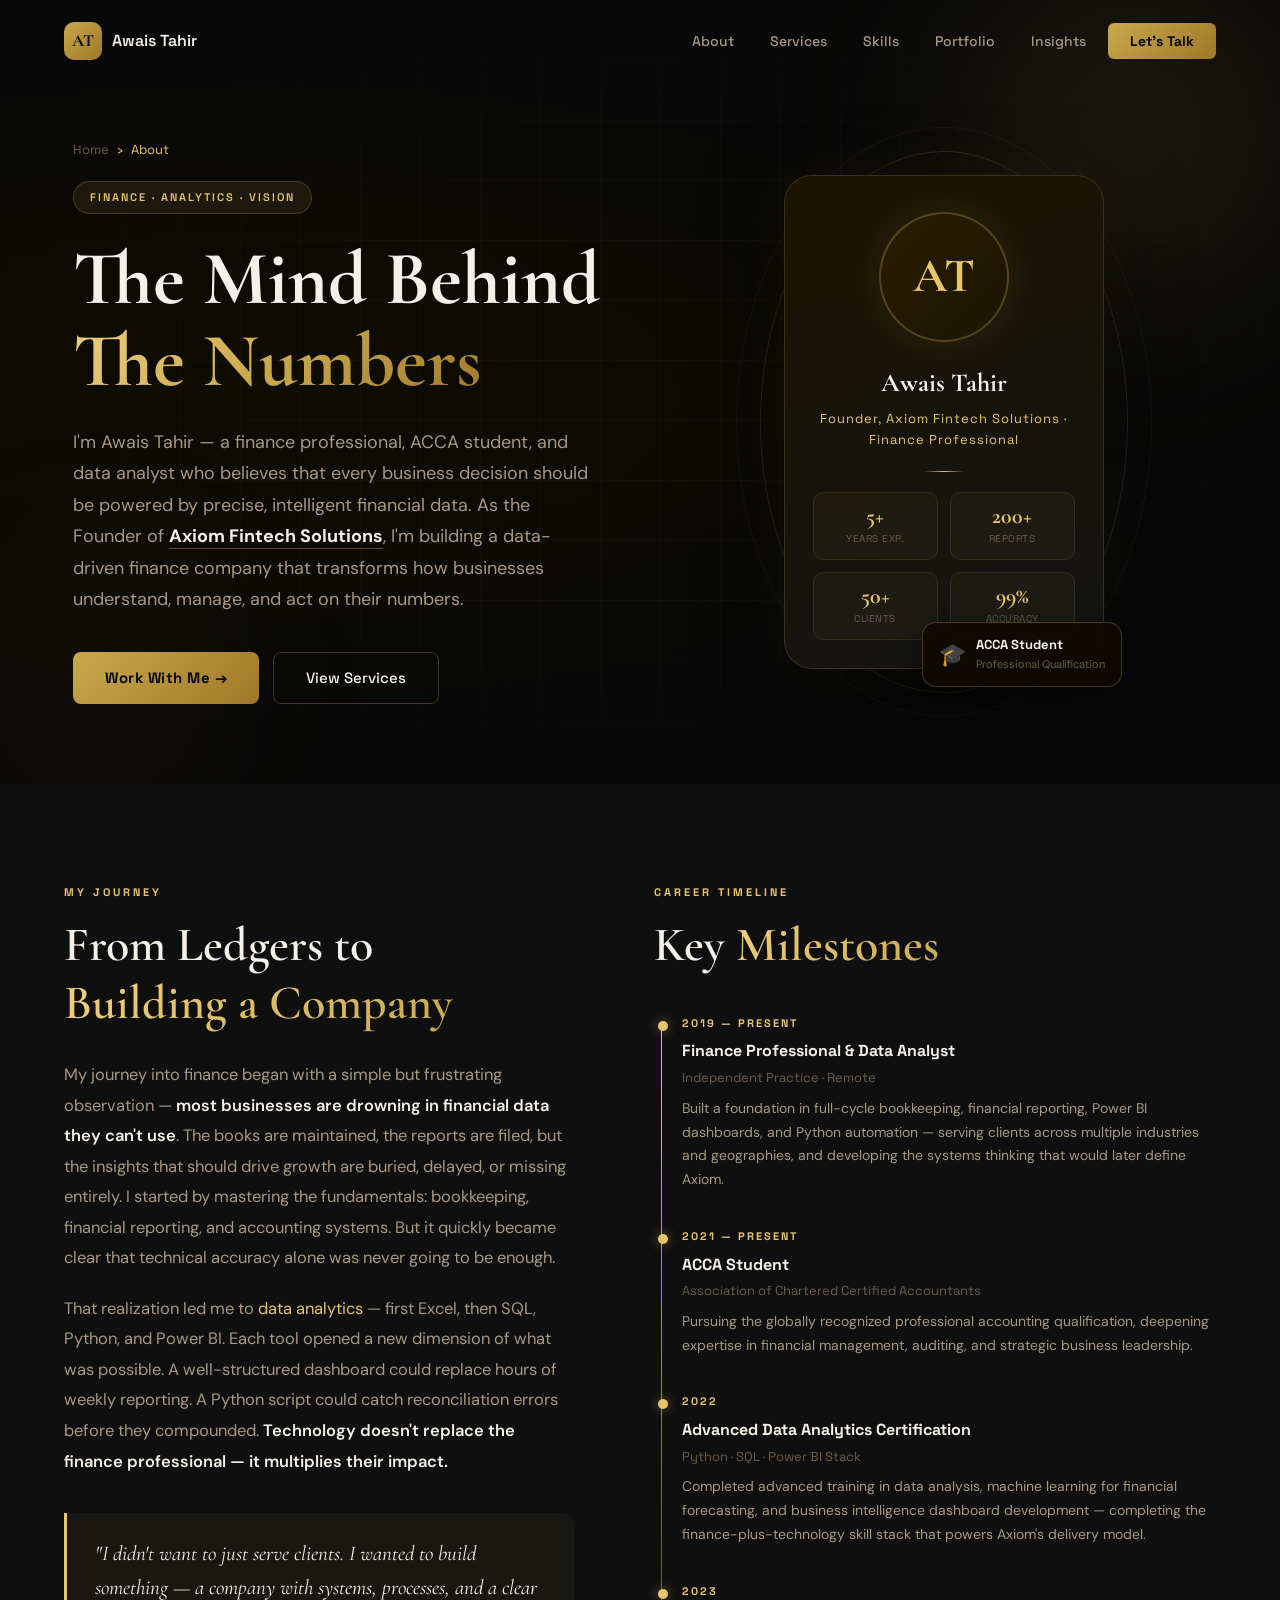
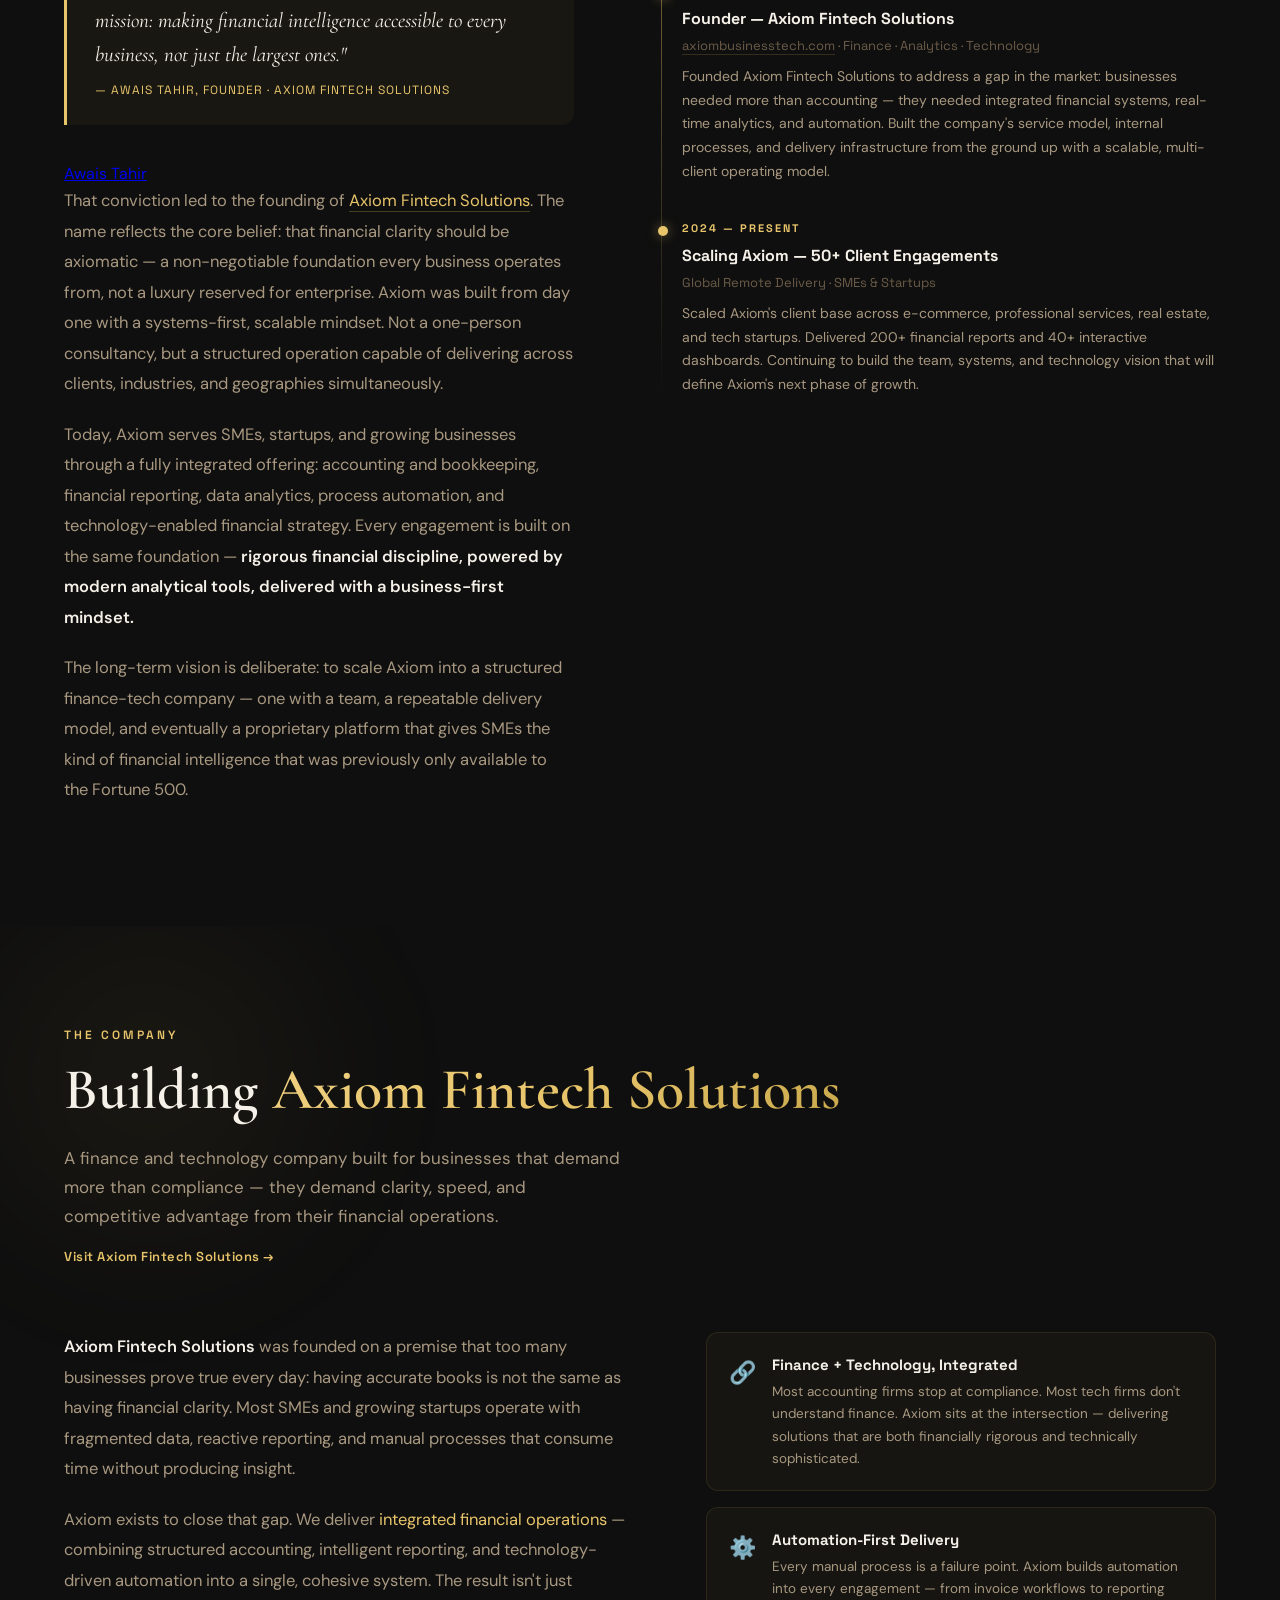
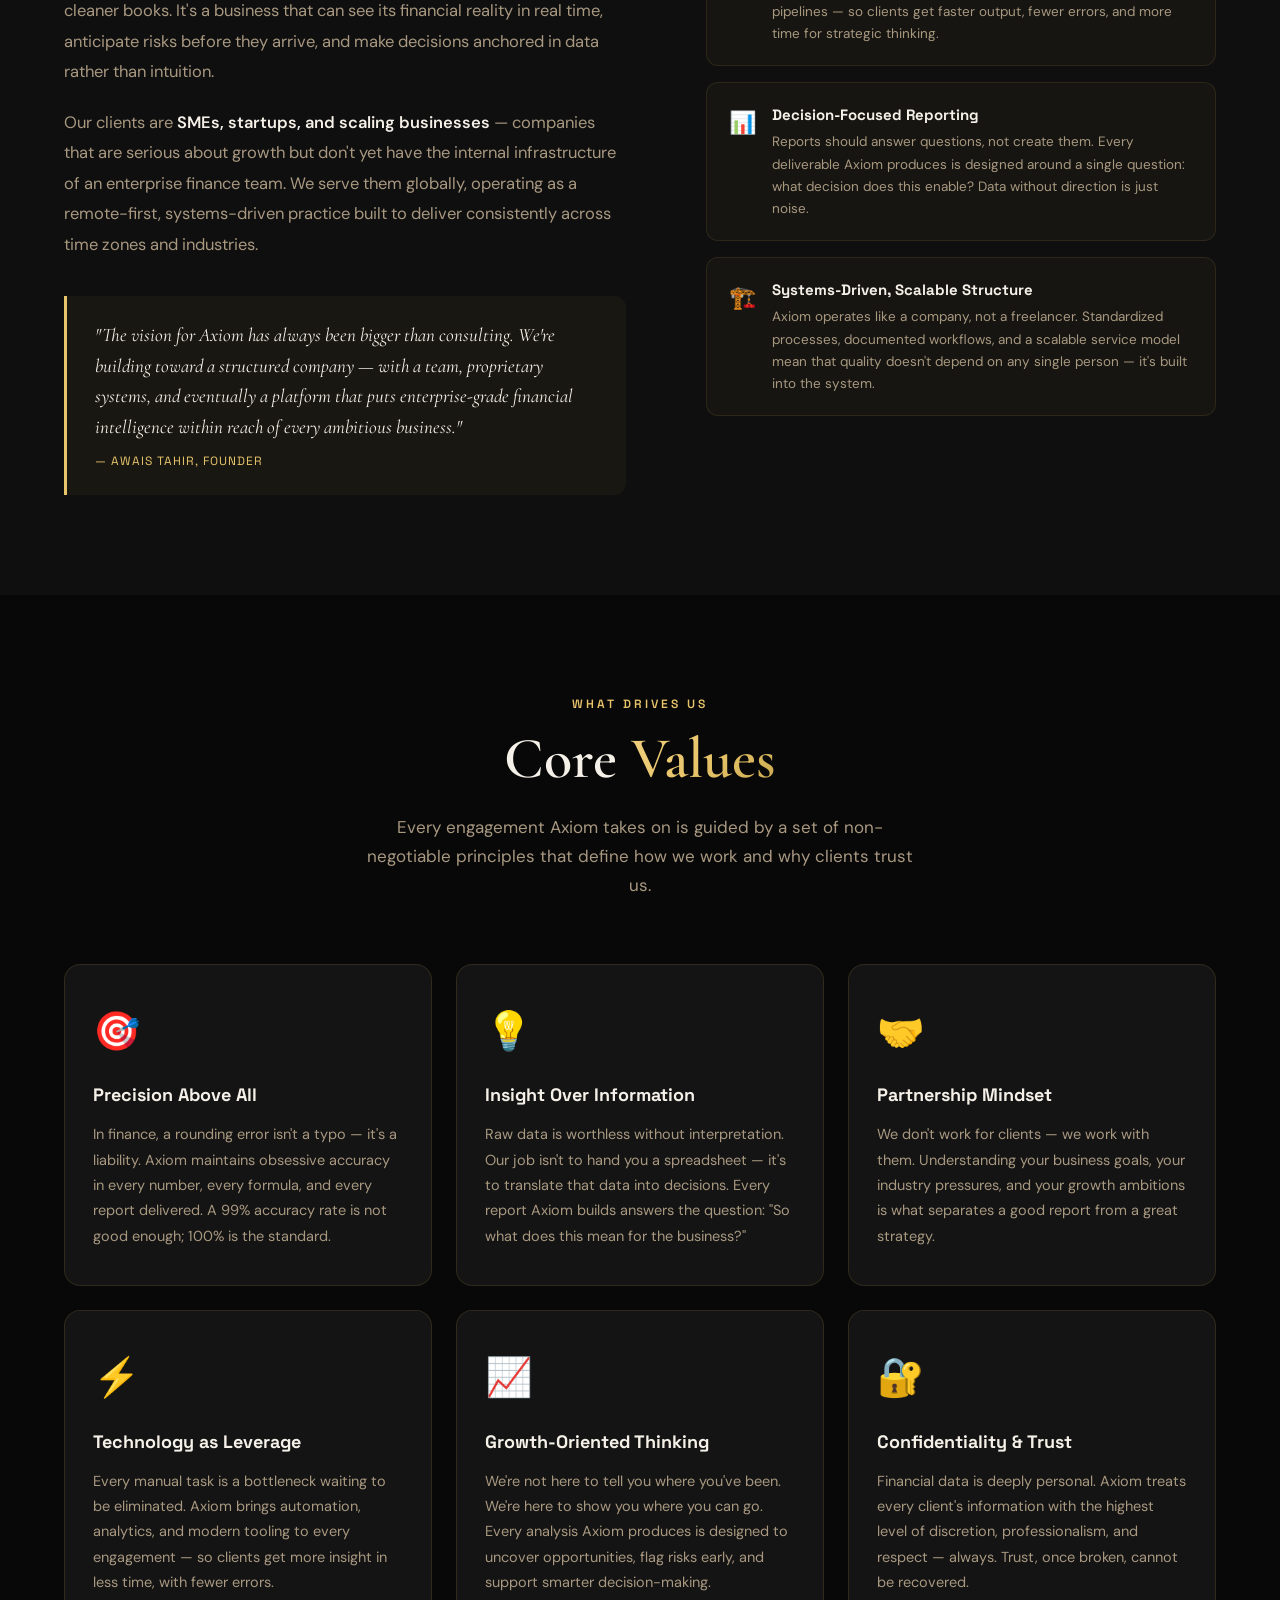
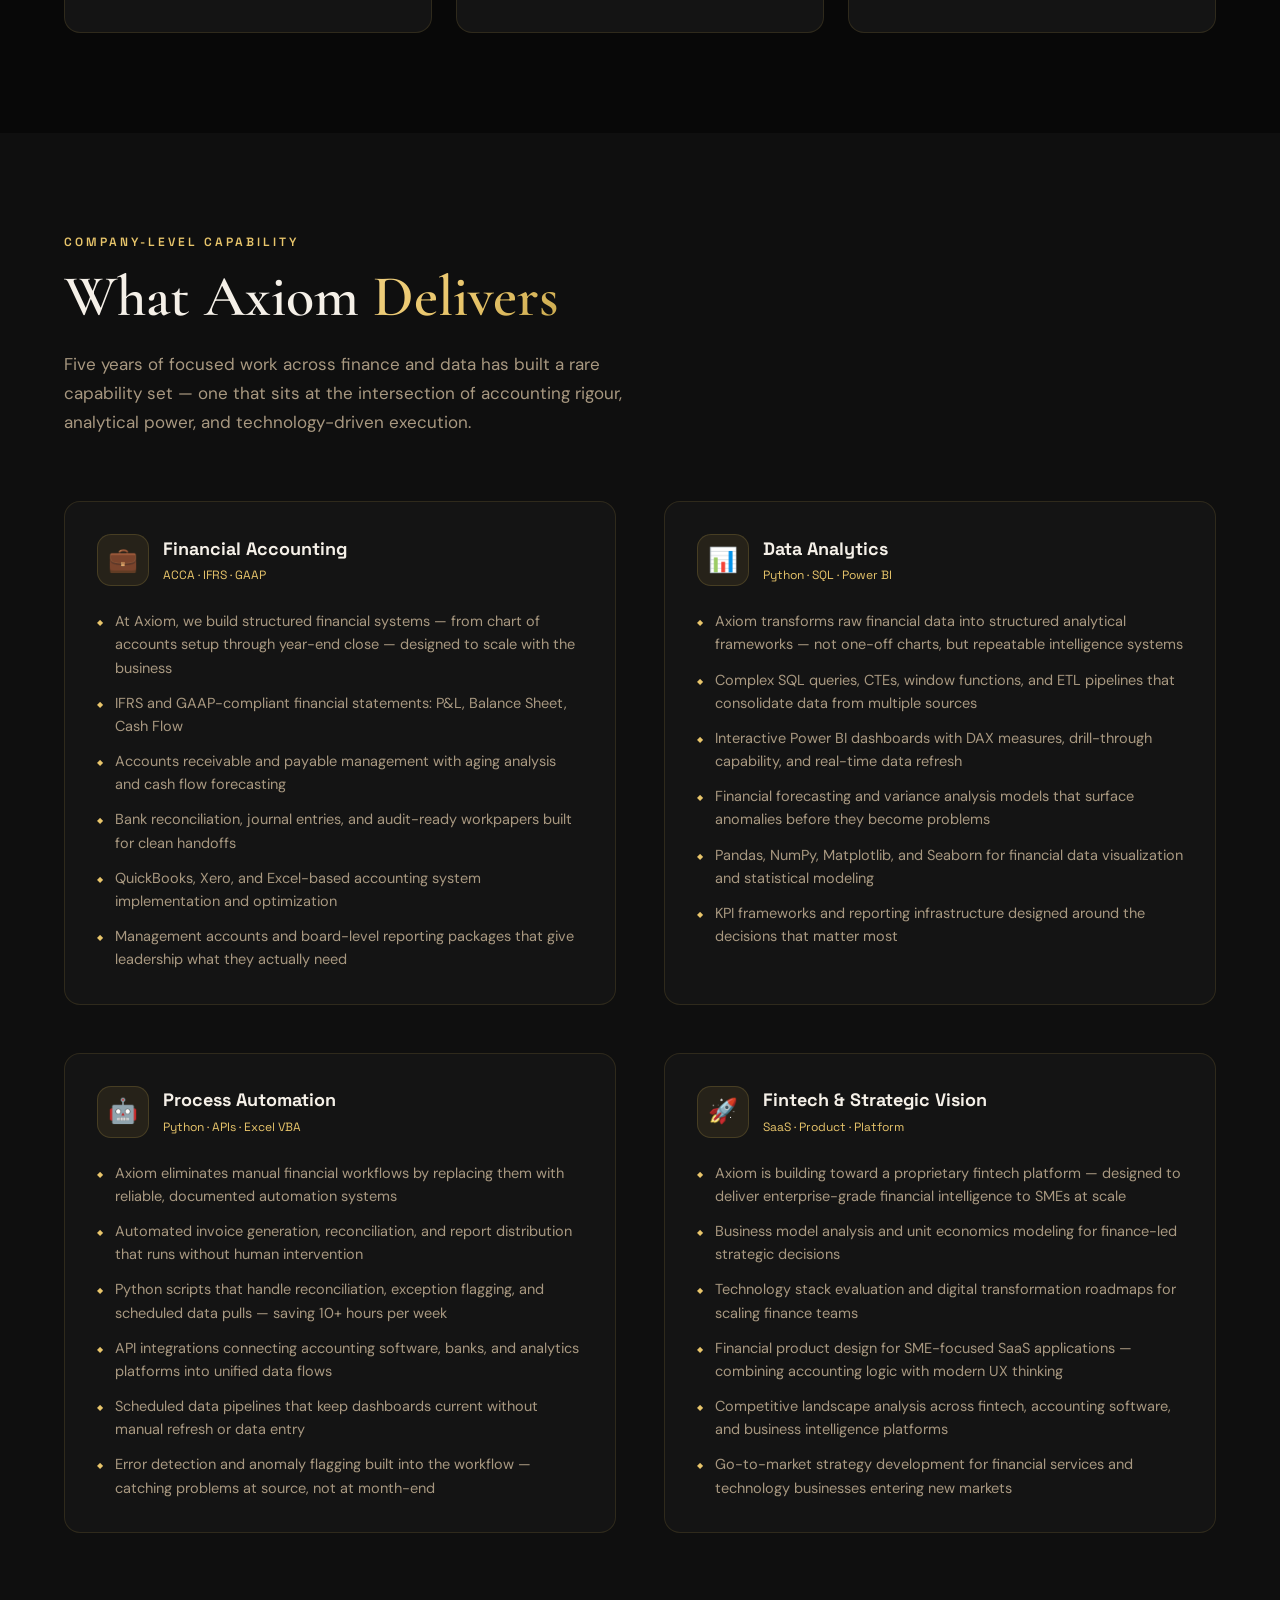
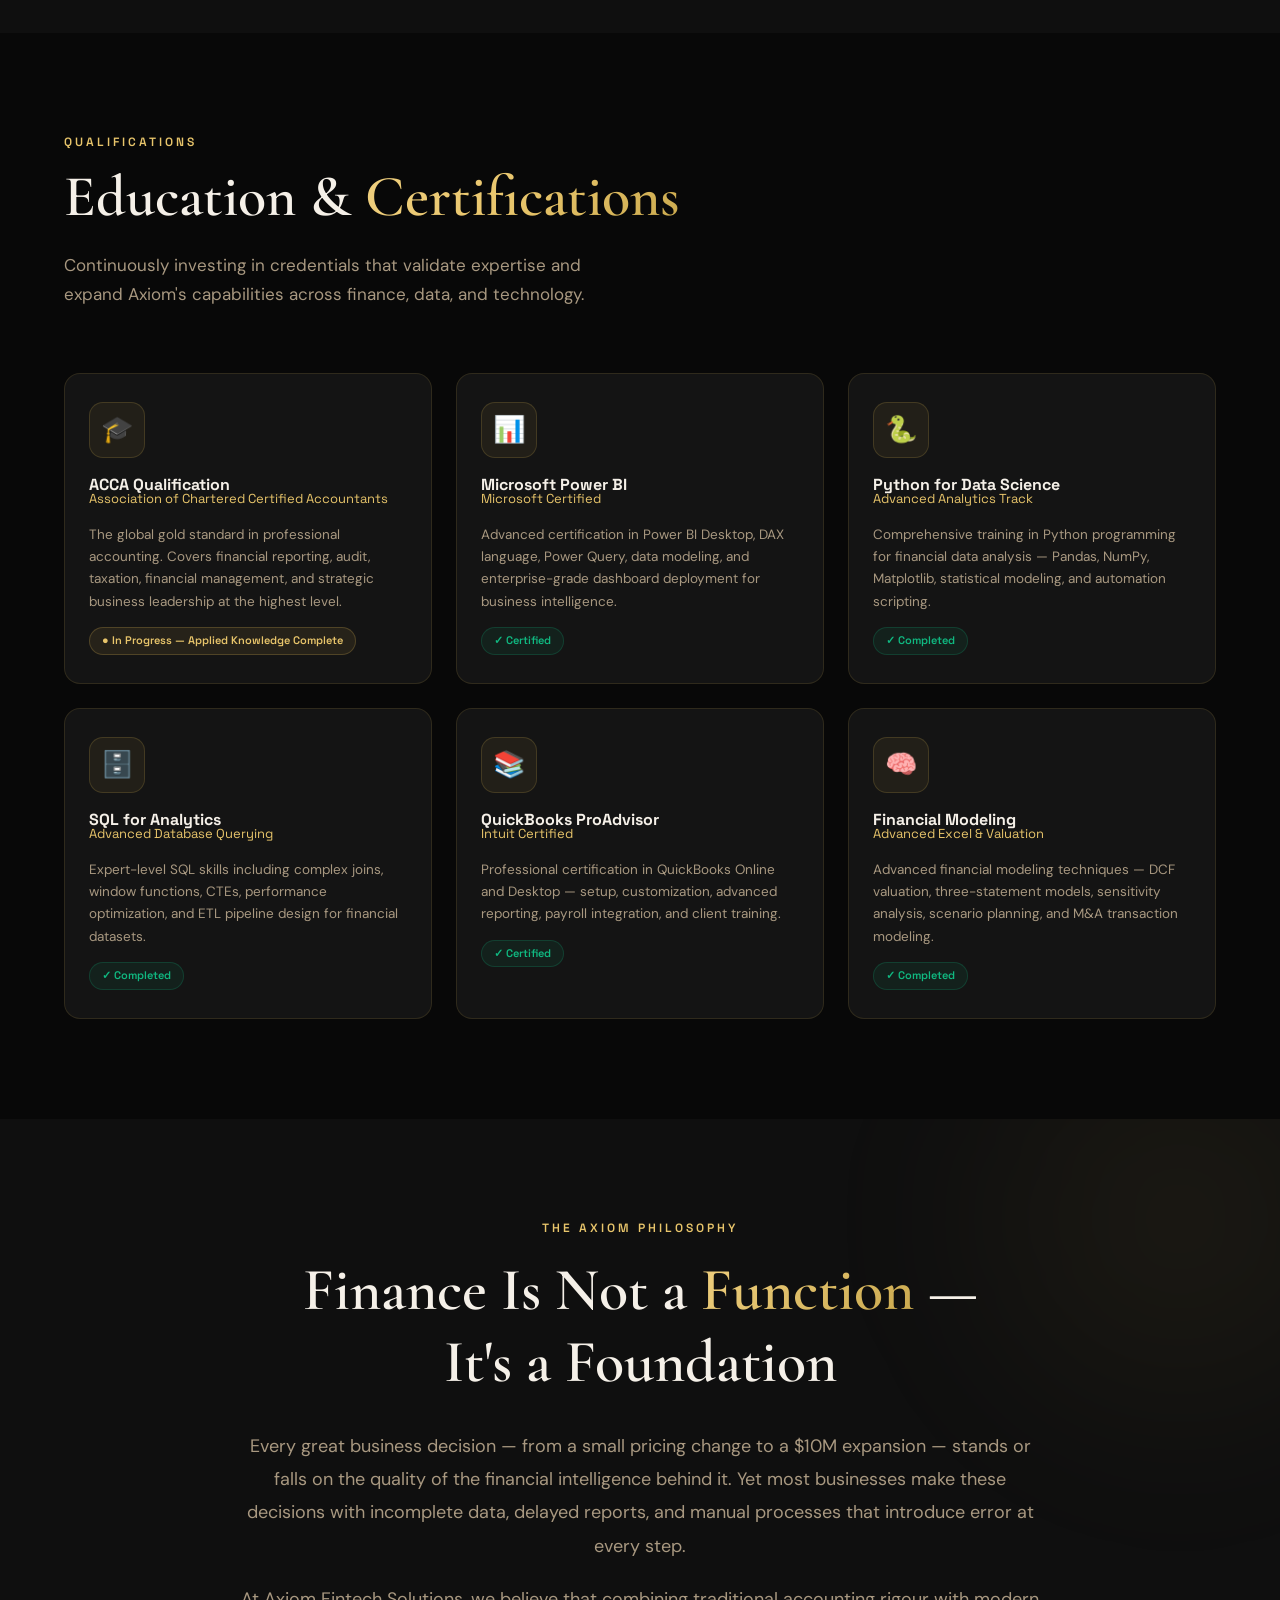
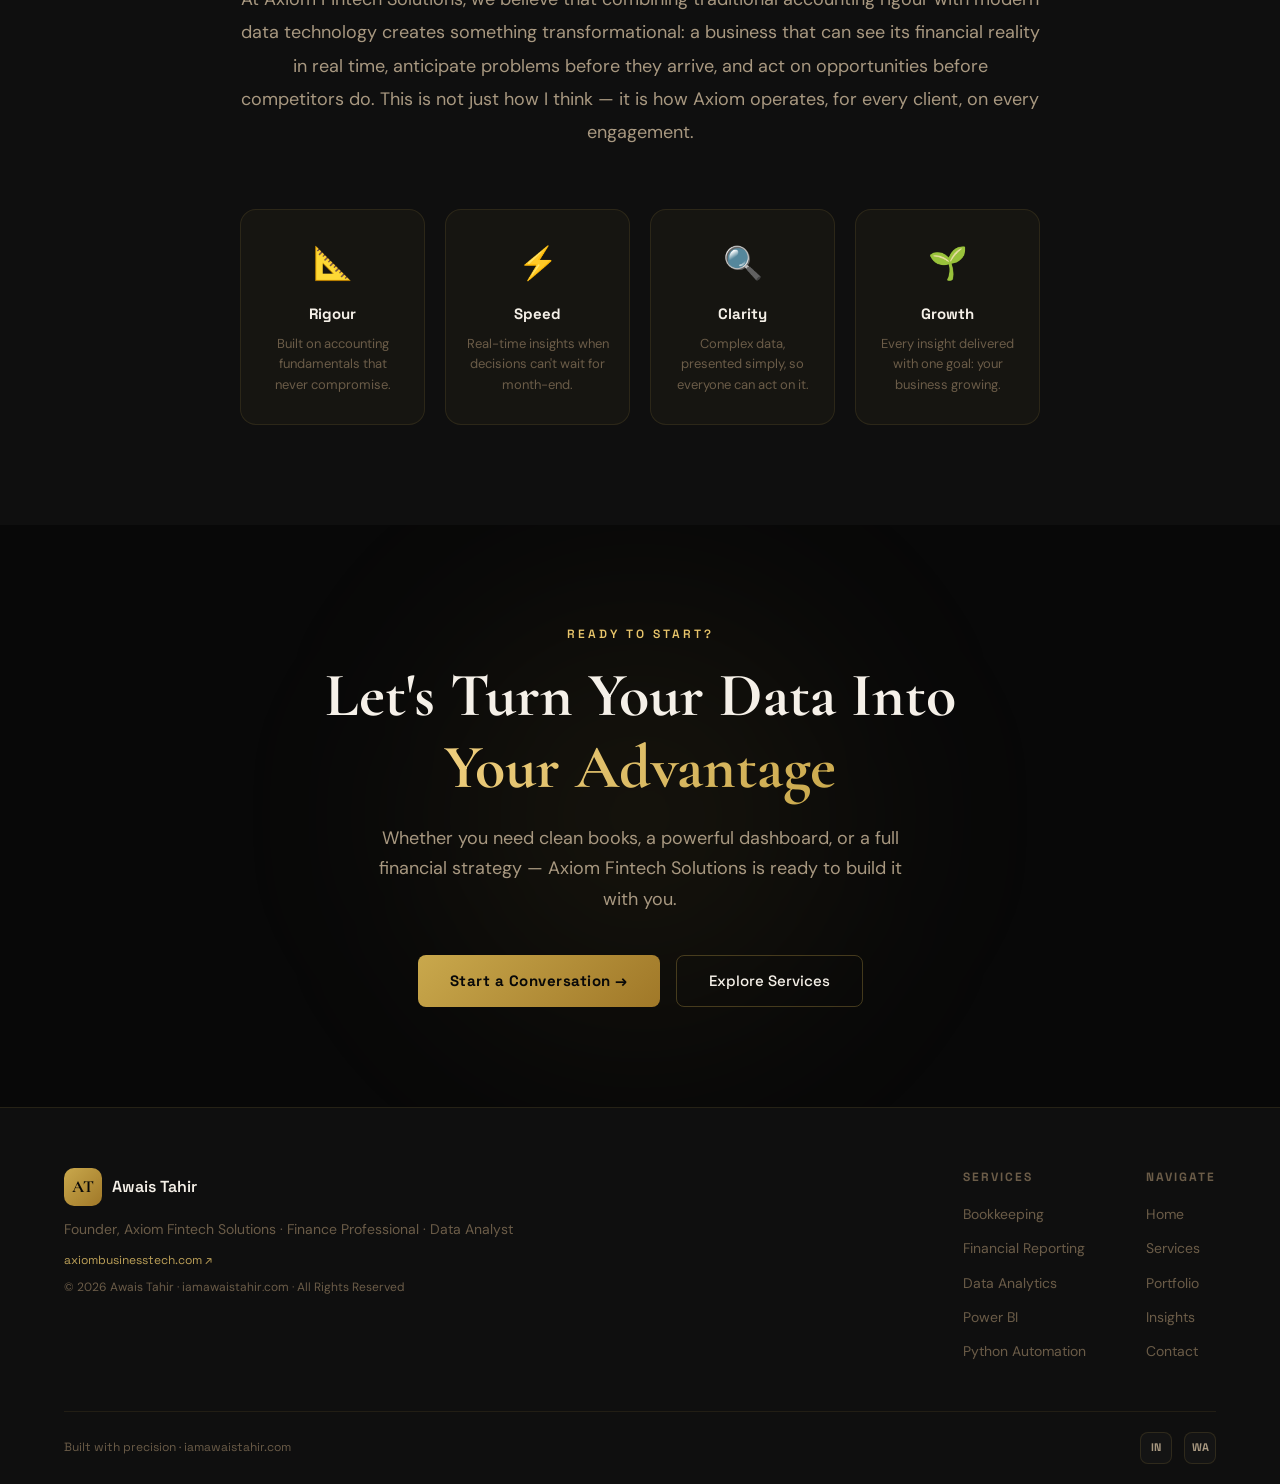
==== commit f59248be: "Update about.html" ====
--- a/about.html
+++ b/about.html
@@ -12,8 +12,8 @@
 </script>
   <meta charset="UTF-8" />
   <meta name="viewport" content="width=device-width, initial-scale=1.0" />
-  <title>About Awais Tahir | Founder, Axiom Business Tech | Finance & Data Analytics</title>
-  <meta name="description" content="Awais Tahir is the Founder of Axiom Business Tech — a finance and technology company delivering accounting, data analytics, and automation solutions to SMEs and startups worldwide. ACCA student, 5+ years experience." />
+  <title>About Awais Tahir | Founder, Axiom Fintech Solutions | Finance & Data Analytics</title>
+  <meta name="description" content="Awais Tahir is the Founder of Axiom Fintech Solutions — a finance and technology company delivering accounting, data analytics, and automation solutions to SMEs and startups worldwide. ACCA student, 5+ years experience." />
   <meta name="author" content="Awais Tahir" />
   <link rel="canonical" href="https://iamawaistahir.com/about.html" />
   <link rel="preconnect" href="https://fonts.googleapis.com" />
@@ -750,7 +750,7 @@
           <em>The Numbers</em>
         </h1>
         <p class="about-hero-sub reveal-up" style="animation-delay:.3s">
-          I'm Awais Tahir — a finance professional, ACCA student, and data analyst who believes that every business decision should be powered by precise, intelligent financial data. As the Founder of <strong style="color: var(--text-1);"><a href="https://www.axiombusinesstech.com" target="_blank" rel="noopener" style="color: var(--text-1); text-decoration: none; border-bottom: 1px solid rgba(201,168,76,.4);">Axiom Business Tech</a></strong>, I'm building a data-driven finance company that transforms how businesses understand, manage, and act on their numbers.
+          I'm Awais Tahir — a finance professional, ACCA student, and data analyst who believes that every business decision should be powered by precise, intelligent financial data. As the Founder of <strong style="color: var(--text-1);"><a href="https://www.axiombusinesstech.com" target="_blank" rel="noopener" style="color: var(--text-1); text-decoration: none; border-bottom: 1px solid rgba(201,168,76,.4);">Axiom Fintech Solutions</a></strong>, I'm building a data-driven finance company that transforms how businesses understand, manage, and act on their numbers.
         </p>
         <div class="about-hero-actions reveal-up" style="animation-delay:.4s">
           <a href="index.html#contact" class="btn-primary">Work With Me →</a>
@@ -766,7 +766,7 @@
           <div class="about-photo-inner">
             <div class="photo-avatar">AT</div>
             <div class="photo-name">Awais Tahir</div>
-            <div class="photo-role">Founder, Axiom Business Tech · Finance Professional</div>
+            <div class="photo-role">Founder, Axiom Fintech Solutions · Finance Professional</div>
             <div class="photo-divider"></div>
             <div class="photo-stats">
               <div class="photo-stat">
@@ -821,7 +821,7 @@
 
         <div class="story-quote">
           <p>"I didn't want to just serve clients. I wanted to build something — a company with systems, processes, and a clear mission: making financial intelligence accessible to every business, not just the largest ones."</p>
-          <cite>— Awais Tahir, Founder · Axiom Business Tech</cite>
+          <cite>— Awais Tahir, Founder · Axiom Fintech Solutions</cite>
         </div>
 
         <script src="https://platform.linkedin.com/badges/js/profile.js" async defer type="text/javascript"></script>
@@ -830,7 +830,7 @@
               
 
         <p class="story-body">
-          That conviction led to the founding of <a href="https://www.axiombusinesstech.com" target="_blank" rel="noopener" style="color: var(--blue-light); text-decoration: none; border-bottom: 1px solid rgba(201,168,76,.3);">Axiom Business Tech</a>. The name reflects the core belief: that financial clarity should be axiomatic — a non-negotiable foundation every business operates from, not a luxury reserved for enterprise. Axiom was built from day one with a systems-first, scalable mindset. Not a one-person consultancy, but a structured operation capable of delivering across clients, industries, and geographies simultaneously.
+          That conviction led to the founding of <a href="https://www.axiombusinesstech.com" target="_blank" rel="noopener" style="color: var(--blue-light); text-decoration: none; border-bottom: 1px solid rgba(201,168,76,.3);">Axiom Fintech Solutions</a>. The name reflects the core belief: that financial clarity should be axiomatic — a non-negotiable foundation every business operates from, not a luxury reserved for enterprise. Axiom was built from day one with a systems-first, scalable mindset. Not a one-person consultancy, but a structured operation capable of delivering across clients, industries, and geographies simultaneously.
         </p>
 
         <p class="story-body">
@@ -871,9 +871,9 @@
 
           <div class="timeline-item">
             <div class="tl-year">2023</div>
-            <div class="tl-title">Founder — Axiom Business Tech</div>
+            <div class="tl-title">Founder — Axiom Fintech Solutions</div>
             <div class="tl-org"><a href="https://www.axiombusinesstech.com" target="_blank" rel="noopener" style="color: var(--text-3); text-decoration: none; border-bottom: 1px solid rgba(201,168,76,.2);">axiombusinesstech.com</a> · Finance · Analytics · Technology</div>
-            <div class="tl-desc">Founded Axiom Business Tech to address a gap in the market: businesses needed more than accounting — they needed integrated financial systems, real-time analytics, and automation. Built the company's service model, internal processes, and delivery infrastructure from the ground up with a scalable, multi-client operating model.</div>
+            <div class="tl-desc">Founded Axiom Fintech Solutions to address a gap in the market: businesses needed more than accounting — they needed integrated financial systems, real-time analytics, and automation. Built the company's service model, internal processes, and delivery infrastructure from the ground up with a scalable, multi-client operating model.</div>
           </div>
 
           <div class="timeline-item">
@@ -889,23 +889,23 @@
   </div>
 </section>
 
-<!-- ═══════════════════════ BUILDING AXIOM BUSINESS TECH ═══════════════════════ -->
+<!-- ═══════════════════════ BUILDING Axiom Fintech Solutions ═══════════════════════ -->
 <section class="axiom-section">
   <div class="axiom-orb"></div>
   <div class="container">
     <div class="axiom-inner">
       <div class="section-header scroll-reveal">
         <div class="section-label">The Company</div>
-        <h2 class="section-title">Building <span class="gradient-text">Axiom Business Tech</span></h2>
+        <h2 class="section-title">Building <span class="gradient-text">Axiom Fintech Solutions</span></h2>
         <p class="section-desc">A finance and technology company built for businesses that demand more than compliance — they demand clarity, speed, and competitive advantage from their financial operations.</p>
-        <a href="https://www.axiombusinesstech.com" target="_blank" rel="noopener" style="display:inline-flex; align-items:center; gap:6px; margin-top:16px; font-family:var(--font-ui); font-size:13px; font-weight:600; color:var(--blue-light); text-decoration:none; letter-spacing:.5px;">Visit Axiom Business Tech →</a>
+        <a href="https://www.axiombusinesstech.com" target="_blank" rel="noopener" style="display:inline-flex; align-items:center; gap:6px; margin-top:16px; font-family:var(--font-ui); font-size:13px; font-weight:600; color:var(--blue-light); text-decoration:none; letter-spacing:.5px;">Visit Axiom Fintech Solutions →</a>
       </div>
 
       <div class="axiom-grid">
         <!-- Left: what Axiom is -->
         <div class="scroll-reveal">
           <p class="axiom-body">
-            <strong>Axiom Business Tech</strong> was founded on a premise that too many businesses prove true every day: having accurate books is not the same as having financial clarity. Most SMEs and growing startups operate with fragmented data, reactive reporting, and manual processes that consume time without producing insight.
+            <strong>Axiom Fintech Solutions</strong> was founded on a premise that too many businesses prove true every day: having accurate books is not the same as having financial clarity. Most SMEs and growing startups operate with fragmented data, reactive reporting, and manual processes that consume time without producing insight.
           </p>
           <p class="axiom-body">
             Axiom exists to close that gap. We deliver <em>integrated financial operations</em> — combining structured accounting, intelligent reporting, and technology-driven automation into a single, cohesive system. The result isn't just cleaner books. It's a business that can see its financial reality in real time, anticipate risks before they arrive, and make decisions anchored in data rather than intuition.
@@ -1177,7 +1177,7 @@
         Every great business decision — from a small pricing change to a $10M expansion — stands or falls on the quality of the financial intelligence behind it. Yet most businesses make these decisions with incomplete data, delayed reports, and manual processes that introduce error at every step.
       </p>
       <p class="philosophy-body">
-        At Axiom Business Tech, we believe that combining traditional accounting rigour with modern data technology creates something transformational: a business that can see its financial reality in real time, anticipate problems before they arrive, and act on opportunities before competitors do. This is not just how I think — it is how Axiom operates, for every client, on every engagement.
+        At Axiom Fintech Solutions, we believe that combining traditional accounting rigour with modern data technology creates something transformational: a business that can see its financial reality in real time, anticipate problems before they arrive, and act on opportunities before competitors do. This is not just how I think — it is how Axiom operates, for every client, on every engagement.
       </p>
 
       <div class="philosophy-pillars">
@@ -1216,7 +1216,7 @@
         Let's Turn Your Data Into<br/><em>Your Advantage</em>
       </h2>
       <p class="about-cta-sub">
-        Whether you need clean books, a powerful dashboard, or a full financial strategy — Axiom Business Tech is ready to build it with you.
+        Whether you need clean books, a powerful dashboard, or a full financial strategy — Axiom Fintech Solutions is ready to build it with you.
       </p>
       <div class="about-cta-actions">
         <a href="index.html#contact" class="btn-primary">Start a Conversation →</a>
@@ -1235,7 +1235,7 @@
           <span class="logo-at">AT</span>
           <span class="logo-name">Awais Tahir</span>
         </div>
-        <p class="footer-tagline">Founder, Axiom Business Tech · Finance Professional · Data Analyst</p>
+        <p class="footer-tagline">Founder, Axiom Fintech Solutions · Finance Professional · Data Analyst</p>
         <a href="https://www.axiombusinesstech.com" target="_blank" rel="noopener" style="font-family:var(--font-ui); font-size:12px; color:var(--blue-light); text-decoration:none; opacity:.8; display:inline-block; margin-bottom:8px;">axiombusinesstech.com ↗</a>
         <p class="footer-copy">© 2026 Awais Tahir · iamawaistahir.com · All Rights Reserved</p>
       </div>
